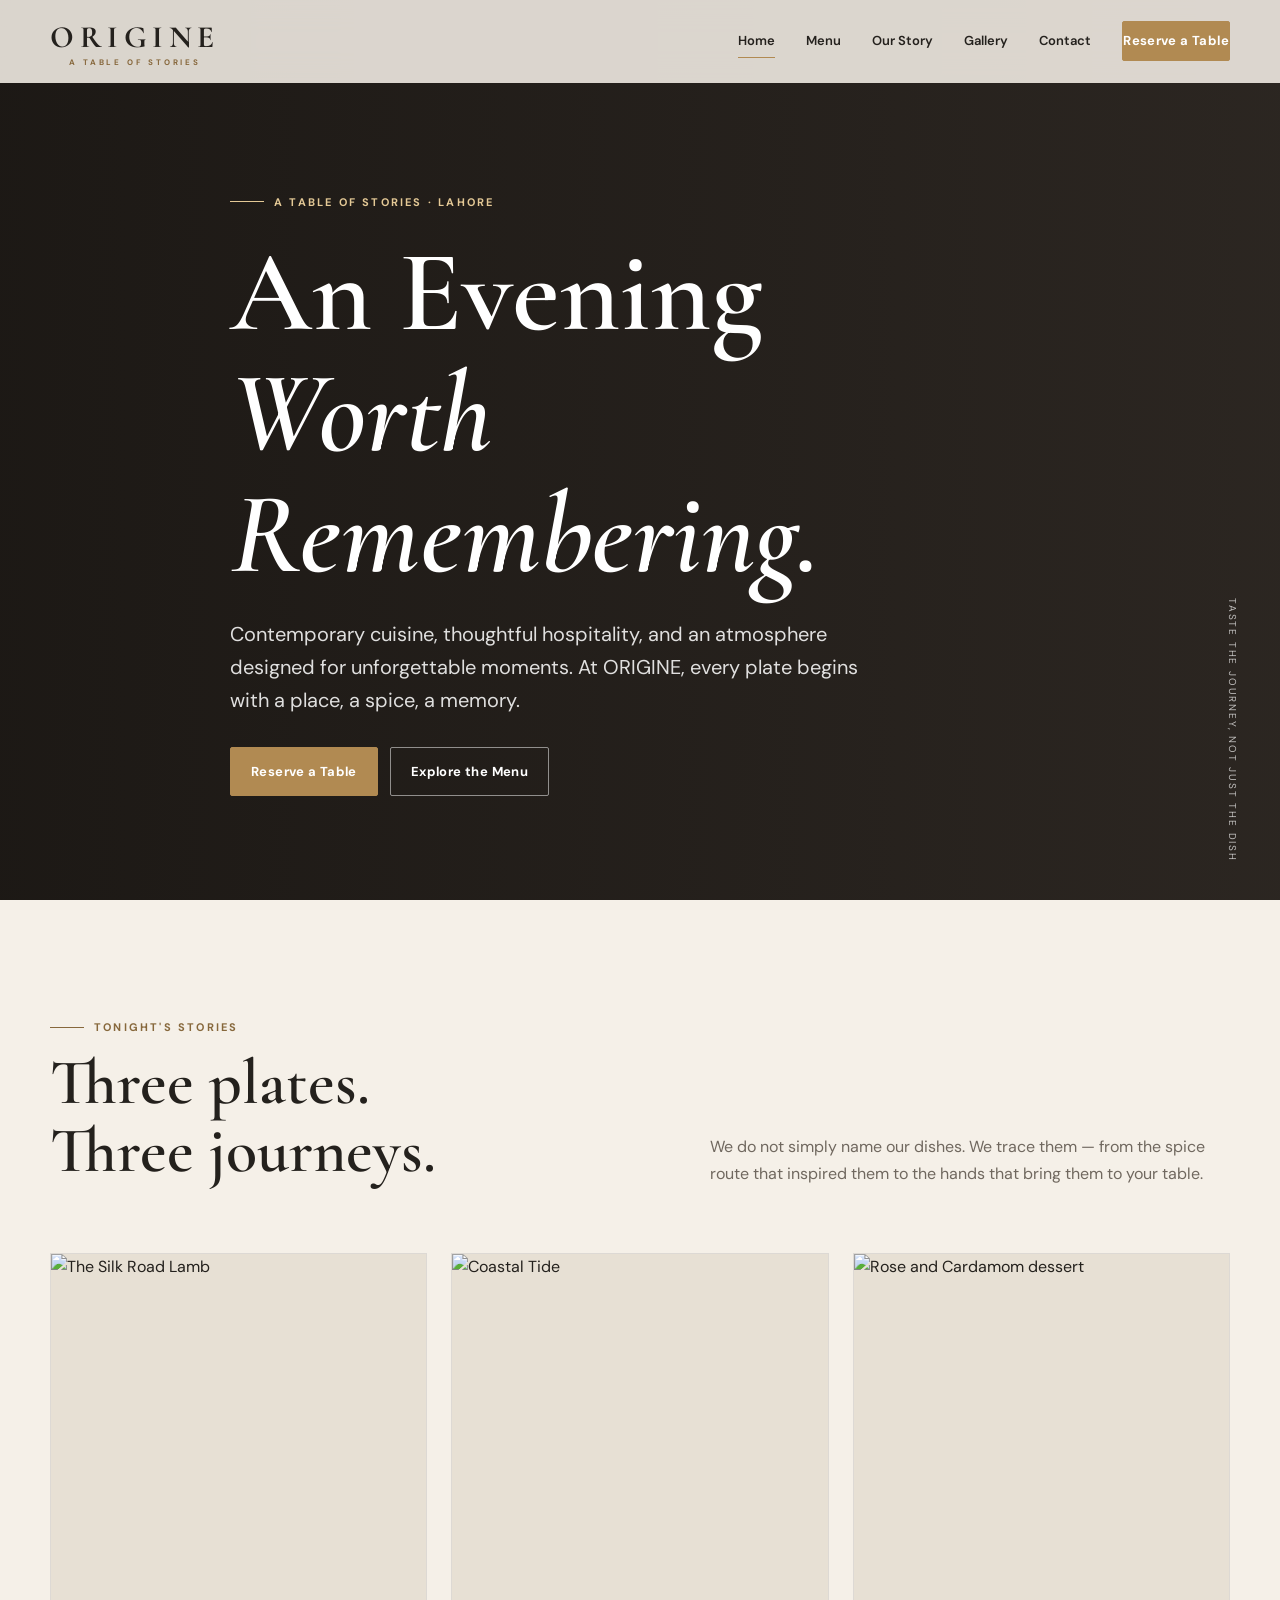
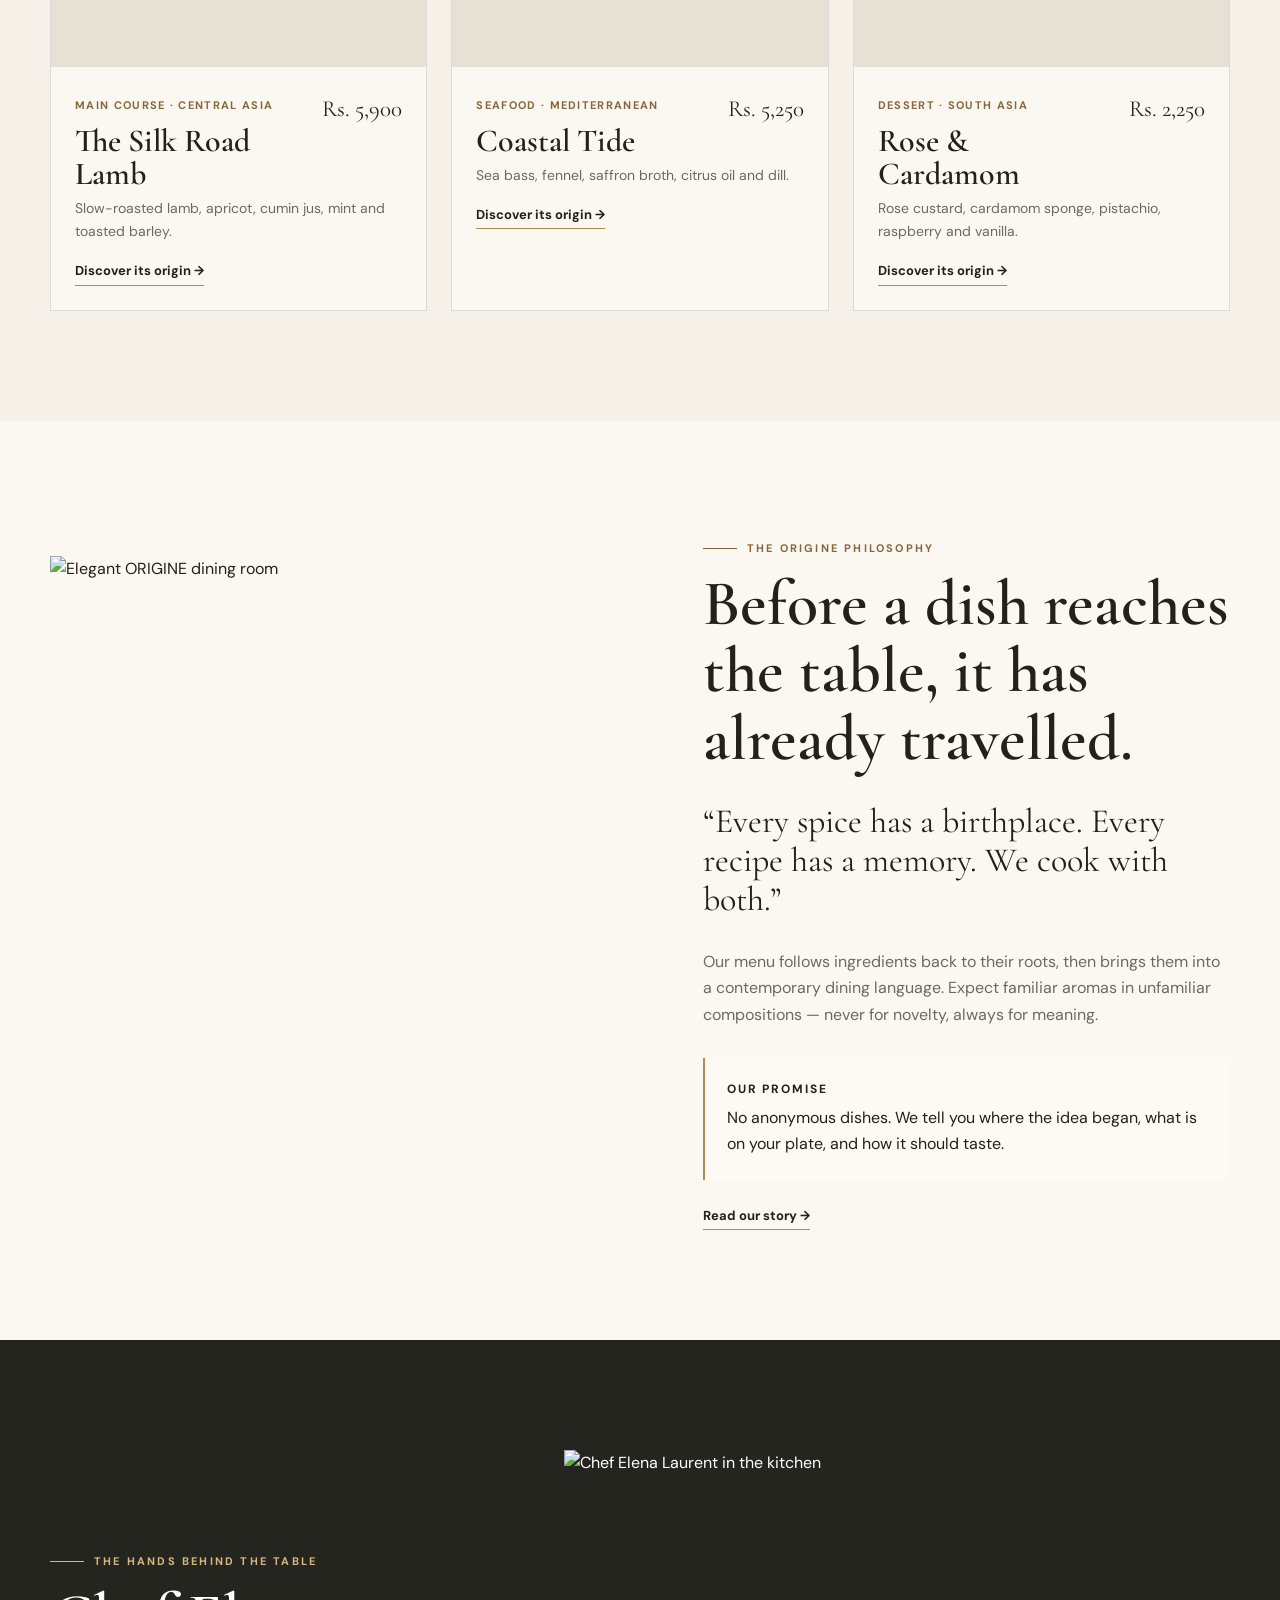
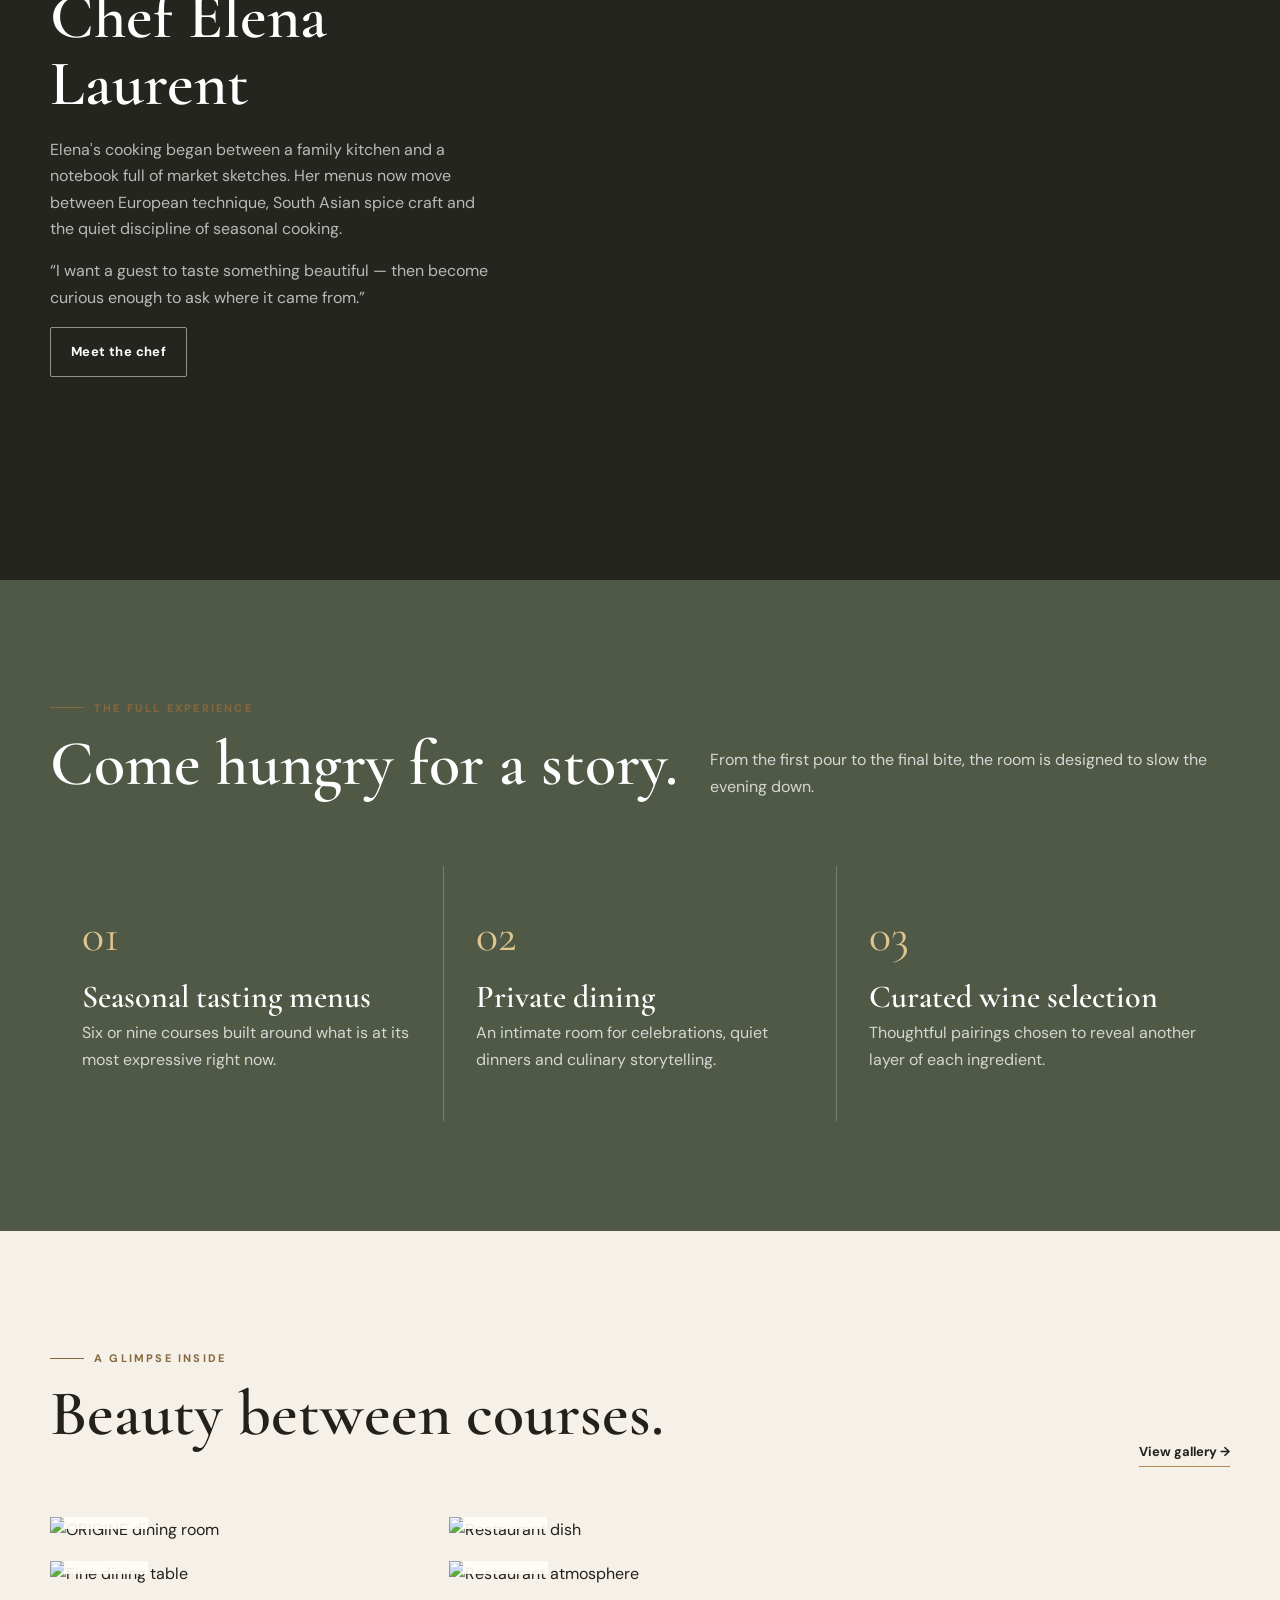
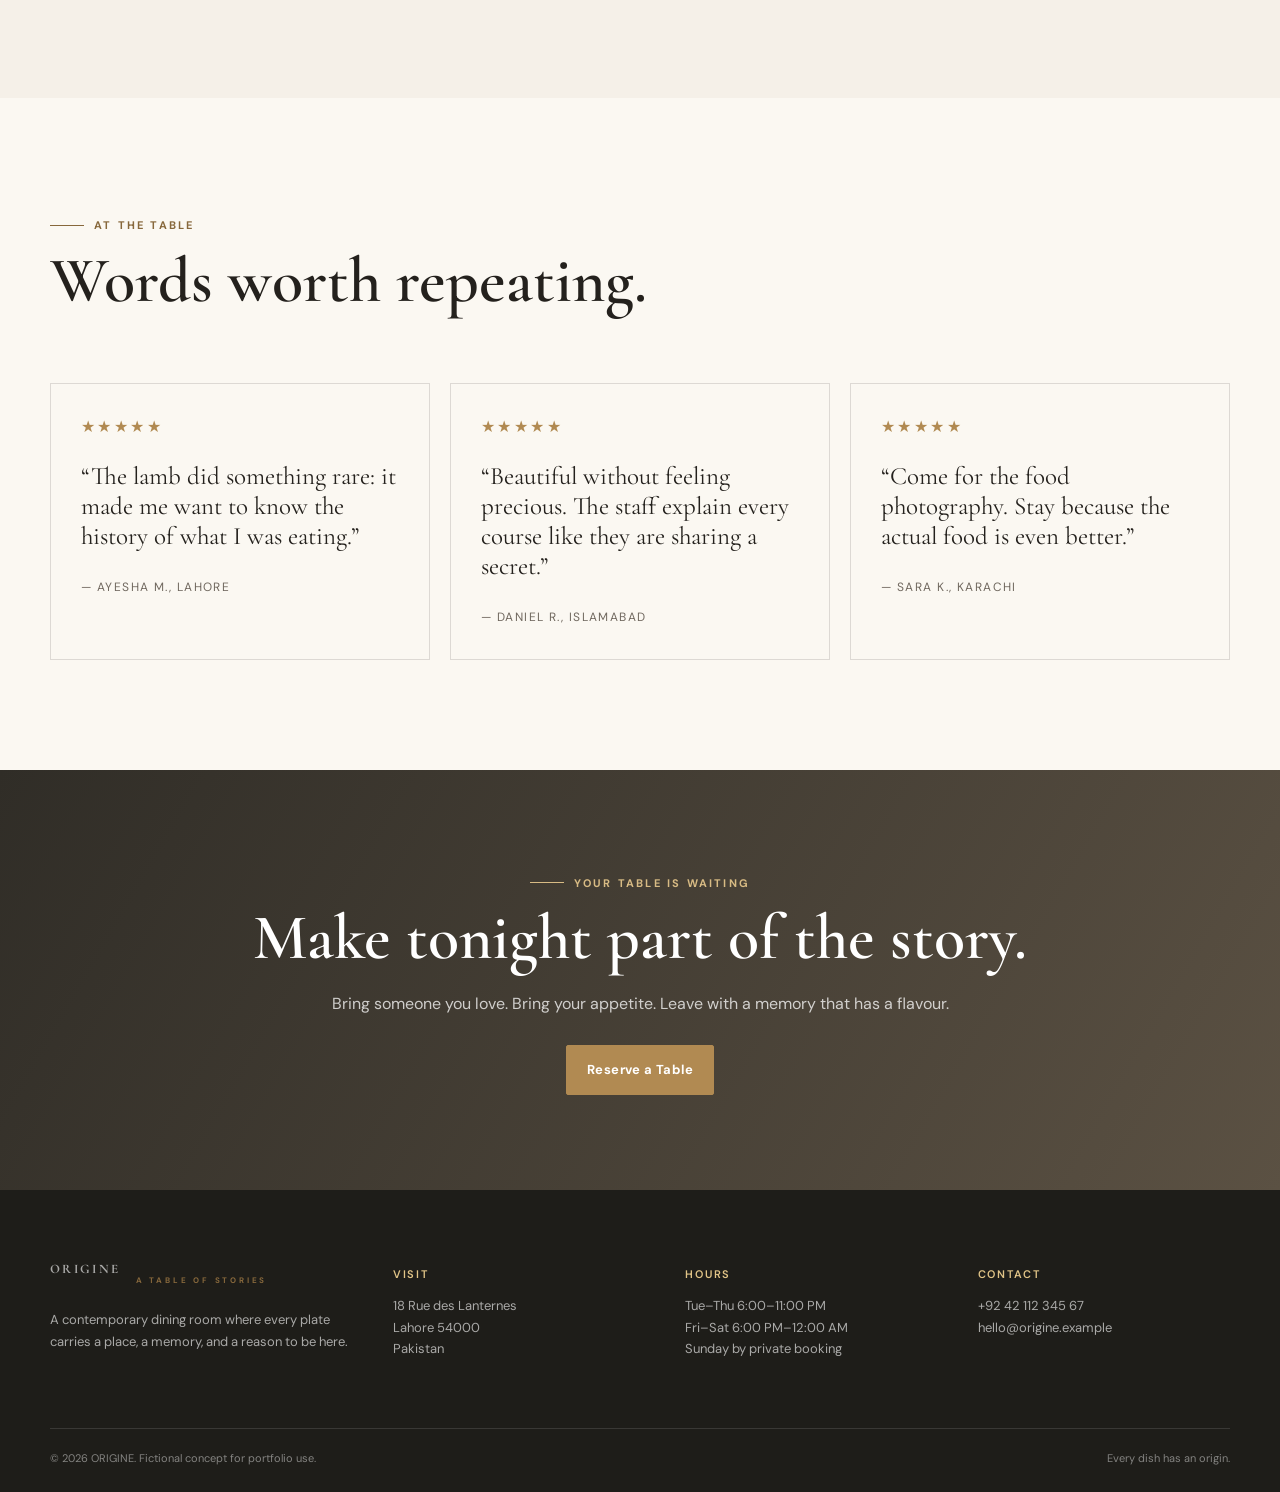
==== index.html @ f0e2630b "Initial commit" ====
<!doctype html>
<html lang="en">
<head>
<meta charset="utf-8">
<meta name="viewport" content="width=device-width,initial-scale=1">
<meta name="description" content="ORIGINE — a contemporary fine-dining restaurant where every dish tells a story.">
<title>An Evening Worth Remembering | ORIGINE</title>
<link rel="stylesheet" href="style.css">
</head>
<body>

<header class="site-header">
  <div class="container nav">
    <a class="logo" href="index.html" aria-label="ORIGINE home">ORIGINE<span>A TABLE OF STORIES</span></a>
    <nav class="nav-links" aria-label="Primary navigation">
      <a class="active" href="index.html">Home</a><a class="" href="menu.html">Menu</a><a class="" href="story.html">Our Story</a><a class="" href="gallery.html">Gallery</a><a class="" href="contact.html">Contact</a>
      <a class="btn gold" href="reservation.html">Reserve a Table</a>
    </nav>
    <button class="menu-toggle" aria-label="Open menu" aria-expanded="false"><i></i></button>
  </div>
</header>
<div class="mobile-panel" aria-label="Mobile navigation">
  <a class="active" href="index.html">Home</a><a class="" href="menu.html">Menu</a><a class="" href="story.html">Our Story</a><a class="" href="gallery.html">Gallery</a><a class="" href="contact.html">Contact</a>
  <a class="btn gold" href="reservation.html">Reserve a Table</a>
</div>

<main>
<section class="hero">
  <div class="hero-bg"></div>
  <div class="container hero-content reveal">
    <span class="eyebrow">A table of stories · Lahore</span>
    <h1>An Evening<br><em>Worth Remembering.</em></h1>
    <p>Contemporary cuisine, thoughtful hospitality, and an atmosphere designed for unforgettable moments. At ORIGINE, every plate begins with a place, a spice, a memory.</p>
    <div class="hero-actions">
      <a class="btn gold" href="reservation.html">Reserve a Table</a>
      <a class="btn ghost" href="menu.html">Explore the Menu</a>
    </div>
  </div>
  <div class="hero-note">Taste the journey, not just the dish</div>
</section>

<section class="section">
  <div class="container">
    <div class="section-head reveal">
      <div><span class="eyebrow">Tonight's stories</span><h2>Three plates.<br>Three journeys.</h2></div>
      <p>We do not simply name our dishes. We trace them — from the spice route that inspired them to the hands that bring them to your table.</p>
    </div>
    <div class="dish-grid">
      <article class="dish-card reveal"><div class="dish-img"><img src="https://images.unsplash.com/photo-1544025162-d76694265947?auto=format&fit=crop&w=1000&q=85" alt="The Silk Road Lamb"></div><div class="dish-body"><div class="dish-top"><div><span class="meta">Main course · Central Asia</span><h3>The Silk Road Lamb</h3></div><span class="price">Rs. 5,900</span></div><p>Slow-roasted lamb, apricot, cumin jus, mint and toasted barley.</p><a class="text-link" href="menu.html">Discover its origin →</a></div></article>
      <article class="dish-card reveal"><div class="dish-img"><img src="https://images.unsplash.com/photo-1519708227418-c8fd9a32b7a2?auto=format&fit=crop&w=1000&q=85" alt="Coastal Tide"></div><div class="dish-body"><div class="dish-top"><div><span class="meta">Seafood · Mediterranean</span><h3>Coastal Tide</h3></div><span class="price">Rs. 5,250</span></div><p>Sea bass, fennel, saffron broth, citrus oil and dill.</p><a class="text-link" href="menu.html">Discover its origin →</a></div></article>
      <article class="dish-card reveal"><div class="dish-img"><img src="https://images.unsplash.com/photo-1551024601-bec78aea704b?auto=format&fit=crop&w=1000&q=85" alt="Rose and Cardamom dessert"></div><div class="dish-body"><div class="dish-top"><div><span class="meta">Dessert · South Asia</span><h3>Rose &amp; Cardamom</h3></div><span class="price">Rs. 2,250</span></div><p>Rose custard, cardamom sponge, pistachio, raspberry and vanilla.</p><a class="text-link" href="menu.html">Discover its origin →</a></div></article>
    </div>
  </div>
</section>

<section class="section" style="background:var(--paper)">
  <div class="container story-split">
    <div class="story-image reveal"><img src="https://images.unsplash.com/photo-1515003197210-e0cd71810b5f?auto=format&fit=crop&w=1300&q=88" alt="Elegant ORIGINE dining room"></div>
    <div class="story-copy reveal"><span class="eyebrow">The ORIGINE philosophy</span><h2>Before a dish reaches the table, it has already travelled.</h2><p class="quote">“Every spice has a birthplace. Every recipe has a memory. We cook with both.”</p><p>Our menu follows ingredients back to their roots, then brings them into a contemporary dining language. Expect familiar aromas in unfamiliar compositions — never for novelty, always for meaning.</p><div class="origin-card"><strong>Our promise</strong><span>No anonymous dishes. We tell you where the idea began, what is on your plate, and how it should taste.</span></div><a class="text-link" style="margin-top:25px" href="story.html">Read our story →</a></div>
  </div>
</section>

<section class="section chef">
  <div class="container story-split">
    <div class="story-copy reveal"><span class="eyebrow">The hands behind the table</span><h2>Chef Elena Laurent</h2><p>Elena's cooking began between a family kitchen and a notebook full of market sketches. Her menus now move between European technique, South Asian spice craft and the quiet discipline of seasonal cooking.</p><p>“I want a guest to taste something beautiful — then become curious enough to ask where it came from.”</p><a class="btn ghost" href="story.html">Meet the chef</a></div>
    <div class="story-image reveal"><img src="https://images.unsplash.com/photo-1559339352-11d035aa65de?auto=format&fit=crop&w=1200&q=85" alt="Chef Elena Laurent in the kitchen"></div>
  </div>
</section>

<section class="section feature-band">
  <div class="container">
    <div class="section-head reveal"><div><span class="eyebrow">The full experience</span><h2>Come hungry for a story.</h2></div><p>From the first pour to the final bite, the room is designed to slow the evening down.</p></div>
    <div class="feature-grid">
      <div class="feature reveal"><span class="feature-number">01</span><h3>Seasonal tasting menus</h3><p>Six or nine courses built around what is at its most expressive right now.</p></div>
      <div class="feature reveal"><span class="feature-number">02</span><h3>Private dining</h3><p>An intimate room for celebrations, quiet dinners and culinary storytelling.</p></div>
      <div class="feature reveal"><span class="feature-number">03</span><h3>Curated wine selection</h3><p>Thoughtful pairings chosen to reveal another layer of each ingredient.</p></div>
    </div>
  </div>
</section>

<section class="section">
  <div class="container">
    <div class="section-head reveal"><div><span class="eyebrow">A glimpse inside</span><h2>Beauty between courses.</h2></div><a class="text-link" href="gallery.html">View gallery →</a></div>
    <div class="masonry">
      <figure class="reveal"><img src="https://images.unsplash.com/photo-1517248135467-4c7edcad34c4?auto=format&fit=crop&w=1000&q=85" alt="ORIGINE dining room"><figcaption>The room</figcaption></figure>
      <figure class="reveal"><img src="https://images.unsplash.com/photo-1414235077428-338989a2e8c0?auto=format&fit=crop&w=1000&q=85" alt="Fine dining table"><figcaption>The table</figcaption></figure>
      <figure class="reveal"><img src="https://images.unsplash.com/photo-1544148103-0773bf10d330?auto=format&fit=crop&w=1000&q=85" alt="Restaurant dish"><figcaption>The plate</figcaption></figure>
      <figure class="reveal"><img src="https://images.unsplash.com/photo-1550966871-3ed3cdb5ed0c?auto=format&fit=crop&w=1000&q=85" alt="Restaurant atmosphere"><figcaption>The mood</figcaption></figure>
    </div>
  </div>
</section>

<section class="section" style="background:var(--paper)">
  <div class="container">
    <div class="section-head reveal"><div><span class="eyebrow">At the table</span><h2>Words worth repeating.</h2></div></div>
    <div class="testimonials">
      <div class="review reveal"><div class="stars">★★★★★</div><blockquote>“The lamb did something rare: it made me want to know the history of what I was eating.”</blockquote><cite>— Ayesha M., Lahore</cite></div>
      <div class="review reveal"><div class="stars">★★★★★</div><blockquote>“Beautiful without feeling precious. The staff explain every course like they are sharing a secret.”</blockquote><cite>— Daniel R., Islamabad</cite></div>
      <div class="review reveal"><div class="stars">★★★★★</div><blockquote>“Come for the food photography. Stay because the actual food is even better.”</blockquote><cite>— Sara K., Karachi</cite></div>
    </div>
  </div>
</section>

<section class="cta">
  <div class="container reveal"><span class="eyebrow">Your table is waiting</span><h2>Make tonight part of the story.</h2><p>Bring someone you love. Bring your appetite. Leave with a memory that has a flavour.</p><a class="btn gold" href="reservation.html">Reserve a Table</a></div>
</section>
</main>

<footer class="footer">
  <div class="container">
    <div class="footer-grid">
      <div>
        <a class="logo" href="index.html">ORIGINE<span>A TABLE OF STORIES</span></a>
        <p style="margin-top:22px;max-width:300px">A contemporary dining room where every plate carries a place, a memory, and a reason to be here.</p>
      </div>
      <div><h4>Visit</h4><p>18 Rue des Lanternes<br>Lahore 54000<br>Pakistan</p></div>
      <div><h4>Hours</h4><p>Tue–Thu 6:00–11:00 PM<br>Fri–Sat 6:00 PM–12:00 AM<br>Sunday by private booking</p></div>
      <div><h4>Contact</h4><p><a href="tel:+924211234567">+92 42 112 345 67</a><br><a href="mailto:hello@origine.example">hello@origine.example</a></p></div>
    </div>
    <div class="footer-bottom"><span>© 2026 ORIGINE. Fictional concept for portfolio use.</span><span>Every dish has an origin.</span></div>
  </div>
</footer>
<button class="backtop" aria-label="Back to top">↑</button>

<script src="script.js"></script>
</body>
</html>
---- style.css ----
@import url('https://fonts.googleapis.com/css2?family=Cormorant+Garamond:wght@400;500;600;700&family=DM+Sans:wght@400;500;600;700&display=swap');

:root{
  --ink:#24211d;
  --muted:#70685f;
  --cream:#f5f0e8;
  --paper:#fbf8f2;
  --line:rgba(36,33,29,.14);
  --gold:#b18a52;
  --gold-dark:#87683c;
  --olive:#4f5946;
  --terracotta:#a9684d;
  --white:#fffdf9;
  --shadow:0 24px 70px rgba(36,33,29,.12);
  --radius:24px;
  --serif:"Cormorant Garamond", Georgia, serif;
  --sans:"DM Sans", Arial, sans-serif;
}
*{box-sizing:border-box}
html{scroll-behavior:smooth}
body{margin:0;background:var(--cream);color:var(--ink);font-family:var(--sans);line-height:1.65}
body.menu-open{overflow:hidden}
img{max-width:100%;display:block}
a{color:inherit;text-decoration:none}
button,input,select,textarea{font:inherit}
button{cursor:pointer}
.container{width:min(1180px,calc(100% - 40px));margin:auto}
.eyebrow{display:inline-flex;align-items:center;gap:10px;text-transform:uppercase;letter-spacing:.2em;font-size:11px;font-weight:700;color:var(--gold-dark)}
.eyebrow:before{content:"";width:34px;height:1px;background:currentColor}
.serif{font-family:var(--serif)}
.display{font-family:var(--serif);font-size:clamp(3.5rem,8vw,7.5rem);font-weight:500;line-height:.88;letter-spacing:-.045em;margin:0}
h1,h2,h3,h4{font-family:var(--serif);font-weight:600;line-height:1.05}
h2{font-size:clamp(2.7rem,5vw,4.8rem);margin:.2em 0 .3em}
h3{font-size:2rem;margin:.2em 0}
p{margin:0 0 1em;color:var(--muted)}
.btn{display:inline-flex;align-items:center;justify-content:center;gap:10px;padding:13px 20px;border:1px solid var(--ink);transition:.3s ease;border-radius:2px;font-size:13px;font-weight:700;letter-spacing:.03em}
.btn:hover,.btn:focus-visible{transform:translateY(-2px);background:var(--ink);color:var(--white)}
.btn.gold{background:var(--gold);border-color:var(--gold);color:#fff}
.btn.gold:hover,.btn.gold:focus-visible{background:var(--gold-dark);border-color:var(--gold-dark)}
.btn.ghost{border-color:rgba(255,255,255,.5);color:#fff}
.btn.ghost:hover,.btn.ghost:focus-visible{background:#fff;color:var(--ink)}
.text-link{display:inline-flex;gap:8px;align-items:center;font-weight:700;font-size:13px;border-bottom:1px solid var(--gold);padding-bottom:3px}
.text-link:hover{gap:13px}
.site-header{position:fixed;top:0;left:0;right:0;z-index:100;background:rgba(245,240,232,.88);backdrop-filter:blur(16px);border-bottom:1px solid transparent;transition:.3s}
.site-header.scrolled{border-color:var(--line);box-shadow:0 10px 30px rgba(0,0,0,.04)}
.nav{height:82px;display:flex;align-items:center;justify-content:space-between}
.logo{font-family:var(--serif);font-size:31px;letter-spacing:.18em;font-weight:700}
.logo span{font-family:var(--sans);font-size:8px;display:block;letter-spacing:.35em;color:var(--gold-dark);margin-top:-7px;text-align:center}
.nav-links{display:flex;align-items:center;gap:31px;font-size:13px;font-weight:600}
.nav-links a{position:relative;padding:8px 0}
.nav-links a:after{content:"";position:absolute;left:0;bottom:2px;width:0;height:1px;background:var(--gold);transition:.25s}
.nav-links a:hover:after,.nav-links a.active:after{width:100%}
.menu-toggle{display:none;background:none;border:0;width:44px;height:44px}
.menu-toggle i,.menu-toggle i:before,.menu-toggle i:after{display:block;width:22px;height:1px;background:var(--ink);position:relative;transition:.25s}
.menu-toggle i:before,.menu-toggle i:after{content:"";position:absolute;left:0}
.menu-toggle i:before{top:-7px}.menu-toggle i:after{top:7px}
.mobile-panel{display:none}
.hero{min-height:100svh;display:grid;align-items:end;position:relative;overflow:hidden;color:#fff;background:#302a25}
.hero-bg{position:absolute;inset:0;background:linear-gradient(90deg,rgba(21,18,15,.72),rgba(21,18,15,.17)),url('https://images.unsplash.com/photo-1515003197210-e0cd71810b5f?auto=format&fit=crop&w=2200&q=88') center/cover}
.hero-content{position:relative;padding:170px 0 90px;max-width:820px}
.hero .eyebrow{color:#e4c996}
.hero h1{font-size:clamp(4.4rem,9vw,9rem);margin:22px 0;color:#fff}
.hero p{font-size:clamp(1rem,1.6vw,1.25rem);max-width:650px;color:rgba(255,255,255,.86)}
.hero-actions{display:flex;gap:12px;flex-wrap:wrap;margin-top:30px}
.hero-note{position:absolute;right:40px;bottom:38px;writing-mode:vertical-rl;letter-spacing:.18em;text-transform:uppercase;font-size:10px;color:rgba(255,255,255,.7)}
.page-hero{padding:170px 0 80px;background:var(--paper);border-bottom:1px solid var(--line)}
.page-hero h1{font-size:clamp(4rem,8vw,7rem);margin:15px 0 0}
.section{padding:110px 0}
.section.compact{padding:80px 0}
.section-head{display:flex;align-items:end;justify-content:space-between;gap:30px;margin-bottom:50px}
.section-head>div:first-child{max-width:700px}
.section-head p{max-width:520px}
.dish-grid{display:grid;grid-template-columns:repeat(3,1fr);gap:24px}
.dish-card{background:var(--paper);border:1px solid var(--line);overflow:hidden;transition:.4s ease}
.dish-card:hover{transform:translateY(-7px);box-shadow:var(--shadow)}
.dish-img{aspect-ratio:4/4.4;overflow:hidden;background:#e7e0d4}
.dish-img img{width:100%;height:100%;object-fit:cover;transition:.7s}
.dish-card:hover .dish-img img{transform:scale(1.045)}
.dish-body{padding:24px}
.dish-top{display:flex;justify-content:space-between;gap:20px}
.price{font-family:var(--serif);font-size:23px;white-space:nowrap}
.dish-body p{font-size:14px}
.meta{font-size:11px;text-transform:uppercase;letter-spacing:.12em;color:var(--gold-dark);font-weight:700}
.story-split{display:grid;grid-template-columns:1.05fr .95fr;gap:70px;align-items:center}
.story-image{min-height:650px;overflow:hidden}
.story-image img{width:100%;height:100%;object-fit:cover}
.story-copy{max-width:560px}
.story-copy .quote{font-family:var(--serif);font-size:34px;line-height:1.15;color:var(--ink);margin:30px 0}
.origin-card{margin-top:30px;padding:22px;border-left:2px solid var(--gold);background:rgba(255,255,255,.3)}
.origin-card strong{display:block;font-size:12px;text-transform:uppercase;letter-spacing:.16em;margin-bottom:5px}
.chef{background:#25251f;color:#fff}
.chef p{color:rgba(255,255,255,.68)}
.chef .eyebrow{color:#d6b87f}
.chef .story-split{grid-template-columns:.8fr 1.2fr}
.chef .story-image{min-height:620px}
.chef h2{color:#fff}
.feature-band{background:var(--olive);color:#fff}
.feature-band p{color:rgba(255,255,255,.76)}
.feature-grid{display:grid;grid-template-columns:repeat(3,1fr);gap:1px;background:rgba(255,255,255,.22);margin-top:45px}
.feature{padding:32px;background:var(--olive)}
.feature-number{font-family:var(--serif);font-size:46px;color:#e0c58e}
.masonry{columns:3 280px;column-gap:18px}
.masonry figure{margin:0 0 18px;break-inside:avoid;overflow:hidden;position:relative}
.masonry img{width:100%;transition:.6s}
.masonry figure:hover img{transform:scale(1.035)}
.masonry figcaption{position:absolute;left:14px;bottom:14px;background:rgba(255,253,249,.92);padding:8px 11px;font-size:10px;text-transform:uppercase;letter-spacing:.12em}
.testimonials{display:grid;grid-template-columns:repeat(3,1fr);gap:20px}
.review{padding:30px;background:var(--paper);border:1px solid var(--line)}
.stars{letter-spacing:.15em;color:var(--gold);margin-bottom:20px}
.review blockquote{font-family:var(--serif);font-size:25px;line-height:1.2;margin:0 0 22px}
.review cite{font-style:normal;font-size:12px;text-transform:uppercase;letter-spacing:.12em;color:var(--muted)}
.cta{padding:95px 0;background:linear-gradient(120deg,#302d27,#5b5143);color:#fff;text-align:center}
.cta p{color:rgba(255,255,255,.75);max-width:620px;margin:0 auto 28px}
.cta .eyebrow{color:#d8bb84}
.footer{background:#1e1d19;color:#fff;padding:65px 0 25px}
.footer-grid{display:grid;grid-template-columns:1.2fr 1fr 1fr 1fr;gap:40px;padding-bottom:55px}
.footer p,.footer a{color:rgba(255,255,255,.62);font-size:13px}
.footer h4{font-family:var(--sans);font-size:11px;text-transform:uppercase;letter-spacing:.16em;color:#e1c487}
.footer-bottom{border-top:1px solid rgba(255,255,255,.12);padding-top:20px;display:flex;justify-content:space-between;font-size:11px;color:rgba(255,255,255,.45)}
.filters{display:flex;gap:8px;flex-wrap:wrap;margin-bottom:45px}
.filter{border:1px solid var(--line);background:transparent;padding:11px 16px;font-size:12px;text-transform:uppercase;letter-spacing:.1em;transition:.25s}
.filter:hover,.filter.active{background:var(--ink);border-color:var(--ink);color:#fff}
.menu-list{display:grid;grid-template-columns:1fr 1fr;gap:18px}
.menu-item{background:var(--paper);border:1px solid var(--line);padding:20px;display:grid;grid-template-columns:125px 1fr;gap:20px}
.menu-item.hidden{display:none}
.menu-item img{width:125px;height:125px;object-fit:cover}
.menu-item h3{font-size:27px}
.menu-item p{font-size:13px}
.menu-details{display:flex;gap:12px;flex-wrap:wrap;margin:10px 0 13px}
.tag{font-size:10px;text-transform:uppercase;letter-spacing:.08em;border:1px solid var(--line);padding:4px 7px;color:var(--muted)}
.detail-panel{margin-top:16px;padding:14px;background:#f0eadf;font-size:12px;display:none}
.menu-item.open .detail-panel{display:block}
.detail-row{display:grid;grid-template-columns:110px 1fr;gap:10px;margin:5px 0}
.detail-row strong{text-transform:uppercase;font-size:9px;letter-spacing:.12em;color:var(--gold-dark)}
.form-wrap{display:grid;grid-template-columns:.75fr 1.25fr;gap:70px;align-items:start}
.form-card{background:var(--paper);padding:36px;border:1px solid var(--line);box-shadow:var(--shadow)}
.form-grid{display:grid;grid-template-columns:1fr 1fr;gap:18px}
.field{display:flex;flex-direction:column;gap:7px}
.field.full{grid-column:1/-1}
label{font-size:11px;text-transform:uppercase;letter-spacing:.1em;font-weight:700}
input,select,textarea{width:100%;border:1px solid var(--line);background:#fffdf9;padding:13px 14px;outline:none;color:var(--ink)}
textarea{min-height:120px;resize:vertical}
input:focus,select:focus,textarea:focus{border-color:var(--gold);box-shadow:0 0 0 3px rgba(177,138,82,.12)}
.error{font-size:11px;color:#a33f32;min-height:15px}
.confirmation{display:none;text-align:center;padding:45px 20px}
.confirmation.show{display:block}
.confirmation .check{width:62px;height:62px;border:1px solid var(--gold);border-radius:50%;display:grid;place-items:center;margin:0 auto 20px;color:var(--gold);font-size:25px}
.contact-grid{display:grid;grid-template-columns:.8fr 1.2fr;gap:24px}
.info-card{padding:30px;background:var(--paper);border:1px solid var(--line)}
.info-card h3{font-size:25px}
.info-list{list-style:none;padding:0;margin:0}
.info-list li{padding:12px 0;border-bottom:1px solid var(--line);display:flex;justify-content:space-between;gap:20px;font-size:13px}
.info-list span:first-child{color:var(--muted)}
.map{min-height:420px;background:linear-gradient(135deg,#d7d1c6,#b9b6a9);position:relative;overflow:hidden}
.map:before{content:"";position:absolute;inset:0;background-image:linear-gradient(30deg,transparent 48%,rgba(255,255,255,.45) 49%,transparent 50%),linear-gradient(120deg,transparent 48%,rgba(255,255,255,.35) 49%,transparent 50%);background-size:70px 70px}
.map-pin{position:absolute;left:50%;top:50%;transform:translate(-50%,-50%);width:54px;height:54px;background:var(--ink);color:#fff;border-radius:50% 50% 50% 0;rotate:-45deg;display:grid;place-items:center;box-shadow:0 15px 35px rgba(0,0,0,.2)}
.map-pin span{rotate:45deg;font-size:20px}
.timeline{position:relative;border-left:1px solid var(--gold);margin:50px 0 0 15px;padding-left:45px}
.timeline-item{position:relative;margin-bottom:55px}
.timeline-item:before{content:"";position:absolute;left:-51px;top:7px;width:11px;height:11px;background:var(--gold);border-radius:50%;box-shadow:0 0 0 7px var(--cream)}
.timeline-year{font-family:var(--serif);font-size:27px;color:var(--gold-dark)}
.gallery-grid{display:grid;grid-template-columns:repeat(12,1fr);gap:14px}
.gallery-grid figure{margin:0;overflow:hidden;position:relative}
.gallery-grid figure:nth-child(1){grid-column:span 7;grid-row:span 2}
.gallery-grid figure:nth-child(2){grid-column:span 5}
.gallery-grid figure:nth-child(3){grid-column:span 5}
.gallery-grid figure:nth-child(4){grid-column:span 4}
.gallery-grid figure:nth-child(5){grid-column:span 4}
.gallery-grid figure:nth-child(6){grid-column:span 4}
.gallery-grid img{width:100%;height:100%;object-fit:cover;transition:.6s}
.gallery-grid figure:hover img{transform:scale(1.04)}
.gallery-caption{position:absolute;left:16px;bottom:16px;background:rgba(255,253,249,.9);padding:8px 12px;font-size:10px;text-transform:uppercase;letter-spacing:.12em}
.reveal{opacity:0;transform:translateY(22px);transition:opacity .75s ease,transform .75s ease}
.reveal.visible{opacity:1;transform:none}
.backtop{position:fixed;right:22px;bottom:22px;width:44px;height:44px;border:1px solid var(--line);background:rgba(251,248,242,.9);display:grid;place-items:center;z-index:50;opacity:0;pointer-events:none;transition:.3s}
.backtop.show{opacity:1;pointer-events:auto}
.small-note{font-size:12px;color:var(--muted)}
@media(max-width:900px){
  .nav-links{display:none}.menu-toggle{display:block}.mobile-panel{position:fixed;inset:82px 0 0;background:var(--paper);padding:30px;display:flex;flex-direction:column;gap:18px;transform:translateX(100%);transition:.35s;z-index:99}
  .mobile-panel.open{transform:none}.mobile-panel a{font-family:var(--serif);font-size:38px;border-bottom:1px solid var(--line);padding-bottom:10px}
  .hero-content{padding-bottom:75px}.hero-note{display:none}.section{padding:80px 0}
  .dish-grid,.testimonials,.feature-grid{grid-template-columns:1fr}
  .story-split,.chef .story-split,.form-wrap,.contact-grid{grid-template-columns:1fr;gap:35px}
  .story-image,.chef .story-image{min-height:480px}.menu-list{grid-template-columns:1fr}
  .footer-grid{grid-template-columns:1fr 1fr}
}
@media(max-width:600px){
  .container{width:min(100% - 28px,1180px)}.nav{height:72px}.mobile-panel{inset:72px 0 0}
  .page-hero{padding:130px 0 55px}.page-hero h1{font-size:4rem}
  .hero h1{font-size:4.2rem}.hero-content{padding-top:130px}
  .form-grid{grid-template-columns:1fr}.field.full{grid-column:auto}
  .menu-item{grid-template-columns:95px 1fr;padding:13px;gap:14px}.menu-item img{width:95px;height:95px}.menu-item h3{font-size:23px}
  .footer-grid{grid-template-columns:1fr}.footer-bottom{flex-direction:column;gap:8px}
  .gallery-grid{display:grid;grid-template-columns:1fr 1fr}.gallery-grid figure:nth-child(n){grid-column:span 1;grid-row:auto;min-height:220px}.gallery-grid figure:first-child{grid-column:span 2;min-height:320px}
}
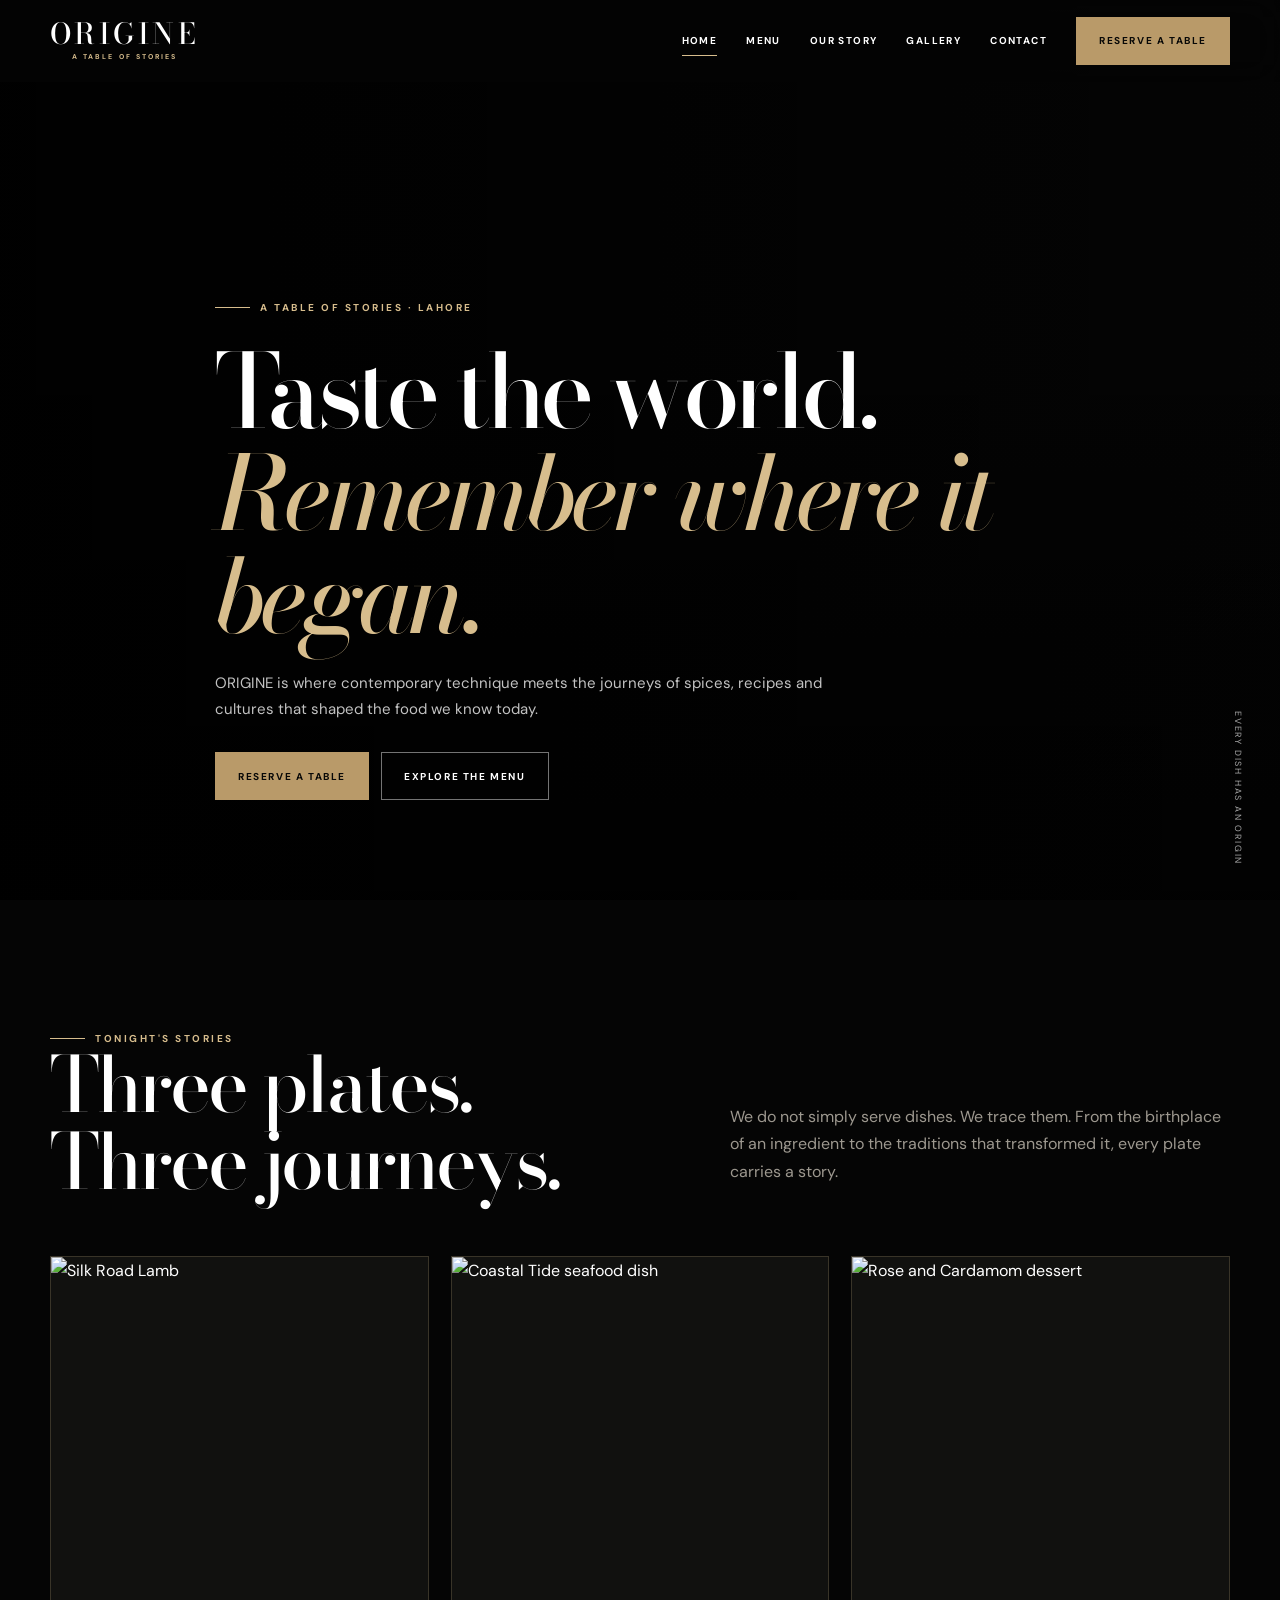
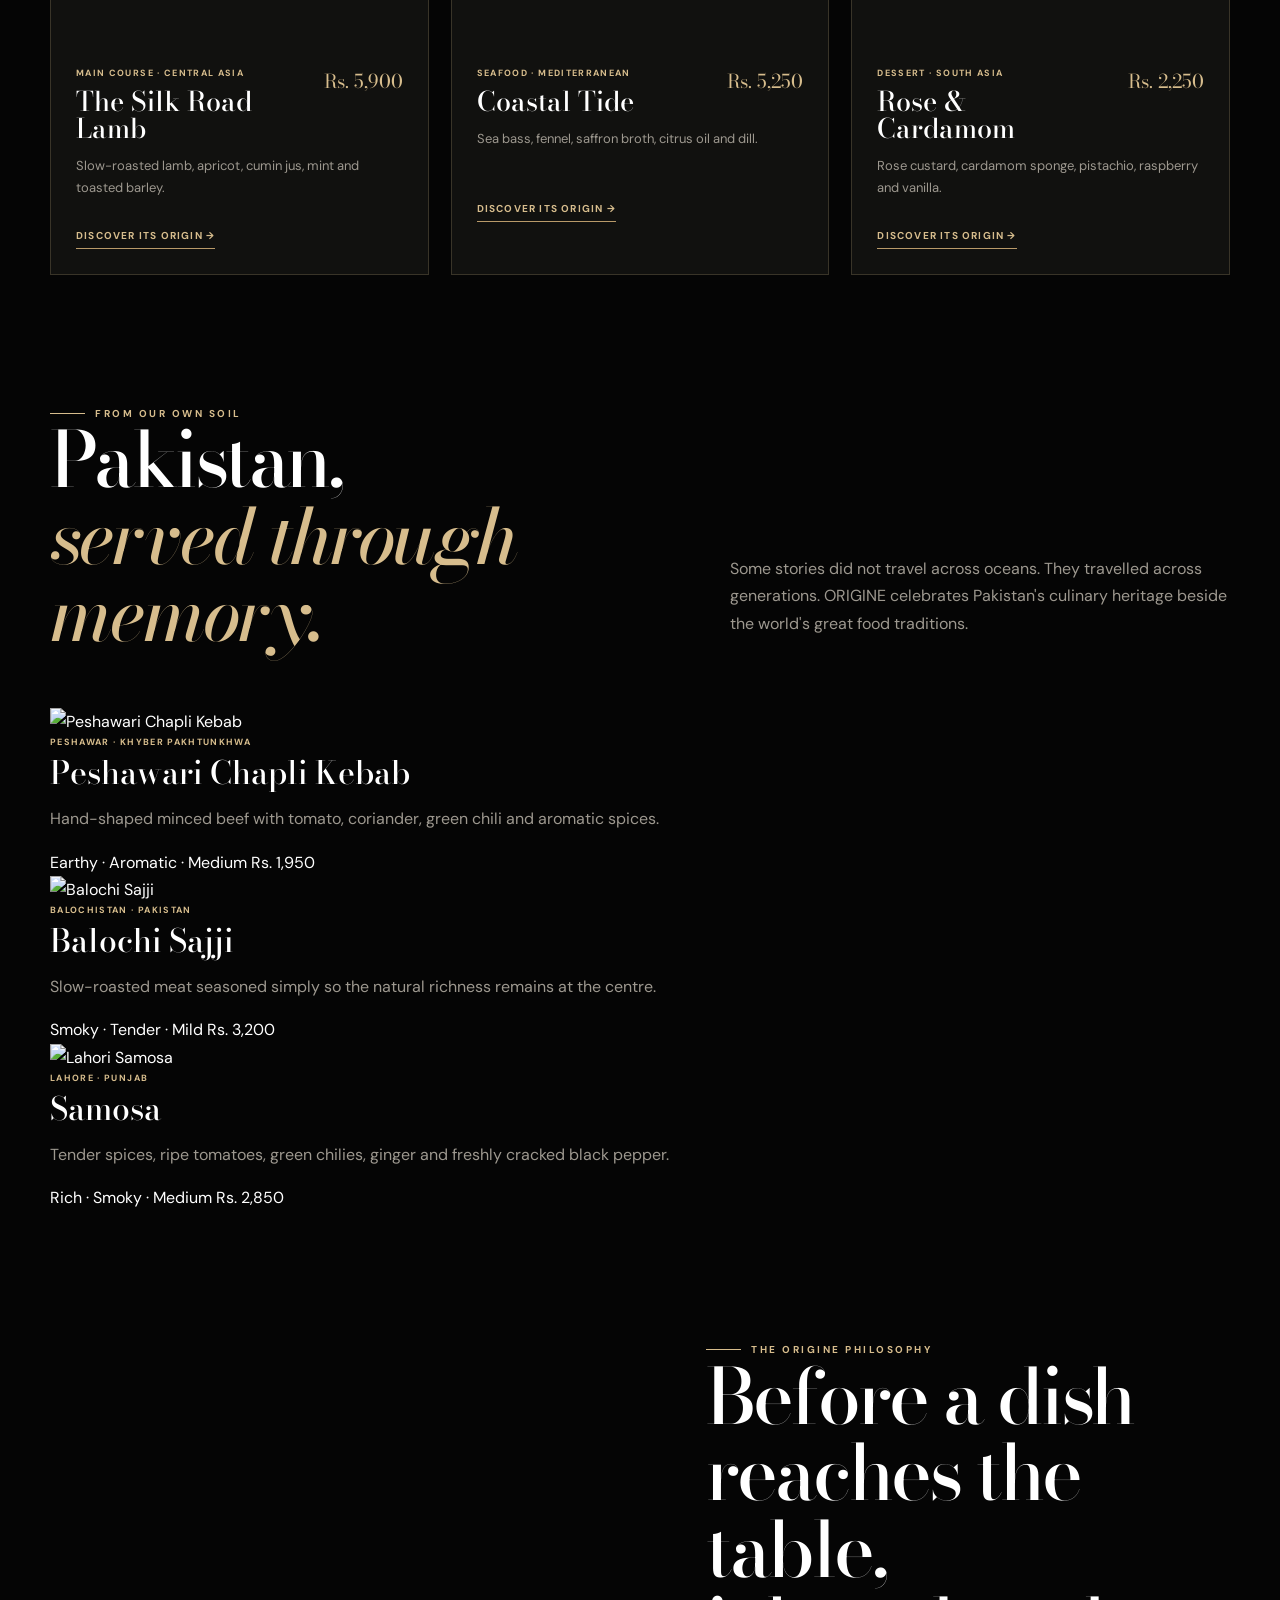
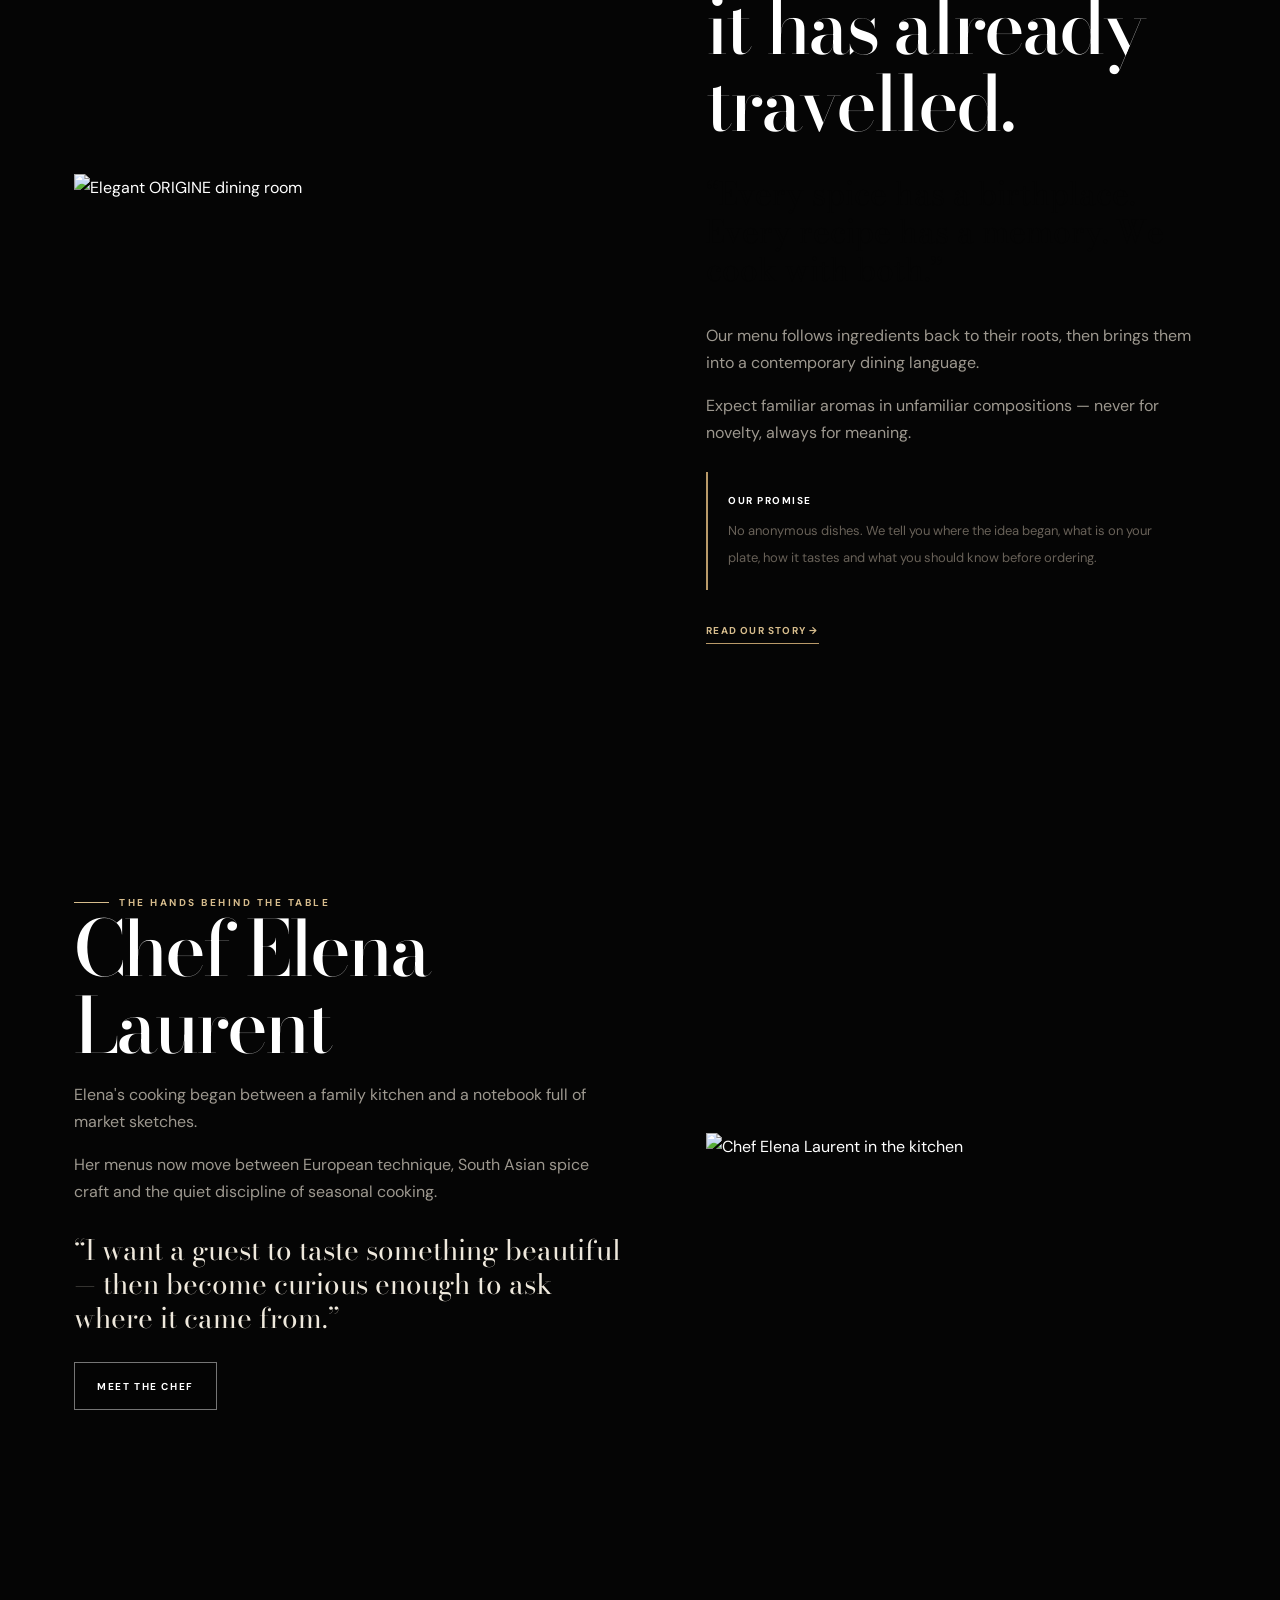
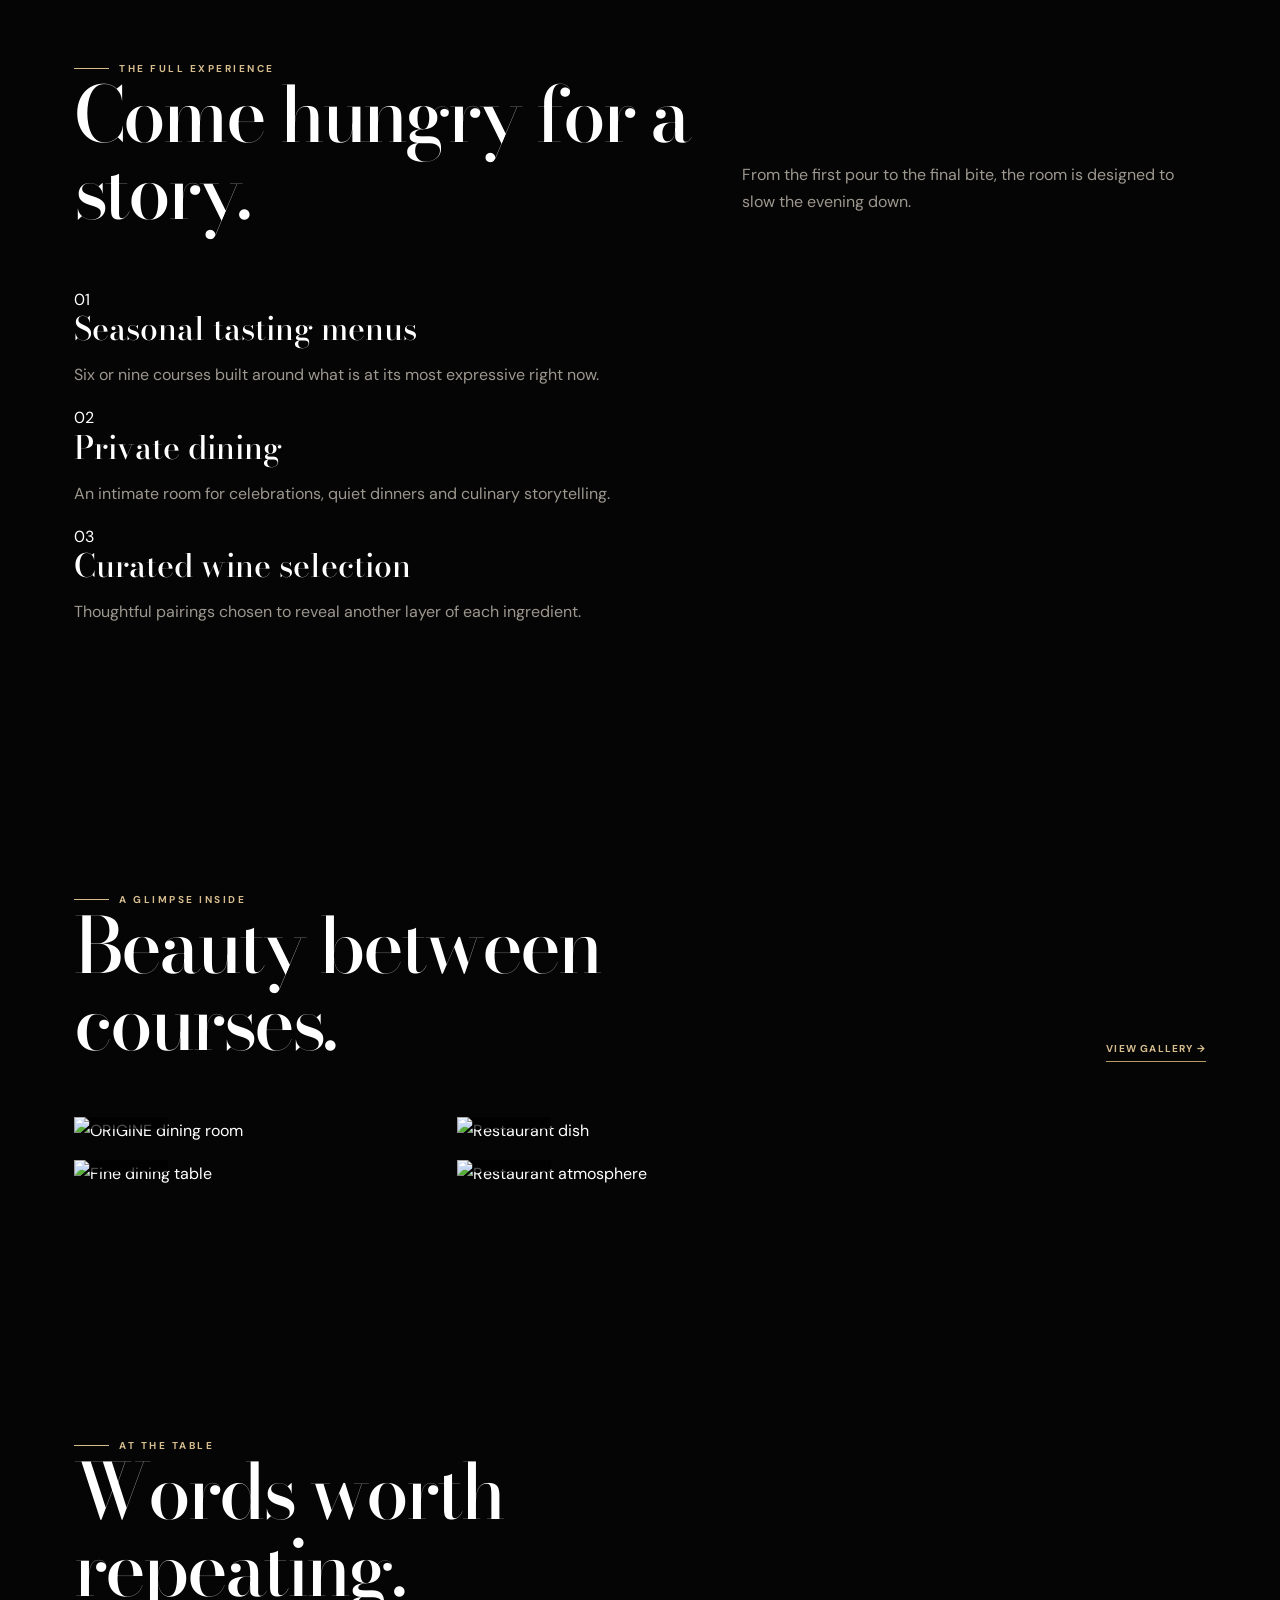
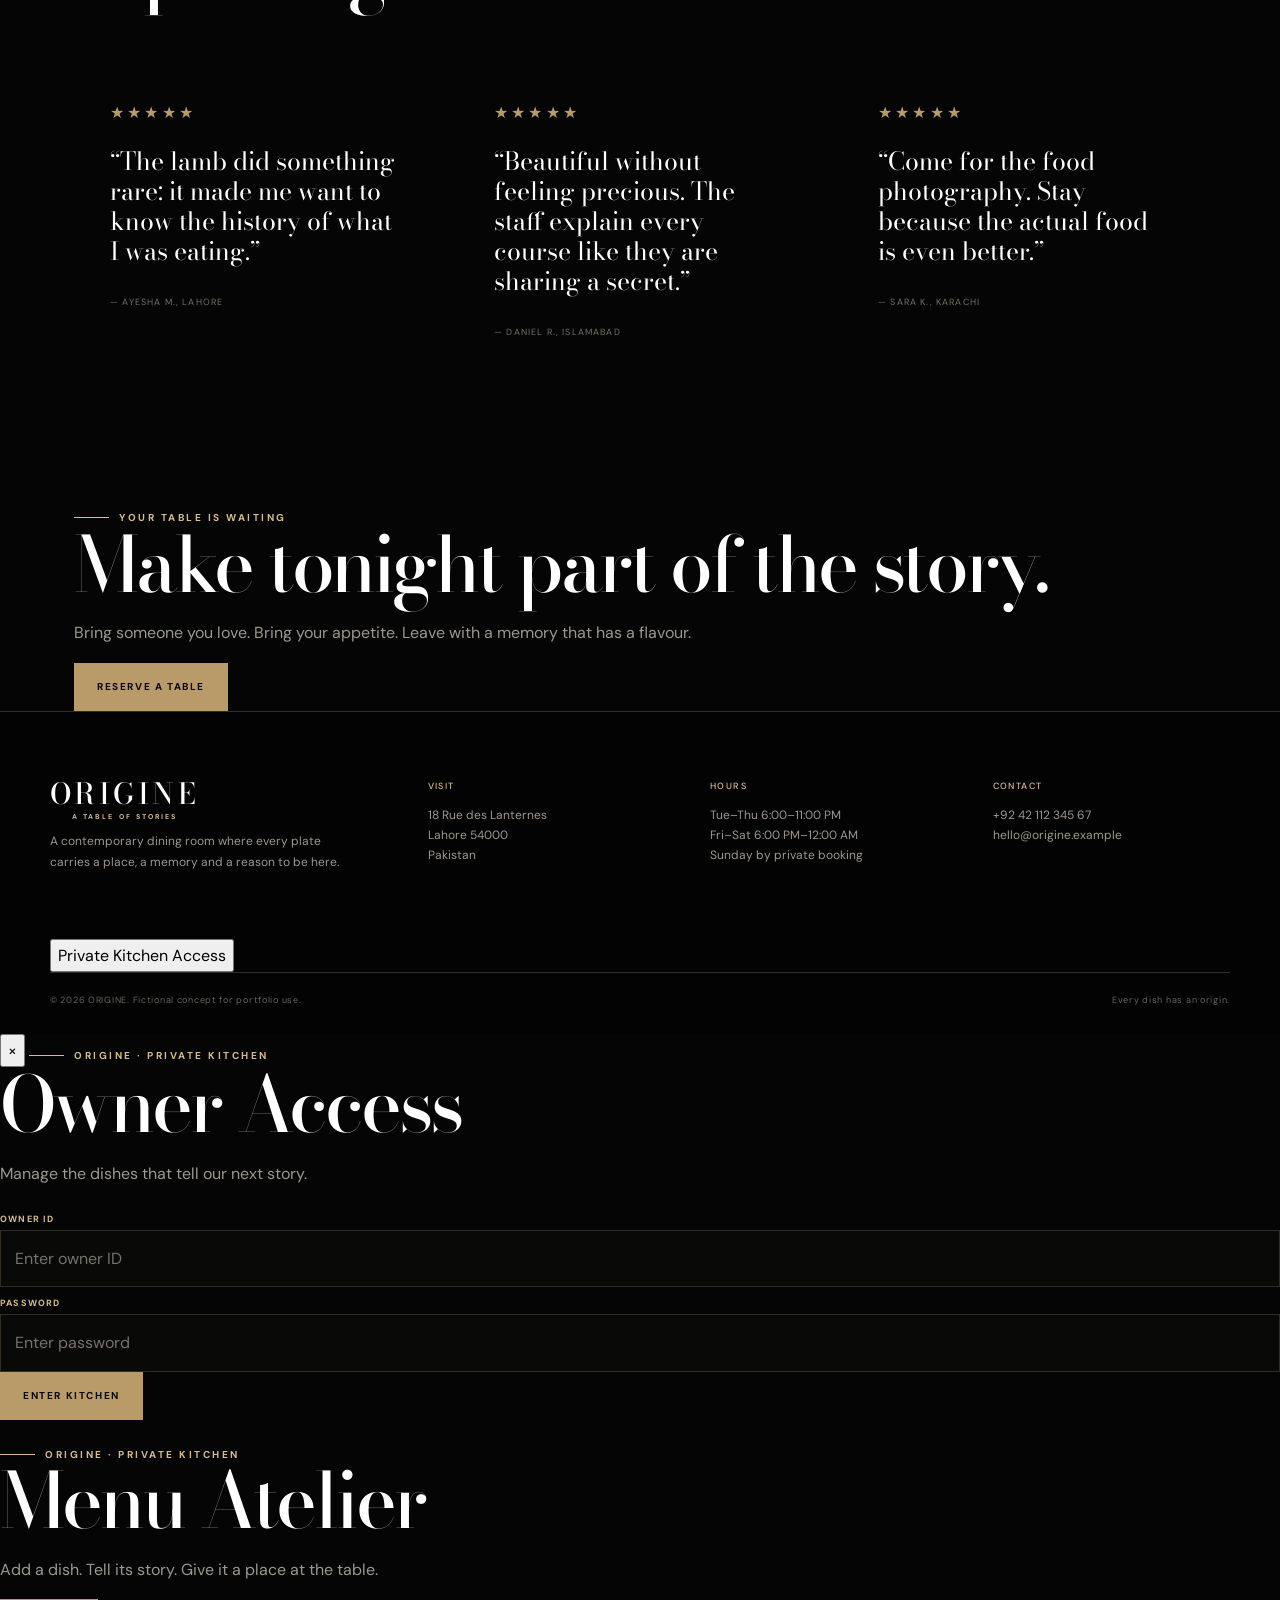
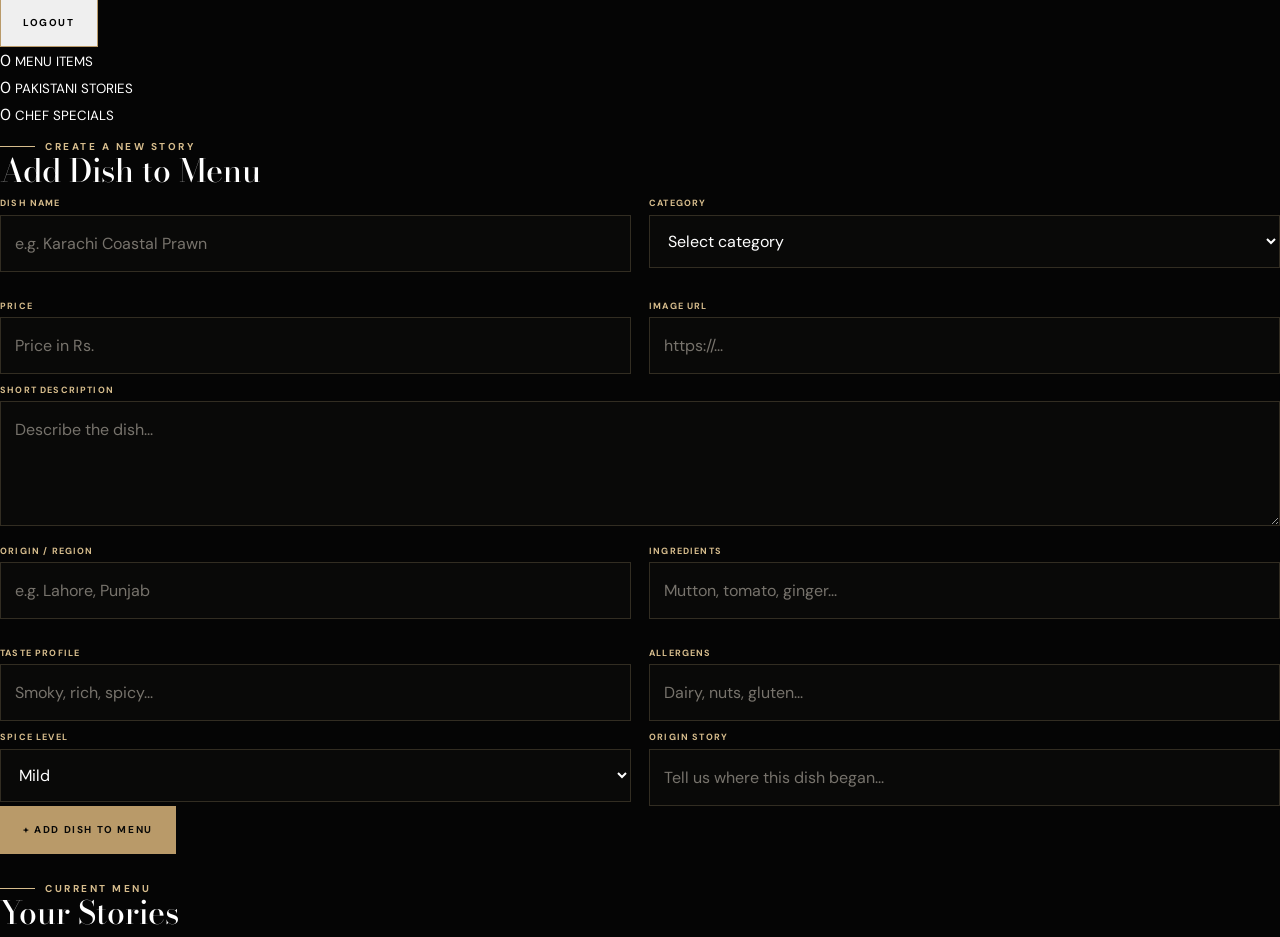
==== commit c4a58048: "change  commit" ====
--- a/index.html
+++ b/index.html
@@ -1,127 +1,1937 @@
 <!doctype html>
 <html lang="en">
+
 <head>
-<meta charset="utf-8">
-<meta name="viewport" content="width=device-width,initial-scale=1">
-<meta name="description" content="ORIGINE — a contemporary fine-dining restaurant where every dish tells a story.">
-<title>An Evening Worth Remembering | ORIGINE</title>
-<link rel="stylesheet" href="style.css">
+
+    <meta charset="utf-8">
+
+    <meta
+        name="viewport"
+        content="width=device-width, initial-scale=1"
+    >
+
+    <meta
+        name="description"
+        content="ORIGINE — A contemporary fine-dining restaurant where every dish carries a place, a memory and a story."
+    >
+
+    <title>ORIGINE | Every Dish Has an Origin</title>
+
+    <link
+        rel="stylesheet"
+        href="style.css"
+    >
+
 </head>
+
+
 <body>
 
+
+<!-- =====================================================
+     NAVBAR
+===================================================== -->
+
 <header class="site-header">
-  <div class="container nav">
-    <a class="logo" href="index.html" aria-label="ORIGINE home">ORIGINE<span>A TABLE OF STORIES</span></a>
-    <nav class="nav-links" aria-label="Primary navigation">
-      <a class="active" href="index.html">Home</a><a class="" href="menu.html">Menu</a><a class="" href="story.html">Our Story</a><a class="" href="gallery.html">Gallery</a><a class="" href="contact.html">Contact</a>
-      <a class="btn gold" href="reservation.html">Reserve a Table</a>
-    </nav>
-    <button class="menu-toggle" aria-label="Open menu" aria-expanded="false"><i></i></button>
-  </div>
+
+    <div class="container nav">
+
+        <a
+            class="logo"
+            href="index.html"
+            aria-label="ORIGINE home"
+        >
+            ORIGINE
+            <span>A TABLE OF STORIES</span>
+        </a>
+
+
+        <nav
+            class="nav-links"
+            aria-label="Primary navigation"
+        >
+
+            <a
+                class="active"
+                href="index.html"
+            >
+                Home
+            </a>
+
+            <a href="menu.html">
+                Menu
+            </a>
+
+            <a href="story.html">
+                Our Story
+            </a>
+
+            <a href="gallery.html">
+                Gallery
+            </a>
+
+            <a href="contact.html">
+                Contact
+            </a>
+
+            <a
+                class="btn gold"
+                href="reservation.html"
+            >
+                Reserve a Table
+            </a>
+
+        </nav>
+
+
+        <button
+            class="menu-toggle"
+            aria-label="Open menu"
+            aria-expanded="false"
+        >
+            <i></i>
+        </button>
+
+    </div>
+
 </header>
-<div class="mobile-panel" aria-label="Mobile navigation">
-  <a class="active" href="index.html">Home</a><a class="" href="menu.html">Menu</a><a class="" href="story.html">Our Story</a><a class="" href="gallery.html">Gallery</a><a class="" href="contact.html">Contact</a>
-  <a class="btn gold" href="reservation.html">Reserve a Table</a>
+
+
+<!-- =====================================================
+     MOBILE NAVIGATION
+===================================================== -->
+
+<div
+    class="mobile-panel"
+    aria-label="Mobile navigation"
+>
+
+    <a
+        class="active"
+        href="index.html"
+    >
+        Home
+    </a>
+
+    <a href="menu.html">
+        Menu
+    </a>
+
+    <a href="story.html">
+        Our Story
+    </a>
+
+    <a href="gallery.html">
+        Gallery
+    </a>
+
+    <a href="contact.html">
+        Contact
+    </a>
+
+    <a
+        class="btn gold"
+        href="reservation.html"
+    >
+        Reserve a Table
+    </a>
+
 </div>
 
+
+
 <main>
+
+
+<!-- =====================================================
+     HERO
+===================================================== -->
+
 <section class="hero">
-  <div class="hero-bg"></div>
-  <div class="container hero-content reveal">
-    <span class="eyebrow">A table of stories · Lahore</span>
-    <h1>An Evening<br><em>Worth Remembering.</em></h1>
-    <p>Contemporary cuisine, thoughtful hospitality, and an atmosphere designed for unforgettable moments. At ORIGINE, every plate begins with a place, a spice, a memory.</p>
-    <div class="hero-actions">
-      <a class="btn gold" href="reservation.html">Reserve a Table</a>
-      <a class="btn ghost" href="menu.html">Explore the Menu</a>
+
+    <div class="hero-bg"></div>
+
+    <div class="hero-overlay"></div>
+
+
+    <div class="container hero-content reveal">
+
+        <span class="eyebrow">
+            A Table of Stories · Lahore
+        </span>
+
+
+        <h1>
+
+            Taste the world.
+
+            <br>
+
+            <em>Remember where it began.</em>
+
+        </h1>
+
+
+        <p>
+
+            ORIGINE is where contemporary technique meets
+            the journeys of spices, recipes and cultures that
+            shaped the food we know today.
+
+        </p>
+
+
+        <div class="hero-actions">
+
+            <a
+                class="btn gold"
+                href="reservation.html"
+            >
+                Reserve a Table
+            </a>
+
+
+            <a
+                class="btn ghost"
+                href="menu.html"
+            >
+                Explore the Menu
+            </a>
+
+        </div>
+
     </div>
-  </div>
-  <div class="hero-note">Taste the journey, not just the dish</div>
+
+
+    <div class="hero-note">
+
+        Every dish has an origin
+
+    </div>
+
 </section>
 
+
+
+<!-- =====================================================
+     SIGNATURE DISHES
+===================================================== -->
+
 <section class="section">
-  <div class="container">
-    <div class="section-head reveal">
-      <div><span class="eyebrow">Tonight's stories</span><h2>Three plates.<br>Three journeys.</h2></div>
-      <p>We do not simply name our dishes. We trace them — from the spice route that inspired them to the hands that bring them to your table.</p>
+
+    <div class="container">
+
+
+        <div class="section-head reveal">
+
+            <div>
+
+                <span class="eyebrow">
+                    Tonight's stories
+                </span>
+
+
+                <h2>
+
+                    Three plates.
+
+                    <br>
+
+                    Three journeys.
+
+                </h2>
+
+            </div>
+
+
+            <p>
+
+                We do not simply serve dishes.
+
+                We trace them.
+
+                From the birthplace of an ingredient
+                to the traditions that transformed it,
+                every plate carries a story.
+
+            </p>
+
+        </div>
+
+
+
+        <div class="dish-grid">
+
+
+            <!-- DISH 1 -->
+
+            <article class="dish-card reveal">
+
+                <div class="dish-img">
+
+                    <img
+                        src="https://images.unsplash.com/photo-1544025162-d76694265947?auto=format&fit=crop&w=1000&q=85"
+                        alt="Silk Road Lamb"
+                    >
+
+                </div>
+
+
+                <div class="dish-body">
+
+                    <div class="dish-top">
+
+                        <div>
+
+                            <span class="meta">
+                                Main Course · Central Asia
+                            </span>
+
+                            <h3>
+                                The Silk Road Lamb
+                            </h3>
+
+                        </div>
+
+
+                        <span class="price">
+                            Rs. 5,900
+                        </span>
+
+                    </div>
+
+
+                    <p>
+
+                        Slow-roasted lamb, apricot,
+                        cumin jus, mint and toasted barley.
+
+                    </p>
+
+
+                    <a
+                        class="text-link"
+                        href="menu.html"
+                    >
+                        Discover its origin →
+                    </a>
+
+                </div>
+
+            </article>
+
+
+
+            <!-- DISH 2 -->
+
+            <article class="dish-card reveal">
+
+                <div class="dish-img">
+
+                    <img
+                        src="https://images.unsplash.com/photo-1519708227418-c8fd9a32b7a2?auto=format&fit=crop&w=1000&q=85"
+                        alt="Coastal Tide seafood dish"
+                    >
+
+                </div>
+
+
+                <div class="dish-body">
+
+                    <div class="dish-top">
+
+                        <div>
+
+                            <span class="meta">
+                                Seafood · Mediterranean
+                            </span>
+
+                            <h3>
+                                Coastal Tide
+                            </h3>
+
+                        </div>
+
+
+                        <span class="price">
+                            Rs. 5,250
+                        </span>
+
+                    </div>
+
+
+                    <p>
+
+                        Sea bass, fennel, saffron broth,
+                        citrus oil and dill.
+
+                    </p>
+
+
+                    <a
+                        class="text-link"
+                        href="menu.html"
+                    >
+                        Discover its origin →
+                    </a>
+
+                </div>
+
+            </article>
+
+
+
+            <!-- DISH 3 -->
+
+            <article class="dish-card reveal">
+
+                <div class="dish-img">
+
+                    <img
+                        src="https://images.unsplash.com/photo-1551024601-bec78aea704b?auto=format&fit=crop&w=1000&q=85"
+                        alt="Rose and Cardamom dessert"
+                    >
+
+                </div>
+
+
+                <div class="dish-body">
+
+                    <div class="dish-top">
+
+                        <div>
+
+                            <span class="meta">
+                                Dessert · South Asia
+                            </span>
+
+                            <h3>
+                                Rose & Cardamom
+                            </h3>
+
+                        </div>
+
+
+                        <span class="price">
+                            Rs. 2,250
+                        </span>
+
+                    </div>
+
+
+                    <p>
+
+                        Rose custard, cardamom sponge,
+                        pistachio, raspberry and vanilla.
+
+                    </p>
+
+
+                    <a
+                        class="text-link"
+                        href="menu.html"
+                    >
+                        Discover its origin →
+                    </a>
+
+                </div>
+
+            </article>
+
+
+        </div>
+
     </div>
-    <div class="dish-grid">
-      <article class="dish-card reveal"><div class="dish-img"><img src="https://images.unsplash.com/photo-1544025162-d76694265947?auto=format&fit=crop&w=1000&q=85" alt="The Silk Road Lamb"></div><div class="dish-body"><div class="dish-top"><div><span class="meta">Main course · Central Asia</span><h3>The Silk Road Lamb</h3></div><span class="price">Rs. 5,900</span></div><p>Slow-roasted lamb, apricot, cumin jus, mint and toasted barley.</p><a class="text-link" href="menu.html">Discover its origin →</a></div></article>
-      <article class="dish-card reveal"><div class="dish-img"><img src="https://images.unsplash.com/photo-1519708227418-c8fd9a32b7a2?auto=format&fit=crop&w=1000&q=85" alt="Coastal Tide"></div><div class="dish-body"><div class="dish-top"><div><span class="meta">Seafood · Mediterranean</span><h3>Coastal Tide</h3></div><span class="price">Rs. 5,250</span></div><p>Sea bass, fennel, saffron broth, citrus oil and dill.</p><a class="text-link" href="menu.html">Discover its origin →</a></div></article>
-      <article class="dish-card reveal"><div class="dish-img"><img src="https://images.unsplash.com/photo-1551024601-bec78aea704b?auto=format&fit=crop&w=1000&q=85" alt="Rose and Cardamom dessert"></div><div class="dish-body"><div class="dish-top"><div><span class="meta">Dessert · South Asia</span><h3>Rose &amp; Cardamom</h3></div><span class="price">Rs. 2,250</span></div><p>Rose custard, cardamom sponge, pistachio, raspberry and vanilla.</p><a class="text-link" href="menu.html">Discover its origin →</a></div></article>
+
+</section>
+
+
+
+<!-- =====================================================
+     PAKISTANI HERITAGE
+===================================================== -->
+
+<section class="heritage-section">
+
+    <div class="heritage-background"></div>
+
+
+    <div class="container heritage-content">
+
+
+        <div class="section-head light reveal">
+
+            <div>
+
+                <span class="eyebrow light-eyebrow">
+                    From our own soil
+                </span>
+
+
+                <h2>
+
+                    Pakistan,
+
+                    <br>
+
+                    <em>served through memory.</em>
+
+                </h2>
+
+            </div>
+
+
+            <p>
+
+                Some stories did not travel across oceans.
+
+                They travelled across generations.
+
+                ORIGINE celebrates Pakistan's culinary
+                heritage beside the world's great food traditions.
+
+            </p>
+
+        </div>
+
+
+
+        <div class="heritage-grid">
+
+
+            <!-- CHAPLI KEBAB -->
+
+            <article class="heritage-card reveal">
+
+                <div class="heritage-image">
+
+                    <img
+                        src="https://images.unsplash.com/photo-1599487488170-d11ec9c172f0?auto=format&fit=crop&w=1000&q=85"
+                        alt="Peshawari Chapli Kebab"
+                    >
+
+                </div>
+
+
+                <div class="heritage-body">
+
+                    <span class="meta light-meta">
+                        Peshawar · Khyber Pakhtunkhwa
+                    </span>
+
+
+                    <h3>
+                        Peshawari Chapli Kebab
+                    </h3>
+
+
+                    <p>
+
+                        Hand-shaped minced beef with tomato,
+                        coriander, green chili and aromatic spices.
+
+                    </p>
+
+
+                    <div class="heritage-details">
+
+                        <span>
+                            Earthy · Aromatic · Medium
+                        </span>
+
+                        <span>
+                            Rs. 1,950
+                        </span>
+
+                    </div>
+
+                </div>
+
+            </article>
+
+
+
+            <!-- SAJJI -->
+
+            <article class="heritage-card reveal">
+
+                <div class="heritage-image">
+
+                    <img
+                        src="https://images.unsplash.com/photo-1544025162-d76694265947?auto=format&fit=crop&w=1000&q=85"
+                        alt="Balochi Sajji"
+                    >
+
+                </div>
+
+
+                <div class="heritage-body">
+
+                    <span class="meta light-meta">
+                        Balochistan · Pakistan
+                    </span>
+
+
+                    <h3>
+                        Balochi Sajji
+                    </h3>
+
+
+                    <p>
+
+                        Slow-roasted meat seasoned simply
+                        so the natural richness remains at
+                        the centre.
+
+                    </p>
+
+
+                    <div class="heritage-details">
+
+                        <span>
+                            Smoky · Tender · Mild
+                        </span>
+
+                        <span>
+                            Rs. 3,200
+                        </span>
+
+                    </div>
+
+                </div>
+
+            </article>
+
+
+            <!-- LAHORI KARAHI -->
+
+            <article class="heritage-card reveal">
+
+                <div class="heritage-image">
+
+                    <img
+                        src="https://images.unsplash.com/photo-1601050690597-df0568f70950?auto=format&fit=crop&w=1000&q=85"
+                        alt="Lahori Samosa"
+                    >
+
+                </div>
+
+
+                <div class="heritage-body">
+
+                    <span class="meta light-meta">
+                        Lahore · Punjab
+                    </span>
+
+
+                    <h3>
+                        Samosa
+                    </h3>
+
+
+                    <p>
+
+                        Tender spices, ripe tomatoes,
+                        green chilies, ginger and freshly
+                        cracked black pepper.
+
+                    </p>
+
+
+                    <div class="heritage-details">
+
+                        <span>
+                            Rich · Smoky · Medium
+                        </span>
+
+                        <span>
+                            Rs. 2,850
+                        </span>
+
+                    </div>
+
+                </div>
+
+            </article>
+
+
+
+
+            <!-- BIRYANI 
+
+            <article class="heritage-card reveal">
+
+                <div class="heritage-image">
+
+                    <img
+                        src="https://images.unsplash.com/photo-1563379091339-03246963d51a?auto=format&fit=crop&w=1000&q=85"
+                        alt="Sindhi Saffron Biryani"
+                    >
+
+                </div>
+
+
+                <div class="heritage-body">
+
+                    <span class="meta light-meta">
+                        Sindh · Pakistan
+                    </span>
+
+
+                    <h3>
+                        Sindhi Saffron Biryani
+                    </h3>
+
+
+                    <p>
+
+                        Fragrant basmati rice layered with
+                        saffron, meat, fried onion and warming spices.
+
+                    </p>
+
+
+                    <div class="heritage-details">
+
+                        <span>
+                            Fragrant · Savoury · Medium
+                        </span>
+
+                        <span>
+                            Rs. 2,350
+                        </span>
+
+                    </div>
+
+                </div>
+
+            </article>
+
+
+        </div>
+
+
+
+        <div class="heritage-quote reveal">
+
+            <span class="quote-mark">
+                “
+            </span>
+
+            <p>
+
+                A recipe is not just a list of ingredients.
+
+                It is a map of where people have been.
+
+            </p>
+
+        </div>
+
+
     </div>
-  </div>
+
 </section>
 
-<section class="section" style="background:var(--paper)">
-  <div class="container story-split">
-    <div class="story-image reveal"><img src="https://images.unsplash.com/photo-1515003197210-e0cd71810b5f?auto=format&fit=crop&w=1300&q=88" alt="Elegant ORIGINE dining room"></div>
-    <div class="story-copy reveal"><span class="eyebrow">The ORIGINE philosophy</span><h2>Before a dish reaches the table, it has already travelled.</h2><p class="quote">“Every spice has a birthplace. Every recipe has a memory. We cook with both.”</p><p>Our menu follows ingredients back to their roots, then brings them into a contemporary dining language. Expect familiar aromas in unfamiliar compositions — never for novelty, always for meaning.</p><div class="origin-card"><strong>Our promise</strong><span>No anonymous dishes. We tell you where the idea began, what is on your plate, and how it should taste.</span></div><a class="text-link" style="margin-top:25px" href="story.html">Read our story →</a></div>
-  </div>
+
+-->
+<!-- =====================================================
+     PHILOSOPHY
+===================================================== -->
+
+<section
+    class="section philosophy-section"
+>
+
+    <div class="container story-split">
+
+
+        <div class="story-image reveal">
+
+            <img
+                src="https://images.unsplash.com/photo-1515003197210-e0cd71810b5f?auto=format&fit=crop&w=1300&q=88"
+                alt="Elegant ORIGINE dining room"
+            >
+
+        </div>
+
+
+        <div class="story-copy reveal">
+
+            <span class="eyebrow">
+                The ORIGINE philosophy
+            </span>
+
+
+            <h2>
+
+                Before a dish reaches the table,
+
+                <br>
+
+                it has already travelled.
+
+            </h2>
+
+
+            <p class="quote">
+
+                “Every spice has a birthplace.
+                Every recipe has a memory.
+                We cook with both.”
+
+            </p>
+
+
+            <p>
+
+                Our menu follows ingredients back to their
+                roots, then brings them into a contemporary
+                dining language.
+
+            </p>
+
+
+            <p>
+
+                Expect familiar aromas in unfamiliar
+                compositions — never for novelty,
+                always for meaning.
+
+            </p>
+
+
+            <div class="origin-card">
+
+                <strong>
+                    Our promise
+                </strong>
+
+                <span>
+
+                    No anonymous dishes.
+
+                    We tell you where the idea began,
+                    what is on your plate, how it tastes
+                    and what you should know before ordering.
+
+                </span>
+
+            </div>
+
+
+            <a
+                class="text-link"
+                href="story.html"
+            >
+                Read our story →
+            </a>
+
+        </div>
+
+    </div>
+
 </section>
 
+
+
+<!-- =====================================================
+     CHEF
+===================================================== -->
+
 <section class="section chef">
-  <div class="container story-split">
-    <div class="story-copy reveal"><span class="eyebrow">The hands behind the table</span><h2>Chef Elena Laurent</h2><p>Elena's cooking began between a family kitchen and a notebook full of market sketches. Her menus now move between European technique, South Asian spice craft and the quiet discipline of seasonal cooking.</p><p>“I want a guest to taste something beautiful — then become curious enough to ask where it came from.”</p><a class="btn ghost" href="story.html">Meet the chef</a></div>
-    <div class="story-image reveal"><img src="https://images.unsplash.com/photo-1559339352-11d035aa65de?auto=format&fit=crop&w=1200&q=85" alt="Chef Elena Laurent in the kitchen"></div>
-  </div>
+
+    <div class="container story-split">
+
+
+        <div class="story-copy reveal">
+
+            <span class="eyebrow">
+                The hands behind the table
+            </span>
+
+
+            <h2>
+                Chef Elena Laurent
+            </h2>
+
+
+            <p>
+
+                Elena's cooking began between a family kitchen
+                and a notebook full of market sketches.
+
+            </p>
+
+
+            <p>
+
+                Her menus now move between European technique,
+                South Asian spice craft and the quiet discipline
+                of seasonal cooking.
+
+            </p>
+
+
+            <p class="chef-quote">
+
+                “I want a guest to taste something beautiful —
+                then become curious enough to ask where it came from.”
+
+            </p>
+
+
+            <a
+                class="btn ghost"
+                href="story.html"
+            >
+                Meet the Chef
+            </a>
+
+        </div>
+
+
+        <div class="story-image reveal">
+
+            <img
+                src="https://images.unsplash.com/photo-1559339352-11d035aa65de?auto=format&fit=crop&w=1200&q=85"
+                alt="Chef Elena Laurent in the kitchen"
+            >
+
+        </div>
+
+
+    </div>
+
 </section>
 
+
+
+<!-- =====================================================
+     EXPERIENCE
+===================================================== -->
+
 <section class="section feature-band">
-  <div class="container">
-    <div class="section-head reveal"><div><span class="eyebrow">The full experience</span><h2>Come hungry for a story.</h2></div><p>From the first pour to the final bite, the room is designed to slow the evening down.</p></div>
-    <div class="feature-grid">
-      <div class="feature reveal"><span class="feature-number">01</span><h3>Seasonal tasting menus</h3><p>Six or nine courses built around what is at its most expressive right now.</p></div>
-      <div class="feature reveal"><span class="feature-number">02</span><h3>Private dining</h3><p>An intimate room for celebrations, quiet dinners and culinary storytelling.</p></div>
-      <div class="feature reveal"><span class="feature-number">03</span><h3>Curated wine selection</h3><p>Thoughtful pairings chosen to reveal another layer of each ingredient.</p></div>
+
+    <div class="container">
+
+
+        <div class="section-head reveal">
+
+            <div>
+
+                <span class="eyebrow light-eyebrow">
+                    The full experience
+                </span>
+
+
+                <h2>
+                    Come hungry for a story.
+                </h2>
+
+            </div>
+
+
+            <p>
+
+                From the first pour to the final bite,
+                the room is designed to slow the evening down.
+
+            </p>
+
+        </div>
+
+
+
+        <div class="feature-grid">
+
+
+            <div class="feature reveal">
+
+                <span class="feature-number">
+                    01
+                </span>
+
+                <h3>
+                    Seasonal tasting menus
+                </h3>
+
+                <p>
+
+                    Six or nine courses built around what
+                    is at its most expressive right now.
+
+                </p>
+
+            </div>
+
+
+
+            <div class="feature reveal">
+
+                <span class="feature-number">
+                    02
+                </span>
+
+                <h3>
+                    Private dining
+                </h3>
+
+                <p>
+
+                    An intimate room for celebrations,
+                    quiet dinners and culinary storytelling.
+
+                </p>
+
+            </div>
+
+
+
+            <div class="feature reveal">
+
+                <span class="feature-number">
+                    03
+                </span>
+
+                <h3>
+                    Curated wine selection
+                </h3>
+
+                <p>
+
+                    Thoughtful pairings chosen to reveal
+                    another layer of each ingredient.
+
+                </p>
+
+            </div>
+
+
+        </div>
+
     </div>
-  </div>
+
 </section>
 
+
+
+<!-- =====================================================
+     GALLERY PREVIEW
+===================================================== -->
+
 <section class="section">
-  <div class="container">
-    <div class="section-head reveal"><div><span class="eyebrow">A glimpse inside</span><h2>Beauty between courses.</h2></div><a class="text-link" href="gallery.html">View gallery →</a></div>
-    <div class="masonry">
-      <figure class="reveal"><img src="https://images.unsplash.com/photo-1517248135467-4c7edcad34c4?auto=format&fit=crop&w=1000&q=85" alt="ORIGINE dining room"><figcaption>The room</figcaption></figure>
-      <figure class="reveal"><img src="https://images.unsplash.com/photo-1414235077428-338989a2e8c0?auto=format&fit=crop&w=1000&q=85" alt="Fine dining table"><figcaption>The table</figcaption></figure>
-      <figure class="reveal"><img src="https://images.unsplash.com/photo-1544148103-0773bf10d330?auto=format&fit=crop&w=1000&q=85" alt="Restaurant dish"><figcaption>The plate</figcaption></figure>
-      <figure class="reveal"><img src="https://images.unsplash.com/photo-1550966871-3ed3cdb5ed0c?auto=format&fit=crop&w=1000&q=85" alt="Restaurant atmosphere"><figcaption>The mood</figcaption></figure>
+
+    <div class="container">
+
+
+        <div class="section-head reveal">
+
+            <div>
+
+                <span class="eyebrow">
+                    A glimpse inside
+                </span>
+
+
+                <h2>
+                    Beauty between courses.
+                </h2>
+
+            </div>
+
+
+            <a
+                class="text-link"
+                href="gallery.html"
+            >
+                View gallery →
+            </a>
+
+        </div>
+
+
+
+        <div class="masonry">
+
+
+            <figure class="reveal">
+
+                <img
+                    src="https://images.unsplash.com/photo-1517248135467-4c7edcad34c4?auto=format&fit=crop&w=1000&q=85"
+                    alt="ORIGINE dining room"
+                >
+
+                <figcaption>
+                    The room
+                </figcaption>
+
+            </figure>
+
+
+            <figure class="reveal">
+
+                <img
+                    src="https://images.unsplash.com/photo-1414235077428-338989a2e8c0?auto=format&fit=crop&w=1000&q=85"
+                    alt="Fine dining table"
+                >
+
+                <figcaption>
+                    The table
+                </figcaption>
+
+            </figure>
+
+
+            <figure class="reveal">
+
+                <img
+                    src="https://images.unsplash.com/photo-1544148103-0773bf10d330?auto=format&fit=crop&w=1000&q=85"
+                    alt="Restaurant dish"
+                >
+
+                <figcaption>
+                    The plate
+                </figcaption>
+
+            </figure>
+
+
+            <figure class="reveal">
+
+                <img
+                    src="https://images.unsplash.com/photo-1550966871-3ed3cdb5ed0c?auto=format&fit=crop&w=1000&q=85"
+                    alt="Restaurant atmosphere"
+                >
+
+                <figcaption>
+                    The mood
+                </figcaption>
+
+            </figure>
+
+
+        </div>
+
     </div>
-  </div>
+
 </section>
 
-<section class="section" style="background:var(--paper)">
-  <div class="container">
-    <div class="section-head reveal"><div><span class="eyebrow">At the table</span><h2>Words worth repeating.</h2></div></div>
-    <div class="testimonials">
-      <div class="review reveal"><div class="stars">★★★★★</div><blockquote>“The lamb did something rare: it made me want to know the history of what I was eating.”</blockquote><cite>— Ayesha M., Lahore</cite></div>
-      <div class="review reveal"><div class="stars">★★★★★</div><blockquote>“Beautiful without feeling precious. The staff explain every course like they are sharing a secret.”</blockquote><cite>— Daniel R., Islamabad</cite></div>
-      <div class="review reveal"><div class="stars">★★★★★</div><blockquote>“Come for the food photography. Stay because the actual food is even better.”</blockquote><cite>— Sara K., Karachi</cite></div>
+
+
+<!-- =====================================================
+     TESTIMONIALS
+===================================================== -->
+
+<section
+    class="section testimonials-section"
+>
+
+    <div class="container">
+
+
+        <div class="section-head reveal">
+
+            <div>
+
+                <span class="eyebrow">
+                    At the table
+                </span>
+
+
+                <h2>
+                    Words worth repeating.
+                </h2>
+
+            </div>
+
+        </div>
+
+
+
+        <div class="testimonials">
+
+
+            <div class="review reveal">
+
+                <div class="stars">
+                    ★★★★★
+                </div>
+
+                <blockquote>
+
+                    “The lamb did something rare:
+                    it made me want to know the history
+                    of what I was eating.”
+
+                </blockquote>
+
+                <cite>
+                    — Ayesha M., Lahore
+                </cite>
+
+            </div>
+
+
+
+            <div class="review reveal">
+
+                <div class="stars">
+                    ★★★★★
+                </div>
+
+                <blockquote>
+
+                    “Beautiful without feeling precious.
+                    The staff explain every course like
+                    they are sharing a secret.”
+
+                </blockquote>
+
+                <cite>
+                    — Daniel R., Islamabad
+                </cite>
+
+            </div>
+
+
+
+            <div class="review reveal">
+
+                <div class="stars">
+                    ★★★★★
+                </div>
+
+                <blockquote>
+
+                    “Come for the food photography.
+                    Stay because the actual food is even better.”
+
+                </blockquote>
+
+                <cite>
+                    — Sara K., Karachi
+                </cite>
+
+            </div>
+
+
+        </div>
+
     </div>
-  </div>
+
 </section>
 
+
+
+<!-- =====================================================
+     RESERVATION CTA
+===================================================== -->
+
 <section class="cta">
-  <div class="container reveal"><span class="eyebrow">Your table is waiting</span><h2>Make tonight part of the story.</h2><p>Bring someone you love. Bring your appetite. Leave with a memory that has a flavour.</p><a class="btn gold" href="reservation.html">Reserve a Table</a></div>
+
+    <div class="container reveal">
+
+        <span class="eyebrow light-eyebrow">
+            Your table is waiting
+        </span>
+
+
+        <h2>
+            Make tonight part of the story.
+        </h2>
+
+
+        <p>
+
+            Bring someone you love.
+            Bring your appetite.
+            Leave with a memory that has a flavour.
+
+        </p>
+
+
+        <a
+            class="btn gold"
+            href="reservation.html"
+        >
+            Reserve a Table
+        </a>
+
+    </div>
+
 </section>
+
+
 </main>
 
+
+
+<!-- =====================================================
+     FOOTER
+===================================================== -->
+
 <footer class="footer">
-  <div class="container">
-    <div class="footer-grid">
-      <div>
-        <a class="logo" href="index.html">ORIGINE<span>A TABLE OF STORIES</span></a>
-        <p style="margin-top:22px;max-width:300px">A contemporary dining room where every plate carries a place, a memory, and a reason to be here.</p>
-      </div>
-      <div><h4>Visit</h4><p>18 Rue des Lanternes<br>Lahore 54000<br>Pakistan</p></div>
-      <div><h4>Hours</h4><p>Tue–Thu 6:00–11:00 PM<br>Fri–Sat 6:00 PM–12:00 AM<br>Sunday by private booking</p></div>
-      <div><h4>Contact</h4><p><a href="tel:+924211234567">+92 42 112 345 67</a><br><a href="mailto:hello@origine.example">hello@origine.example</a></p></div>
+
+    <div class="container">
+
+
+        <div class="footer-grid">
+
+
+            <div>
+
+                <a
+                    class="logo"
+                    href="index.html"
+                >
+                    ORIGINE
+                    <span>A TABLE OF STORIES</span>
+                </a>
+
+
+                <p class="footer-intro">
+
+                    A contemporary dining room where every
+                    plate carries a place, a memory and a
+                    reason to be here.
+
+                </p>
+
+            </div>
+
+
+
+            <div>
+
+                <h4>
+                    Visit
+                </h4>
+
+                <p>
+
+                    18 Rue des Lanternes
+                    <br>
+                    Lahore 54000
+                    <br>
+                    Pakistan
+
+                </p>
+
+            </div>
+
+
+
+            <div>
+
+                <h4>
+                    Hours
+                </h4>
+
+                <p>
+
+                    Tue–Thu 6:00–11:00 PM
+                    <br>
+
+                    Fri–Sat 6:00 PM–12:00 AM
+                    <br>
+
+                    Sunday by private booking
+
+                </p>
+
+            </div>
+
+
+
+            <div>
+
+                <h4>
+                    Contact
+                </h4>
+
+                <p>
+
+                    <a href="tel:+924211234567">
+                        +92 42 112 345 67
+                    </a>
+
+                    <br>
+
+                    <a href="mailto:hello@origine.example">
+                        hello@origine.example
+                    </a>
+
+                </p>
+
+            </div>
+
+
+        </div>
+
+
+
+        <!-- OWNER ACCESS -->
+
+        <div class="owner-access">
+
+            <button
+                id="ownerAccessBtn"
+                type="button"
+            >
+                Private Kitchen Access
+            </button>
+
+        </div>
+
+
+
+        <div class="footer-bottom">
+
+            <span>
+                © 2026 ORIGINE. Fictional concept for portfolio use.
+            </span>
+
+
+            <span>
+                Every dish has an origin.
+            </span>
+
+        </div>
+
     </div>
-    <div class="footer-bottom"><span>© 2026 ORIGINE. Fictional concept for portfolio use.</span><span>Every dish has an origin.</span></div>
-  </div>
+
 </footer>
-<button class="backtop" aria-label="Back to top">↑</button>
+
+
+
+<!-- =====================================================
+     OWNER LOGIN MODAL
+===================================================== -->
+
+<div
+    class="owner-modal"
+    id="ownerModal"
+    aria-hidden="true"
+>
+
+    <div class="owner-panel">
+
+
+        <button
+            class="owner-close"
+            id="ownerClose"
+            type="button"
+            aria-label="Close owner login"
+        >
+            ×
+        </button>
+
+
+        <span class="eyebrow">
+            ORIGINE · PRIVATE KITCHEN
+        </span>
+
+
+        <h2>
+            Owner Access
+        </h2>
+
+
+        <p class="owner-intro">
+
+            Manage the dishes that tell our next story.
+
+        </p>
+
+
+        <form id="ownerLoginForm">
+
+
+            <label for="ownerUsername">
+                Owner ID
+            </label>
+
+
+            <input
+                id="ownerUsername"
+                type="text"
+                placeholder="Enter owner ID"
+                autocomplete="username"
+                required
+            >
+
+
+            <label for="ownerPassword">
+                Password
+            </label>
+
+
+            <input
+                id="ownerPassword"
+                type="password"
+                placeholder="Enter password"
+                autocomplete="current-password"
+                required
+            >
+
+
+            <button
+                class="btn gold"
+                type="submit"
+            >
+                Enter Kitchen
+            </button>
+
+
+            <p
+                class="owner-login-message"
+                id="ownerLoginMessage"
+            ></p>
+
+        </form>
+
+    </div>
+
+</div>
+
+
+
+<!-- =====================================================
+     OWNER DASHBOARD
+===================================================== -->
+
+<section
+    class="owner-dashboard"
+    id="ownerDashboard"
+>
+
+    <div class="owner-dashboard-inner">
+
+
+        <div class="dashboard-header">
+
+
+            <div>
+
+                <span class="eyebrow">
+                    ORIGINE · PRIVATE KITCHEN
+                </span>
+
+
+                <h2>
+                    Menu Atelier
+                </h2>
+
+
+                <p>
+
+                    Add a dish.
+                    Tell its story.
+                    Give it a place at the table.
+
+                </p>
+
+            </div>
+
+
+            <button
+                class="btn owner-logout"
+                id="ownerLogout"
+                type="button"
+            >
+                Logout
+            </button>
+
+        </div>
+
+
+
+        <!-- STATISTICS -->
+
+        <div class="dashboard-stats">
+
+
+            <div>
+
+                <span id="dishCount">
+                    0
+                </span>
+
+                <small>
+                    MENU ITEMS
+                </small>
+
+            </div>
+
+
+            <div>
+
+                <span id="pakistaniCount">
+                    0
+                </span>
+
+                <small>
+                    PAKISTANI STORIES
+                </small>
+
+            </div>
+
+
+            <div>
+
+                <span id="specialCount">
+                    0
+                </span>
+
+                <small>
+                    CHEF SPECIALS
+                </small>
+
+            </div>
+
+
+        </div>
+
+
+
+        <!-- ADD DISH -->
+
+        <div class="add-dish-box">
+
+
+            <span class="eyebrow">
+                CREATE A NEW STORY
+            </span>
+
+
+            <h3>
+                Add Dish to Menu
+            </h3>
+
+
+            <form id="addDishForm">
+
+
+                <div class="form-grid">
+
+
+                    <div class="owner-field">
+
+                        <label for="dishName">
+                            Dish Name
+                        </label>
+
+                        <input
+                            id="dishName"
+                            type="text"
+                            placeholder="e.g. Karachi Coastal Prawn"
+                            required
+                        >
+
+                    </div>
+
+
+
+                    <div class="owner-field">
+
+                        <label for="dishCategory">
+                            Category
+                        </label>
+
+                        <select
+                            id="dishCategory"
+                            required
+                        >
+
+                            <option value="">
+                                Select category
+                            </option>
+
+                            <option value="Pakistani Heritage">
+                                Pakistani Heritage
+                            </option>
+
+                            <option value="Starters">
+                                Starters
+                            </option>
+
+                            <option value="Main Course">
+                                Main Course
+                            </option>
+
+                            <option value="Seafood">
+                                Seafood
+                            </option>
+
+                            <option value="Desserts">
+                                Desserts
+                            </option>
+
+                            <option value="Beverages">
+                                Beverages
+                            </option>
+
+                            <option value="Chef Special">
+                                Chef Special
+                            </option>
+
+                        </select>
+
+                    </div>
+
+
+
+                    <div class="owner-field">
+
+                        <label for="dishPrice">
+                            Price
+                        </label>
+
+                        <input
+                            id="dishPrice"
+                            type="number"
+                            min="0"
+                            placeholder="Price in Rs."
+                            required
+                        >
+
+                    </div>
+
+
+
+                    <div class="owner-field">
+
+                        <label for="dishImage">
+                            Image URL
+                        </label>
+
+                        <input
+                            id="dishImage"
+                            type="url"
+                            placeholder="https://..."
+                            required
+                        >
+
+                    </div>
+
+
+                </div>
+
+
+
+                <div class="owner-field">
+
+                    <label for="dishDescription">
+                        Short Description
+                    </label>
+
+                    <textarea
+                        id="dishDescription"
+                        placeholder="Describe the dish..."
+                        required
+                    ></textarea>
+
+                </div>
+
+
+
+                <div class="form-grid">
+
+
+                    <div class="owner-field">
+
+                        <label for="dishOrigin">
+                            Origin / Region
+                        </label>
+
+                        <input
+                            id="dishOrigin"
+                            type="text"
+                            placeholder="e.g. Lahore, Punjab"
+                            required
+                        >
+
+                    </div>
+
+
+
+                    <div class="owner-field">
+
+                        <label for="dishIngredients">
+                            Ingredients
+                        </label>
+
+                        <input
+                            id="dishIngredients"
+                            type="text"
+                            placeholder="Mutton, tomato, ginger..."
+                            required
+                        >
+
+                    </div>
+
+
+
+                    <div class="owner-field">
+
+                        <label for="dishTaste">
+                            Taste Profile
+                        </label>
+
+                        <input
+                            id="dishTaste"
+                            type="text"
+                            placeholder="Smoky, rich, spicy..."
+                            required
+                        >
+
+                    </div>
+
+
+
+                    <div class="owner-field">
+
+                        <label for="dishAllergens">
+                            Allergens
+                        </label>
+
+                        <input
+                            id="dishAllergens"
+                            type="text"
+                            placeholder="Dairy, nuts, gluten..."
+                            required
+                        >
+
+                    </div>
+
+
+                </div>
+
+
+
+                <div class="form-grid">
+
+
+                    <div class="owner-field">
+
+                        <label for="dishSpice">
+                            Spice Level
+                        </label>
+
+                        <select id="dishSpice">
+
+                            <option value="Mild">
+                                Mild
+                            </option>
+
+                            <option value="Medium">
+                                Medium
+                            </option>
+
+                            <option value="Hot">
+                                Hot
+                            </option>
+
+                            <option value="Very Hot">
+                                Very Hot
+                            </option>
+
+                        </select>
+
+                    </div>
+
+
+
+                    <div class="owner-field">
+
+                        <label for="dishStory">
+                            Origin Story
+                        </label>
+
+                        <input
+                            id="dishStory"
+                            type="text"
+                            placeholder="Tell us where this dish began..."
+                            required
+                        >
+
+                    </div>
+
+
+                </div>
+
+
+
+                <button
+                    class="btn gold"
+                    type="submit"
+                >
+                    + Add Dish to Menu
+                </button>
+
+
+                <p
+                    class="owner-message"
+                    id="ownerMessage"
+                ></p>
+
+
+            </form>
+
+        </div>
+
+
+
+        <!-- OWNER DISH LIST -->
+
+        <div class="owner-menu-section">
+
+
+            <div class="dashboard-header small-dashboard-header">
+
+                <div>
+
+                    <span class="eyebrow">
+                        CURRENT MENU
+                    </span>
+
+
+                    <h3>
+                        Your Stories
+                    </h3>
+
+                </div>
+
+            </div>
+
+
+            <div
+                id="ownerDishList"
+                class="owner-dish-list"
+            ></div>
+
+
+        </div>
+
+
+    </div>
+
+</section>
+
+
+
+<button
+    class="backtop"
+    aria-label="Back to top"
+>
+    ↑
+</button>
+
+
 
 <script src="script.js"></script>
+
 </body>
+
 </html>
--- a/style.css
+++ b/style.css
@@ -1,196 +1,3169 @@
-
-@import url('https://fonts.googleapis.com/css2?family=Cormorant+Garamond:wght@400;500;600;700&family=DM+Sans:wght@400;500;600;700&display=swap');
-
-:root{
-  --ink:#24211d;
-  --muted:#70685f;
-  --cream:#f5f0e8;
-  --paper:#fbf8f2;
-  --line:rgba(36,33,29,.14);
-  --gold:#b18a52;
-  --gold-dark:#87683c;
-  --olive:#4f5946;
-  --terracotta:#a9684d;
-  --white:#fffdf9;
-  --shadow:0 24px 70px rgba(36,33,29,.12);
-  --radius:24px;
-  --serif:"Cormorant Garamond", Georgia, serif;
-  --sans:"DM Sans", Arial, sans-serif;
-}
-*{box-sizing:border-box}
-html{scroll-behavior:smooth}
-body{margin:0;background:var(--cream);color:var(--ink);font-family:var(--sans);line-height:1.65}
-body.menu-open{overflow:hidden}
-img{max-width:100%;display:block}
-a{color:inherit;text-decoration:none}
-button,input,select,textarea{font:inherit}
-button{cursor:pointer}
-.container{width:min(1180px,calc(100% - 40px));margin:auto}
-.eyebrow{display:inline-flex;align-items:center;gap:10px;text-transform:uppercase;letter-spacing:.2em;font-size:11px;font-weight:700;color:var(--gold-dark)}
-.eyebrow:before{content:"";width:34px;height:1px;background:currentColor}
-.serif{font-family:var(--serif)}
-.display{font-family:var(--serif);font-size:clamp(3.5rem,8vw,7.5rem);font-weight:500;line-height:.88;letter-spacing:-.045em;margin:0}
-h1,h2,h3,h4{font-family:var(--serif);font-weight:600;line-height:1.05}
-h2{font-size:clamp(2.7rem,5vw,4.8rem);margin:.2em 0 .3em}
-h3{font-size:2rem;margin:.2em 0}
-p{margin:0 0 1em;color:var(--muted)}
-.btn{display:inline-flex;align-items:center;justify-content:center;gap:10px;padding:13px 20px;border:1px solid var(--ink);transition:.3s ease;border-radius:2px;font-size:13px;font-weight:700;letter-spacing:.03em}
-.btn:hover,.btn:focus-visible{transform:translateY(-2px);background:var(--ink);color:var(--white)}
-.btn.gold{background:var(--gold);border-color:var(--gold);color:#fff}
-.btn.gold:hover,.btn.gold:focus-visible{background:var(--gold-dark);border-color:var(--gold-dark)}
-.btn.ghost{border-color:rgba(255,255,255,.5);color:#fff}
-.btn.ghost:hover,.btn.ghost:focus-visible{background:#fff;color:var(--ink)}
-.text-link{display:inline-flex;gap:8px;align-items:center;font-weight:700;font-size:13px;border-bottom:1px solid var(--gold);padding-bottom:3px}
-.text-link:hover{gap:13px}
-.site-header{position:fixed;top:0;left:0;right:0;z-index:100;background:rgba(245,240,232,.88);backdrop-filter:blur(16px);border-bottom:1px solid transparent;transition:.3s}
-.site-header.scrolled{border-color:var(--line);box-shadow:0 10px 30px rgba(0,0,0,.04)}
-.nav{height:82px;display:flex;align-items:center;justify-content:space-between}
-.logo{font-family:var(--serif);font-size:31px;letter-spacing:.18em;font-weight:700}
-.logo span{font-family:var(--sans);font-size:8px;display:block;letter-spacing:.35em;color:var(--gold-dark);margin-top:-7px;text-align:center}
-.nav-links{display:flex;align-items:center;gap:31px;font-size:13px;font-weight:600}
-.nav-links a{position:relative;padding:8px 0}
-.nav-links a:after{content:"";position:absolute;left:0;bottom:2px;width:0;height:1px;background:var(--gold);transition:.25s}
-.nav-links a:hover:after,.nav-links a.active:after{width:100%}
-.menu-toggle{display:none;background:none;border:0;width:44px;height:44px}
-.menu-toggle i,.menu-toggle i:before,.menu-toggle i:after{display:block;width:22px;height:1px;background:var(--ink);position:relative;transition:.25s}
-.menu-toggle i:before,.menu-toggle i:after{content:"";position:absolute;left:0}
-.menu-toggle i:before{top:-7px}.menu-toggle i:after{top:7px}
-.mobile-panel{display:none}
-.hero{min-height:100svh;display:grid;align-items:end;position:relative;overflow:hidden;color:#fff;background:#302a25}
-.hero-bg{position:absolute;inset:0;background:linear-gradient(90deg,rgba(21,18,15,.72),rgba(21,18,15,.17)),url('https://images.unsplash.com/photo-1515003197210-e0cd71810b5f?auto=format&fit=crop&w=2200&q=88') center/cover}
-.hero-content{position:relative;padding:170px 0 90px;max-width:820px}
-.hero .eyebrow{color:#e4c996}
-.hero h1{font-size:clamp(4.4rem,9vw,9rem);margin:22px 0;color:#fff}
-.hero p{font-size:clamp(1rem,1.6vw,1.25rem);max-width:650px;color:rgba(255,255,255,.86)}
-.hero-actions{display:flex;gap:12px;flex-wrap:wrap;margin-top:30px}
-.hero-note{position:absolute;right:40px;bottom:38px;writing-mode:vertical-rl;letter-spacing:.18em;text-transform:uppercase;font-size:10px;color:rgba(255,255,255,.7)}
-.page-hero{padding:170px 0 80px;background:var(--paper);border-bottom:1px solid var(--line)}
-.page-hero h1{font-size:clamp(4rem,8vw,7rem);margin:15px 0 0}
-.section{padding:110px 0}
-.section.compact{padding:80px 0}
-.section-head{display:flex;align-items:end;justify-content:space-between;gap:30px;margin-bottom:50px}
-.section-head>div:first-child{max-width:700px}
-.section-head p{max-width:520px}
-.dish-grid{display:grid;grid-template-columns:repeat(3,1fr);gap:24px}
-.dish-card{background:var(--paper);border:1px solid var(--line);overflow:hidden;transition:.4s ease}
-.dish-card:hover{transform:translateY(-7px);box-shadow:var(--shadow)}
-.dish-img{aspect-ratio:4/4.4;overflow:hidden;background:#e7e0d4}
-.dish-img img{width:100%;height:100%;object-fit:cover;transition:.7s}
-.dish-card:hover .dish-img img{transform:scale(1.045)}
-.dish-body{padding:24px}
-.dish-top{display:flex;justify-content:space-between;gap:20px}
-.price{font-family:var(--serif);font-size:23px;white-space:nowrap}
-.dish-body p{font-size:14px}
-.meta{font-size:11px;text-transform:uppercase;letter-spacing:.12em;color:var(--gold-dark);font-weight:700}
-.story-split{display:grid;grid-template-columns:1.05fr .95fr;gap:70px;align-items:center}
-.story-image{min-height:650px;overflow:hidden}
-.story-image img{width:100%;height:100%;object-fit:cover}
-.story-copy{max-width:560px}
-.story-copy .quote{font-family:var(--serif);font-size:34px;line-height:1.15;color:var(--ink);margin:30px 0}
-.origin-card{margin-top:30px;padding:22px;border-left:2px solid var(--gold);background:rgba(255,255,255,.3)}
-.origin-card strong{display:block;font-size:12px;text-transform:uppercase;letter-spacing:.16em;margin-bottom:5px}
-.chef{background:#25251f;color:#fff}
-.chef p{color:rgba(255,255,255,.68)}
-.chef .eyebrow{color:#d6b87f}
-.chef .story-split{grid-template-columns:.8fr 1.2fr}
-.chef .story-image{min-height:620px}
-.chef h2{color:#fff}
-.feature-band{background:var(--olive);color:#fff}
-.feature-band p{color:rgba(255,255,255,.76)}
-.feature-grid{display:grid;grid-template-columns:repeat(3,1fr);gap:1px;background:rgba(255,255,255,.22);margin-top:45px}
-.feature{padding:32px;background:var(--olive)}
-.feature-number{font-family:var(--serif);font-size:46px;color:#e0c58e}
-.masonry{columns:3 280px;column-gap:18px}
-.masonry figure{margin:0 0 18px;break-inside:avoid;overflow:hidden;position:relative}
-.masonry img{width:100%;transition:.6s}
-.masonry figure:hover img{transform:scale(1.035)}
-.masonry figcaption{position:absolute;left:14px;bottom:14px;background:rgba(255,253,249,.92);padding:8px 11px;font-size:10px;text-transform:uppercase;letter-spacing:.12em}
-.testimonials{display:grid;grid-template-columns:repeat(3,1fr);gap:20px}
-.review{padding:30px;background:var(--paper);border:1px solid var(--line)}
-.stars{letter-spacing:.15em;color:var(--gold);margin-bottom:20px}
-.review blockquote{font-family:var(--serif);font-size:25px;line-height:1.2;margin:0 0 22px}
-.review cite{font-style:normal;font-size:12px;text-transform:uppercase;letter-spacing:.12em;color:var(--muted)}
-.cta{padding:95px 0;background:linear-gradient(120deg,#302d27,#5b5143);color:#fff;text-align:center}
-.cta p{color:rgba(255,255,255,.75);max-width:620px;margin:0 auto 28px}
-.cta .eyebrow{color:#d8bb84}
-.footer{background:#1e1d19;color:#fff;padding:65px 0 25px}
-.footer-grid{display:grid;grid-template-columns:1.2fr 1fr 1fr 1fr;gap:40px;padding-bottom:55px}
-.footer p,.footer a{color:rgba(255,255,255,.62);font-size:13px}
-.footer h4{font-family:var(--sans);font-size:11px;text-transform:uppercase;letter-spacing:.16em;color:#e1c487}
-.footer-bottom{border-top:1px solid rgba(255,255,255,.12);padding-top:20px;display:flex;justify-content:space-between;font-size:11px;color:rgba(255,255,255,.45)}
-.filters{display:flex;gap:8px;flex-wrap:wrap;margin-bottom:45px}
-.filter{border:1px solid var(--line);background:transparent;padding:11px 16px;font-size:12px;text-transform:uppercase;letter-spacing:.1em;transition:.25s}
-.filter:hover,.filter.active{background:var(--ink);border-color:var(--ink);color:#fff}
-.menu-list{display:grid;grid-template-columns:1fr 1fr;gap:18px}
-.menu-item{background:var(--paper);border:1px solid var(--line);padding:20px;display:grid;grid-template-columns:125px 1fr;gap:20px}
-.menu-item.hidden{display:none}
-.menu-item img{width:125px;height:125px;object-fit:cover}
-.menu-item h3{font-size:27px}
-.menu-item p{font-size:13px}
-.menu-details{display:flex;gap:12px;flex-wrap:wrap;margin:10px 0 13px}
-.tag{font-size:10px;text-transform:uppercase;letter-spacing:.08em;border:1px solid var(--line);padding:4px 7px;color:var(--muted)}
-.detail-panel{margin-top:16px;padding:14px;background:#f0eadf;font-size:12px;display:none}
-.menu-item.open .detail-panel{display:block}
-.detail-row{display:grid;grid-template-columns:110px 1fr;gap:10px;margin:5px 0}
-.detail-row strong{text-transform:uppercase;font-size:9px;letter-spacing:.12em;color:var(--gold-dark)}
-.form-wrap{display:grid;grid-template-columns:.75fr 1.25fr;gap:70px;align-items:start}
-.form-card{background:var(--paper);padding:36px;border:1px solid var(--line);box-shadow:var(--shadow)}
-.form-grid{display:grid;grid-template-columns:1fr 1fr;gap:18px}
-.field{display:flex;flex-direction:column;gap:7px}
-.field.full{grid-column:1/-1}
-label{font-size:11px;text-transform:uppercase;letter-spacing:.1em;font-weight:700}
-input,select,textarea{width:100%;border:1px solid var(--line);background:#fffdf9;padding:13px 14px;outline:none;color:var(--ink)}
-textarea{min-height:120px;resize:vertical}
-input:focus,select:focus,textarea:focus{border-color:var(--gold);box-shadow:0 0 0 3px rgba(177,138,82,.12)}
-.error{font-size:11px;color:#a33f32;min-height:15px}
-.confirmation{display:none;text-align:center;padding:45px 20px}
-.confirmation.show{display:block}
-.confirmation .check{width:62px;height:62px;border:1px solid var(--gold);border-radius:50%;display:grid;place-items:center;margin:0 auto 20px;color:var(--gold);font-size:25px}
-.contact-grid{display:grid;grid-template-columns:.8fr 1.2fr;gap:24px}
-.info-card{padding:30px;background:var(--paper);border:1px solid var(--line)}
-.info-card h3{font-size:25px}
-.info-list{list-style:none;padding:0;margin:0}
-.info-list li{padding:12px 0;border-bottom:1px solid var(--line);display:flex;justify-content:space-between;gap:20px;font-size:13px}
-.info-list span:first-child{color:var(--muted)}
-.map{min-height:420px;background:linear-gradient(135deg,#d7d1c6,#b9b6a9);position:relative;overflow:hidden}
-.map:before{content:"";position:absolute;inset:0;background-image:linear-gradient(30deg,transparent 48%,rgba(255,255,255,.45) 49%,transparent 50%),linear-gradient(120deg,transparent 48%,rgba(255,255,255,.35) 49%,transparent 50%);background-size:70px 70px}
-.map-pin{position:absolute;left:50%;top:50%;transform:translate(-50%,-50%);width:54px;height:54px;background:var(--ink);color:#fff;border-radius:50% 50% 50% 0;rotate:-45deg;display:grid;place-items:center;box-shadow:0 15px 35px rgba(0,0,0,.2)}
-.map-pin span{rotate:45deg;font-size:20px}
-.timeline{position:relative;border-left:1px solid var(--gold);margin:50px 0 0 15px;padding-left:45px}
-.timeline-item{position:relative;margin-bottom:55px}
-.timeline-item:before{content:"";position:absolute;left:-51px;top:7px;width:11px;height:11px;background:var(--gold);border-radius:50%;box-shadow:0 0 0 7px var(--cream)}
-.timeline-year{font-family:var(--serif);font-size:27px;color:var(--gold-dark)}
-.gallery-grid{display:grid;grid-template-columns:repeat(12,1fr);gap:14px}
-.gallery-grid figure{margin:0;overflow:hidden;position:relative}
-.gallery-grid figure:nth-child(1){grid-column:span 7;grid-row:span 2}
-.gallery-grid figure:nth-child(2){grid-column:span 5}
-.gallery-grid figure:nth-child(3){grid-column:span 5}
-.gallery-grid figure:nth-child(4){grid-column:span 4}
-.gallery-grid figure:nth-child(5){grid-column:span 4}
-.gallery-grid figure:nth-child(6){grid-column:span 4}
-.gallery-grid img{width:100%;height:100%;object-fit:cover;transition:.6s}
-.gallery-grid figure:hover img{transform:scale(1.04)}
-.gallery-caption{position:absolute;left:16px;bottom:16px;background:rgba(255,253,249,.9);padding:8px 12px;font-size:10px;text-transform:uppercase;letter-spacing:.12em}
-.reveal{opacity:0;transform:translateY(22px);transition:opacity .75s ease,transform .75s ease}
-.reveal.visible{opacity:1;transform:none}
-.backtop{position:fixed;right:22px;bottom:22px;width:44px;height:44px;border:1px solid var(--line);background:rgba(251,248,242,.9);display:grid;place-items:center;z-index:50;opacity:0;pointer-events:none;transition:.3s}
-.backtop.show{opacity:1;pointer-events:auto}
-.small-note{font-size:12px;color:var(--muted)}
-@media(max-width:900px){
-  .nav-links{display:none}.menu-toggle{display:block}.mobile-panel{position:fixed;inset:82px 0 0;background:var(--paper);padding:30px;display:flex;flex-direction:column;gap:18px;transform:translateX(100%);transition:.35s;z-index:99}
-  .mobile-panel.open{transform:none}.mobile-panel a{font-family:var(--serif);font-size:38px;border-bottom:1px solid var(--line);padding-bottom:10px}
-  .hero-content{padding-bottom:75px}.hero-note{display:none}.section{padding:80px 0}
-  .dish-grid,.testimonials,.feature-grid{grid-template-columns:1fr}
-  .story-split,.chef .story-split,.form-wrap,.contact-grid{grid-template-columns:1fr;gap:35px}
-  .story-image,.chef .story-image{min-height:480px}.menu-list{grid-template-columns:1fr}
-  .footer-grid{grid-template-columns:1fr 1fr}
-}
-@media(max-width:600px){
-  .container{width:min(100% - 28px,1180px)}.nav{height:72px}.mobile-panel{inset:72px 0 0}
-  .page-hero{padding:130px 0 55px}.page-hero h1{font-size:4rem}
-  .hero h1{font-size:4.2rem}.hero-content{padding-top:130px}
-  .form-grid{grid-template-columns:1fr}.field.full{grid-column:auto}
-  .menu-item{grid-template-columns:95px 1fr;padding:13px;gap:14px}.menu-item img{width:95px;height:95px}.menu-item h3{font-size:23px}
-  .footer-grid{grid-template-columns:1fr}.footer-bottom{flex-direction:column;gap:8px}
-  .gallery-grid{display:grid;grid-template-columns:1fr 1fr}.gallery-grid figure:nth-child(n){grid-column:span 1;grid-row:auto;min-height:220px}.gallery-grid figure:first-child{grid-column:span 2;min-height:320px}
-}
+@import url('https://fonts.googleapis.com/css2?family=Bodoni+Moda:opsz,wght@6..96,400;6..96,500;6..96,600&family=DM+Sans:wght@400;500;600;700&display=swap');
+
+
+/* =====================================================
+   ORIGINE
+   LUXURY BLACK + CHAMPAGNE GOLD
+   ===================================================== */
+
+
+:root {
+
+    --black: #050505;
+
+    --charcoal: #0c0c0b;
+
+    --dark: #11110f;
+
+    --gold: #b99a69;
+
+    --gold-light: #d7bd8d;
+
+    --gold-dark: #92774c;
+
+    --cream: #eee8dc;
+
+    --ivory: #f5f0e7;
+
+    --white: #ffffff;
+
+    --muted: #9d988f;
+
+    --line: rgba(215, 189, 141, .23);
+
+    --line-dark: rgba(0,0,0,.18);
+
+    --serif:
+        "Bodoni Moda",
+        Didot,
+        Georgia,
+        serif;
+
+    --sans:
+        "DM Sans",
+        Arial,
+        sans-serif;
+
+    --container: 1180px;
+
+}
+
+
+/* ================= RESET ================= */
+
+* {
+    box-sizing: border-box;
+}
+
+
+html {
+    scroll-behavior: smooth;
+}
+
+
+body {
+
+    margin: 0;
+
+    background: var(--black);
+
+    color: var(--white);
+
+    font-family: var(--sans);
+
+    line-height: 1.7;
+
+}
+
+
+body.menu-open {
+    overflow: hidden;
+}
+
+
+img {
+    display: block;
+    width: 100%;
+}
+
+
+a {
+    color: inherit;
+    text-decoration: none;
+}
+
+
+button,
+input,
+textarea,
+select {
+    font: inherit;
+}
+
+
+button {
+    cursor: pointer;
+}
+
+
+/* ================= CONTAINER ================= */
+
+.container {
+
+    width:
+        min(
+            var(--container),
+            calc(100% - 48px)
+        );
+
+    margin-inline: auto;
+
+}
+
+
+/* ================= TYPOGRAPHY ================= */
+
+h1,
+h2,
+h3,
+h4 {
+
+    margin: 0;
+
+    font-family: var(--serif);
+
+    font-weight: 500;
+
+    line-height: 1;
+
+}
+
+
+h2 {
+
+    font-size:
+        clamp(
+            3rem,
+            6vw,
+            5.8rem
+        );
+
+    letter-spacing: -.04em;
+
+}
+
+
+h3 {
+
+    font-size: 2rem;
+
+}
+
+
+p {
+    color: var(--muted);
+}
+
+
+em {
+
+    color: var(--gold-light);
+
+    font-style: italic;
+
+}
+
+
+.eyebrow {
+
+    display: inline-flex;
+
+    align-items: center;
+
+    gap: 10px;
+
+    color: var(--gold-light);
+
+    font-size: 10px;
+
+    font-weight: 700;
+
+    letter-spacing: .25em;
+
+    text-transform: uppercase;
+
+}
+
+
+.eyebrow::before {
+
+    content: "";
+
+    width: 35px;
+
+    height: 1px;
+
+    background: currentColor;
+
+}
+
+
+/* ================= BUTTONS ================= */
+
+.btn {
+
+    display: inline-flex;
+
+    align-items: center;
+
+    justify-content: center;
+
+    min-height: 48px;
+
+    padding: 0 22px;
+
+    border: 1px solid var(--gold);
+
+    font-size: 10px;
+
+    font-weight: 700;
+
+    letter-spacing: .16em;
+
+    text-transform: uppercase;
+
+    transition:
+        transform .3s ease,
+        background .3s ease,
+        color .3s ease,
+        border-color .3s ease;
+
+}
+
+
+.btn:hover {
+
+    transform: translateY(-3px);
+
+}
+
+
+.btn.gold {
+
+    background: var(--gold);
+
+    color: #080807;
+
+}
+
+
+.btn.gold:hover {
+
+    background: var(--gold-light);
+
+    border-color: var(--gold-light);
+
+}
+
+
+.btn.ghost {
+
+    background: rgba(0,0,0,.15);
+
+    color: var(--white);
+
+    border-color: rgba(255,255,255,.45);
+
+}
+
+
+.btn.ghost:hover {
+
+    background: var(--white);
+
+    color: var(--black);
+
+}
+
+
+/* ================= HEADER ================= */
+
+.site-header {
+
+    position: fixed;
+
+    top: 0;
+
+    left: 0;
+
+    right: 0;
+
+    z-index: 100;
+
+    height: 82px;
+
+    background:
+        rgba(5,5,5,.72);
+
+    border-bottom:
+        1px solid transparent;
+
+    backdrop-filter:
+        blur(18px);
+
+    transition: .3s ease;
+
+}
+
+
+.site-header.scrolled {
+
+    border-color: var(--line);
+
+    background:
+        rgba(5,5,5,.92);
+
+}
+
+
+.nav {
+
+    height: 100%;
+
+    display: flex;
+
+    align-items: center;
+
+    justify-content: space-between;
+
+}
+
+
+/* LOGO */
+
+.logo {
+
+    display: inline-flex;
+
+    flex-direction: column;
+
+    font-family: var(--serif);
+
+    font-size: 29px;
+
+    font-weight: 500;
+
+    line-height: .8;
+
+    letter-spacing: .12em;
+
+}
+
+
+.logo span {
+
+    margin-top: 9px;
+
+    color: var(--gold-light);
+
+    font-family: var(--sans);
+
+    font-size: 7px;
+
+    font-weight: 700;
+
+    letter-spacing: .3em;
+
+    text-align: center;
+
+}
+
+
+/* DESKTOP NAV */
+
+.nav-links {
+
+    display: flex;
+
+    align-items: center;
+
+    gap: 29px;
+
+    font-size: 10px;
+
+    font-weight: 700;
+
+    letter-spacing: .14em;
+
+    text-transform: uppercase;
+
+}
+
+
+.nav-links > a:not(.btn) {
+
+    position: relative;
+
+    padding: 7px 0;
+
+}
+
+
+.nav-links > a:not(.btn)::after {
+
+    content: "";
+
+    position: absolute;
+
+    left: 0;
+
+    bottom: 0;
+
+    width: 0;
+
+    height: 1px;
+
+    background: var(--gold-light);
+
+    transition: .25s ease;
+
+}
+
+
+.nav-links > a:hover::after,
+.nav-links > a.active::after {
+
+    width: 100%;
+
+}
+
+
+/* MOBILE MENU BUTTON */
+
+.menu-toggle {
+
+    display: none;
+
+    width: 45px;
+
+    height: 45px;
+
+    border: 1px solid var(--line);
+
+    background: transparent;
+
+}
+
+
+.menu-toggle i,
+.menu-toggle i::before,
+.menu-toggle i::after {
+
+    display: block;
+
+    width: 22px;
+
+    height: 1px;
+
+    background: var(--white);
+
+    position: relative;
+
+    margin: auto;
+
+    transition: .3s ease;
+
+}
+
+
+.menu-toggle i::before,
+.menu-toggle i::after {
+
+    content: "";
+
+    position: absolute;
+
+    left: 0;
+
+}
+
+
+.menu-toggle i::before {
+    top: -7px;
+}
+
+
+.menu-toggle i::after {
+    top: 7px;
+}
+
+
+/* MOBILE PANEL */
+
+.mobile-panel {
+
+    display: none;
+
+}
+
+
+/* ================= HERO ================= */
+
+.hero {
+
+    position: relative;
+
+    min-height: 100svh;
+
+    display: flex;
+
+    align-items: flex-end;
+
+    overflow: hidden;
+
+}
+
+
+.hero-bg {
+
+    position: absolute;
+
+    inset: 0;
+
+    background-image:
+
+        linear-gradient(
+            90deg,
+            rgba(0,0,0,.92) 0%,
+            rgba(0,0,0,.68) 42%,
+            rgba(0,0,0,.16) 100%
+        ),
+
+        linear-gradient(
+            0deg,
+            rgba(0,0,0,.72),
+            transparent 65%
+        ),
+
+        url("https://images.unsplash.com/photo-1515003197210-e0cd71810b5f?auto=format&fit=crop&w=2200&q=90");
+
+    background-size: cover;
+
+    background-position: center;
+
+    transform: scale(1.02);
+
+}
+
+
+.hero-content {
+
+    position: relative;
+
+    z-index: 2;
+
+    max-width: 850px;
+
+    padding:
+        170px 0
+        100px;
+
+}
+
+
+.hero h1 {
+
+    margin: 24px 0;
+
+    font-size:
+        clamp(
+            4rem,
+            8vw,
+            8.5rem
+        );
+
+    letter-spacing: -.055em;
+
+}
+
+
+.hero p {
+
+    max-width: 620px;
+
+    color: rgba(255,255,255,.76);
+
+    font-size: 15px;
+
+}
+
+
+.hero-actions {
+
+    display: flex;
+
+    flex-wrap: wrap;
+
+    gap: 12px;
+
+    margin-top: 30px;
+
+}
+
+
+.hero-note {
+
+    position: absolute;
+
+    right: 35px;
+
+    bottom: 35px;
+
+    z-index: 3;
+
+    color: rgba(255,255,255,.65);
+
+    font-size: 9px;
+
+    letter-spacing: .2em;
+
+    text-transform: uppercase;
+
+    writing-mode: vertical-rl;
+
+}
+
+
+/* ================= PAGE HERO ================= */
+
+.page-hero {
+
+    position: relative;
+
+    min-height: 72vh;
+
+    display: flex;
+
+    align-items: flex-end;
+
+    overflow: hidden;
+
+    color: white;
+
+}
+
+
+.page-hero::before {
+
+    content: "";
+
+    position: absolute;
+
+    inset: 0;
+
+    background:
+        linear-gradient(
+            90deg,
+            rgba(0,0,0,.9),
+            rgba(0,0,0,.25)
+        );
+
+}
+
+
+.page-hero > .container {
+
+    position: relative;
+
+    z-index: 2;
+
+    padding:
+        170px 0
+        85px;
+
+}
+
+
+.page-hero h1 {
+
+    max-width: 850px;
+
+    margin: 25px 0;
+
+    font-size:
+        clamp(
+            4rem,
+            8vw,
+            8rem
+        );
+
+}
+
+
+.page-hero p {
+
+    max-width: 650px;
+
+    color: rgba(255,255,255,.76);
+
+}
+
+
+/* PAGE BACKGROUNDS */
+
+.menu-hero {
+
+    background:
+        url("https://images.unsplash.com/photo-1414235077428-338989a2e8c0?auto=format&fit=crop&w=2200&q=90")
+        center/cover;
+}
+
+
+.story-hero {
+
+    background:
+        url("https://images.unsplash.com/photo-1517248135467-4c7edcad34c4?auto=format&fit=crop&w=2200&q=90")
+        center/cover;
+}
+
+
+.gallery-hero {
+
+    background:
+        url("https://images.unsplash.com/photo-1515003197210-e0cd71810b5f?auto=format&fit=crop&w=2200&q=90")
+        center/cover;
+}
+
+
+.contact-hero {
+
+    background:
+        url("https://images.unsplash.com/photo-1550966871-3ed3cdb5ed0c?auto=format&fit=crop&w=2200&q=90")
+        center/cover;
+}
+
+
+/* ================= SECTIONS ================= */
+
+.section {
+
+    padding:
+        120px 0;
+
+}
+
+
+.dark-section {
+
+    background: var(--charcoal);
+
+}
+
+
+.section-head {
+
+    display: flex;
+
+    align-items: flex-end;
+
+    justify-content: space-between;
+
+    gap: 50px;
+
+    margin-bottom: 55px;
+
+}
+
+
+.section-head > div {
+
+    max-width: 720px;
+
+}
+
+
+.section-head p {
+
+    max-width: 500px;
+
+}
+
+
+/* ================= DISHES ================= */
+
+.dish-grid {
+
+    display: grid;
+
+    grid-template-columns:
+        repeat(3, 1fr);
+
+    gap: 22px;
+
+}
+
+
+.dish-card {
+
+    background: #11110f;
+
+    border:
+        1px solid
+        rgba(215,189,141,.2);
+
+    transition: .45s ease;
+
+}
+
+
+.dish-card:hover {
+
+    transform: translateY(-8px);
+
+    border-color:
+        rgba(215,189,141,.55);
+
+    box-shadow:
+        0 30px 70px rgba(0,0,0,.4);
+
+}
+
+
+.dish-img {
+
+    position: relative;
+
+    aspect-ratio: 1 / 1.02;
+
+    overflow: hidden;
+
+}
+
+
+.dish-img img {
+
+    width: 100%;
+
+    height: 100%;
+
+    object-fit: cover;
+
+    transition: .7s ease;
+
+}
+
+
+.dish-card:hover img {
+
+    transform: scale(1.06);
+
+}
+
+
+.dish-index {
+
+    position: absolute;
+
+    top: 15px;
+
+    right: 15px;
+
+    width: 38px;
+
+    height: 38px;
+
+    display: grid;
+
+    place-items: center;
+
+    border:
+        1px solid
+        rgba(255,255,255,.4);
+
+    background:
+        rgba(0,0,0,.5);
+
+    color: var(--gold-light);
+
+    font-family: var(--serif);
+
+}
+
+
+.dish-body {
+
+    padding: 25px;
+
+}
+
+
+.dish-top {
+
+    display: flex;
+
+    align-items: flex-start;
+
+    justify-content: space-between;
+
+    gap: 18px;
+
+}
+
+
+.meta {
+
+    display: block;
+
+    margin-bottom: 7px;
+
+    color: var(--gold-light);
+
+    font-size: 9px;
+
+    font-weight: 700;
+
+    letter-spacing: .15em;
+
+    text-transform: uppercase;
+
+}
+
+
+.dish-top h3 {
+
+    font-size: 27px;
+
+}
+
+
+.price {
+
+    color: var(--gold-light);
+
+    font-family: var(--serif);
+
+    font-size: 19px;
+
+    white-space: nowrap;
+
+}
+
+
+.dish-body p {
+
+    min-height: 52px;
+
+    font-size: 13px;
+
+}
+
+
+/* ================= LINKS ================= */
+
+.text-link {
+
+    display: inline-flex;
+
+    align-items: center;
+
+    gap: 8px;
+
+    padding-bottom: 4px;
+
+    border-bottom:
+        1px solid
+        var(--gold);
+
+    color: var(--gold-light);
+
+    font-size: 10px;
+
+    font-weight: 700;
+
+    letter-spacing: .12em;
+
+    text-transform: uppercase;
+
+    background: transparent;
+
+}
+
+
+.text-link:hover {
+
+    gap: 13px;
+
+}
+
+
+/* ================= STORY FEATURE ================= */
+
+.story-feature {
+
+    display: grid;
+
+    grid-template-columns:
+        1.05fr
+        .95fr;
+
+    background: var(--ivory);
+
+    color: var(--black);
+
+}
+
+
+.story-feature-image {
+
+    min-height: 700px;
+
+}
+
+
+.story-feature-image img {
+
+    width: 100%;
+
+    height: 100%;
+
+    object-fit: cover;
+
+}
+
+
+.story-feature-content {
+
+    display: flex;
+
+    flex-direction: column;
+
+    justify-content: center;
+
+    padding: 80px;
+
+}
+
+
+.story-feature-content h2 {
+
+    margin: 25px 0;
+
+}
+
+
+.story-feature-content > p {
+
+    color: #676158;
+
+}
+
+
+.quote {
+
+    color: var(--black) !important;
+
+    font-family: var(--serif);
+
+    font-size: 32px;
+
+    line-height: 1.2;
+
+}
+
+
+.origin-card {
+
+    margin:
+        25px 0;
+
+    padding:
+        20px;
+
+    border-left:
+        2px solid
+        var(--gold);
+
+    background:
+        rgba(0,0,0,.035);
+
+}
+
+
+.origin-card strong {
+
+    display: block;
+
+    margin-bottom: 7px;
+
+    font-size: 10px;
+
+    letter-spacing: .15em;
+
+    text-transform: uppercase;
+
+}
+
+
+.origin-card span {
+
+    color: #686158;
+
+    font-size: 13px;
+
+}
+
+
+/* ================= CHEF ================= */
+
+.chef-section {
+
+    padding: 120px 0;
+
+    background:
+
+        linear-gradient(
+            rgba(5,5,5,.88),
+            rgba(5,5,5,.94)
+        ),
+
+        url("https://images.unsplash.com/photo-1559339352-11d035aa65de?auto=format&fit=crop&w=2200&q=90")
+
+        center/cover fixed;
+
+}
+
+
+.chef-grid {
+
+    display: grid;
+
+    grid-template-columns:
+        .85fr
+        1.15fr;
+
+    gap: 80px;
+
+    align-items: center;
+
+}
+
+
+.chef-content h2 {
+
+    margin: 25px 0;
+
+    font-size:
+        clamp(
+            3.5rem,
+            6vw,
+            6rem
+        );
+
+}
+
+
+.chef-content p {
+
+    max-width: 570px;
+
+}
+
+
+.chef-quote {
+
+    color: var(--cream);
+
+    font-family: var(--serif);
+
+    font-size: 28px;
+
+    line-height: 1.2;
+
+}
+
+
+.chef-image {
+
+    height: 650px;
+
+    overflow: hidden;
+
+    border:
+        1px solid
+        var(--line);
+
+}
+
+
+.chef-image img {
+
+    width: 100%;
+
+    height: 100%;
+
+    object-fit: cover;
+
+}
+
+
+/* ================= EXPERIENCE ================= */
+
+.experience-section {
+
+    padding: 120px 0;
+
+    background:
+
+        linear-gradient(
+            rgba(8,8,7,.91),
+            rgba(8,8,7,.95)
+        ),
+
+        url("https://images.unsplash.com/photo-1517248135467-4c7edcad34c4?auto=format&fit=crop&w=2200&q=90")
+
+        center/cover fixed;
+
+}
+
+
+.experience-grid {
+
+    display: grid;
+
+    grid-template-columns:
+        repeat(3,1fr);
+
+    border:
+        1px solid
+        var(--line);
+
+}
+
+
+.experience-card {
+
+    min-height: 280px;
+
+    padding: 40px;
+
+    border-right:
+        1px solid
+        var(--line);
+
+}
+
+
+.experience-card:last-child {
+
+    border-right: 0;
+
+}
+
+
+.experience-card > span {
+
+    color: var(--gold);
+
+    font-family: var(--serif);
+
+    font-size: 55px;
+
+}
+
+
+.experience-card h3 {
+
+    margin: 28px 0 10px;
+
+}
+
+
+.experience-card p {
+
+    font-size: 13px;
+
+}
+
+
+/* ================= MASONRY ================= */
+
+.masonry {
+
+    columns: 3 280px;
+
+    column-gap: 16px;
+
+}
+
+
+.masonry figure {
+
+    position: relative;
+
+    margin:
+        0 0 16px;
+
+    overflow: hidden;
+
+    break-inside: avoid;
+
+}
+
+
+.masonry img {
+
+    transition: .6s ease;
+
+}
+
+
+.masonry figure:hover img {
+
+    transform: scale(1.04);
+
+}
+
+
+.masonry figcaption {
+
+    position: absolute;
+
+    left: 15px;
+
+    bottom: 15px;
+
+    padding: 8px 12px;
+
+    background:
+        rgba(0,0,0,.7);
+
+    color: var(--gold-light);
+
+    font-size: 9px;
+
+    letter-spacing: .15em;
+
+    text-transform: uppercase;
+
+}
+
+
+/* ================= TESTIMONIALS ================= */
+
+.testimonial-section {
+
+    padding: 120px 0;
+
+    background: var(--ivory);
+
+    color: var(--black);
+
+}
+
+
+.testimonial-section p {
+
+    color: #6b655c;
+
+}
+
+
+.testimonials {
+
+    display: grid;
+
+    grid-template-columns:
+        repeat(3,1fr);
+
+    gap: 20px;
+
+}
+
+
+.review {
+
+    padding: 35px;
+
+    background: rgba(0,0,0,.035);
+
+    border:
+        1px solid
+        rgba(0,0,0,.1);
+
+}
+
+
+.stars {
+
+    color: var(--gold);
+
+    letter-spacing: .2em;
+
+}
+
+
+.review blockquote {
+
+    margin: 20px 0;
+
+    font-family: var(--serif);
+
+    font-size: 25px;
+
+    line-height: 1.2;
+
+}
+
+
+.review cite {
+
+    color: #777066;
+
+    font-size: 9px;
+
+    font-style: normal;
+
+    letter-spacing: .13em;
+
+    text-transform: uppercase;
+
+}
+
+
+/* ================= CTA ================= */
+
+.cta-section {
+
+    position: relative;
+
+    padding: 130px 0;
+
+    text-align: center;
+
+    overflow: hidden;
+
+    background:
+
+        linear-gradient(
+            rgba(0,0,0,.72),
+            rgba(0,0,0,.86)
+        ),
+
+        url("https://images.unsplash.com/photo-1414235077428-338989a2e8c0?auto=format&fit=crop&w=2200&q=90")
+
+        center/cover fixed;
+
+}
+
+
+.cta-section h2 {
+
+    margin: 25px 0;
+
+}
+
+
+.cta-section p {
+
+    max-width: 580px;
+
+    margin:
+        0 auto 30px;
+
+}
+
+
+/* ================= MENU PAGE ================= */
+
+.menu-section {
+
+    background:
+
+        linear-gradient(
+            rgba(5,5,5,.93),
+            rgba(5,5,5,.93)
+        ),
+
+        url("https://images.unsplash.com/photo-1515003197210-e0cd71810b5f?auto=format&fit=crop&w=2200&q=90")
+
+        center/cover fixed;
+
+}
+
+
+.filters {
+
+    display: flex;
+
+    flex-wrap: wrap;
+
+    gap: 8px;
+
+    margin-bottom: 45px;
+
+}
+
+
+.filter {
+
+    padding:
+        11px 17px;
+
+    border:
+        1px solid
+        var(--line);
+
+    background: transparent;
+
+    color: var(--cream);
+
+    font-size: 9px;
+
+    font-weight: 700;
+
+    letter-spacing: .13em;
+
+    text-transform: uppercase;
+
+    transition: .25s;
+
+}
+
+
+.filter:hover,
+.filter.active {
+
+    background: var(--gold);
+
+    border-color: var(--gold);
+
+    color: var(--black);
+
+}
+
+
+.menu-list {
+
+    display: grid;
+
+    grid-template-columns:
+        repeat(2,1fr);
+
+    gap: 18px;
+
+}
+
+
+.menu-item {
+
+    display: grid;
+
+    grid-template-columns:
+        160px
+        1fr;
+
+    gap: 22px;
+
+    padding: 18px;
+
+    background: rgba(17,17,15,.94);
+
+    border:
+        1px solid
+        var(--line);
+
+    transition: .3s ease;
+
+}
+
+
+.menu-item:hover {
+
+    border-color:
+        rgba(215,189,141,.55);
+
+}
+
+
+.menu-item.hidden {
+
+    display: none;
+
+}
+
+
+.menu-item > img {
+
+    width: 160px;
+
+    height: 180px;
+
+    object-fit: cover;
+
+}
+
+
+.menu-item h3 {
+
+    font-size: 27px;
+
+}
+
+
+.menu-details {
+
+    display: flex;
+
+    flex-wrap: wrap;
+
+    gap: 7px;
+
+    margin: 10px 0;
+
+}
+
+
+.tag {
+
+    padding: 4px 7px;
+
+    border:
+        1px solid
+        var(--line);
+
+    color: var(--gold-light);
+
+    font-size: 8px;
+
+    letter-spacing: .1em;
+
+    text-transform: uppercase;
+
+}
+
+
+.detail-panel {
+
+    display: none;
+
+    margin-top: 15px;
+
+    padding-top: 14px;
+
+    border-top:
+        1px solid
+        var(--line);
+
+}
+
+
+.menu-item.open .detail-panel {
+
+    display: block;
+
+}
+
+
+.detail-row {
+
+    display: grid;
+
+    grid-template-columns:
+        95px
+        1fr;
+
+    gap: 12px;
+
+    margin: 7px 0;
+
+    color: var(--muted);
+
+    font-size: 11px;
+
+}
+
+
+.detail-row strong {
+
+    color: var(--gold-light);
+
+    font-size: 8px;
+
+    letter-spacing: .12em;
+
+    text-transform: uppercase;
+
+}
+
+
+/* ================= STORY PAGE ================= */
+
+.story-dark {
+
+    background:
+
+        linear-gradient(
+            rgba(5,5,5,.9),
+            rgba(5,5,5,.94)
+        ),
+
+        url("https://images.unsplash.com/photo-1517248135467-4c7edcad34c4?auto=format&fit=crop&w=2200&q=90")
+
+        center/cover fixed;
+
+}
+
+
+.story-split {
+
+    display: grid;
+
+    grid-template-columns:
+        1.05fr
+        .95fr;
+
+    gap: 80px;
+
+    align-items: center;
+
+}
+
+
+.story-large-image {
+
+    height: 650px;
+
+    overflow: hidden;
+
+}
+
+
+.story-large-image img {
+
+    height: 100%;
+
+    object-fit: cover;
+
+}
+
+
+.story-copy {
+
+    max-width: 570px;
+
+}
+
+
+.story-light {
+
+    padding: 120px 0;
+
+    background: var(--ivory);
+
+    color: var(--black);
+
+}
+
+
+.story-light p {
+
+    color: #6b655c;
+
+}
+
+
+.philosophy-grid {
+
+    display: grid;
+
+    grid-template-columns:
+        repeat(3,1fr);
+
+    gap: 20px;
+
+}
+
+
+.philosophy-card {
+
+    padding: 35px;
+
+    border:
+        1px solid
+        rgba(0,0,0,.12);
+
+    background:
+        rgba(0,0,0,.025);
+
+}
+
+
+.philosophy-card > span {
+
+    color: var(--gold-dark);
+
+    font-family: var(--serif);
+
+    font-size: 48px;
+
+}
+
+
+.philosophy-card h3 {
+
+    margin: 20px 0 10px;
+
+}
+
+
+.timeline-section {
+
+    padding: 120px 0;
+
+    background:
+
+        linear-gradient(
+            rgba(8,8,7,.93),
+            rgba(8,8,7,.96)
+        ),
+
+        url("https://images.unsplash.com/photo-1515003197210-e0cd71810b5f?auto=format&fit=crop&w=2200&q=90")
+
+        center/cover fixed;
+
+}
+
+
+.timeline {
+
+    max-width: 800px;
+
+    margin-top: 50px;
+
+    margin-left: 20px;
+
+    padding-left: 45px;
+
+    border-left:
+        1px solid
+        var(--gold);
+
+}
+
+
+.timeline-item {
+
+    position: relative;
+
+    margin-bottom: 65px;
+
+}
+
+
+.timeline-item::before {
+
+    content: "";
+
+    position: absolute;
+
+    left: -51px;
+
+    top: 8px;
+
+    width: 11px;
+
+    height: 11px;
+
+    border-radius: 50%;
+
+    background: var(--gold);
+
+    box-shadow:
+        0 0 0 7px var(--black);
+
+}
+
+
+.timeline-year {
+
+    color: var(--gold-light);
+
+    font-family: var(--serif);
+
+    font-size: 30px;
+
+}
+
+
+/* ================= GALLERY PAGE ================= */
+
+.gallery-grid {
+
+    display: grid;
+
+    grid-template-columns:
+        repeat(12,1fr);
+
+    grid-auto-rows: 270px;
+
+    gap: 14px;
+
+}
+
+
+.gallery-grid figure {
+
+    position: relative;
+
+    margin: 0;
+
+    overflow: hidden;
+
+}
+
+
+.gallery-grid figure:nth-child(1) {
+
+    grid-column:
+        span 7;
+
+    grid-row:
+        span 2;
+
+}
+
+
+.gallery-grid figure:nth-child(2),
+.gallery-grid figure:nth-child(3) {
+
+    grid-column:
+        span 5;
+
+}
+
+
+.gallery-grid figure:nth-child(n+4) {
+
+    grid-column:
+        span 4;
+
+}
+
+
+.gallery-grid img {
+
+    width: 100%;
+
+    height: 100%;
+
+    object-fit: cover;
+
+    transition: .7s ease;
+
+}
+
+
+.gallery-grid figure:hover img {
+
+    transform: scale(1.05);
+
+}
+
+
+.gallery-grid figcaption {
+
+    position: absolute;
+
+    left: 15px;
+
+    bottom: 15px;
+
+    padding: 8px 12px;
+
+    background:
+        rgba(0,0,0,.75);
+
+    color: var(--gold-light);
+
+    font-size: 9px;
+
+    letter-spacing: .15em;
+
+    text-transform: uppercase;
+
+}
+
+
+.image-story-band {
+
+    padding: 130px 0;
+
+    text-align: center;
+
+    background:
+
+        linear-gradient(
+            rgba(0,0,0,.74),
+            rgba(0,0,0,.88)
+        ),
+
+        url("https://images.unsplash.com/photo-1517248135467-4c7edcad34c4?auto=format&fit=crop&w=2200&q=90")
+
+        center/cover fixed;
+
+}
+
+
+.image-story-band h2 {
+
+    margin: 25px 0;
+
+}
+
+
+.image-story-band p {
+
+    max-width: 550px;
+
+    margin-inline: auto;
+
+}
+
+
+/* ================= RESERVATION ================= */
+
+.reservation-hero {
+
+    position: relative;
+
+    min-height: 70vh;
+
+    display: flex;
+
+    align-items: flex-end;
+
+    background:
+
+        url("https://images.unsplash.com/photo-1414235077428-338989a2e8c0?auto=format&fit=crop&w=2200&q=90")
+
+        center/cover;
+
+}
+
+
+.reservation-overlay {
+
+    position: absolute;
+
+    inset: 0;
+
+    background:
+        linear-gradient(
+            rgba(0,0,0,.78),
+            rgba(0,0,0,.85)
+        );
+
+}
+
+
+.reservation-hero-content {
+
+    position: relative;
+
+    z-index: 2;
+
+    padding:
+        170px 0
+        85px;
+
+}
+
+
+.reservation-hero h1 {
+
+    margin: 25px 0;
+
+    font-size:
+        clamp(
+            4rem,
+            8vw,
+            8rem
+        );
+
+}
+
+
+.reservation-layout {
+
+    display: grid;
+
+    grid-template-columns:
+        .75fr
+        1.25fr;
+
+    gap: 75px;
+
+    align-items: start;
+
+}
+
+
+.reservation-section {
+
+    background:
+
+        linear-gradient(
+            rgba(5,5,5,.92),
+            rgba(5,5,5,.94)
+        ),
+
+        url("https://images.unsplash.com/photo-1515003197210-e0cd71810b5f?auto=format&fit=crop&w=2200&q=90")
+
+        center/cover fixed;
+
+}
+
+
+.reservation-intro h2 {
+
+    margin: 25px 0;
+
+}
+
+
+.reservation-note {
+
+    margin-top: 35px;
+
+    padding: 22px;
+
+    border-left:
+        2px solid
+        var(--gold);
+
+    background:
+        rgba(255,255,255,.035);
+
+}
+
+
+.reservation-note strong {
+
+    color: var(--gold-light);
+
+    font-size: 10px;
+
+    letter-spacing: .15em;
+
+    text-transform: uppercase;
+
+}
+
+
+.form-card {
+
+    padding: 35px;
+
+    background:
+        rgba(17,17,15,.94);
+
+    border:
+        1px solid
+        var(--line);
+
+    box-shadow:
+        0 30px 80px rgba(0,0,0,.35);
+
+}
+
+
+.form-grid {
+
+    display: grid;
+
+    grid-template-columns:
+        1fr
+        1fr;
+
+    gap: 18px;
+
+}
+
+
+.field {
+
+    display: flex;
+
+    flex-direction: column;
+
+    gap: 7px;
+
+}
+
+
+.field.full {
+
+    grid-column:
+        1 / -1;
+
+}
+
+
+label {
+
+    color: var(--gold-light);
+
+    font-size: 9px;
+
+    font-weight: 700;
+
+    letter-spacing: .13em;
+
+    text-transform: uppercase;
+
+}
+
+
+input,
+select,
+textarea {
+
+    width: 100%;
+
+    padding: 14px;
+
+    border:
+        1px solid
+        rgba(215,189,141,.2);
+
+    outline: none;
+
+    background:
+        #090908;
+
+    color: var(--white);
+
+}
+
+
+input::placeholder,
+textarea::placeholder {
+
+    color: #77736c;
+
+}
+
+
+textarea {
+
+    min-height: 125px;
+
+    resize: vertical;
+
+}
+
+
+input:focus,
+select:focus,
+textarea:focus {
+
+    border-color:
+        var(--gold);
+
+    box-shadow:
+        0 0 0 3px
+        rgba(185,154,105,.1);
+
+}
+
+
+.error {
+
+    min-height: 15px;
+
+    color: #df8374;
+
+    font-size: 10px;
+
+}
+
+
+.submit-btn {
+
+    width: 100%;
+
+}
+
+
+.confirmation {
+
+    display: none;
+
+    padding: 35px;
+
+    text-align: center;
+
+}
+
+
+.confirmation.show {
+
+    display: block;
+
+}
+
+
+.confirmation .check {
+
+    width: 65px;
+
+    height: 65px;
+
+    margin:
+        0 auto 20px;
+
+    display: grid;
+
+    place-items: center;
+
+    border:
+        1px solid
+        var(--gold);
+
+    border-radius: 50%;
+
+    color: var(--gold-light);
+
+    font-size: 25px;
+
+}
+
+
+.confirmation h2 {
+
+    margin: 25px 0;
+
+}
+
+
+.confirmation p {
+
+    margin-bottom: 25px;
+
+}
+
+
+/* ================= CONTACT ================= */
+
+.contact-page .section {
+
+    background:
+
+        linear-gradient(
+            rgba(5,5,5,.9),
+            rgba(5,5,5,.94)
+        ),
+
+        url("https://images.unsplash.com/photo-1550966871-3ed3cdb5ed0c?auto=format&fit=crop&w=2200&q=90")
+
+        center/cover fixed;
+
+}
+
+
+.contact-layout {
+
+    display: grid;
+
+    grid-template-columns:
+        .9fr
+        1.1fr;
+
+    gap: 70px;
+
+}
+
+
+.contact-information h2 {
+
+    margin: 25px 0 45px;
+
+}
+
+
+.contact-list {
+
+    display: grid;
+
+    grid-template-columns:
+        1fr 1fr;
+
+    gap: 30px;
+
+}
+
+
+.contact-list > div {
+
+    padding-top: 18px;
+
+    border-top:
+        1px solid
+        var(--line);
+
+}
+
+
+.contact-list span {
+
+    color: var(--gold-light);
+
+    font-size: 9px;
+
+    font-weight: 700;
+
+    letter-spacing: .16em;
+
+}
+
+
+.contact-list p {
+
+    font-size: 13px;
+
+}
+
+
+.contact-form-card {
+
+    padding: 35px;
+
+    background:
+        rgba(17,17,15,.94);
+
+    border:
+        1px solid
+        var(--line);
+
+}
+
+
+.contact-form-card h3 {
+
+    margin:
+        25px 0;
+
+    font-size: 40px;
+
+}
+
+
+.contact-form-card .field {
+
+    margin-bottom: 18px;
+
+}
+
+
+.form-message {
+
+    color: var(--gold-light);
+
+    font-size: 12px;
+
+}
+
+
+.map-section {
+
+    padding: 0 0 120px;
+
+    background: var(--black);
+
+}
+
+
+.map {
+
+    min-height: 430px;
+
+    position: relative;
+
+    background:
+
+        linear-gradient(
+            rgba(0,0,0,.18),
+            rgba(0,0,0,.18)
+        ),
+
+        url("https://images.unsplash.com/photo-1449824913935-59a10b8d2000?auto=format&fit=crop&w=1800&q=80")
+
+        center/cover;
+
+    border:
+        1px solid
+        var(--line);
+
+}
+
+
+.map-overlay {
+
+    position: absolute;
+
+    left: 30px;
+
+    bottom: 30px;
+
+    padding: 25px;
+
+    background:
+        rgba(5,5,5,.88);
+
+    border:
+        1px solid
+        var(--line);
+
+}
+
+
+.map-overlay span {
+
+    display: block;
+
+    color: var(--gold-light);
+
+    font-family: var(--serif);
+
+    font-size: 30px;
+
+    letter-spacing: .08em;
+
+}
+
+
+.map-overlay strong {
+
+    display: block;
+
+    margin-top: 8px;
+
+}
+
+
+.map-overlay small {
+
+    color: var(--muted);
+
+}
+
+
+/* ================= FOOTER ================= */
+
+.footer {
+
+    padding:
+        70px 0 25px;
+
+    background: #030303;
+
+    border-top:
+        1px solid
+        var(--line);
+
+}
+
+
+.footer-grid {
+
+    display: grid;
+
+    grid-template-columns:
+        1.4fr
+        1fr
+        1fr
+        1fr;
+
+    gap: 45px;
+
+    padding-bottom: 55px;
+
+}
+
+
+.footer p {
+
+    max-width: 300px;
+
+    font-size: 12px;
+
+}
+
+
+.footer h4 {
+
+    margin-bottom: 14px;
+
+    color: var(--gold-light);
+
+    font-family: var(--sans);
+
+    font-size: 9px;
+
+    letter-spacing: .16em;
+
+    text-transform: uppercase;
+
+}
+
+
+.footer-bottom {
+
+    display: flex;
+
+    justify-content: space-between;
+
+    gap: 20px;
+
+    padding-top: 20px;
+
+    border-top:
+        1px solid
+        var(--line);
+
+    color: #69655e;
+
+    font-size: 9px;
+
+    letter-spacing: .08em;
+
+}
+
+
+/* ================= BACK TOP ================= */
+
+.backtop {
+
+    position: fixed;
+
+    right: 22px;
+
+    bottom: 22px;
+
+    z-index: 50;
+
+    width: 44px;
+
+    height: 44px;
+
+    display: grid;
+
+    place-items: center;
+
+    border:
+        1px solid
+        var(--gold);
+
+    background:
+        rgba(5,5,5,.9);
+
+    color: var(--gold-light);
+
+    opacity: 0;
+
+    pointer-events: none;
+
+    transition: .3s;
+
+}
+
+
+.backtop.show {
+
+    opacity: 1;
+
+    pointer-events: auto;
+
+}
+
+
+/* ================= ANIMATION ================= */
+
+.reveal {
+
+    opacity: 0;
+
+    transform:
+        translateY(25px);
+
+    transition:
+        opacity .75s ease,
+        transform .75s ease;
+
+}
+
+
+.reveal.visible {
+
+    opacity: 1;
+
+    transform: none;
+
+}
+
+
+/* ================= TABLET ================= */
+
+@media (max-width: 950px) {
+
+    .nav-links {
+        display: none;
+    }
+
+
+    .menu-toggle {
+        display: block;
+    }
+
+
+    .mobile-panel {
+
+        position: fixed;
+
+        inset:
+            82px 0 0;
+
+        z-index: 99;
+
+        display: flex;
+
+        flex-direction: column;
+
+        gap: 18px;
+
+        padding: 30px;
+
+        background:
+            rgba(5,5,5,.98);
+
+        transform:
+            translateX(100%);
+
+        transition:
+            transform .35s ease;
+
+    }
+
+
+    .mobile-panel.open {
+
+        transform: translateX(0);
+
+    }
+
+
+    .mobile-panel a:not(.btn) {
+
+        padding-bottom: 12px;
+
+        border-bottom:
+            1px solid
+            var(--line);
+
+        font-family: var(--serif);
+
+        font-size: 37px;
+
+    }
+
+
+    .dish-grid,
+    .testimonials,
+    .experience-grid,
+    .philosophy-grid {
+
+        grid-template-columns:
+            1fr;
+
+    }
+
+
+    .story-feature,
+    .story-split,
+    .chef-grid,
+    .reservation-layout,
+    .contact-layout {
+
+        grid-template-columns:
+            1fr;
+
+    }
+
+
+    .story-feature-image {
+
+        min-height: 500px;
+
+    }
+
+
+    .story-feature-content {
+
+        padding: 70px 30px;
+
+    }
+
+
+    .chef-image {
+
+        height: 520px;
+
+    }
+
+
+    .experience-card {
+
+        border-right: 0;
+
+        border-bottom:
+            1px solid
+            var(--line);
+
+    }
+
+
+    .experience-card:last-child {
+
+        border-bottom: 0;
+
+    }
+
+
+    .menu-list {
+
+        grid-template-columns:
+            1fr;
+
+    }
+
+
+    .gallery-grid figure:nth-child(n) {
+
+        grid-column:
+            span 6;
+
+        grid-row: auto;
+
+    }
+
+
+    .gallery-grid figure:first-child {
+
+        grid-column:
+            span 12;
+
+    }
+
+
+    .footer-grid {
+
+        grid-template-columns:
+            1fr 1fr;
+
+    }
+
+}
+
+
+/* ================= MOBILE ================= */
+
+@media (max-width: 600px) {
+
+    .container {
+
+        width:
+            calc(100% - 30px);
+
+    }
+
+
+    .site-header {
+
+        height: 72px;
+
+    }
+
+
+    .mobile-panel {
+
+        inset:
+            72px 0 0;
+
+    }
+
+
+    .logo {
+
+        font-size: 23px;
+
+    }
+
+
+    .hero-content {
+
+        padding:
+            130px 0
+            70px;
+
+    }
+
+
+    .hero h1,
+    .page-hero h1,
+    .reservation-hero h1 {
+
+        font-size:
+            4rem;
+
+    }
+
+
+    .hero-note {
+
+        display: none;
+
+    }
+
+
+    .section,
+    .story-light,
+    .chef-section,
+    .experience-section,
+    .timeline-section {
+
+        padding:
+            80px 0;
+
+    }
+
+
+    .section-head {
+
+        flex-direction: column;
+
+        align-items: flex-start;
+
+        gap: 20px;
+
+    }
+
+
+    .story-feature-image {
+
+        min-height: 380px;
+
+    }
+
+
+    .story-feature-content {
+
+        padding:
+            65px 20px;
+
+    }
+
+
+    .quote {
+
+        font-size: 25px;
+
+    }
+
+
+    .chef-image {
+
+        height: 390px;
+
+    }
+
+
+    .menu-item {
+
+        grid-template-columns:
+            95px
+            1fr;
+
+        gap: 13px;
+
+        padding: 13px;
+
+    }
+
+
+    .menu-item > img {
+
+        width: 95px;
+
+        height: 110px;
+
+    }
+
+
+    .menu-item h3 {
+
+        font-size: 22px;
+
+    }
+
+
+    .price {
+
+        font-size: 17px;
+
+    }
+
+
+    .detail-row {
+
+        grid-template-columns:
+            1fr;
+
+        gap: 2px;
+
+    }
+
+
+    .form-grid {
+
+        grid-template-columns:
+            1fr;
+
+    }
+
+
+    .field.full {
+
+        grid-column: auto;
+
+    }
+
+
+    .form-card,
+    .contact-form-card {
+
+        padding: 22px;
+
+    }
+
+
+    .contact-list {
+
+        grid-template-columns:
+            1fr;
+
+    }
+
+
+    .gallery-grid {
+
+        grid-template-columns:
+            1fr 1fr;
+
+        grid-auto-rows:
+            210px;
+
+    }
+
+
+    .gallery-grid figure:nth-child(n) {
+
+        grid-column:
+            span 1;
+
+    }
+
+
+    .gallery-grid figure:first-child {
+
+        grid-column:
+            span 2;
+
+    }
+
+
+    .footer-grid {
+
+        grid-template-columns:
+            1fr;
+
+    }
+
+
+    .footer-bottom {
+
+        flex-direction:
+            column;
+
+    }
+
+
+    .map-overlay {
+
+        left: 15px;
+
+        bottom: 15px;
+
+    }
+
+}
+
+
+/* ================= REDUCED MOTION ================= */
+
+@media (prefers-reduced-motion: reduce) {
+
+    html {
+
+        scroll-behavior:
+            auto;
+
+    }
+
+
+    *,
+    *::before,
+    *::after {
+
+        transition:
+            none !important;
+
+        animation:
+            none !important;
+
+    }
+
+}
+#ownerMenuItems {
+    display: contents;
+}
+
+
+
+
+
+
+
+
+
+
+
+
+
+
+
+
+
+
+
+
+
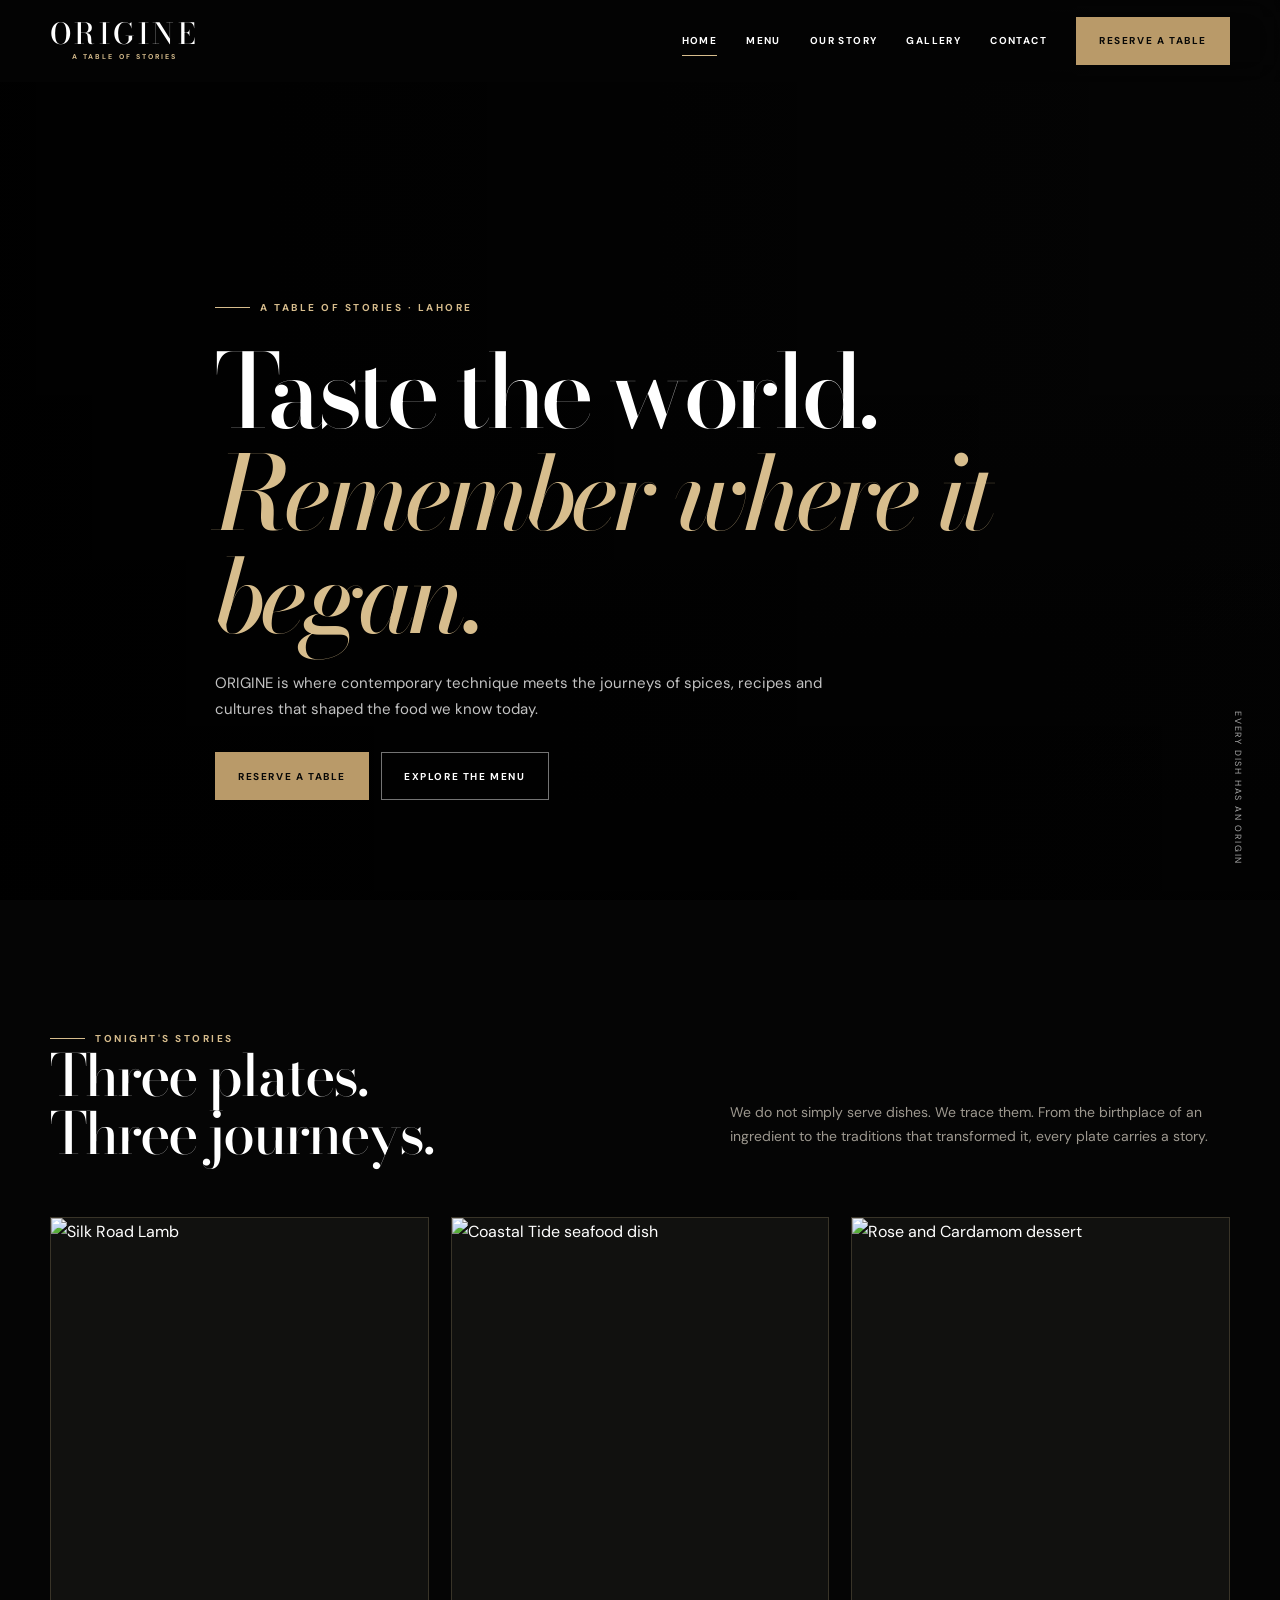
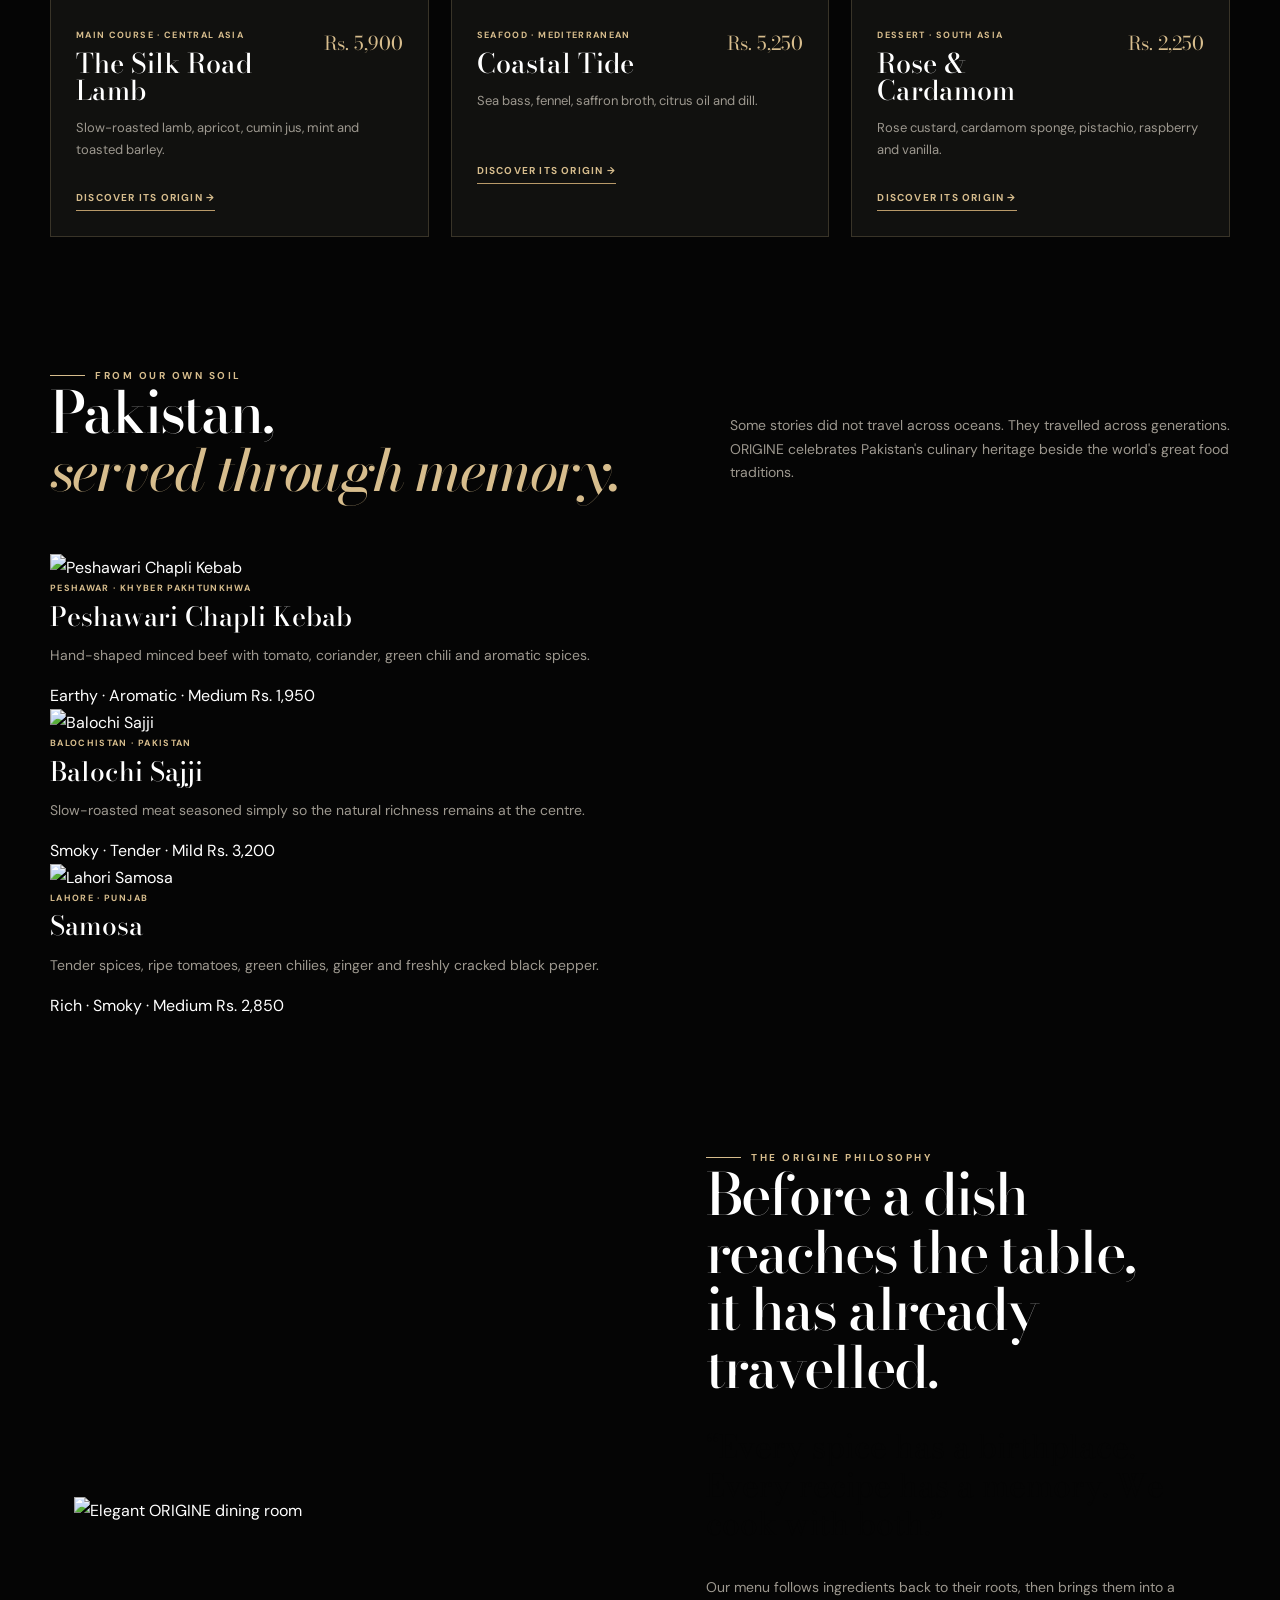
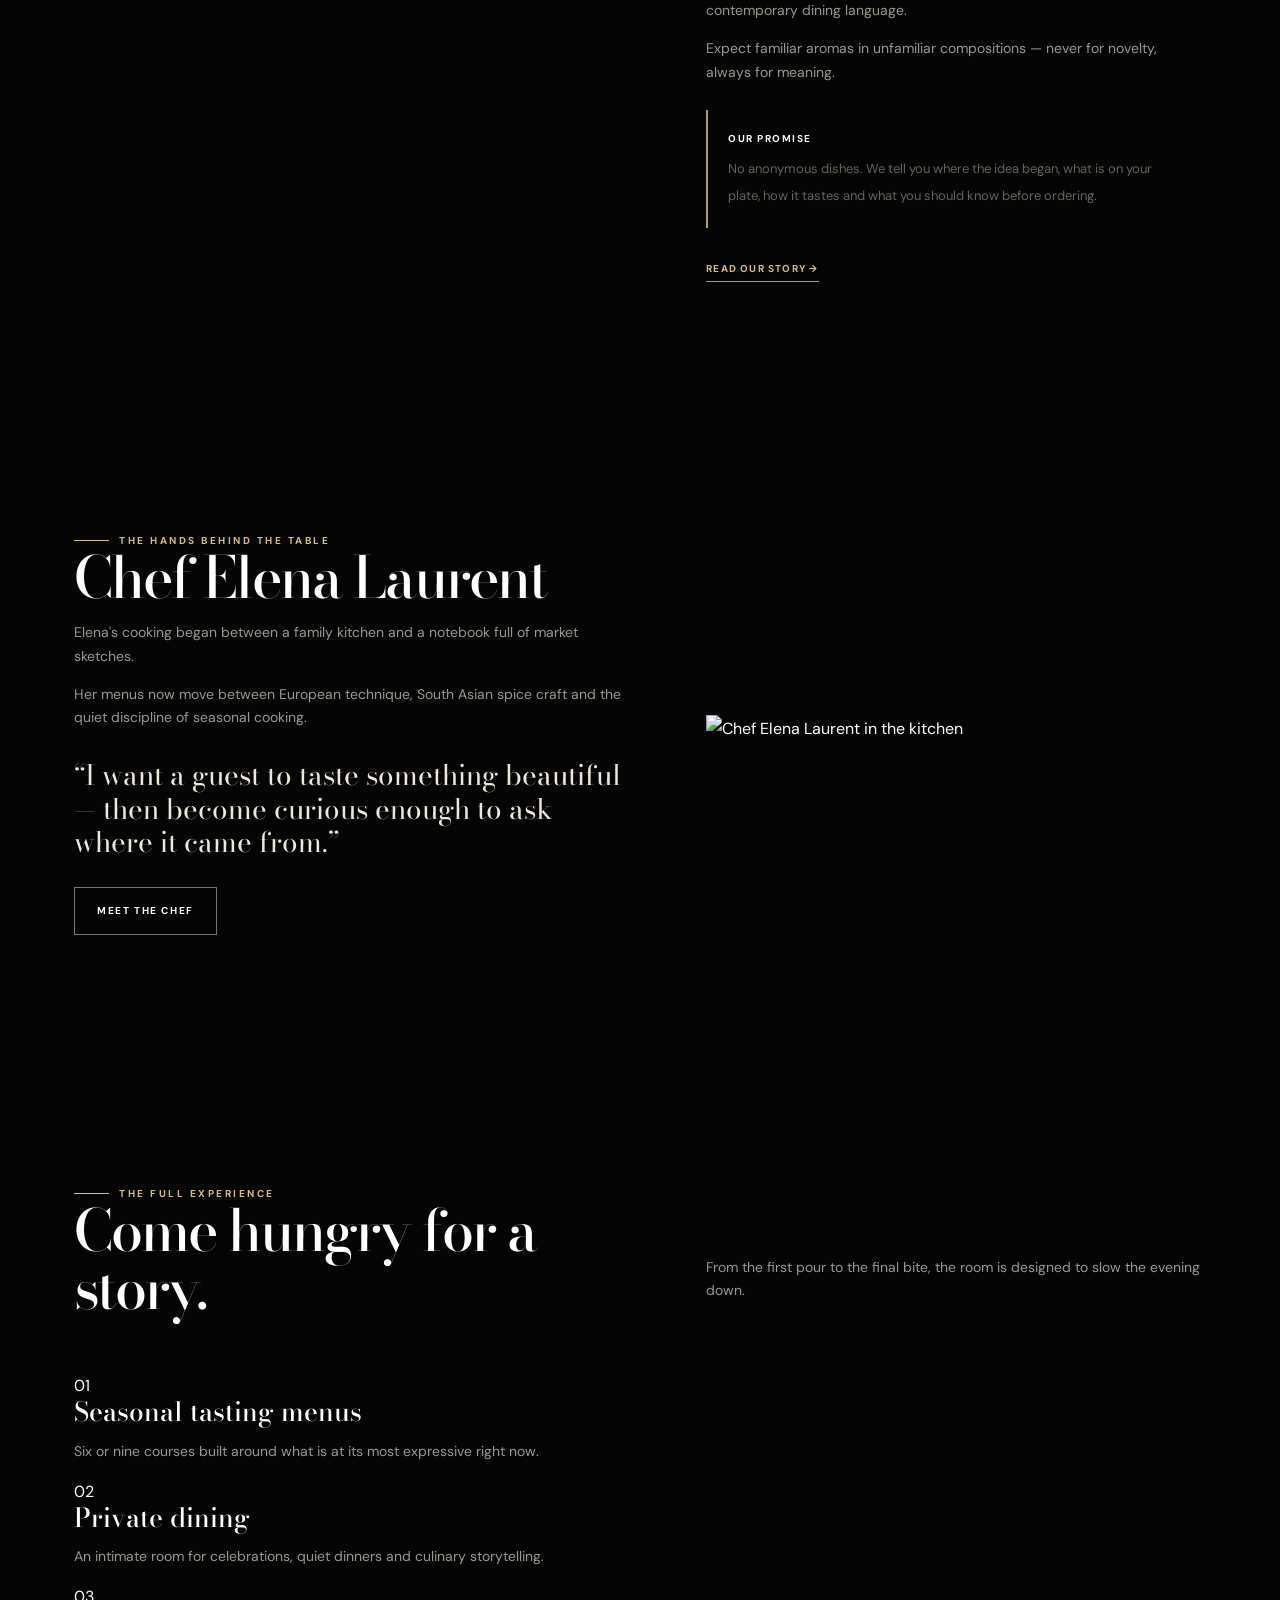
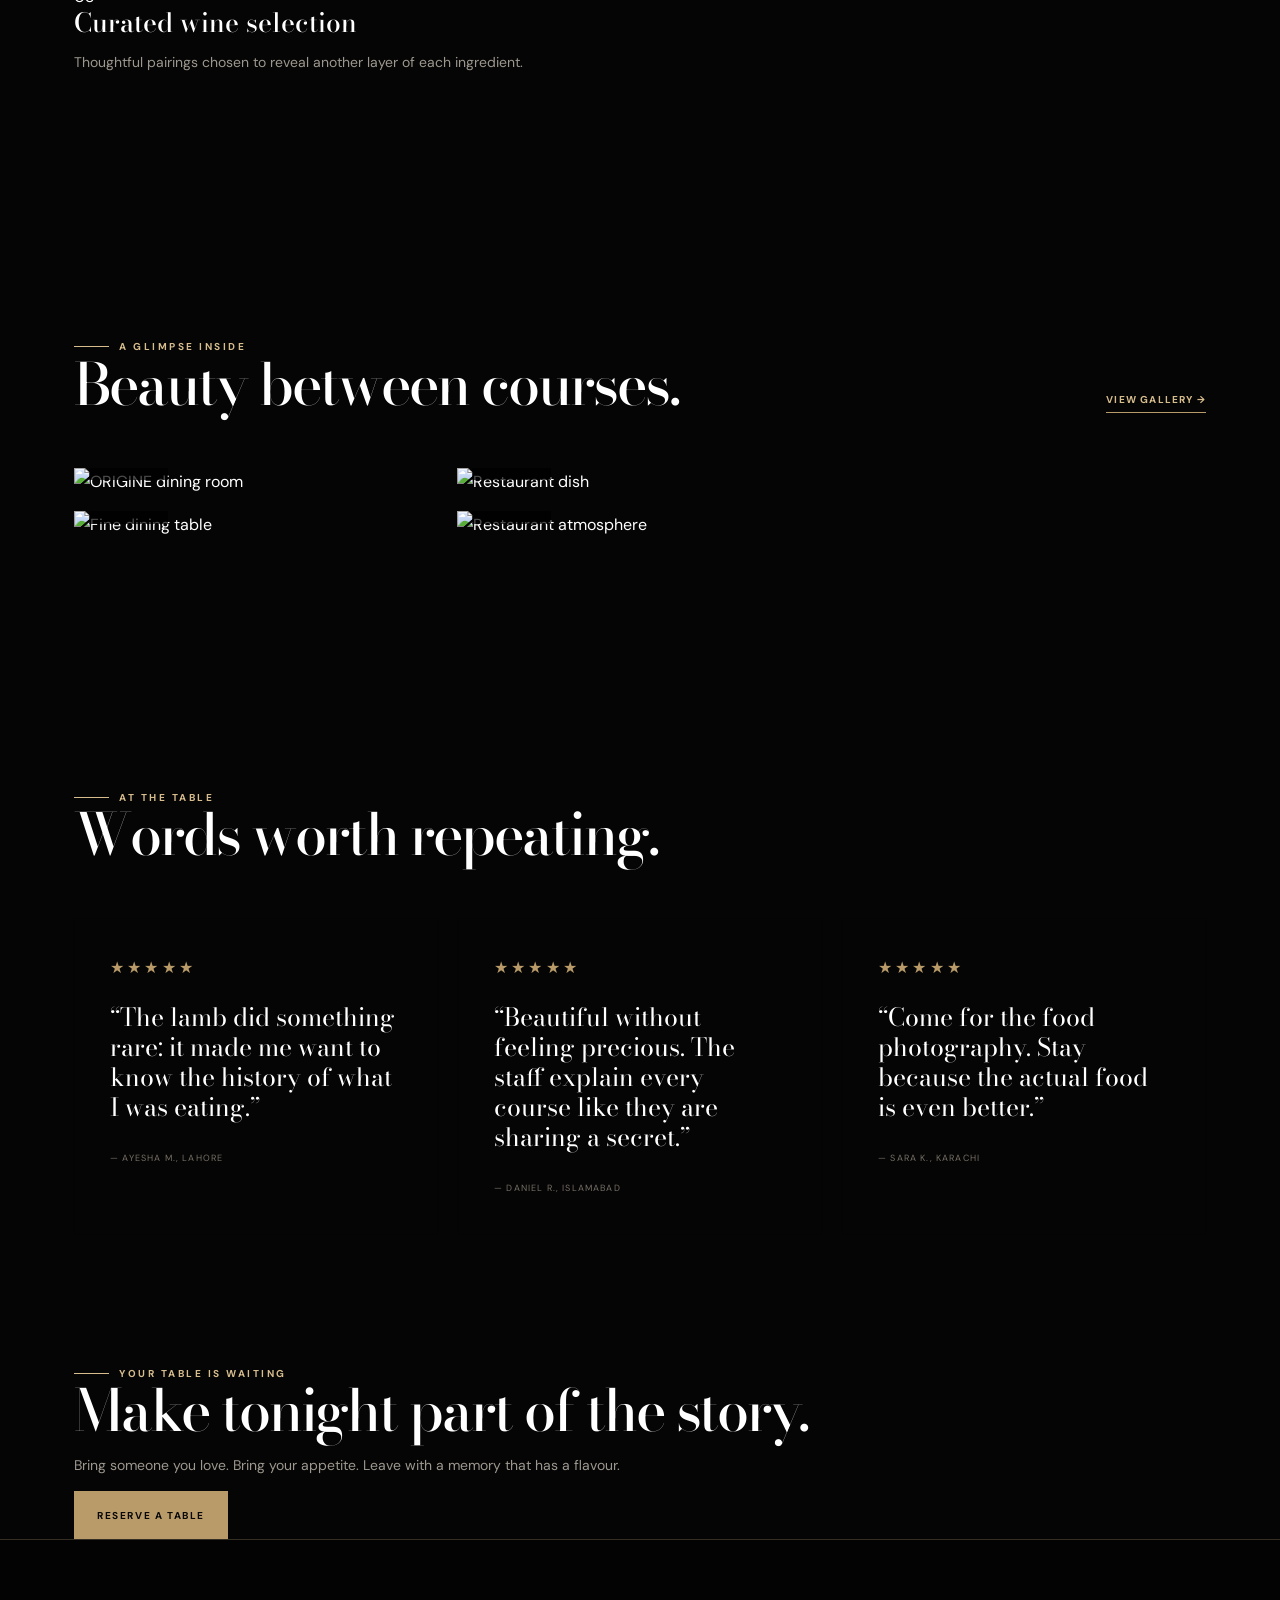
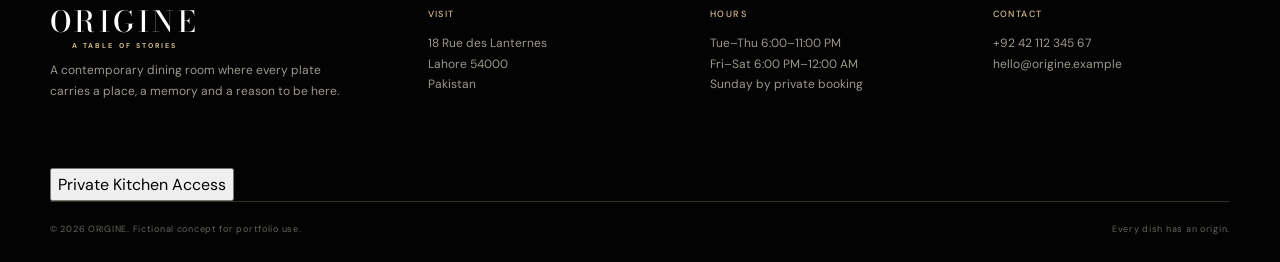
==== commit a1875fa2: "change  commit" ====
--- a/index.html
+++ b/index.html
@@ -1407,7 +1407,7 @@
 
 <!-- =====================================================
      OWNER LOGIN MODAL
-===================================================== -->
+===================================================== 
 
 <div
     class="owner-modal"
@@ -1497,9 +1497,9 @@
 
 
 
-<!-- =====================================================
+=====================================================
      OWNER DASHBOARD
-===================================================== -->
+===================================================== 
 
 <section
     class="owner-dashboard"
@@ -1547,7 +1547,7 @@
 
 
 
-        <!-- STATISTICS -->
+         STATISTICS 
 
         <div class="dashboard-stats">
 
@@ -1595,7 +1595,7 @@
 
 
 
-        <!-- ADD DISH -->
+         ADD DISH 
 
         <div class="add-dish-box">
 
@@ -1883,7 +1883,7 @@
 
 
 
-        <!-- OWNER DISH LIST -->
+         OWNER DISH LIST 
 
         <div class="owner-menu-section">
 
@@ -1918,7 +1918,7 @@
     </div>
 
 </section>
-
+-->
 
 
 <button
--- a/style.css
+++ b/style.css
@@ -3143,6 +3143,19 @@
     }
 
 }
+h2 {
+    font-size: clamp(2.4rem, 4.5vw, 4.6rem);
+    letter-spacing: -.035em;
+}
+
+h3 {
+    font-size: 1.65rem;
+}
+
+p {
+    color: var(--muted);
+    font-size: 14px;
+}
 #ownerMenuItems {
     display: contents;
 }
@@ -3166,4 +3179,3 @@
 
 
 
-
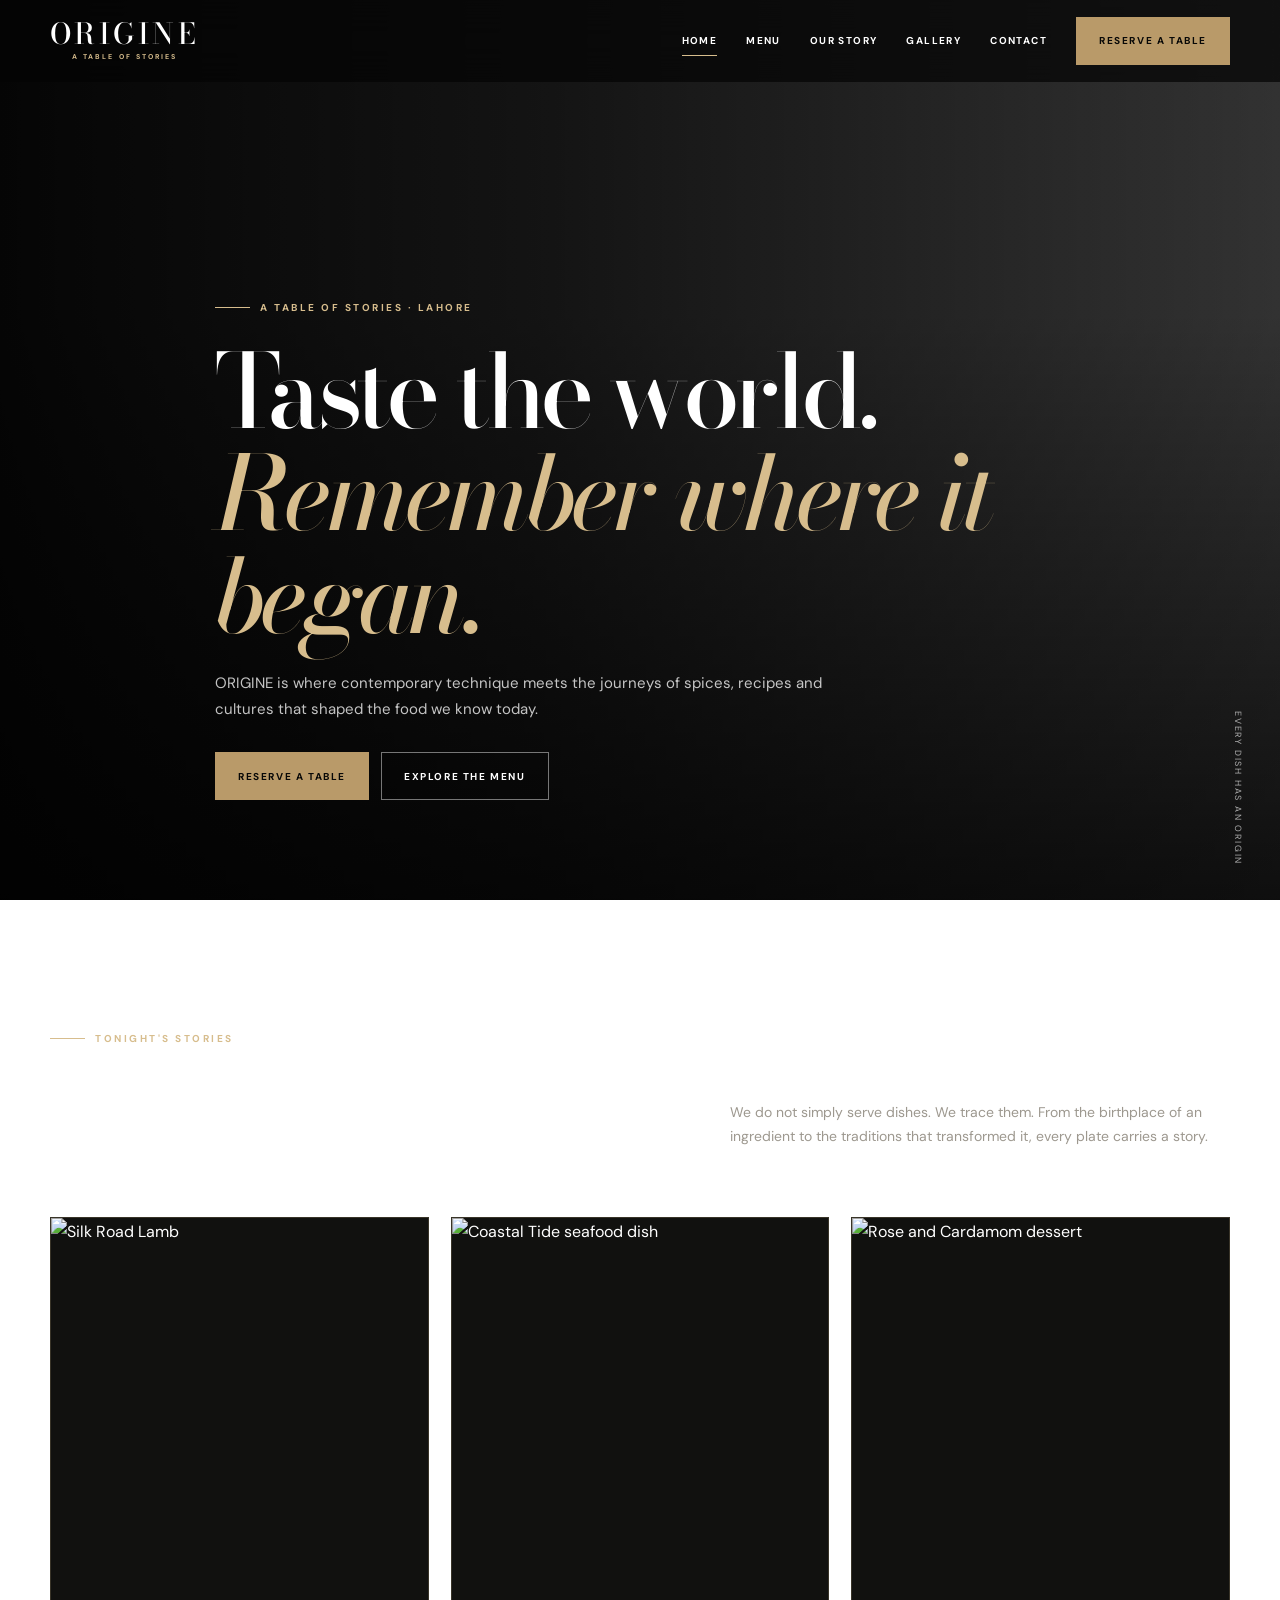
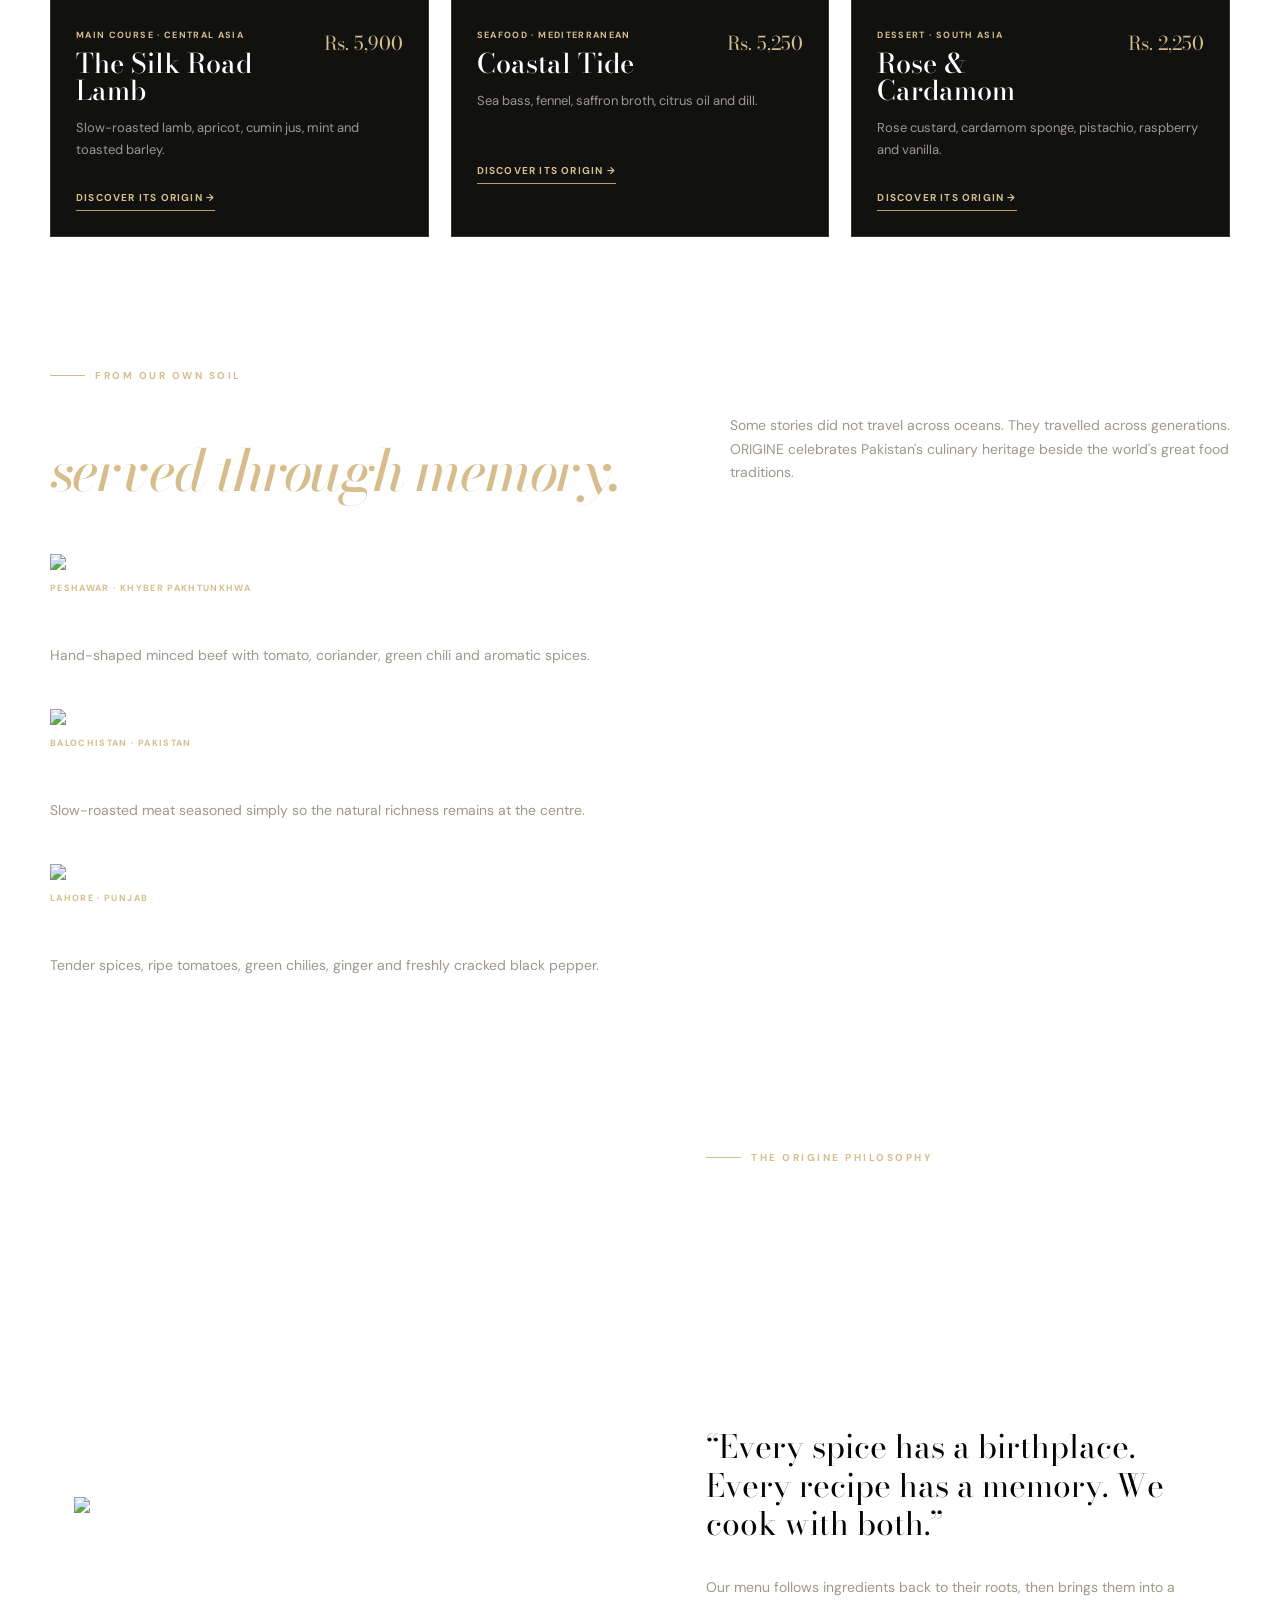
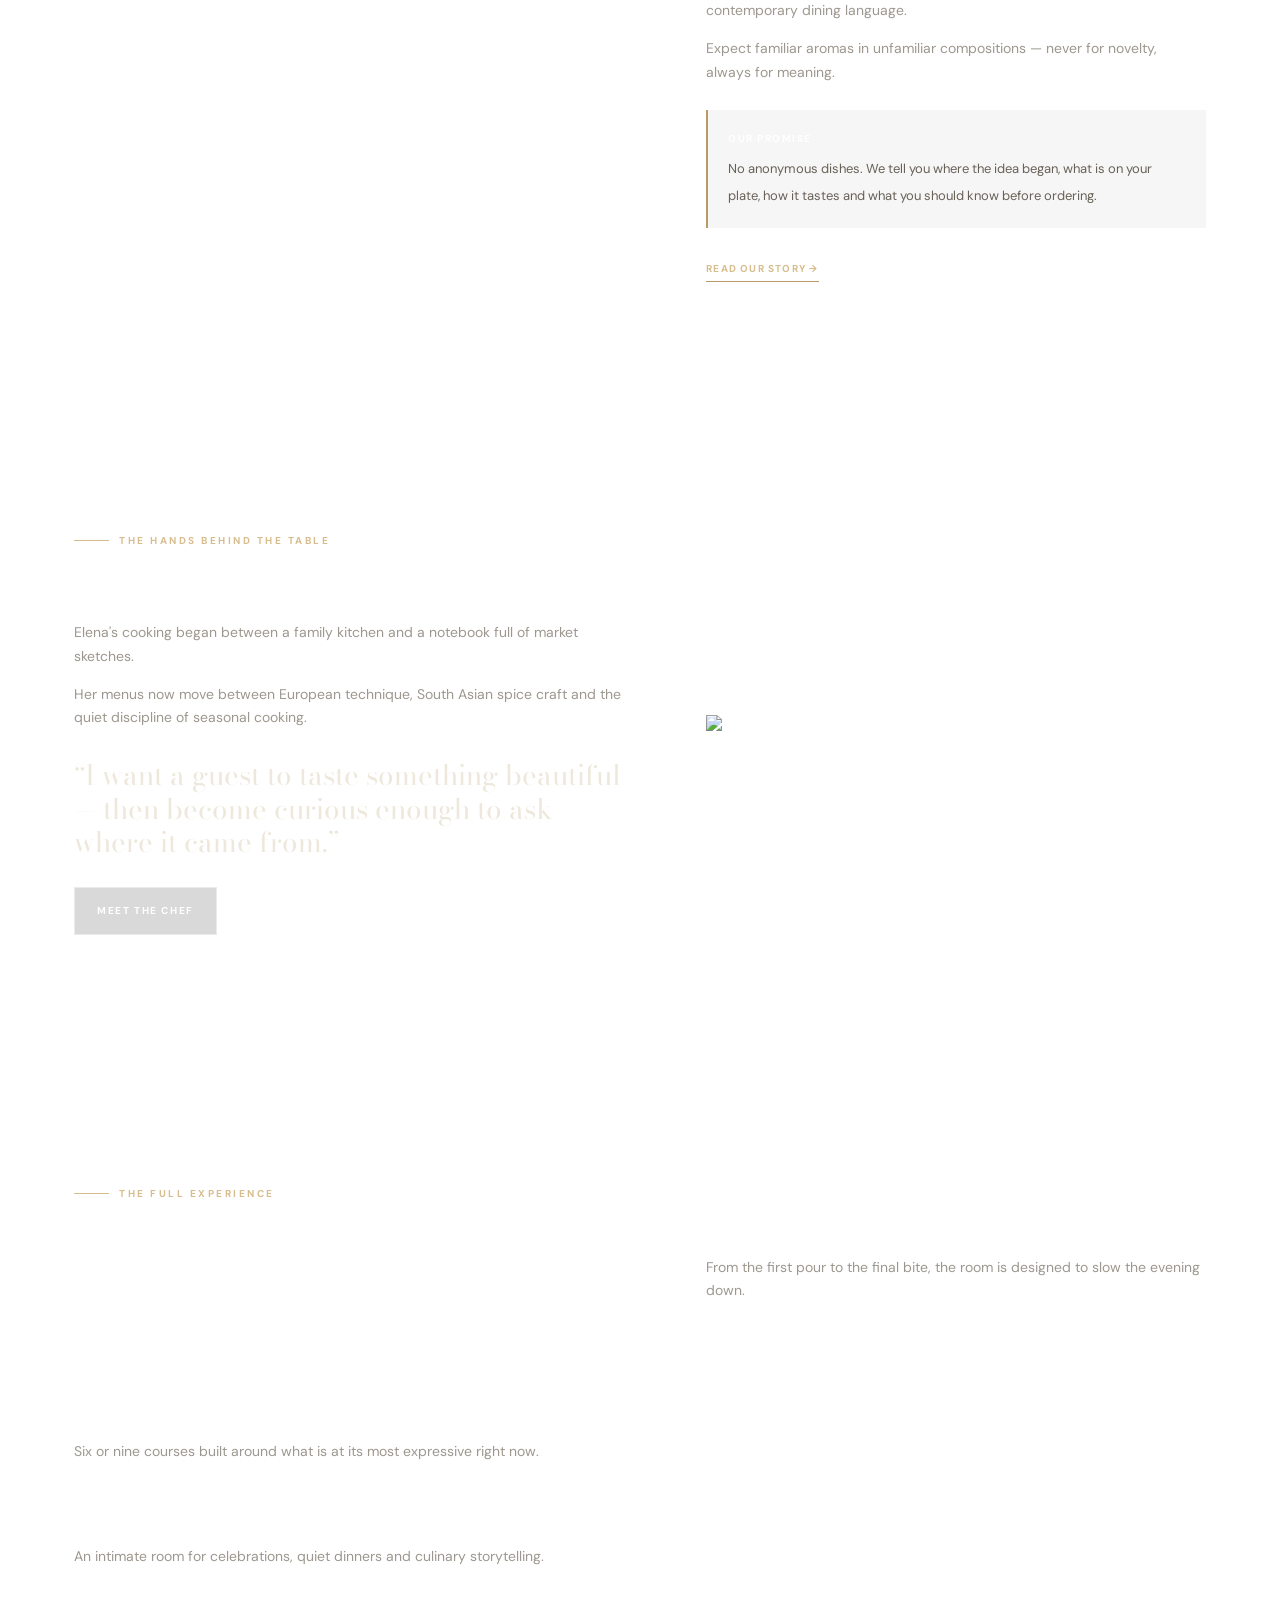
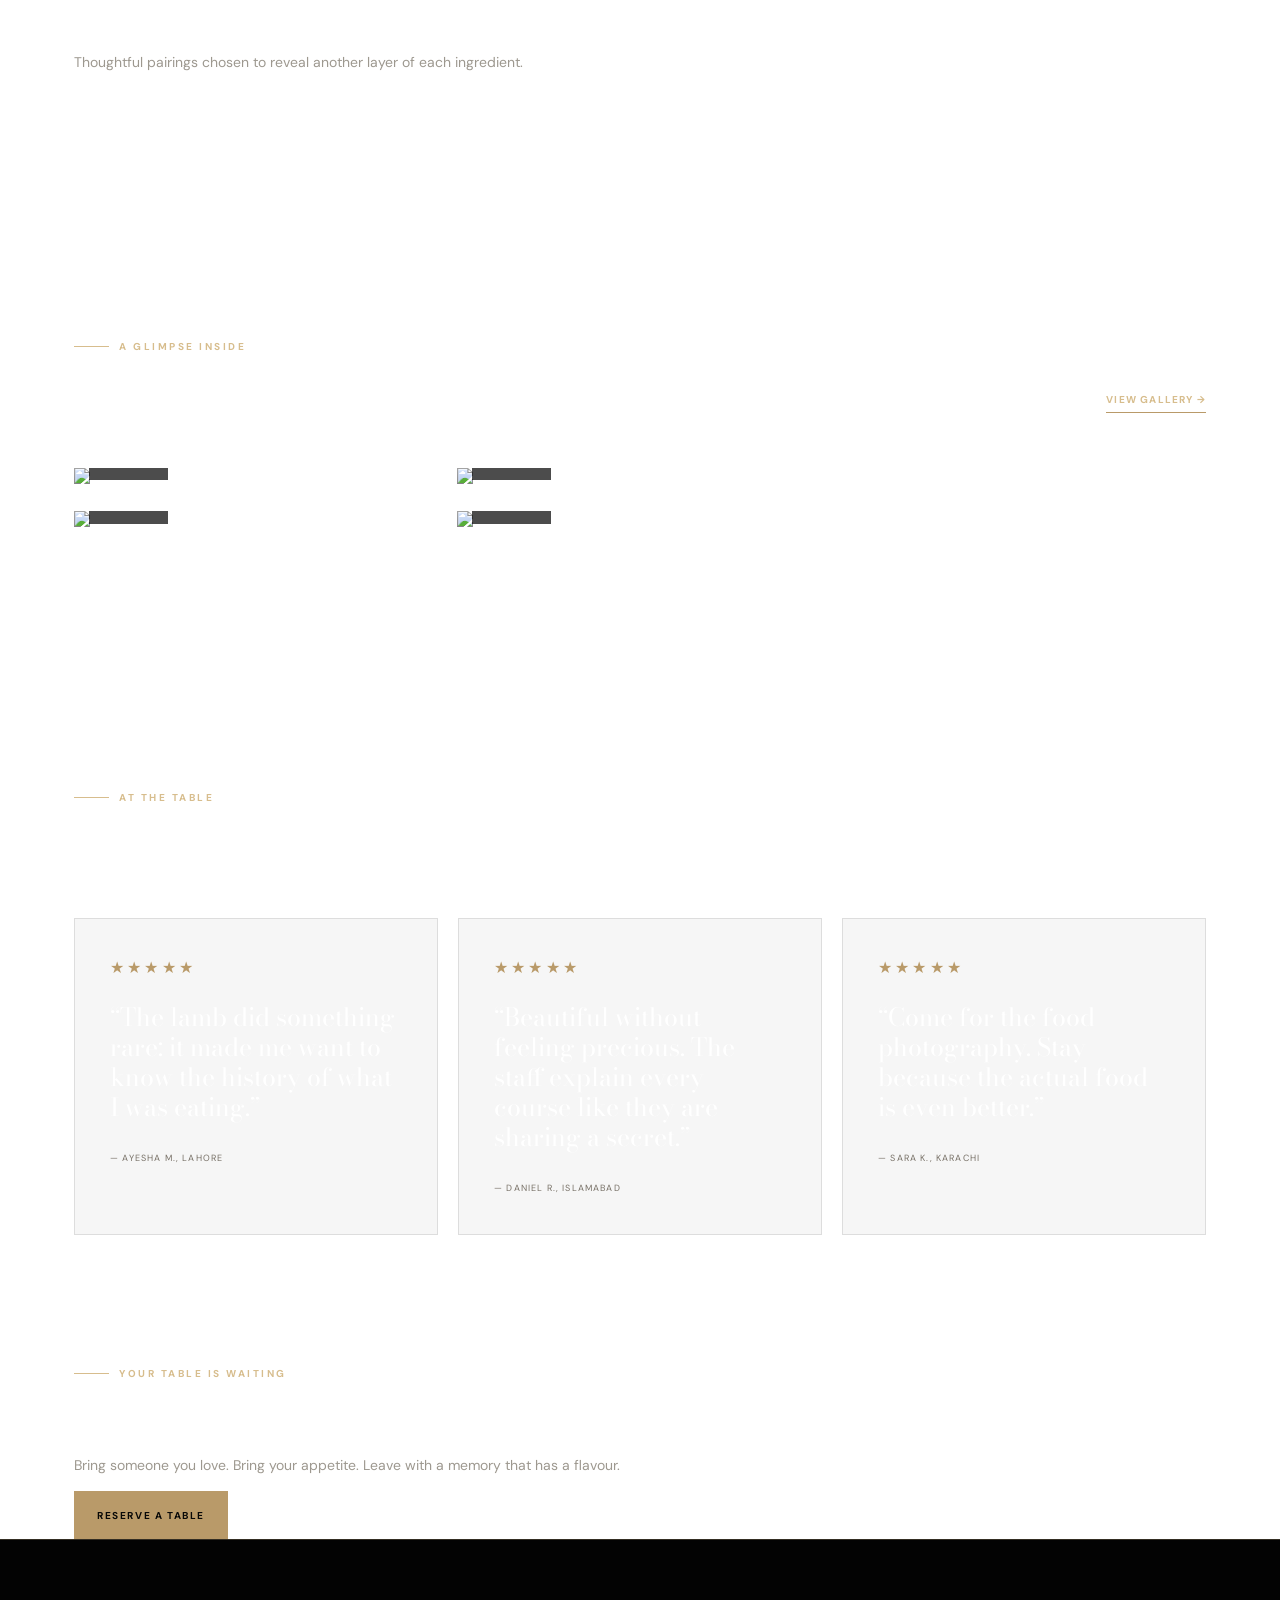
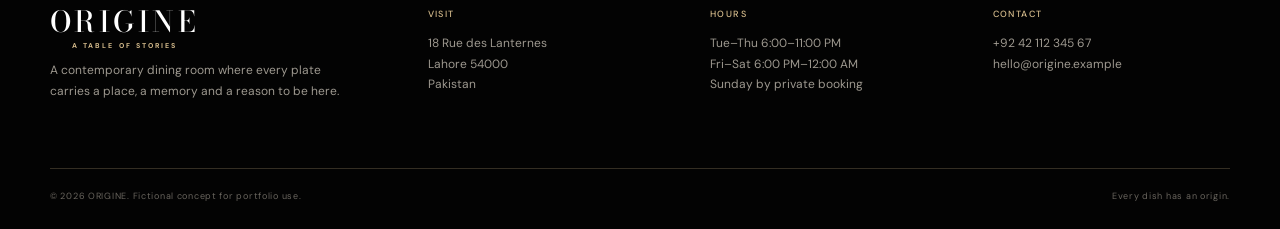
==== commit 97cc7472: "change  commit" ====
--- a/index.html
+++ b/index.html
@@ -1371,7 +1371,7 @@
 
 
 
-        <!-- OWNER ACCESS -->
+        <!-- OWNER ACCESS 
 
         <div class="owner-access">
 
@@ -1384,7 +1384,7 @@
 
         </div>
 
-
+-->
 
         <div class="footer-bottom">
 
--- a/style.css
+++ b/style.css
@@ -1760,7 +1760,7 @@
 
     background: var(--ivory);
 
-    color: var(--black);
+    color: var(--white);
 
 }
 
@@ -3179,3 +3179,20 @@
 
 
 
+/* =====================================================
+   ORIGINE — FULL WEBSITE BACKGROUND
+   ===================================================== */
+
+body {
+    background:
+        linear-gradient(
+            rgba(5, 5, 5, 0.78),
+            rgba(5, 5, 5, 0.78)
+        ),
+        url("https://images.pexels.com/photos/8079350/pexels-photo-8079350.jpeg");
+
+    background-size: cover;
+    background-position: center;
+    background-attachment: fixed;
+    background-repeat: no-repeat;
+}
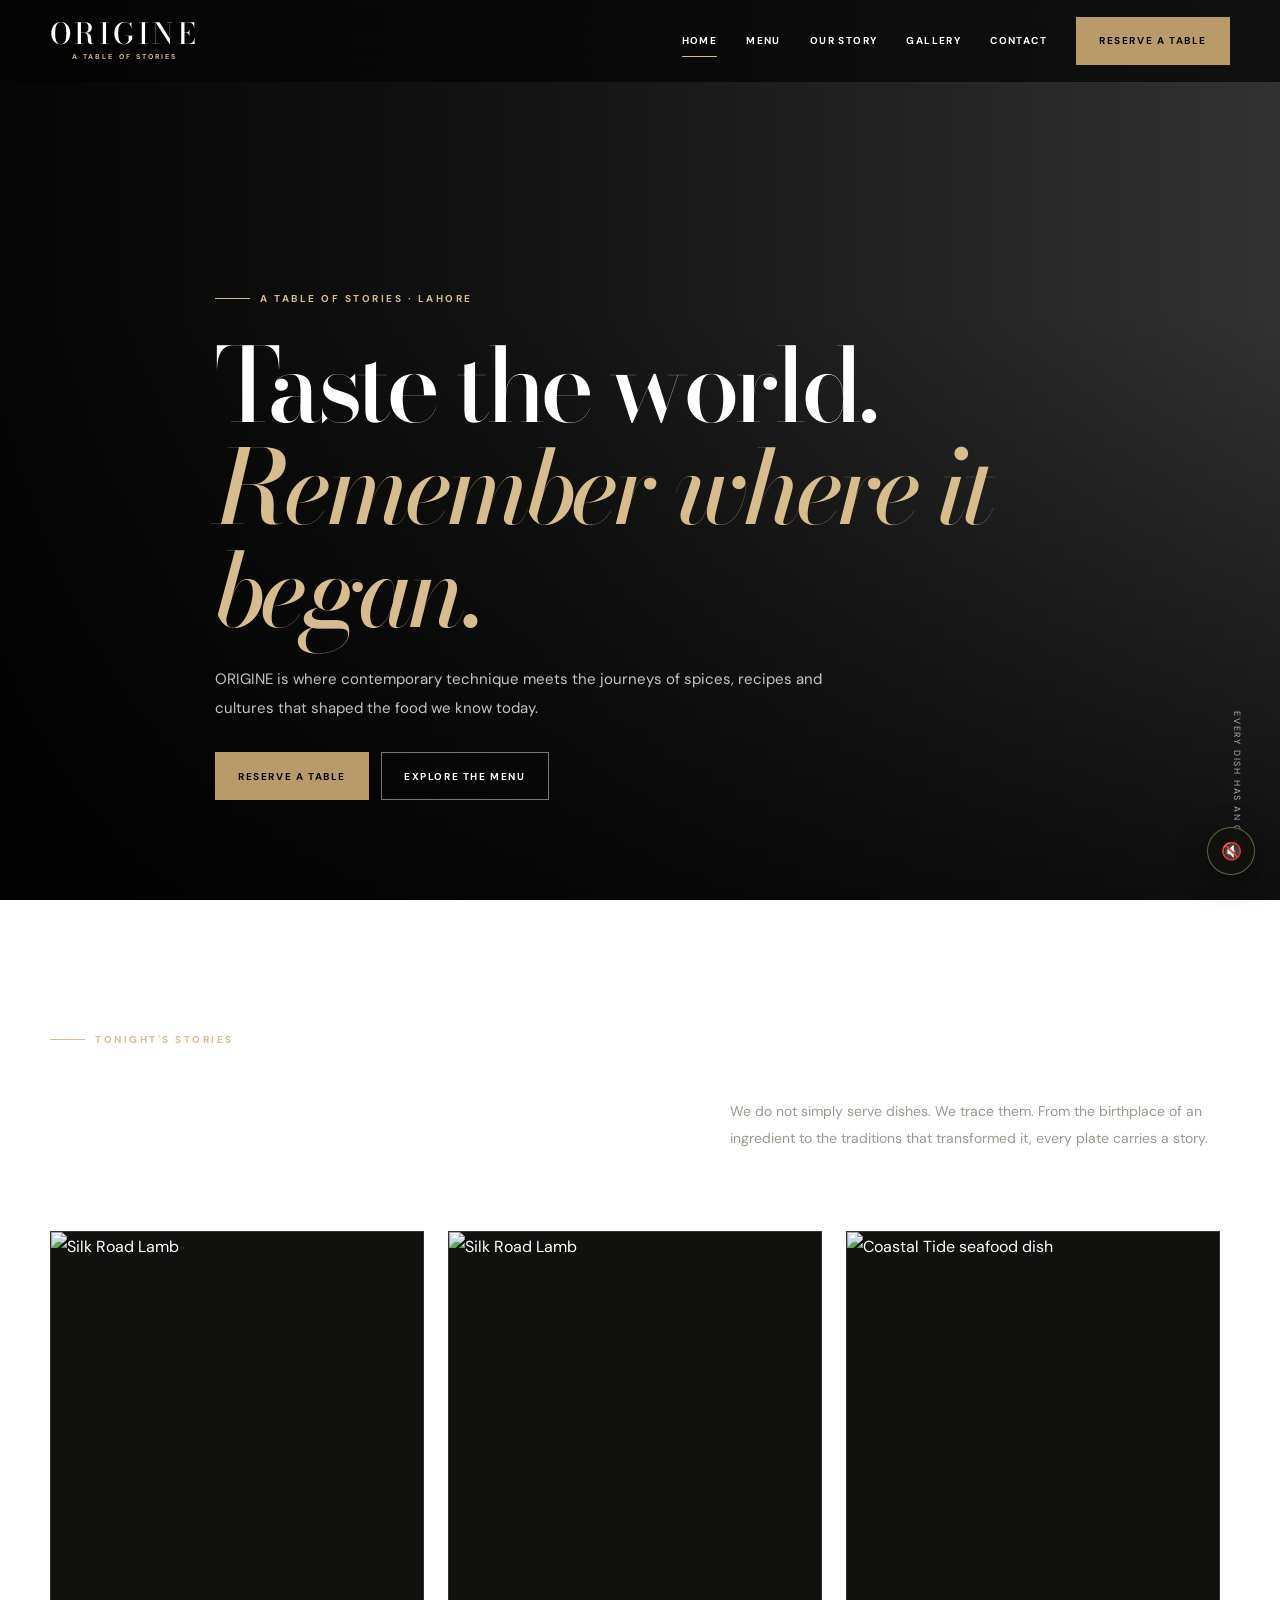
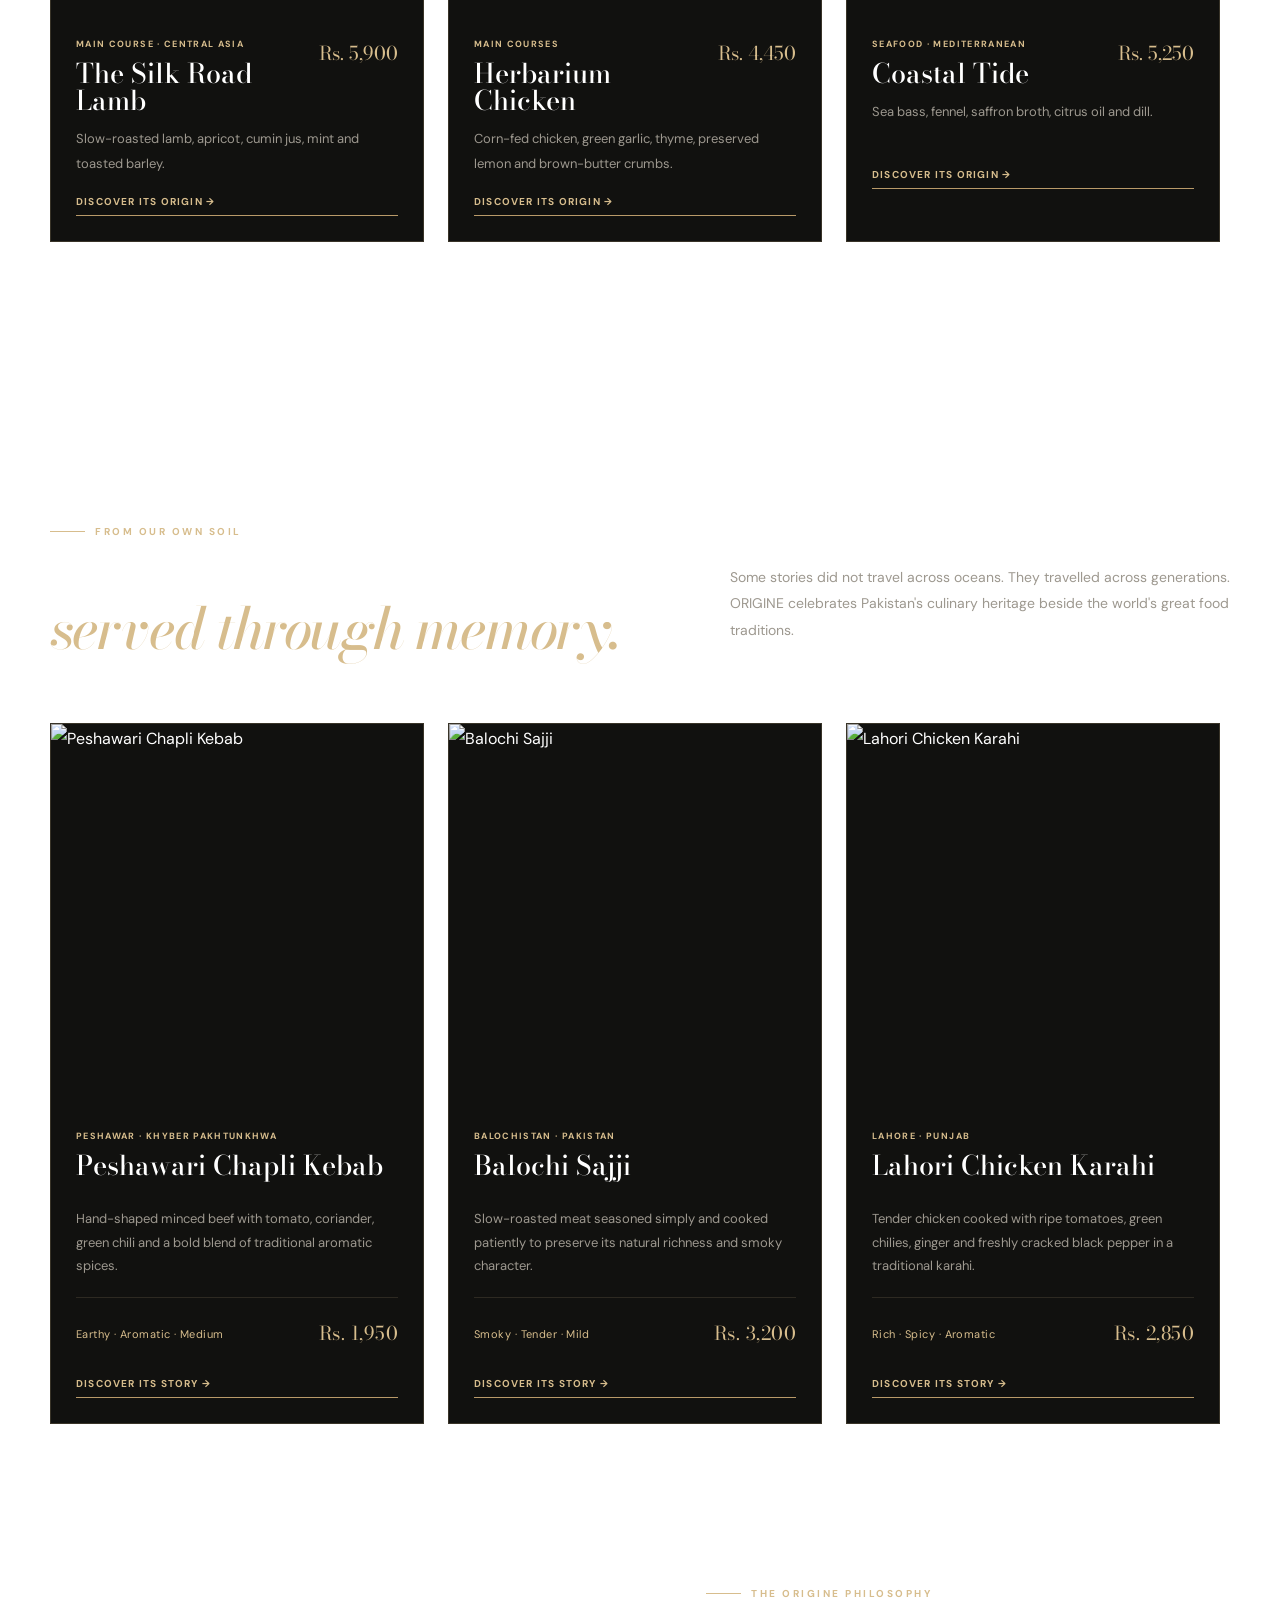
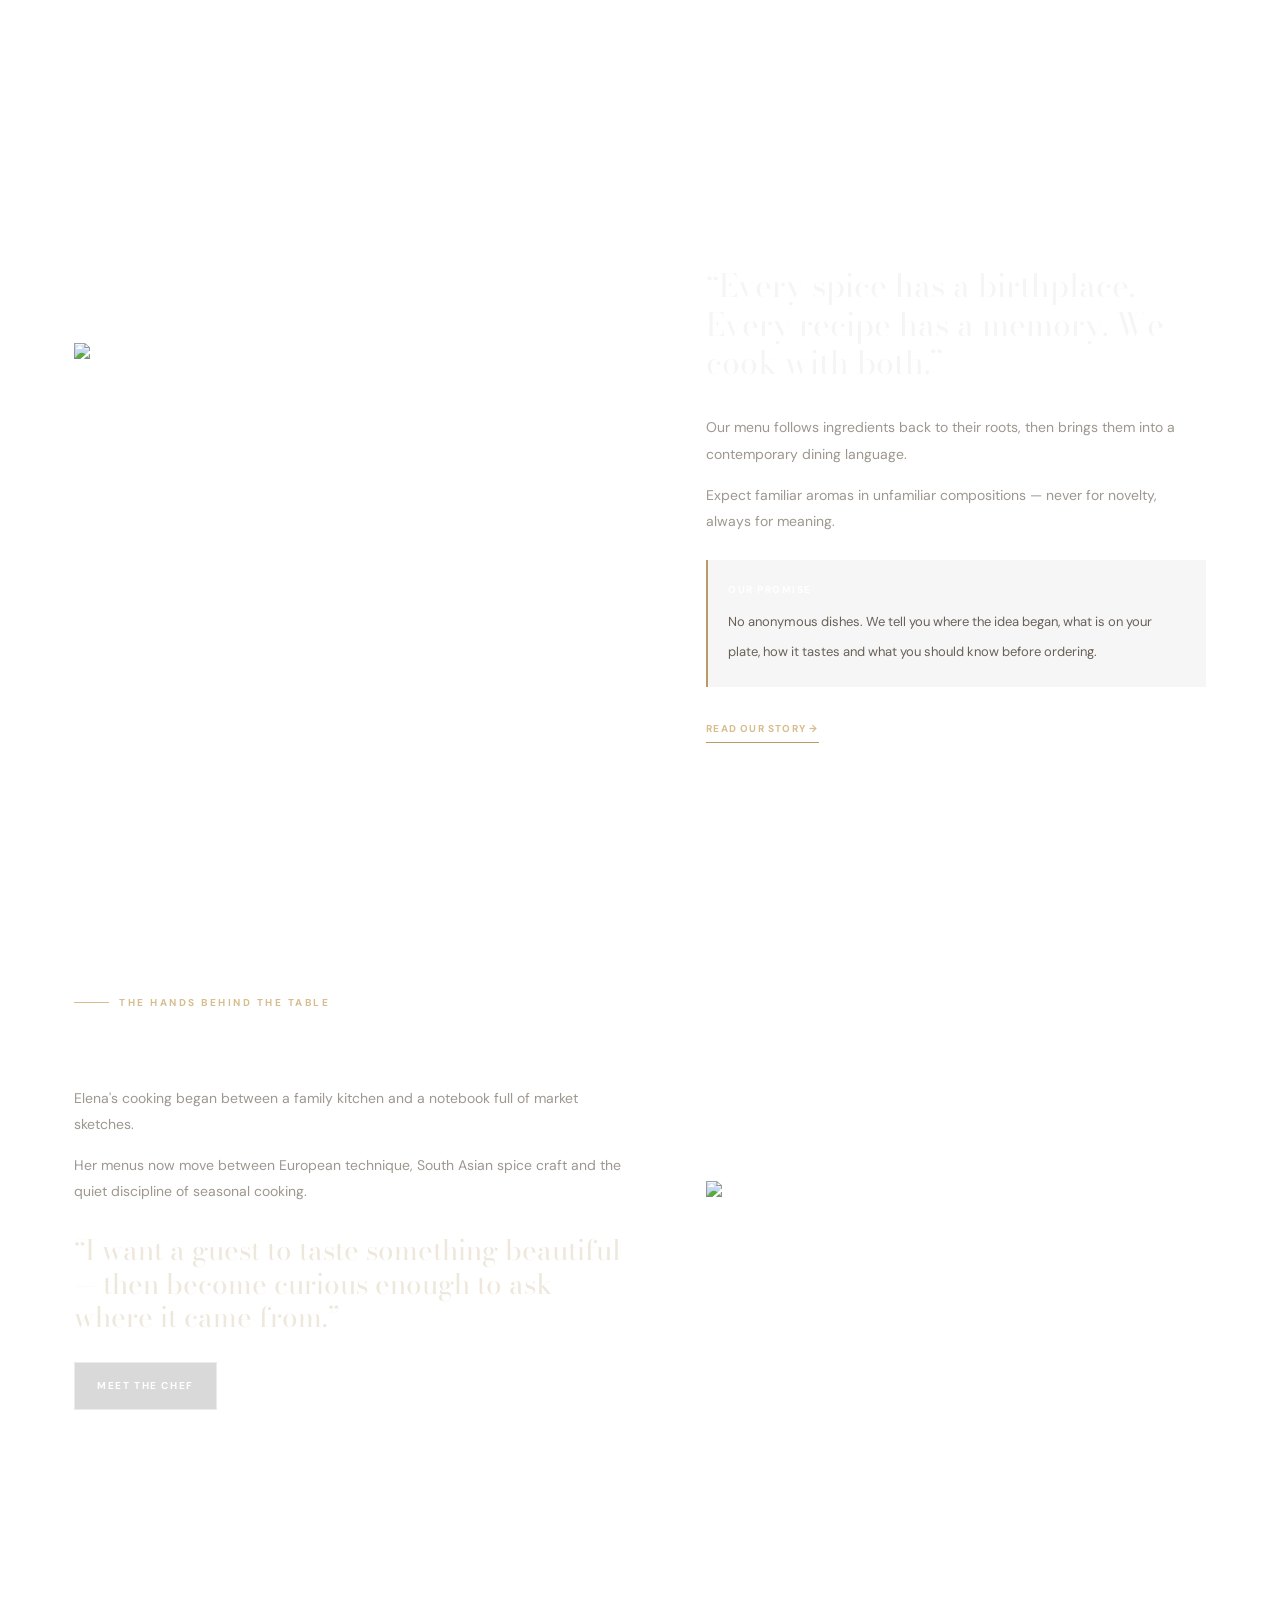
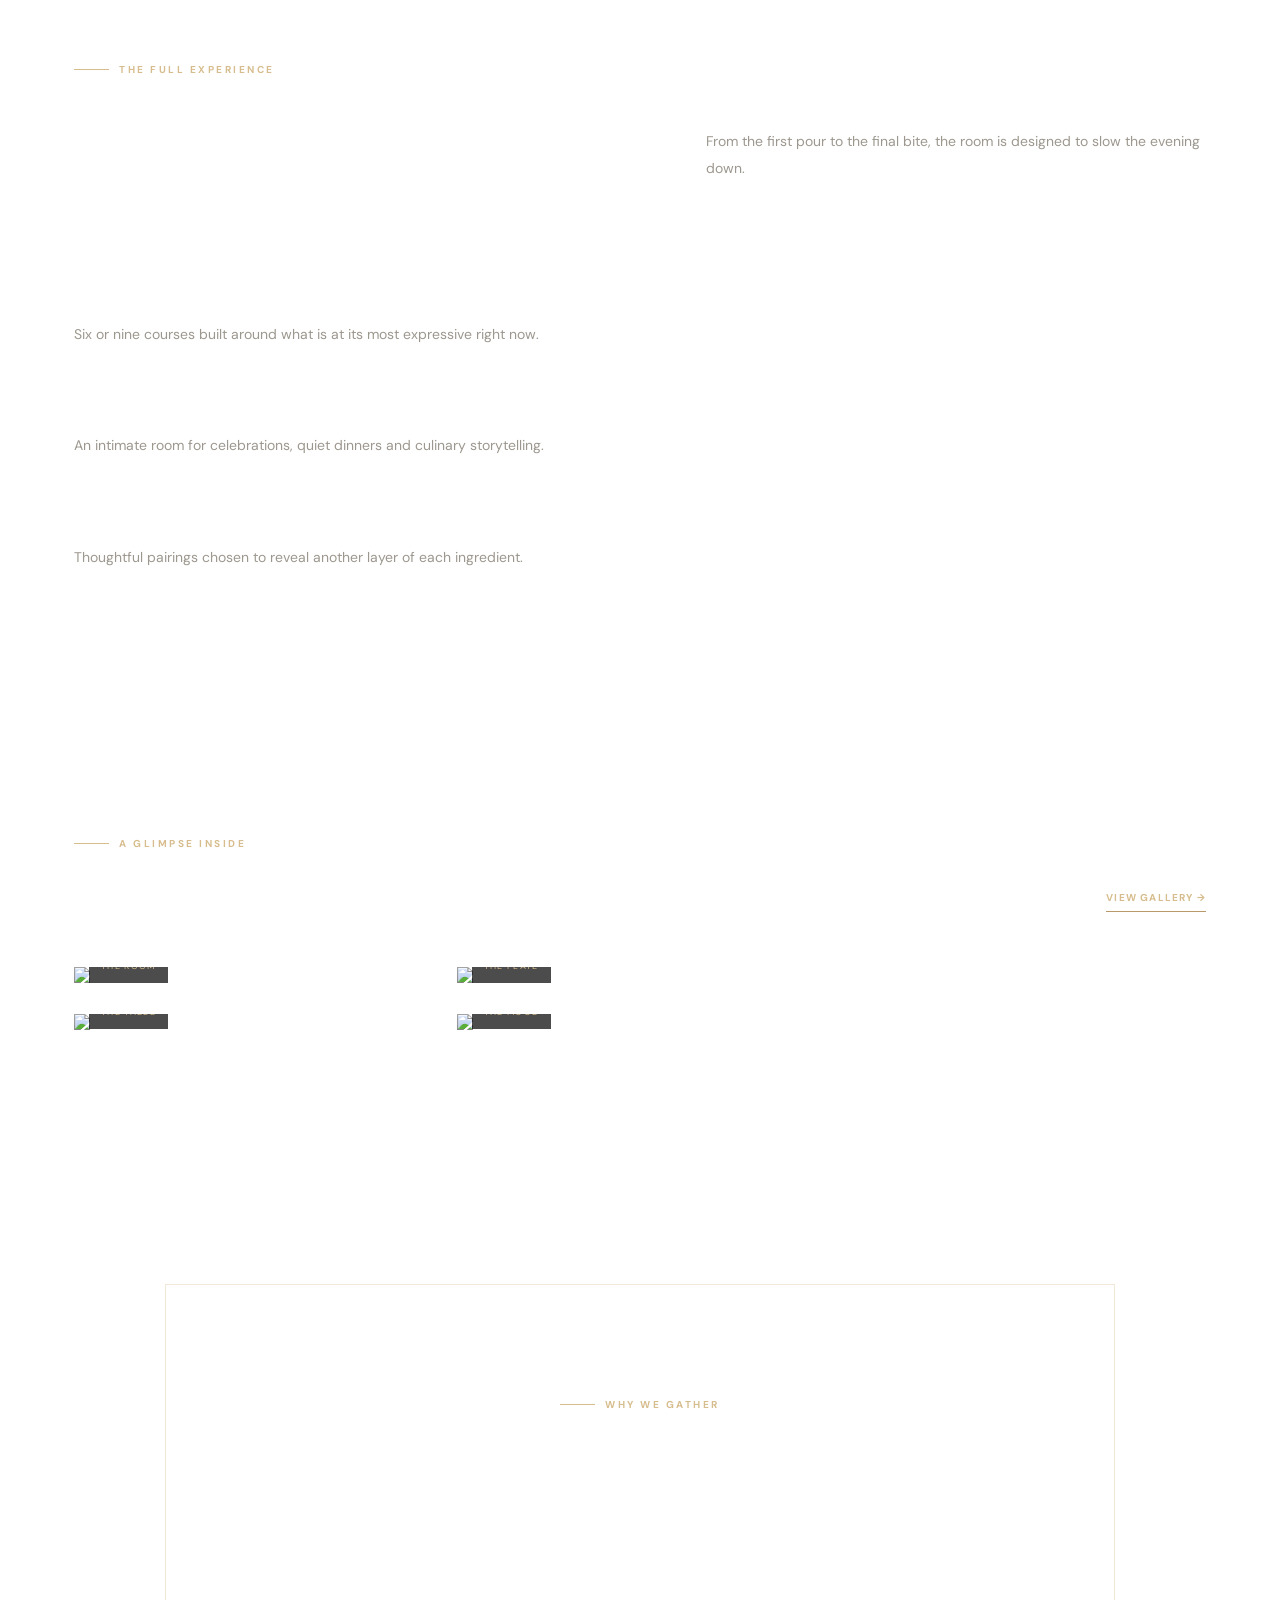
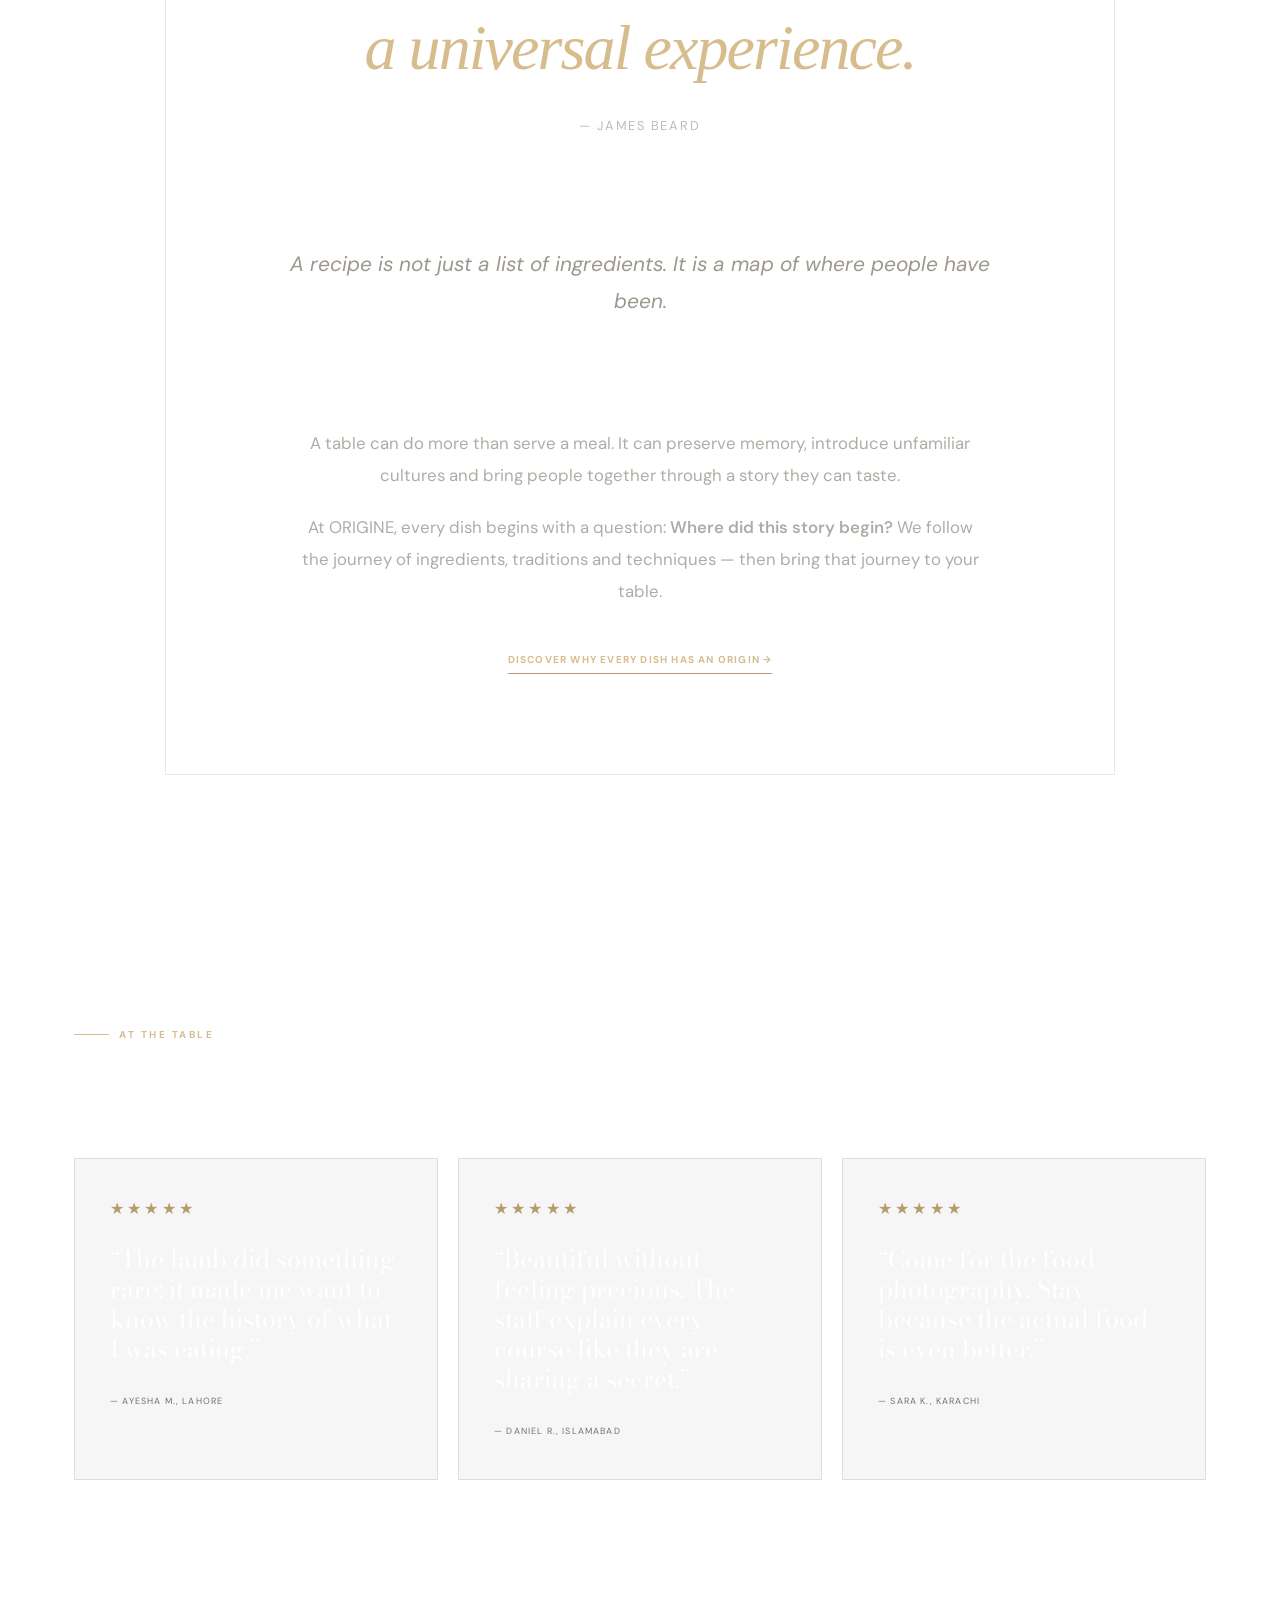
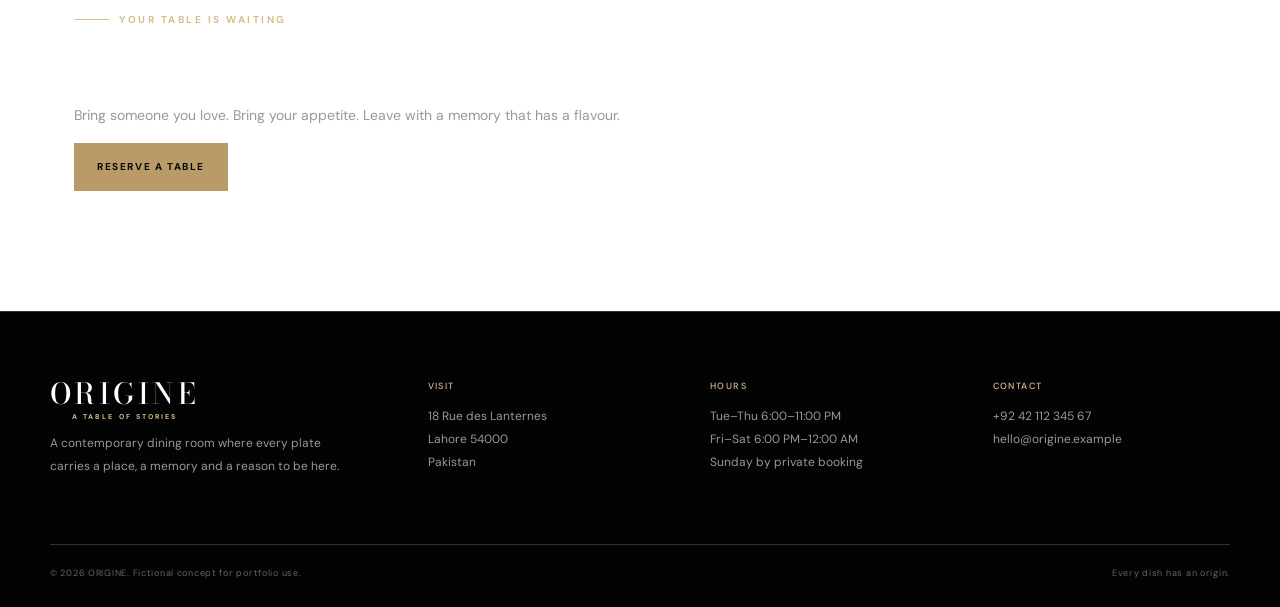
==== commit ed0af334: "Merge local project with GitHub" ====
--- a/index.html
+++ b/index.html
@@ -5,22 +5,14 @@
 
     <meta charset="utf-8">
 
-    <meta
-        name="viewport"
-        content="width=device-width, initial-scale=1"
-    >
-
-    <meta
-        name="description"
-        content="ORIGINE — A contemporary fine-dining restaurant where every dish carries a place, a memory and a story."
-    >
+    <meta name="viewport" content="width=device-width, initial-scale=1">
+
+    <meta name="description"
+        content="ORIGINE — A contemporary fine-dining restaurant where every dish carries a place, a memory and a story.">
 
     <title>ORIGINE | Every Dish Has an Origin</title>
 
-    <link
-        rel="stylesheet"
-        href="style.css"
-    >
+    <link rel="stylesheet" href="style.css">
 
 </head>
 
@@ -28,1350 +20,1384 @@
 <body>
 
 
-<!-- =====================================================
+    <!-- =====================================================
      NAVBAR
 ===================================================== -->
 
-<header class="site-header">
-
-    <div class="container nav">
-
-        <a
-            class="logo"
-            href="index.html"
-            aria-label="ORIGINE home"
-        >
-            ORIGINE
-            <span>A TABLE OF STORIES</span>
-        </a>
-
-
-        <nav
-            class="nav-links"
-            aria-label="Primary navigation"
-        >
-
-            <a
-                class="active"
-                href="index.html"
-            >
-                Home
+    <header class="site-header">
+
+        <div class="container nav">
+
+            <a class="logo" href="index.html" aria-label="ORIGINE home">
+                ORIGINE
+                <span>A TABLE OF STORIES</span>
             </a>
 
-            <a href="menu.html">
-                Menu
-            </a>
-
-            <a href="story.html">
-                Our Story
-            </a>
-
-            <a href="gallery.html">
-                Gallery
-            </a>
-
-            <a href="contact.html">
-                Contact
-            </a>
-
-            <a
-                class="btn gold"
-                href="reservation.html"
-            >
-                Reserve a Table
-            </a>
-
-        </nav>
-
-
-        <button
-            class="menu-toggle"
-            aria-label="Open menu"
-            aria-expanded="false"
-        >
-            <i></i>
-        </button>
-
-    </div>
-
-</header>
-
-
-<!-- =====================================================
+
+            <nav class="nav-links" aria-label="Primary navigation">
+
+                <a class="active" href="index.html">
+                    Home
+                </a>
+
+                <a href="menu.html">
+                    Menu
+                </a>
+
+                <a href="story.html">
+                    Our Story
+                </a>
+
+                <a href="gallery.html">
+                    Gallery
+                </a>
+
+                <a href="contact.html">
+                    Contact
+                </a>
+
+                <a class="btn gold" href="reservation.html">
+                    Reserve a Table
+                </a>
+
+            </nav>
+
+
+            <button class="menu-toggle" aria-label="Open menu" aria-expanded="false">
+                <i></i>
+            </button>
+
+        </div>
+
+    </header>
+
+
+    <!-- =====================================================
      MOBILE NAVIGATION
 ===================================================== -->
 
-<div
-    class="mobile-panel"
-    aria-label="Mobile navigation"
->
-
-    <a
-        class="active"
-        href="index.html"
-    >
-        Home
-    </a>
-
-    <a href="menu.html">
-        Menu
-    </a>
-
-    <a href="story.html">
-        Our Story
-    </a>
-
-    <a href="gallery.html">
-        Gallery
-    </a>
-
-    <a href="contact.html">
-        Contact
-    </a>
-
-    <a
-        class="btn gold"
-        href="reservation.html"
-    >
-        Reserve a Table
-    </a>
-
-</div>
-
-
-
-<main>
-
-
-<!-- =====================================================
+    <div class="mobile-panel" aria-label="Mobile navigation">
+
+        <a class="active" href="index.html">
+            Home
+        </a>
+
+        <a href="menu.html">
+            Menu
+        </a>
+
+        <a href="story.html">
+            Our Story
+        </a>
+
+        <a href="gallery.html">
+            Gallery
+        </a>
+
+        <a href="contact.html">
+            Contact
+        </a>
+
+        <a class="btn gold" href="reservation.html">
+            Reserve a Table
+        </a>
+
+    </div>
+
+
+
+    <main>
+
+
+        <!-- =====================================================
      HERO
 ===================================================== -->
 
-<section class="hero">
-
-    <div class="hero-bg"></div>
-
-    <div class="hero-overlay"></div>
-
-
-    <div class="container hero-content reveal">
-
-        <span class="eyebrow">
-            A Table of Stories · Lahore
-        </span>
-
-
-        <h1>
-
-            Taste the world.
-
-            <br>
-
-            <em>Remember where it began.</em>
-
-        </h1>
-
-
-        <p>
-
-            ORIGINE is where contemporary technique meets
-            the journeys of spices, recipes and cultures that
-            shaped the food we know today.
-
-        </p>
-
-
-        <div class="hero-actions">
-
-            <a
-                class="btn gold"
-                href="reservation.html"
-            >
-                Reserve a Table
-            </a>
-
-
-            <a
-                class="btn ghost"
-                href="menu.html"
-            >
-                Explore the Menu
-            </a>
-
-        </div>
-
-    </div>
-
-
-    <div class="hero-note">
-
-        Every dish has an origin
-
-    </div>
-
-</section>
-
-
-
-<!-- =====================================================
+        <section class="hero">
+
+            <div class="hero-bg"></div>
+
+            <div class="hero-overlay"></div>
+
+
+            <div class="container hero-content reveal">
+
+                <span class="eyebrow">
+                    A Table of Stories · Lahore
+                </span>
+
+
+                <h1>
+
+                    Taste the world.
+
+                    <br>
+
+                    <em>Remember where it began.</em>
+
+                </h1>
+
+
+                <p>
+
+                    ORIGINE is where contemporary technique meets
+                    the journeys of spices, recipes and cultures that
+                    shaped the food we know today.
+
+                </p>
+
+
+                <div class="hero-actions">
+
+                    <a class="btn gold" href="reservation.html">
+                        Reserve a Table
+                    </a>
+
+
+                    <a class="btn ghost" href="menu.html">
+                        Explore the Menu
+                    </a>
+
+                </div>
+
+            </div>
+
+
+            <div class="hero-note">
+
+                Every dish has an origin
+
+            </div>
+
+        </section>
+
+
+
+        <!-- =====================================================
      SIGNATURE DISHES
 ===================================================== -->
 
-<section class="section">
-
-    <div class="container">
-
-
-        <div class="section-head reveal">
-
-            <div>
-
-                <span class="eyebrow">
-                    Tonight's stories
-                </span>
-
-
-                <h2>
-
-                    Three plates.
-
-                    <br>
-
-                    Three journeys.
-
-                </h2>
+        <section class="section">
+
+            <div class="container">
+
+
+                <div class="section-head reveal">
+
+                    <div>
+
+                        <span class="eyebrow">
+                            Tonight's stories
+                        </span>
+
+
+                        <h2>
+
+                            Three plates.
+
+                            <br>
+
+                            Three journeys.
+
+                        </h2>
+
+                    </div>
+
+
+                    <p>
+
+                        We do not simply serve dishes.
+
+                        We trace them.
+
+                        From the birthplace of an ingredient
+                        to the traditions that transformed it,
+                        every plate carries a story.
+
+                    </p>
+
+                </div>
+
+
+
+                <div class="dish-grid">
+
+
+                    <!-- DISH 1 -->
+
+                    <article class="dish-card reveal">
+
+                        <div class="dish-img">
+
+                            <img src="https://images.unsplash.com/photo-1544025162-d76694265947?auto=format&fit=crop&w=1000&q=85"
+                                alt="Silk Road Lamb">
+
+                        </div>
+
+
+                        <div class="dish-body">
+
+                            <div class="dish-top">
+
+                                <div>
+
+                                    <span class="meta">
+                                        Main Course · Central Asia
+                                    </span>
+
+                                    <h3>
+                                        The Silk Road Lamb
+                                    </h3>
+
+                                </div>
+
+
+                                <span class="price">
+                                    Rs. 5,900
+                                </span>
+
+                            </div>
+
+
+                            <p>
+
+                                Slow-roasted lamb, apricot,
+                                cumin jus, mint and toasted barley.
+
+                            </p>
+
+
+                            <a class="text-link" href="menu.html">
+                                Discover its origin →
+                            </a>
+
+                        </div>
+
+                    </article>
+
+
+
+                    <!-- DISH 1 -->
+
+                    <article class="dish-card reveal">
+
+                        <div class="dish-img">
+
+                            <img src="https://images.unsplash.com/photo-1532550907401-a500c9a57435?auto=format&fit=crop&w=1000&q=85"
+                                alt="Silk Road Lamb">
+
+                        </div>
+
+
+                        <div class="dish-body">
+
+                            <div class="dish-top">
+
+                                <div>
+
+                                    <span class="meta">
+                                        Main Courses
+                                    </span>
+
+                                    <h3>
+                                       Herbarium Chicken
+                                    </h3>
+
+                                </div>
+
+
+                                <span class="price">
+                                    Rs. 4,450
+                                </span>
+
+                            </div>
+
+
+                            <p>
+
+                               Corn-fed chicken, green garlic, thyme,
+                preserved lemon and brown-butter crumbs.
+                            </p>
+
+
+                            <a class="text-link" href="menu.html">
+                                Discover its origin →
+                            </a>
+
+                        </div>
+
+                    </article>
+
+
+
+                    <!-- DISH 2 -->
+
+                    <article class="dish-card reveal">
+
+                        <div class="dish-img">
+
+                            <img src="https://images.unsplash.com/photo-1519708227418-c8fd9a32b7a2?auto=format&fit=crop&w=1000&q=85"
+                                alt="Coastal Tide seafood dish">
+
+                        </div>
+
+
+                        <div class="dish-body">
+
+                            <div class="dish-top">
+
+                                <div>
+
+                                    <span class="meta">
+                                        Seafood · Mediterranean
+                                    </span>
+
+                                    <h3>
+                                        Coastal Tide
+                                    </h3>
+
+                                </div>
+
+
+                                <span class="price">
+                                    Rs. 5,250
+                                </span>
+
+                            </div>
+
+
+                            <p>
+
+                                Sea bass, fennel, saffron broth,
+                                citrus oil and dill.
+
+                            </p>
+
+
+                            <a class="text-link" href="menu.html">
+                                Discover its origin →
+                            </a>
+
+                        </div>
+
+                    </article>
+
+
+
+                    <!-- DISH 3 -->
+
+                    <article class="dish-card reveal">
+
+                        <div class="dish-img">
+
+                            <img src="https://images.unsplash.com/photo-1551024601-bec78aea704b?auto=format&fit=crop&w=1000&q=85"
+                                alt="Rose and Cardamom dessert">
+
+                        </div>
+
+
+                        <div class="dish-body">
+
+                            <div class="dish-top">
+
+                                <div>
+
+                                    <span class="meta">
+                                        Dessert · South Asia
+                                    </span>
+
+                                    <h3>
+                                        Rose & Cardamom
+                                    </h3>
+
+                                </div>
+
+
+                                <span class="price">
+                                    Rs. 2,250
+                                </span>
+
+                            </div>
+
+
+                            <p>
+
+                                Rose custard, cardamom sponge,
+                                pistachio, raspberry and vanilla.
+
+                            </p>
+
+
+                            <a class="text-link" href="menu.html">
+                                Discover its origin →
+                            </a>
+
+                        </div>
+
+                    </article>
+
+
+                </div>
 
             </div>
 
-
-            <p>
-
-                We do not simply serve dishes.
-
-                We trace them.
-
-                From the birthplace of an ingredient
-                to the traditions that transformed it,
-                every plate carries a story.
-
-            </p>
-
-        </div>
-
-
-
-        <div class="dish-grid">
-
-
-            <!-- DISH 1 -->
-
-            <article class="dish-card reveal">
-
-                <div class="dish-img">
-
-                    <img
-                        src="https://images.unsplash.com/photo-1544025162-d76694265947?auto=format&fit=crop&w=1000&q=85"
-                        alt="Silk Road Lamb"
-                    >
-
-                </div>
-
-
-                <div class="dish-body">
-
-                    <div class="dish-top">
-
-                        <div>
-
-                            <span class="meta">
-                                Main Course · Central Asia
-                            </span>
-
-                            <h3>
-                                The Silk Road Lamb
-                            </h3>
-
-                        </div>
-
-
-                        <span class="price">
-                            Rs. 5,900
-                        </span>
-
-                    </div>
-
-
-                    <p>
-
-                        Slow-roasted lamb, apricot,
-                        cumin jus, mint and toasted barley.
-
-                    </p>
-
-
-                    <a
-                        class="text-link"
-                        href="menu.html"
-                    >
-                        Discover its origin →
-                    </a>
-
-                </div>
-
-            </article>
-
-
-
-            <!-- DISH 2 -->
-
-            <article class="dish-card reveal">
-
-                <div class="dish-img">
-
-                    <img
-                        src="https://images.unsplash.com/photo-1519708227418-c8fd9a32b7a2?auto=format&fit=crop&w=1000&q=85"
-                        alt="Coastal Tide seafood dish"
-                    >
-
-                </div>
-
-
-                <div class="dish-body">
-
-                    <div class="dish-top">
-
-                        <div>
-
-                            <span class="meta">
-                                Seafood · Mediterranean
-                            </span>
-
-                            <h3>
-                                Coastal Tide
-                            </h3>
-
-                        </div>
-
-
-                        <span class="price">
-                            Rs. 5,250
-                        </span>
-
-                    </div>
-
-
-                    <p>
-
-                        Sea bass, fennel, saffron broth,
-                        citrus oil and dill.
-
-                    </p>
-
-
-                    <a
-                        class="text-link"
-                        href="menu.html"
-                    >
-                        Discover its origin →
-                    </a>
-
-                </div>
-
-            </article>
-
-
-
-            <!-- DISH 3 -->
-
-            <article class="dish-card reveal">
-
-                <div class="dish-img">
-
-                    <img
-                        src="https://images.unsplash.com/photo-1551024601-bec78aea704b?auto=format&fit=crop&w=1000&q=85"
-                        alt="Rose and Cardamom dessert"
-                    >
-
-                </div>
-
-
-                <div class="dish-body">
-
-                    <div class="dish-top">
-
-                        <div>
-
-                            <span class="meta">
-                                Dessert · South Asia
-                            </span>
-
-                            <h3>
-                                Rose & Cardamom
-                            </h3>
-
-                        </div>
-
-
-                        <span class="price">
-                            Rs. 2,250
-                        </span>
-
-                    </div>
-
-
-                    <p>
-
-                        Rose custard, cardamom sponge,
-                        pistachio, raspberry and vanilla.
-
-                    </p>
-
-
-                    <a
-                        class="text-link"
-                        href="menu.html"
-                    >
-                        Discover its origin →
-                    </a>
-
-                </div>
-
-            </article>
-
-
-        </div>
-
-    </div>
-
-</section>
-
-
-
-<!-- =====================================================
+        </section>
+
+
+        <!-- =====================================================
      PAKISTANI HERITAGE
 ===================================================== -->
 
-<section class="heritage-section">
-
-    <div class="heritage-background"></div>
-
-
-    <div class="container heritage-content">
-
-
-        <div class="section-head light reveal">
-
-            <div>
-
-                <span class="eyebrow light-eyebrow">
-                    From our own soil
-                </span>
-
-
-                <h2>
-
-                    Pakistan,
-
-                    <br>
-
-                    <em>served through memory.</em>
-
-                </h2>
-
-            </div>
-
-
-            <p>
-
-                Some stories did not travel across oceans.
-
-                They travelled across generations.
-
-                ORIGINE celebrates Pakistan's culinary
-                heritage beside the world's great food traditions.
-
-            </p>
-
-        </div>
-
-
-
-        <div class="heritage-grid">
-
-
-            <!-- CHAPLI KEBAB -->
-
-            <article class="heritage-card reveal">
-
-                <div class="heritage-image">
-
-                    <img
-                        src="https://images.unsplash.com/photo-1599487488170-d11ec9c172f0?auto=format&fit=crop&w=1000&q=85"
-                        alt="Peshawari Chapli Kebab"
-                    >
+        <section class="section heritage-section">
+
+            <div class="heritage-background"></div>
+
+            <div class="container heritage-content">
+
+                <!-- SECTION HEADING -->
+
+                <div class="section-head light reveal">
+
+                    <div>
+
+                        <span class="eyebrow light-eyebrow">
+                            From our own soil
+                        </span>
+
+                        <h2>
+                            Pakistan,
+                            <br>
+                            <em>served through memory.</em>
+                        </h2>
+
+                    </div>
+
+                    <p>
+                        Some stories did not travel across oceans.
+                        They travelled across generations.
+
+                        ORIGINE celebrates Pakistan's culinary heritage
+                        beside the world's great food traditions.
+                    </p>
 
                 </div>
 
 
-                <div class="heritage-body">
-
-                    <span class="meta light-meta">
-                        Peshawar · Khyber Pakhtunkhwa
-                    </span>
-
-
-                    <h3>
-                        Peshawari Chapli Kebab
-                    </h3>
-
-
-                    <p>
-
-                        Hand-shaped minced beef with tomato,
-                        coriander, green chili and aromatic spices.
-
-                    </p>
-
-
-                    <div class="heritage-details">
-
-                        <span>
-                            Earthy · Aromatic · Medium
-                        </span>
-
-                        <span>
-                            Rs. 1,950
-                        </span>
-
-                    </div>
+                <!-- PAKISTANI DISHES -->
+
+                <div class="heritage-grid">
+
+
+                    <!-- =========================
+                 PESHAWARI CHAPLI KEBAB
+            ========================== -->
+
+                    <article class="heritage-card reveal">
+
+                        <div class="heritage-image">
+
+                            <img src="https://images.unsplash.com/photo-1599487488170-d11ec9c172f0?auto=format&fit=crop&w=1000&q=85"
+                                alt="Peshawari Chapli Kebab">
+
+                        </div>
+
+
+                        <div class="heritage-body">
+
+                            <span class="meta light-meta">
+                                Peshawar · Khyber Pakhtunkhwa
+                            </span>
+
+                            <h3>
+                                Peshawari Chapli Kebab
+                            </h3>
+
+                            <p>
+                                Hand-shaped minced beef with tomato,
+                                coriander, green chili and a bold blend
+                                of traditional aromatic spices.
+                            </p>
+
+
+                            <div class="heritage-details">
+
+                                <span>
+                                    Earthy · Aromatic · Medium
+                                </span>
+
+                                <span>
+                                    Rs. 1,950
+                                </span>
+
+                            </div>
+
+                            <a class="text-link heritage-link" href="menu.html">
+                                Discover its story →
+                            </a>
+
+                        </div>
+
+                    </article>
+
+
+
+                    <!-- =========================
+                 BALOCHI SAJJI
+            ========================== -->
+
+                    <article class="heritage-card reveal">
+
+                        <div class="heritage-image">
+
+                            <img src="https://images.pexels.com/photos/36363479/pexels-photo-36363479.jpeg"
+                                alt="Balochi Sajji">
+
+                        </div>
+
+
+                        <div class="heritage-body">
+
+                            <span class="meta light-meta">
+                                Balochistan · Pakistan
+                            </span>
+
+                            <h3>
+                                Balochi Sajji
+                            </h3>
+
+                            <p>
+                                Slow-roasted meat seasoned simply and
+                                cooked patiently to preserve its natural
+                                richness and smoky character.
+                            </p>
+
+
+                            <div class="heritage-details">
+
+                                <span>
+                                    Smoky · Tender · Mild
+                                </span>
+
+                                <span>
+                                    Rs. 3,200
+                                </span>
+
+                            </div>
+
+                            <a class="text-link heritage-link" href="menu.html">
+                                Discover its story →
+                            </a>
+
+                        </div>
+
+                    </article>
+
+
+
+                    <!-- =========================
+                 LAHORI KARAHI
+            ========================== -->
+
+                    <article class="heritage-card reveal">
+
+                        <div class="heritage-image">
+
+                            <img src="https://images.unsplash.com/photo-1603894584373-5ac82b2ae398?auto=format&fit=crop&w=1000&q=85"
+                                alt="Lahori Chicken Karahi">
+
+                        </div>
+
+
+                        <div class="heritage-body">
+
+                            <span class="meta light-meta">
+                                Lahore · Punjab
+                            </span>
+
+                            <h3>
+                                Lahori Chicken Karahi
+                            </h3>
+
+                            <p>
+                                Tender chicken cooked with ripe tomatoes,
+                                green chilies, ginger and freshly cracked
+                                black pepper in a traditional karahi.
+                            </p>
+
+
+                            <div class="heritage-details">
+
+                                <span>
+                                    Rich · Spicy · Aromatic
+                                </span>
+
+                                <span>
+                                    Rs. 2,850
+                                </span>
+
+                            </div>
+
+                            <a class="text-link heritage-link" href="menu.html">
+                                Discover its story →
+                            </a>
+
+                        </div>
+
+                    </article>
+
+
+
+                    <!-- =========================
+                 SINDHI BIRYANI
+            ========================== -->
+
+                    <article class="heritage-card reveal">
+
+                        <div class="heritage-image">
+
+                            <img src="https://media.istockphoto.com/id/1430345748/photo/biryani-overhead-view.jpg?b=1&s=612x612&w=0&k=20&c=nfBtNMGwM2nyERgBTYnimSQkGhQx-iHVIALy0EZSIA4="
+                                alt="Sindhi Biryani">
+
+                        </div>
+
+
+                        <div class="heritage-body">
+
+                            <span class="meta light-meta">
+                                Sindh · Pakistan
+                            </span>
+
+                            <h3>
+                                Sindhi Biryani
+                            </h3>
+
+                            <p>
+                                Fragrant basmati rice layered with tender
+                                meat, fried onions, aromatic spices and
+                                the bold flavors associated with Sindh.
+                            </p>
+
+
+                            <div class="heritage-details">
+
+                                <span>
+                                    Fragrant · Savoury · Spiced
+                                </span>
+
+                                <span>
+                                    Rs. 2,350
+                                </span>
+
+                            </div>
+
+                            <a class="text-link heritage-link" href="menu.html">
+                                Discover its story →
+                            </a>
+
+                        </div>
+
+                    </article>
+
 
                 </div>
 
-            </article>
-
-
-
-            <!-- SAJJI -->
-
-            <article class="heritage-card reveal">
-
-                <div class="heritage-image">
-
-                    <img
-                        src="https://images.unsplash.com/photo-1544025162-d76694265947?auto=format&fit=crop&w=1000&q=85"
-                        alt="Balochi Sajji"
-                    >
-
-                </div>
-
-
-                <div class="heritage-body">
-
-                    <span class="meta light-meta">
-                        Balochistan · Pakistan
-                    </span>
-
-
-                    <h3>
-                        Balochi Sajji
-                    </h3>
-
-
-                    <p>
-
-                        Slow-roasted meat seasoned simply
-                        so the natural richness remains at
-                        the centre.
-
-                    </p>
-
-
-                    <div class="heritage-details">
-
-                        <span>
-                            Smoky · Tender · Mild
-                        </span>
-
-                        <span>
-                            Rs. 3,200
-                        </span>
-
-                    </div>
-
-                </div>
-
-            </article>
-
-
-            <!-- LAHORI KARAHI -->
-
-            <article class="heritage-card reveal">
-
-                <div class="heritage-image">
-
-                    <img
-                        src="https://images.unsplash.com/photo-1601050690597-df0568f70950?auto=format&fit=crop&w=1000&q=85"
-                        alt="Lahori Samosa"
-                    >
-
-                </div>
-
-
-                <div class="heritage-body">
-
-                    <span class="meta light-meta">
-                        Lahore · Punjab
-                    </span>
-
-
-                    <h3>
-                        Samosa
-                    </h3>
-
-
-                    <p>
-
-                        Tender spices, ripe tomatoes,
-                        green chilies, ginger and freshly
-                        cracked black pepper.
-
-                    </p>
-
-
-                    <div class="heritage-details">
-
-                        <span>
-                            Rich · Smoky · Medium
-                        </span>
-
-                        <span>
-                            Rs. 2,850
-                        </span>
-
-                    </div>
-
-                </div>
-
-            </article>
-
-
-
-
-            <!-- BIRYANI 
-
-            <article class="heritage-card reveal">
-
-                <div class="heritage-image">
-
-                    <img
-                        src="https://images.unsplash.com/photo-1563379091339-03246963d51a?auto=format&fit=crop&w=1000&q=85"
-                        alt="Sindhi Saffron Biryani"
-                    >
-
-                </div>
-
-
-                <div class="heritage-body">
-
-                    <span class="meta light-meta">
-                        Sindh · Pakistan
-                    </span>
-
-
-                    <h3>
-                        Sindhi Saffron Biryani
-                    </h3>
-
-
-                    <p>
-
-                        Fragrant basmati rice layered with
-                        saffron, meat, fried onion and warming spices.
-
-                    </p>
-
-
-                    <div class="heritage-details">
-
-                        <span>
-                            Fragrant · Savoury · Medium
-                        </span>
-
-                        <span>
-                            Rs. 2,350
-                        </span>
-
-                    </div>
-
-                </div>
-
-            </article>
-
-
-        </div>
-
-
-
-        <div class="heritage-quote reveal">
-
-            <span class="quote-mark">
-                “
-            </span>
-
-            <p>
-
-                A recipe is not just a list of ingredients.
-
-                It is a map of where people have been.
-
-            </p>
-
-        </div>
-
-
-    </div>
-
-</section>
-
-
--->
-<!-- =====================================================
+
+
+                <!-- =====================================================
      PHILOSOPHY
 ===================================================== -->
 
-<section
-    class="section philosophy-section"
->
-
-    <div class="container story-split">
-
-
-        <div class="story-image reveal">
-
-            <img
-                src="https://images.unsplash.com/photo-1515003197210-e0cd71810b5f?auto=format&fit=crop&w=1300&q=88"
-                alt="Elegant ORIGINE dining room"
-            >
-
-        </div>
-
-
-        <div class="story-copy reveal">
-
-            <span class="eyebrow">
-                The ORIGINE philosophy
-            </span>
-
-
-            <h2>
-
-                Before a dish reaches the table,
-
-                <br>
-
-                it has already travelled.
-
-            </h2>
-
-
-            <p class="quote">
-
-                “Every spice has a birthplace.
-                Every recipe has a memory.
-                We cook with both.”
-
-            </p>
-
-
-            <p>
-
-                Our menu follows ingredients back to their
-                roots, then brings them into a contemporary
-                dining language.
-
-            </p>
-
-
-            <p>
-
-                Expect familiar aromas in unfamiliar
-                compositions — never for novelty,
-                always for meaning.
-
-            </p>
-
-
-            <div class="origin-card">
-
-                <strong>
-                    Our promise
-                </strong>
-
-                <span>
-
-                    No anonymous dishes.
-
-                    We tell you where the idea began,
-                    what is on your plate, how it tastes
-                    and what you should know before ordering.
-
-                </span>
-
-            </div>
-
-
-            <a
-                class="text-link"
-                href="story.html"
-            >
-                Read our story →
-            </a>
-
-        </div>
-
-    </div>
-
-</section>
-
-
-
-<!-- =====================================================
+                <section class="section philosophy-section">
+
+                    <div class="container story-split">
+
+
+                        <div class="story-image reveal">
+
+                            <img src="https://images.unsplash.com/photo-1515003197210-e0cd71810b5f?auto=format&fit=crop&w=1300&q=88"
+                                alt="Elegant ORIGINE dining room">
+
+                        </div>
+
+
+                        <div class="story-copy reveal">
+
+                            <span class="eyebrow">
+                                The ORIGINE philosophy
+                            </span>
+
+
+                            <h2>
+
+                                Before a dish reaches the table,
+
+                                <br>
+
+                                it has already travelled.
+
+                            </h2>
+
+
+                            <p class="quote" style="color: whitesmoke !important;">
+                                “Every spice has a birthplace.
+                                Every recipe has a memory.
+                                We cook with both.”
+                            </p>
+
+
+                            <p>
+
+                                Our menu follows ingredients back to their
+                                roots, then brings them into a contemporary
+                                dining language.
+
+                            </p>
+
+
+                            <p>
+
+                                Expect familiar aromas in unfamiliar
+                                compositions — never for novelty,
+                                always for meaning.
+
+                            </p>
+
+
+                            <div class="origin-card">
+
+                                <strong>
+                                    Our promise
+                                </strong>
+
+                                <span>
+
+                                    No anonymous dishes.
+
+                                    We tell you where the idea began,
+                                    what is on your plate, how it tastes
+                                    and what you should know before ordering.
+
+                                </span>
+
+                            </div>
+
+
+                            <a class="text-link" href="story.html">
+                                Read our story →
+                            </a>
+
+                        </div>
+
+                    </div>
+
+                </section>
+
+
+
+                <!-- =====================================================
      CHEF
 ===================================================== -->
 
-<section class="section chef">
-
-    <div class="container story-split">
-
-
-        <div class="story-copy reveal">
-
-            <span class="eyebrow">
-                The hands behind the table
-            </span>
-
-
-            <h2>
-                Chef Elena Laurent
-            </h2>
-
-
-            <p>
-
-                Elena's cooking began between a family kitchen
-                and a notebook full of market sketches.
-
-            </p>
-
-
-            <p>
-
-                Her menus now move between European technique,
-                South Asian spice craft and the quiet discipline
-                of seasonal cooking.
-
-            </p>
-
-
-            <p class="chef-quote">
-
-                “I want a guest to taste something beautiful —
-                then become curious enough to ask where it came from.”
-
-            </p>
-
-
-            <a
-                class="btn ghost"
-                href="story.html"
-            >
-                Meet the Chef
-            </a>
-
-        </div>
-
-
-        <div class="story-image reveal">
-
-            <img
-                src="https://images.unsplash.com/photo-1559339352-11d035aa65de?auto=format&fit=crop&w=1200&q=85"
-                alt="Chef Elena Laurent in the kitchen"
-            >
-
-        </div>
-
-
-    </div>
-
-</section>
-
-
-
-<!-- =====================================================
+                <section class="section chef">
+
+                    <div class="container story-split">
+
+
+                        <div class="story-copy reveal">
+
+                            <span class="eyebrow">
+                                The hands behind the table
+                            </span>
+
+
+                            <h2>
+                                Chef Elena Laurent
+                            </h2>
+
+
+                            <p>
+
+                                Elena's cooking began between a family kitchen
+                                and a notebook full of market sketches.
+
+                            </p>
+
+
+                            <p>
+
+                                Her menus now move between European technique,
+                                South Asian spice craft and the quiet discipline
+                                of seasonal cooking.
+
+                            </p>
+
+
+                            <p class="chef-quote">
+
+                                “I want a guest to taste something beautiful —
+                                then become curious enough to ask where it came from.”
+
+                            </p>
+
+
+                            <a class="btn ghost" href="story.html">
+                                Meet the Chef
+                            </a>
+
+                        </div>
+
+
+                        <div class="story-image reveal">
+
+                            <img src="https://images.unsplash.com/photo-1559339352-11d035aa65de?auto=format&fit=crop&w=1200&q=85"
+                                alt="Chef Elena Laurent in the kitchen">
+
+                        </div>
+
+
+                    </div>
+
+                </section>
+
+
+
+                <!-- =====================================================
      EXPERIENCE
 ===================================================== -->
 
-<section class="section feature-band">
-
-    <div class="container">
-
-
-        <div class="section-head reveal">
-
-            <div>
-
-                <span class="eyebrow light-eyebrow">
-                    The full experience
-                </span>
-
-
-                <h2>
-                    Come hungry for a story.
-                </h2>
-
-            </div>
-
-
-            <p>
-
-                From the first pour to the final bite,
-                the room is designed to slow the evening down.
-
-            </p>
-
-        </div>
-
-
-
-        <div class="feature-grid">
-
-
-            <div class="feature reveal">
-
-                <span class="feature-number">
-                    01
-                </span>
-
-                <h3>
-                    Seasonal tasting menus
-                </h3>
-
-                <p>
-
-                    Six or nine courses built around what
-                    is at its most expressive right now.
-
-                </p>
-
-            </div>
-
-
-
-            <div class="feature reveal">
-
-                <span class="feature-number">
-                    02
-                </span>
-
-                <h3>
-                    Private dining
-                </h3>
-
-                <p>
-
-                    An intimate room for celebrations,
-                    quiet dinners and culinary storytelling.
-
-                </p>
-
-            </div>
-
-
-
-            <div class="feature reveal">
-
-                <span class="feature-number">
-                    03
-                </span>
-
-                <h3>
-                    Curated wine selection
-                </h3>
-
-                <p>
-
-                    Thoughtful pairings chosen to reveal
-                    another layer of each ingredient.
-
-                </p>
-
-            </div>
-
-
-        </div>
-
-    </div>
-
-</section>
-
-
-
-<!-- =====================================================
+                <section class="section feature-band">
+
+                    <div class="container">
+
+
+                        <div class="section-head reveal">
+
+                            <div>
+
+                                <span class="eyebrow light-eyebrow">
+                                    The full experience
+                                </span>
+
+
+                                <h2>
+                                    Come hungry for a story.
+                                </h2>
+
+                            </div>
+
+
+                            <p>
+
+                                From the first pour to the final bite,
+                                the room is designed to slow the evening down.
+
+                            </p>
+
+                        </div>
+
+
+
+                        <div class="feature-grid">
+
+
+                            <div class="feature reveal">
+
+                                <span class="feature-number">
+                                    01
+                                </span>
+
+                                <h3>
+                                    Seasonal tasting menus
+                                </h3>
+
+                                <p>
+
+                                    Six or nine courses built around what
+                                    is at its most expressive right now.
+
+                                </p>
+
+                            </div>
+
+
+
+                            <div class="feature reveal">
+
+                                <span class="feature-number">
+                                    02
+                                </span>
+
+                                <h3>
+                                    Private dining
+                                </h3>
+
+                                <p>
+
+                                    An intimate room for celebrations,
+                                    quiet dinners and culinary storytelling.
+
+                                </p>
+
+                            </div>
+
+
+
+                            <div class="feature reveal">
+
+                                <span class="feature-number">
+                                    03
+                                </span>
+
+                                <h3>
+                                    Curated wine selection
+                                </h3>
+
+                                <p>
+
+                                    Thoughtful pairings chosen to reveal
+                                    another layer of each ingredient.
+
+                                </p>
+
+                            </div>
+
+
+                        </div>
+
+                    </div>
+
+                </section>
+
+
+
+                <!-- =====================================================
      GALLERY PREVIEW
 ===================================================== -->
 
-<section class="section">
-
-    <div class="container">
-
-
-        <div class="section-head reveal">
-
-            <div>
-
-                <span class="eyebrow">
-                    A glimpse inside
-                </span>
-
-
-                <h2>
-                    Beauty between courses.
-                </h2>
-
-            </div>
-
-
-            <a
-                class="text-link"
-                href="gallery.html"
-            >
-                View gallery →
-            </a>
-
-        </div>
-
-
-
-        <div class="masonry">
-
-
-            <figure class="reveal">
-
-                <img
-                    src="https://images.unsplash.com/photo-1517248135467-4c7edcad34c4?auto=format&fit=crop&w=1000&q=85"
-                    alt="ORIGINE dining room"
-                >
-
-                <figcaption>
-                    The room
-                </figcaption>
-
-            </figure>
-
-
-            <figure class="reveal">
-
-                <img
-                    src="https://images.unsplash.com/photo-1414235077428-338989a2e8c0?auto=format&fit=crop&w=1000&q=85"
-                    alt="Fine dining table"
-                >
-
-                <figcaption>
-                    The table
-                </figcaption>
-
-            </figure>
-
-
-            <figure class="reveal">
-
-                <img
-                    src="https://images.unsplash.com/photo-1544148103-0773bf10d330?auto=format&fit=crop&w=1000&q=85"
-                    alt="Restaurant dish"
-                >
-
-                <figcaption>
-                    The plate
-                </figcaption>
-
-            </figure>
-
-
-            <figure class="reveal">
-
-                <img
-                    src="https://images.unsplash.com/photo-1550966871-3ed3cdb5ed0c?auto=format&fit=crop&w=1000&q=85"
-                    alt="Restaurant atmosphere"
-                >
-
-                <figcaption>
-                    The mood
-                </figcaption>
-
-            </figure>
-
-
-        </div>
-
-    </div>
-
-</section>
-
-
-
-<!-- =====================================================
+                <section class="section">
+
+                    <div class="container">
+
+
+                        <div class="section-head reveal">
+
+                            <div>
+
+                                <span class="eyebrow">
+                                    A glimpse inside
+                                </span>
+
+
+                                <h2>
+                                    Beauty between courses.
+                                </h2>
+
+                            </div>
+
+
+                            <a class="text-link" href="gallery.html">
+                                View gallery →
+                            </a>
+
+                        </div>
+
+
+
+                        <div class="masonry">
+
+
+                            <figure class="reveal">
+
+                                <img src="https://images.unsplash.com/photo-1517248135467-4c7edcad34c4?auto=format&fit=crop&w=1000&q=85"
+                                    alt="ORIGINE dining room">
+
+                                <figcaption>
+                                    The room
+                                </figcaption>
+
+                            </figure>
+
+
+                            <figure class="reveal">
+
+                                <img src="https://images.unsplash.com/photo-1414235077428-338989a2e8c0?auto=format&fit=crop&w=1000&q=85"
+                                    alt="Fine dining table">
+
+                                <figcaption>
+                                    The table
+                                </figcaption>
+
+                            </figure>
+
+
+                            <figure class="reveal">
+
+                                <img src="https://images.unsplash.com/photo-1544148103-0773bf10d330?auto=format&fit=crop&w=1000&q=85"
+                                    alt="Restaurant dish">
+
+                                <figcaption>
+                                    The plate
+                                </figcaption>
+
+                            </figure>
+
+
+                            <figure class="reveal">
+
+                                <img src="https://images.unsplash.com/photo-1550966871-3ed3cdb5ed0c?auto=format&fit=crop&w=1000&q=85"
+                                    alt="Restaurant atmosphere">
+
+                                <figcaption>
+                                    The mood
+                                </figcaption>
+
+                            </figure>
+
+
+                        </div>
+
+                    </div>
+
+                </section>
+
+
+
+                <!-- =====================================================
+     WHY ORIGINE · THE TABLE MEANS MORE
+===================================================== -->
+
+                <section class="section origine-quote-section">
+
+                    <div class="container">
+
+                        <div class="origine-quote reveal">
+
+                            <span class="eyebrow">
+                                Why we gather
+                            </span>
+
+                            <span class="large-quote-mark">“</span>
+
+                            <blockquote style="font-size: 15;">
+                                Food is our common ground,
+                                <em>a universal experience.</em>
+                            </blockquote>
+
+                            <p class="quote-author">
+                                — James Beard
+                            </p>
+
+                            <div class="heritage-quote reveal">
+
+                                <div class="quote-slider">
+
+                                    <!-- Quote 1 -->
+                                    <div class="quote-slide active">
+                                        <span class="quote-mark">“</span>
+
+                                        <p>
+                                            A recipe is not just a list of ingredients.
+                                            It is a map of where people have been.
+                                        </p>
+                                    </div>
+
+
+                                    <!-- Quote 2 -->
+                                    <div class="quote-slide">
+                                        <span class="quote-mark">“</span>
+
+                                        <p>
+                                            Every traditional dish carries a story,
+                                            passed from one generation to another.
+                                        </p>
+                                    </div>
+
+
+                                    <!-- Quote 3 -->
+                                    <div class="quote-slide">
+                                        <span class="quote-mark">“</span>
+
+                                        <p>
+                                            Food connects us to our roots,
+                                            our memories, and the places we call home.
+                                        </p>
+                                    </div>
+
+                                </div>
+
+                            </div>
+
+                            <div class="quote-divider"></div>
+
+                            <p class="origine-meaning">
+                                A table can do more than serve a meal. It can preserve
+                                memory, introduce unfamiliar cultures and bring people
+                                together through a story they can taste.
+                            </p>
+
+                            <p class="origine-meaning">
+                                At ORIGINE, every dish begins with a question:
+                                <strong>Where did this story begin?</strong>
+                                We follow the journey of ingredients, traditions and
+                                techniques — then bring that journey to your table.
+                            </p>
+
+                            <a class="text-link" href="story.html">
+                                Discover why every dish has an origin →
+                            </a>
+
+                        </div>
+
+                    </div>
+
+                </section>
+
+
+                <!-- =====================================================
      TESTIMONIALS
 ===================================================== -->
 
-<section
-    class="section testimonials-section"
->
-
-    <div class="container">
-
-
-        <div class="section-head reveal">
-
-            <div>
-
-                <span class="eyebrow">
-                    At the table
-                </span>
-
-
-                <h2>
-                    Words worth repeating.
-                </h2>
-
-            </div>
-
-        </div>
-
-
-
-        <div class="testimonials">
-
-
-            <div class="review reveal">
-
-                <div class="stars">
-                    ★★★★★
-                </div>
-
-                <blockquote>
-
-                    “The lamb did something rare:
-                    it made me want to know the history
-                    of what I was eating.”
-
-                </blockquote>
-
-                <cite>
-                    — Ayesha M., Lahore
-                </cite>
-
-            </div>
-
-
-
-            <div class="review reveal">
-
-                <div class="stars">
-                    ★★★★★
-                </div>
-
-                <blockquote>
-
-                    “Beautiful without feeling precious.
-                    The staff explain every course like
-                    they are sharing a secret.”
-
-                </blockquote>
-
-                <cite>
-                    — Daniel R., Islamabad
-                </cite>
-
-            </div>
-
-
-
-            <div class="review reveal">
-
-                <div class="stars">
-                    ★★★★★
-                </div>
-
-                <blockquote>
-
-                    “Come for the food photography.
-                    Stay because the actual food is even better.”
-
-                </blockquote>
-
-                <cite>
-                    — Sara K., Karachi
-                </cite>
-
-            </div>
-
-
-        </div>
-
-    </div>
-
-</section>
-
-
-
-<!-- =====================================================
+                <section class="section testimonials-section">
+
+                    <div class="container">
+
+
+                        <div class="section-head reveal">
+
+                            <div>
+
+                                <span class="eyebrow">
+                                    At the table
+                                </span>
+
+
+                                <h2>
+                                    Words worth repeating.
+                                </h2>
+
+                            </div>
+
+                        </div>
+
+
+
+                        <div class="testimonials">
+
+
+                            <div class="review reveal">
+
+                                <div class="stars">
+                                    ★★★★★
+                                </div>
+
+                                <blockquote>
+
+                                    “The lamb did something rare:
+                                    it made me want to know the history
+                                    of what I was eating.”
+
+                                </blockquote>
+
+                                <cite>
+                                    — Ayesha M., Lahore
+                                </cite>
+
+                            </div>
+
+
+
+                            <div class="review reveal">
+
+                                <div class="stars">
+                                    ★★★★★
+                                </div>
+
+                                <blockquote>
+
+                                    “Beautiful without feeling precious.
+                                    The staff explain every course like
+                                    they are sharing a secret.”
+
+                                </blockquote>
+
+                                <cite>
+                                    — Daniel R., Islamabad
+                                </cite>
+
+                            </div>
+
+
+
+                            <div class="review reveal">
+
+                                <div class="stars">
+                                    ★★★★★
+                                </div>
+
+                                <blockquote>
+
+                                    “Come for the food photography.
+                                    Stay because the actual food is even better.”
+
+                                </blockquote>
+
+                                <cite>
+                                    — Sara K., Karachi
+                                </cite>
+
+                            </div>
+
+
+                        </div>
+
+                    </div>
+
+                </section>
+
+
+
+                <!-- =====================================================
      RESERVATION CTA
 ===================================================== -->
 
-<section class="cta">
-
-    <div class="container reveal">
-
-        <span class="eyebrow light-eyebrow">
-            Your table is waiting
-        </span>
-
-
-        <h2>
-            Make tonight part of the story.
-        </h2>
-
-
-        <p>
-
-            Bring someone you love.
-            Bring your appetite.
-            Leave with a memory that has a flavour.
-
-        </p>
-
-
-        <a
-            class="btn gold"
-            href="reservation.html"
-        >
-            Reserve a Table
-        </a>
-
-    </div>
-
-</section>
-
-
-</main>
-
-
-
-<!-- =====================================================
+                <section class="cta">
+
+                    <div class="container reveal">
+
+                        <span class="eyebrow light-eyebrow">
+                            Your table is waiting
+                        </span>
+
+
+                        <h2>
+                            Make tonight part of the story.
+                        </h2>
+
+
+                        <p>
+
+                            Bring someone you love.
+                            Bring your appetite.
+                            Leave with a memory that has a flavour.
+
+                        </p>
+
+
+                        <a class="btn gold" href="reservation.html">
+                            Reserve a Table
+                        </a>
+
+                    </div>
+
+                </section>
+
+
+    </main>
+
+
+
+    <!-- =====================================================
      FOOTER
 ===================================================== -->
 
-<footer class="footer">
-
-    <div class="container">
-
-
-        <div class="footer-grid">
-
-
-            <div>
-
-                <a
-                    class="logo"
-                    href="index.html"
-                >
-                    ORIGINE
-                    <span>A TABLE OF STORIES</span>
-                </a>
-
-
-                <p class="footer-intro">
-
-                    A contemporary dining room where every
-                    plate carries a place, a memory and a
-                    reason to be here.
-
-                </p>
+    <footer class="footer">
+
+        <div class="container">
+
+
+            <div class="footer-grid">
+
+
+                <div>
+
+                    <a class="logo" href="index.html">
+                        ORIGINE
+                        <span>A TABLE OF STORIES</span>
+                    </a>
+
+
+                    <p class="footer-intro">
+
+                        A contemporary dining room where every
+                        plate carries a place, a memory and a
+                        reason to be here.
+
+                    </p>
+
+                </div>
+
+
+
+                <div>
+
+                    <h4>
+                        Visit
+                    </h4>
+
+                    <p>
+
+                        18 Rue des Lanternes
+                        <br>
+                        Lahore 54000
+                        <br>
+                        Pakistan
+
+                    </p>
+
+                </div>
+
+
+
+                <div>
+
+                    <h4>
+                        Hours
+                    </h4>
+
+                    <p>
+
+                        Tue–Thu 6:00–11:00 PM
+                        <br>
+
+                        Fri–Sat 6:00 PM–12:00 AM
+                        <br>
+
+                        Sunday by private booking
+
+                    </p>
+
+                </div>
+
+
+
+                <div>
+
+                    <h4>
+                        Contact
+                    </h4>
+
+                    <p>
+
+                        <a href="tel:+924211234567">
+                            +92 42 112 345 67
+                        </a>
+
+                        <br>
+
+                        <a href="mailto:hello@origine.example">
+                            hello@origine.example
+                        </a>
+
+                    </p>
+
+                </div>
+
 
             </div>
 
 
 
-            <div>
-
-                <h4>
-                    Visit
-                </h4>
-
-                <p>
-
-                    18 Rue des Lanternes
-                    <br>
-                    Lahore 54000
-                    <br>
-                    Pakistan
-
-                </p>
-
-            </div>
-
-
-
-            <div>
-
-                <h4>
-                    Hours
-                </h4>
-
-                <p>
-
-                    Tue–Thu 6:00–11:00 PM
-                    <br>
-
-                    Fri–Sat 6:00 PM–12:00 AM
-                    <br>
-
-                    Sunday by private booking
-
-                </p>
-
-            </div>
-
-
-
-            <div>
-
-                <h4>
-                    Contact
-                </h4>
-
-                <p>
-
-                    <a href="tel:+924211234567">
-                        +92 42 112 345 67
-                    </a>
-
-                    <br>
-
-                    <a href="mailto:hello@origine.example">
-                        hello@origine.example
-                    </a>
-
-                </p>
-
-            </div>
-
-
-        </div>
-
-
-
-        <!-- OWNER ACCESS 
+            <!-- OWNER ACCESS 
 
         <div class="owner-access">
 
@@ -1386,26 +1412,26 @@
 
 -->
 
-        <div class="footer-bottom">
-
-            <span>
-                © 2026 ORIGINE. Fictional concept for portfolio use.
-            </span>
-
-
-            <span>
-                Every dish has an origin.
-            </span>
+            <div class="footer-bottom">
+
+                <span>
+                    © 2026 ORIGINE. Fictional concept for portfolio use.
+                </span>
+
+
+                <span>
+                    Every dish has an origin.
+                </span>
+
+            </div>
 
         </div>
 
-    </div>
-
-</footer>
-
-
-
-<!-- =====================================================
+    </footer>
+
+
+
+    <!-- =====================================================
      OWNER LOGIN MODAL
 ===================================================== 
 
@@ -1921,17 +1947,72 @@
 -->
 
 
+    <button class="backtop" aria-label="Back to top">
+        ↑
+    </button>
+
+
+
+    <script src="script.js"></script>
+    <script>
+
+        const quotes = document.querySelectorAll(".quote-slide");
+
+        let currentQuote = 0;
+
+        setInterval(() => {
+
+            // Current quote moves left
+            quotes[currentQuote].classList.remove("active");
+            quotes[currentQuote].classList.add("exit");
+
+            // Move to next quote
+            currentQuote++;
+
+            if (currentQuote >= quotes.length) {
+                currentQuote = 0;
+            }
+
+            // Prepare next quote
+            quotes[currentQuote].classList.remove("exit");
+
+            // Small delay for smooth animation
+            setTimeout(() => {
+                quotes[currentQuote].classList.add("active");
+            }, 50);
+
+        }, 7000);
+
+    </script>
+<!-- =====================================================
+     ORIGINE ATMOSPHERIC OUD SOUND
+===================================================== -->
+
+<audio
+    id="origineAudio"
+    loop
+    preload="auto"
+>
+    <source
+        src="audio/origine-oud.mp3"
+        type="audio/mpeg"
+    >
+</audio>
+
+
+<!-- =====================================================
+     SOUND CONTROL BUTTON
+===================================================== -->
+
 <button
-    class="backtop"
-    aria-label="Back to top"
+    id="origineSoundToggle"
+    class="origine-sound-toggle"
+    type="button"
+    aria-label="Turn ambient music on"
+    title="Ambient sound"
 >
-    ↑
+    <span class="sound-icon">🔇</span>
 </button>
-
-
-
-<script src="script.js"></script>
-
 </body>
 
 </html>
--- a/style.css
+++ b/style.css
@@ -71,7 +71,7 @@
 
     font-family: var(--sans);
 
-    line-height: 1.7;
+    line-height: 1.9;
 
 }
 
@@ -813,6 +813,169 @@
 
     transition: .45s ease;
 
+}
+/* ================= PAKISTANI HERITAGE DISHES ================= */
+
+.heritage-grid {
+    display: grid;
+    grid-template-columns: repeat(3, 1fr);
+    gap: 22px;
+}
+
+
+/* CARD */
+
+.heritage-card {
+    background: #11110f;
+
+    border: 1px solid rgba(215, 189, 141, .2);
+
+    transition: .45s ease;
+
+    overflow: hidden;
+}
+
+
+.heritage-card:hover {
+    transform: translateY(-8px);
+
+    border-color: rgba(215, 189, 141, .55);
+
+    box-shadow: 0 30px 70px rgba(0, 0, 0, .4);
+}
+
+
+/* IMAGE */
+
+.heritage-image {
+    position: relative;
+
+    aspect-ratio: 1 / 1.02;
+
+    overflow: hidden;
+}
+
+
+.heritage-image img {
+    width: 100%;
+    height: 100%;
+
+    object-fit: cover;
+
+    display: block;
+
+    transition: .7s ease;
+}
+
+
+.heritage-card:hover .heritage-image img {
+    transform: scale(1.06);
+}
+
+
+/* CARD BODY */
+
+.heritage-body {
+    padding: 25px;
+}
+
+
+/* META TEXT */
+
+.light-meta {
+    display: block;
+
+    margin-bottom: 7px;
+
+    color: var(--gold-light);
+
+    font-size: 9px;
+
+    font-weight: 700;
+
+    letter-spacing: .15em;
+
+    text-transform: uppercase;
+}
+
+
+/* DISH NAME */
+
+.heritage-body h3 {
+    font-size: 27px;
+
+    margin-bottom: 15px;
+
+    color: #fff;
+}
+
+
+/* DESCRIPTION */
+
+.heritage-body p {
+    min-height: 52px;
+
+    font-size: 13px;
+
+    line-height: 1.8;
+
+    margin-bottom: 20px;
+}
+
+
+/* DETAILS + PRICE */
+
+.heritage-details {
+    display: flex;
+
+    align-items: center;
+
+    justify-content: space-between;
+
+    gap: 15px;
+
+    padding-top: 18px;
+
+    margin-top: 18px;
+
+    border-top: 1px solid rgba(215, 189, 141, .15);
+
+    color: var(--gold-light);
+
+    font-size: 11px;
+
+    letter-spacing: .04em;
+}
+
+
+.heritage-details span:last-child {
+    color: var(--gold-light);
+
+    font-family: var(--serif);
+
+    font-size: 19px;
+
+    white-space: nowrap;
+}
+
+
+/* DISCOVER LINK */
+
+.heritage-link {
+    display: inline-block;
+
+    margin-top: 22px;
+
+    color: var(--gold-light);
+
+    transition: .3s ease;
+}
+
+
+.heritage-link:hover {
+    transform: translateX(5px);
+
+    color: #fff;
 }
 
 
@@ -3195,4 +3358,466 @@
     background-position: center;
     background-attachment: fixed;
     background-repeat: no-repeat;
+}
+
+/* =====================================================
+   WHY ORIGINE · QUOTATION SECTION
+===================================================== */
+
+.origine-quote-section {
+    position: relative;
+    overflow: hidden;
+}
+
+.origine-quote {
+    position: relative;
+    max-width: 950px;
+    margin: 0 auto;
+    padding: 100px 70px;
+    text-align: center;
+    border: 1px solid rgba(201, 164, 100, 0.25);
+    background: rgba(255, 255, 255, 0.02);
+}
+
+.large-quote-mark {
+    display: block;
+    margin-bottom: -35px;
+    font-family: Georgia, serif;
+    font-size: 150px;
+    line-height: 1;
+    opacity: 0.35;
+}
+
+.origine-quote blockquote {
+    max-width: 780px;
+    margin: 0 auto;
+    font-family: Georgia, serif;
+    font-size: clamp(2.2rem, 5vw, 4.8rem);
+    line-height: 1.12;
+    letter-spacing: -0.03em;
+}
+
+.origine-quote blockquote em {
+    display: block;
+    margin-top: 10px;
+}
+
+.quote-author {
+    margin-top: 30px;
+    font-size: 0.8rem;
+    letter-spacing: 0.14em;
+    text-transform: uppercase;
+    opacity: 0.65;
+}
+
+.quote-divider {
+    width: 70px;
+    height: 1px;
+    margin: 48px auto;
+    background: currentColor;
+    opacity: 0.25;
+}
+
+.origine-meaning {
+    max-width: 680px;
+    margin: 0 auto 20px;
+    font-size: 1.05rem;
+    line-height: 1.9;
+    opacity: 0.8;
+}
+
+.origine-meaning strong {
+    font-weight: 600;
+}
+
+.origine-quote .text-link {
+    display: inline-block;
+    margin-top: 22px;
+}
+
+/* =====================================================
+   UNIFIED HORIZONTAL FOOD CAROUSEL
+   SIGNATURE DISHES + PAKISTANI HERITAGE
+===================================================== */
+
+
+/* =====================================================
+   MAIN SCROLL CONTAINERS
+===================================================== */
+
+.dish-grid,
+.heritage-grid {
+    display: flex !important;
+
+    grid-template-columns: none !important;
+
+    gap: 24px;
+
+    width: 100%;
+
+    overflow-x: auto;
+    overflow-y: hidden;
+
+    padding: 10px 5px 30px;
+
+    scroll-snap-type: x mandatory;
+
+    scroll-behavior: smooth;
+
+    -webkit-overflow-scrolling: touch;
+
+    scrollbar-width: thin;
+
+    scrollbar-color:
+        var(--gold)
+        rgba(255, 255, 255, 0.08);
+}
+
+
+/* =====================================================
+   DESKTOP
+   SHOW EXACTLY 3 CARDS
+===================================================== */
+
+.dish-grid .dish-card,
+.heritage-grid .heritage-card {
+    flex: 0 0 calc((100% - 48px) / 3);
+
+    min-width: 0;
+
+    scroll-snap-align: start;
+
+    display: flex;
+
+    flex-direction: column;
+}
+
+
+/* =====================================================
+   KEEP CARD CONTENT ORGANIZED
+===================================================== */
+
+.dish-grid .dish-body,
+.heritage-grid .heritage-body {
+    display: flex;
+
+    flex-direction: column;
+
+    flex: 1;
+}
+
+
+/* Push Heritage details toward bottom */
+
+.heritage-grid .heritage-details {
+    margin-top: auto;
+}
+
+
+/* =====================================================
+   SCROLLBAR — CHROME / EDGE / SAFARI
+===================================================== */
+
+.dish-grid::-webkit-scrollbar,
+.heritage-grid::-webkit-scrollbar {
+    height: 7px;
+}
+
+
+.dish-grid::-webkit-scrollbar-track,
+.heritage-grid::-webkit-scrollbar-track {
+    background: rgba(255, 255, 255, 0.08);
+
+    border-radius: 20px;
+}
+
+
+.dish-grid::-webkit-scrollbar-thumb,
+.heritage-grid::-webkit-scrollbar-thumb {
+    background: var(--gold);
+
+    border-radius: 20px;
+}
+
+
+.dish-grid::-webkit-scrollbar-thumb:hover,
+.heritage-grid::-webkit-scrollbar-thumb:hover {
+    background: var(--gold-light);
+}
+
+
+/* =====================================================
+   TABLET
+   SHOW 2 CARDS
+===================================================== */
+
+@media (max-width: 950px) {
+
+    .dish-grid,
+    .heritage-grid {
+        gap: 24px;
+    }
+
+
+    .dish-grid .dish-card,
+    .heritage-grid .heritage-card {
+        flex: 0 0 calc((100% - 24px) / 2);
+    }
+
+}
+
+
+/* =====================================================
+   MOBILE
+   SHOW ONE LARGE CARD
+   NEXT CARD PEEKS FROM THE SIDE
+===================================================== */
+
+@media (max-width: 600px) {
+
+    .dish-grid,
+    .heritage-grid {
+        gap: 18px;
+
+        padding: 8px 2px 25px;
+    }
+
+
+    .dish-grid .dish-card,
+    .heritage-grid .heritage-card {
+        flex: 0 0 85%;
+    }
+
+}
+/* =========================================
+   HERITAGE QUOTE SLIDER
+========================================= */
+
+.heritage-quote {
+    position: relative;
+    width: 100%;
+    overflow: hidden;
+    min-height: 180px;
+
+    display: flex;
+    align-items: center;
+    justify-content: center;
+}
+
+.quote-slider {
+    position: relative;
+    width: 100%;
+    min-height: 180px;
+}
+
+.quote-slide {
+    position: absolute;
+    top: 0;
+    left: 0;
+
+    width: 100%;
+    min-height: 180px;
+
+    display: flex;
+    flex-direction: column;
+    align-items: center;
+    justify-content: center;
+
+    text-align: center;
+
+    opacity: 0;
+    transform: translateX(100%);
+    transition:
+        transform 1s ease-in-out,
+        opacity 1s ease-in-out;
+
+    padding: 20px;
+    box-sizing: border-box;
+}
+
+/* Active quote */
+.quote-slide.active {
+    opacity: 1;
+    transform: translateX(0);
+}
+
+/* Quote leaving towards left */
+.quote-slide.exit {
+    opacity: 0;
+    transform: translateX(-100%);
+}
+
+.quote-mark {
+    font-size: 4rem;
+    line-height: 1;
+    margin-bottom: 10px;
+}
+
+.quote-slide p {
+    max-width: 750px;
+    margin: 0;
+
+    font-size: 1.3rem;
+    line-height: 1.8;
+    font-style: italic;
+}
+/* =====================================================
+   ORIGINE AMBIENT SOUND BUTTON
+===================================================== */
+
+.origine-sound-toggle {
+
+    position: fixed;
+
+    right: 25px;
+    bottom: 25px;
+
+    width: 48px;
+    height: 48px;
+
+    display: flex;
+
+    align-items: center;
+
+    justify-content: center;
+
+    padding: 0;
+
+    border-radius: 50%;
+
+    border: 1px solid
+        rgba(215, 189, 141, 0.45);
+
+    background:
+        rgba(17, 17, 15, 0.88);
+
+    color: var(--gold-light);
+
+    cursor: pointer;
+
+    z-index: 99999;
+
+    backdrop-filter: blur(10px);
+
+    -webkit-backdrop-filter: blur(10px);
+
+    box-shadow:
+        0 8px 30px
+        rgba(0, 0, 0, 0.35);
+
+    transition:
+        transform 0.35s ease,
+        border-color 0.35s ease,
+        background 0.35s ease,
+        box-shadow 0.35s ease;
+}
+
+
+/* ICON */
+
+.origine-sound-toggle .sound-icon {
+
+    font-size: 17px;
+
+    line-height: 1;
+
+    transition:
+        transform 0.3s ease;
+}
+
+
+/* HOVER */
+
+.origine-sound-toggle:hover {
+
+    transform: translateY(-3px);
+
+    border-color:
+        var(--gold-light);
+
+    background:
+        rgba(25, 24, 20, 0.95);
+
+    box-shadow:
+        0 12px 35px
+        rgba(0, 0, 0, 0.45);
+}
+
+
+/* CLICK */
+
+.origine-sound-toggle:active {
+
+    transform: scale(0.94);
+
+}
+
+
+/* ACTIVE SOUND */
+
+.origine-sound-toggle.sound-playing {
+
+    border-color:
+        rgba(215, 189, 141, 0.75);
+
+    box-shadow:
+        0 0 0 1px
+        rgba(215, 189, 141, 0.08),
+        0 10px 35px
+        rgba(0, 0, 0, 0.4);
+}
+
+
+/* SMALL PULSE WHEN MUSIC IS PLAYING */
+
+.origine-sound-toggle.sound-playing
+.sound-icon {
+
+    animation:
+        origineSoundPulse 2.5s
+        ease-in-out infinite;
+}
+
+
+@keyframes origineSoundPulse {
+
+    0% {
+        transform: scale(1);
+    }
+
+    50% {
+        transform: scale(1.12);
+    }
+
+    100% {
+        transform: scale(1);
+    }
+
+}
+
+
+/* =====================================================
+   MOBILE
+===================================================== */
+
+@media (max-width: 600px) {
+
+    .origine-sound-toggle {
+
+        right: 18px;
+
+        bottom: 18px;
+
+        width: 43px;
+
+        height: 43px;
+    }
+
+
+    .origine-sound-toggle
+    .sound-icon {
+
+        font-size: 15px;
+    }
+
 }
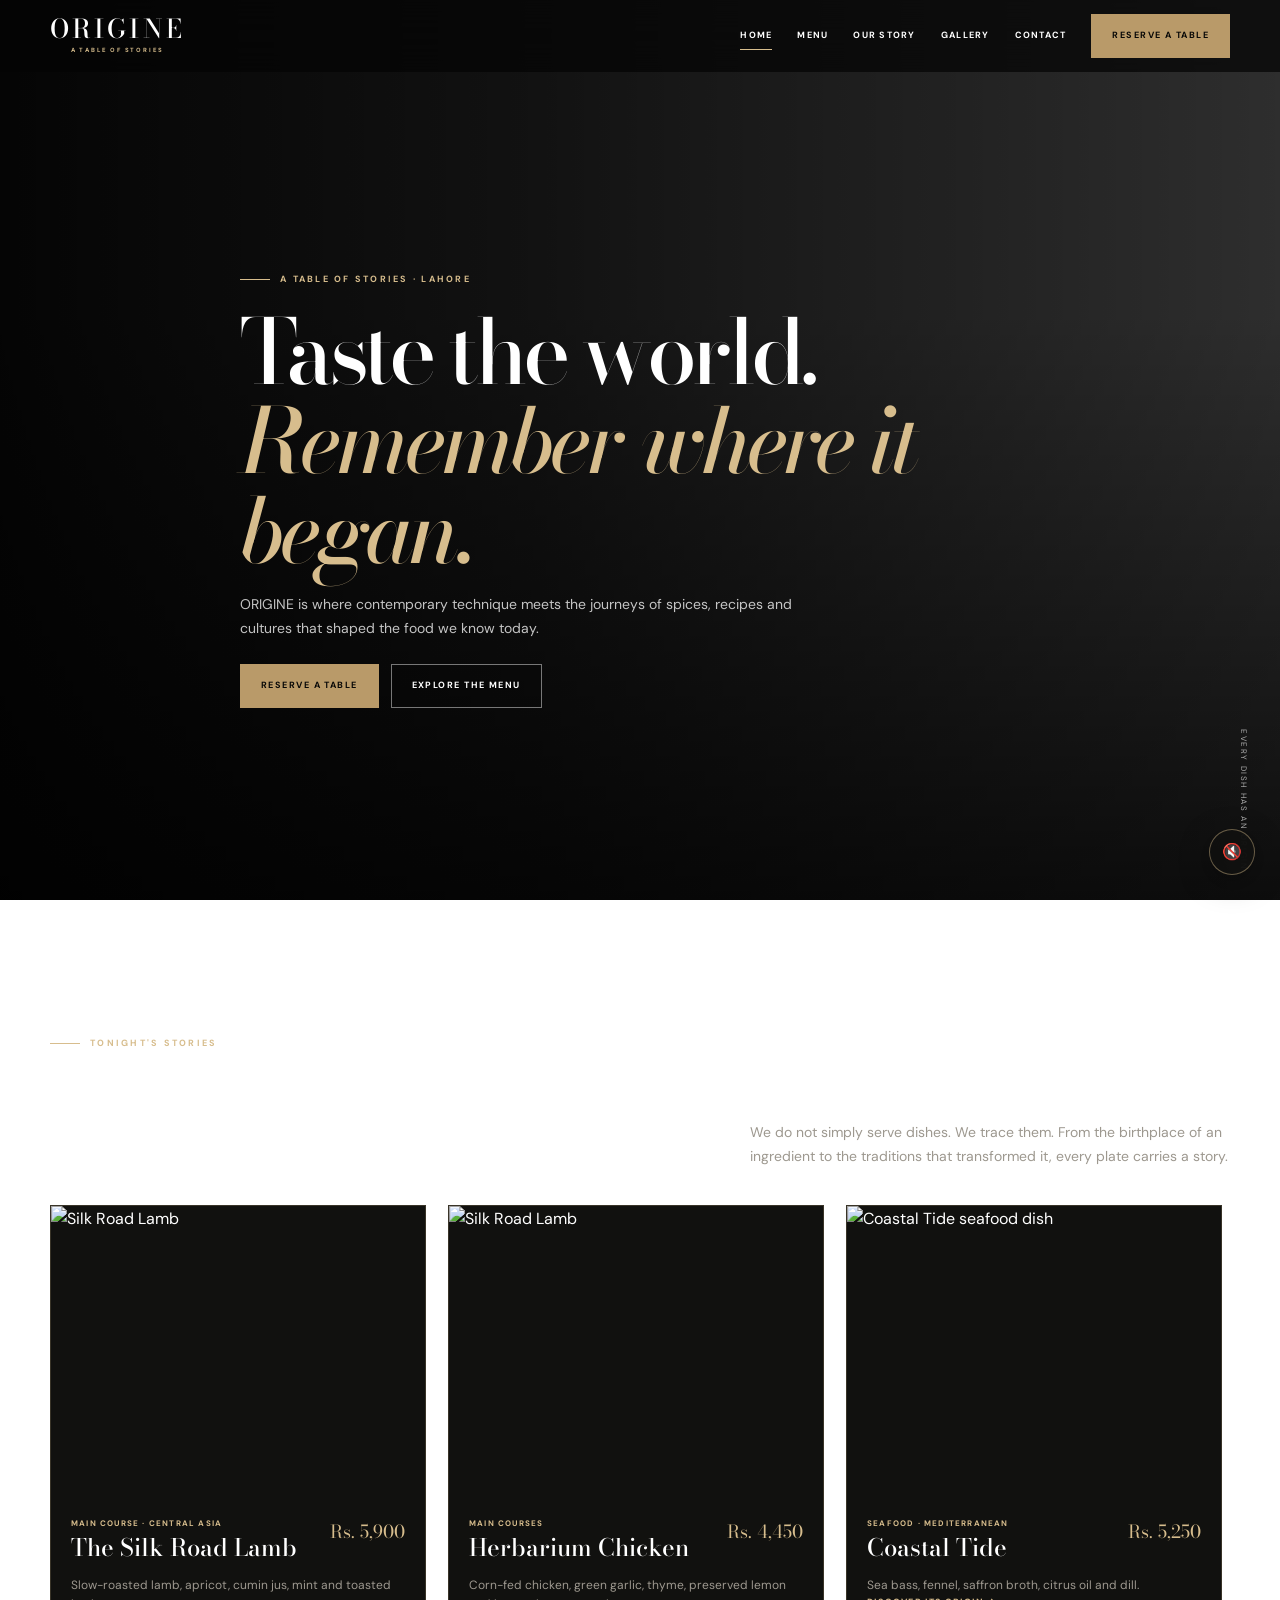
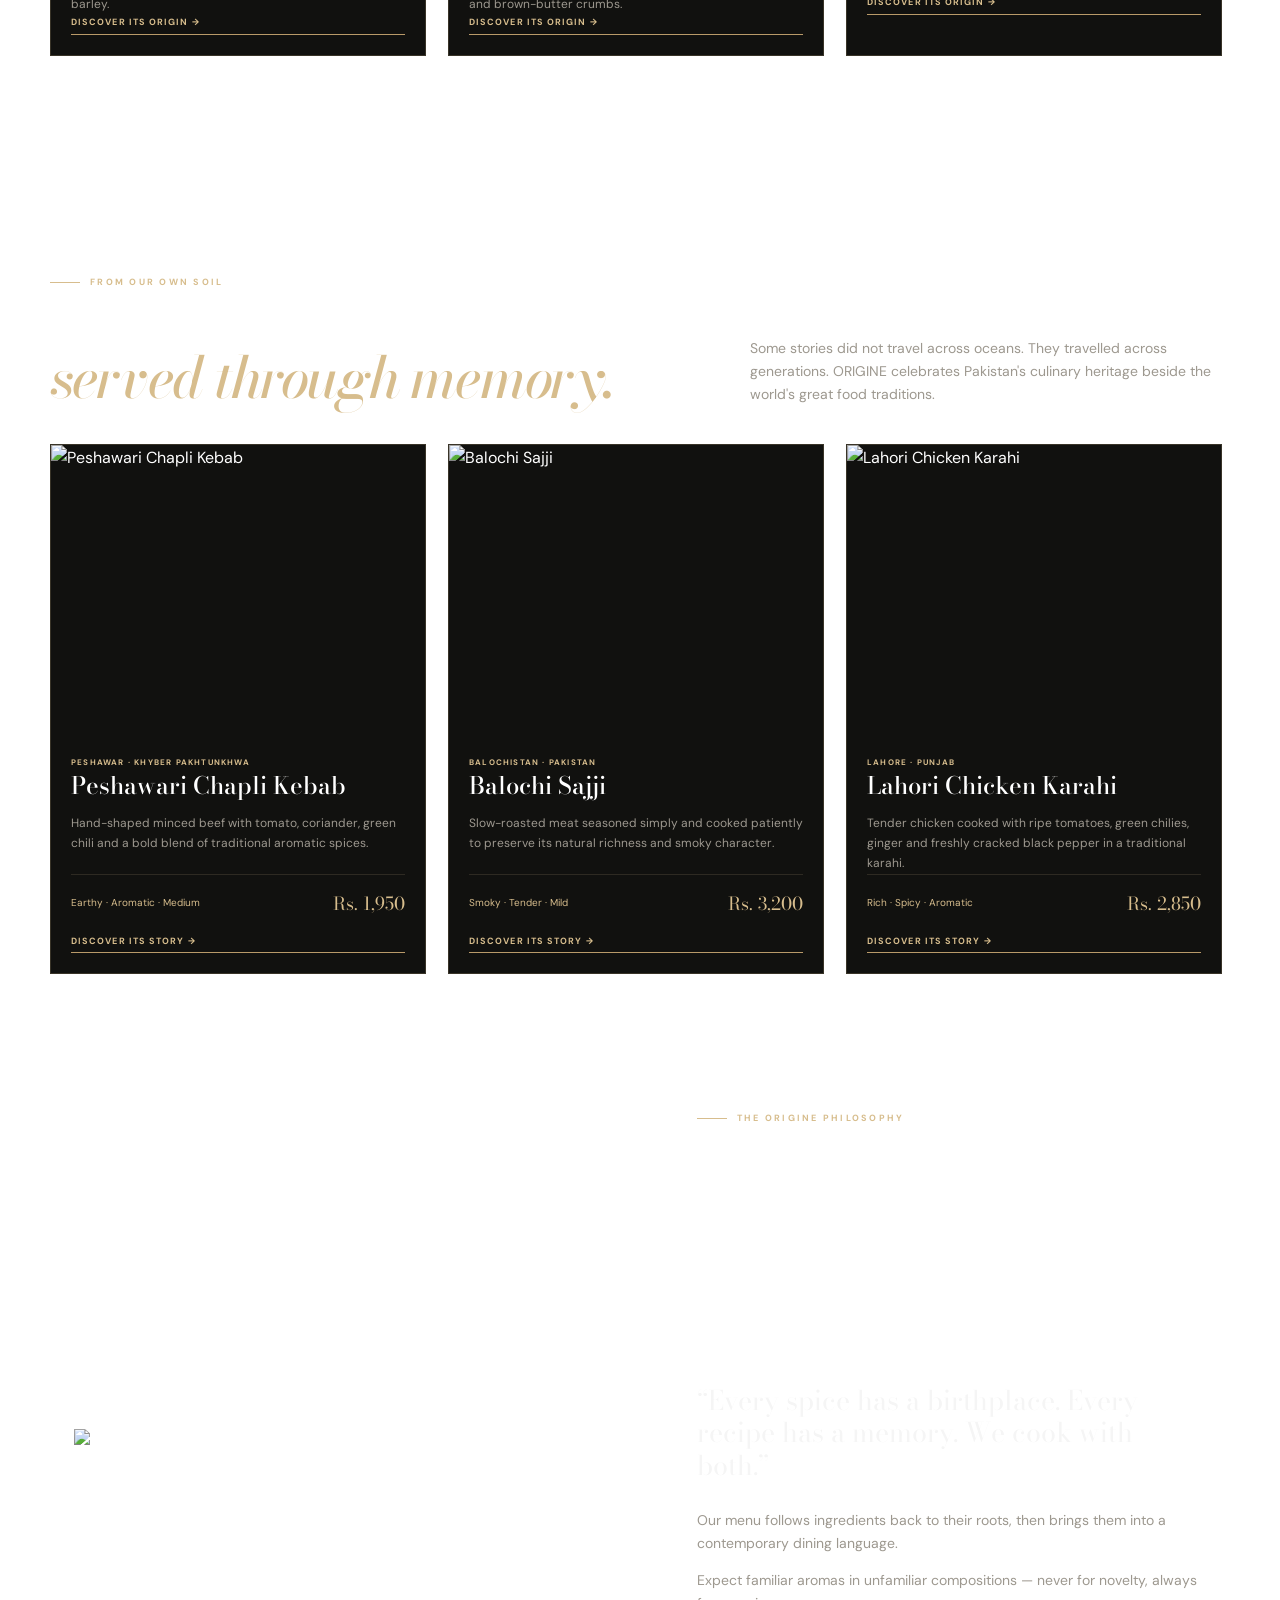
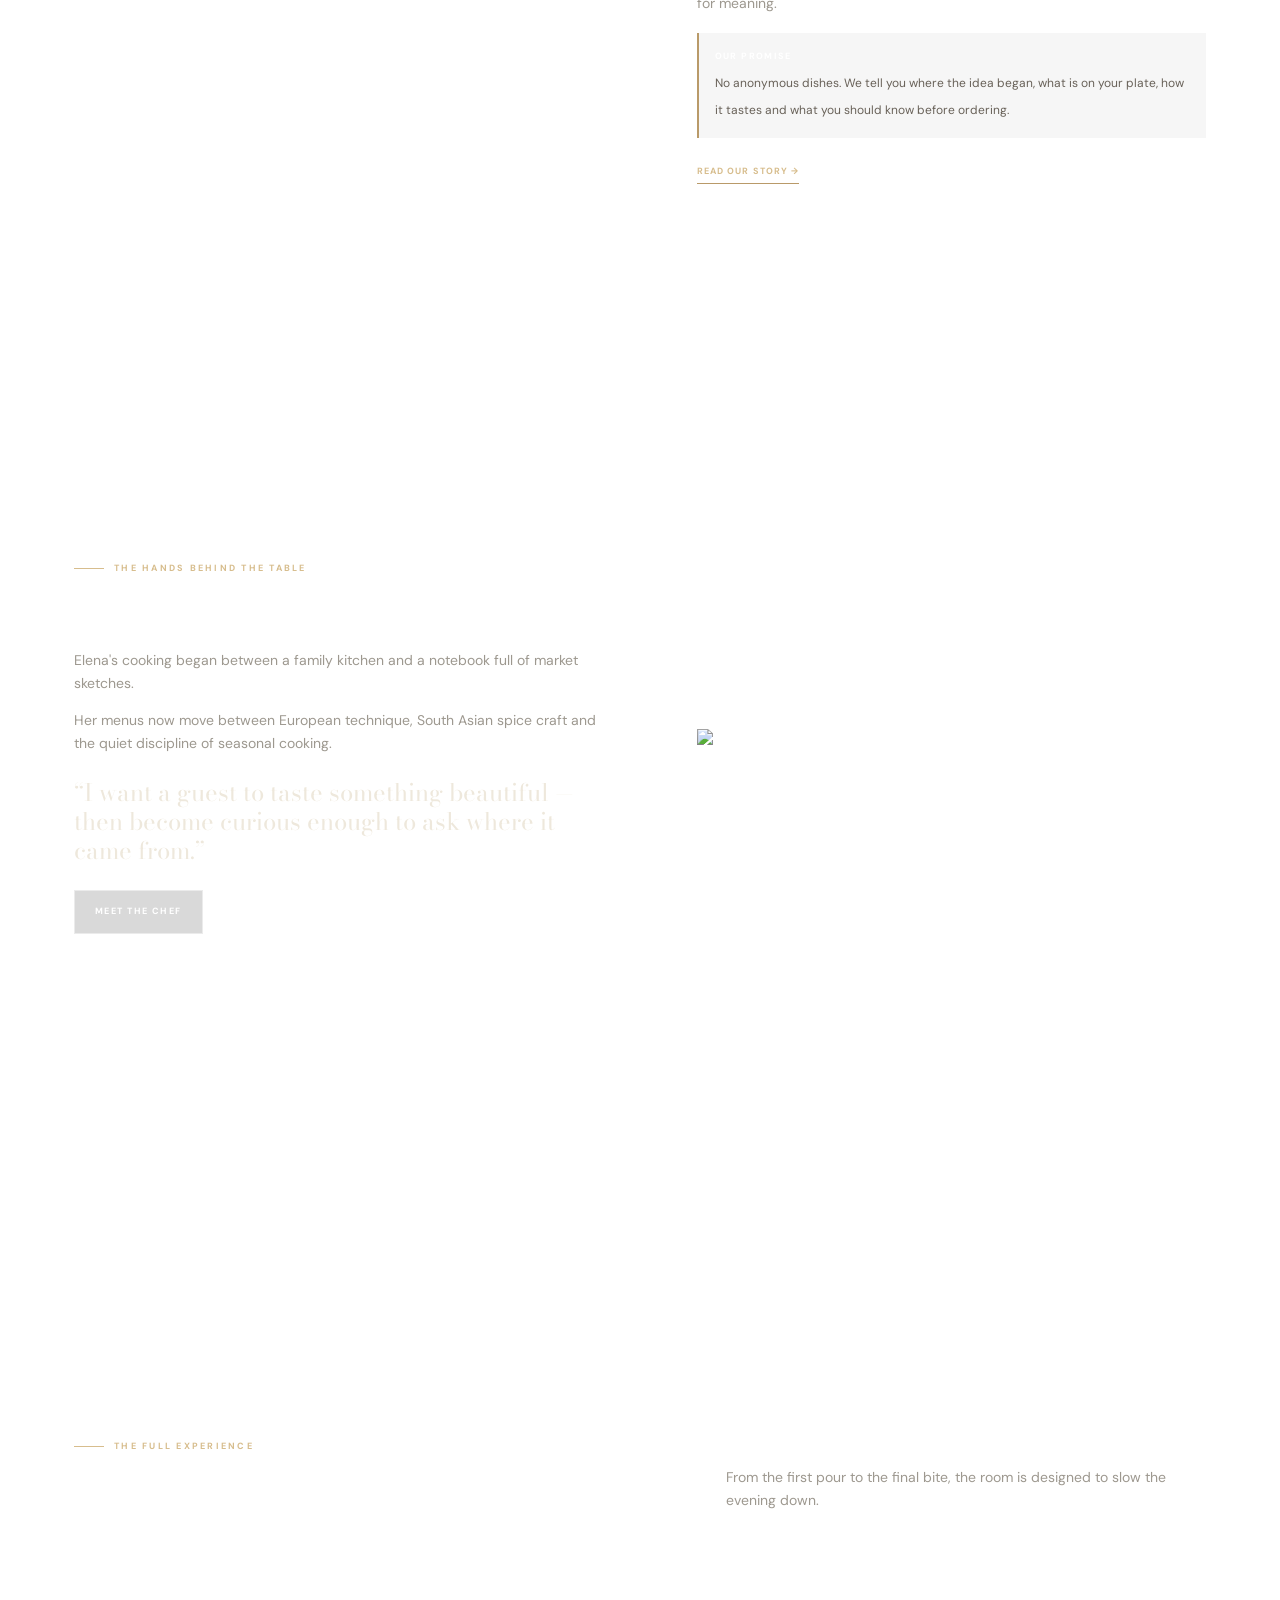
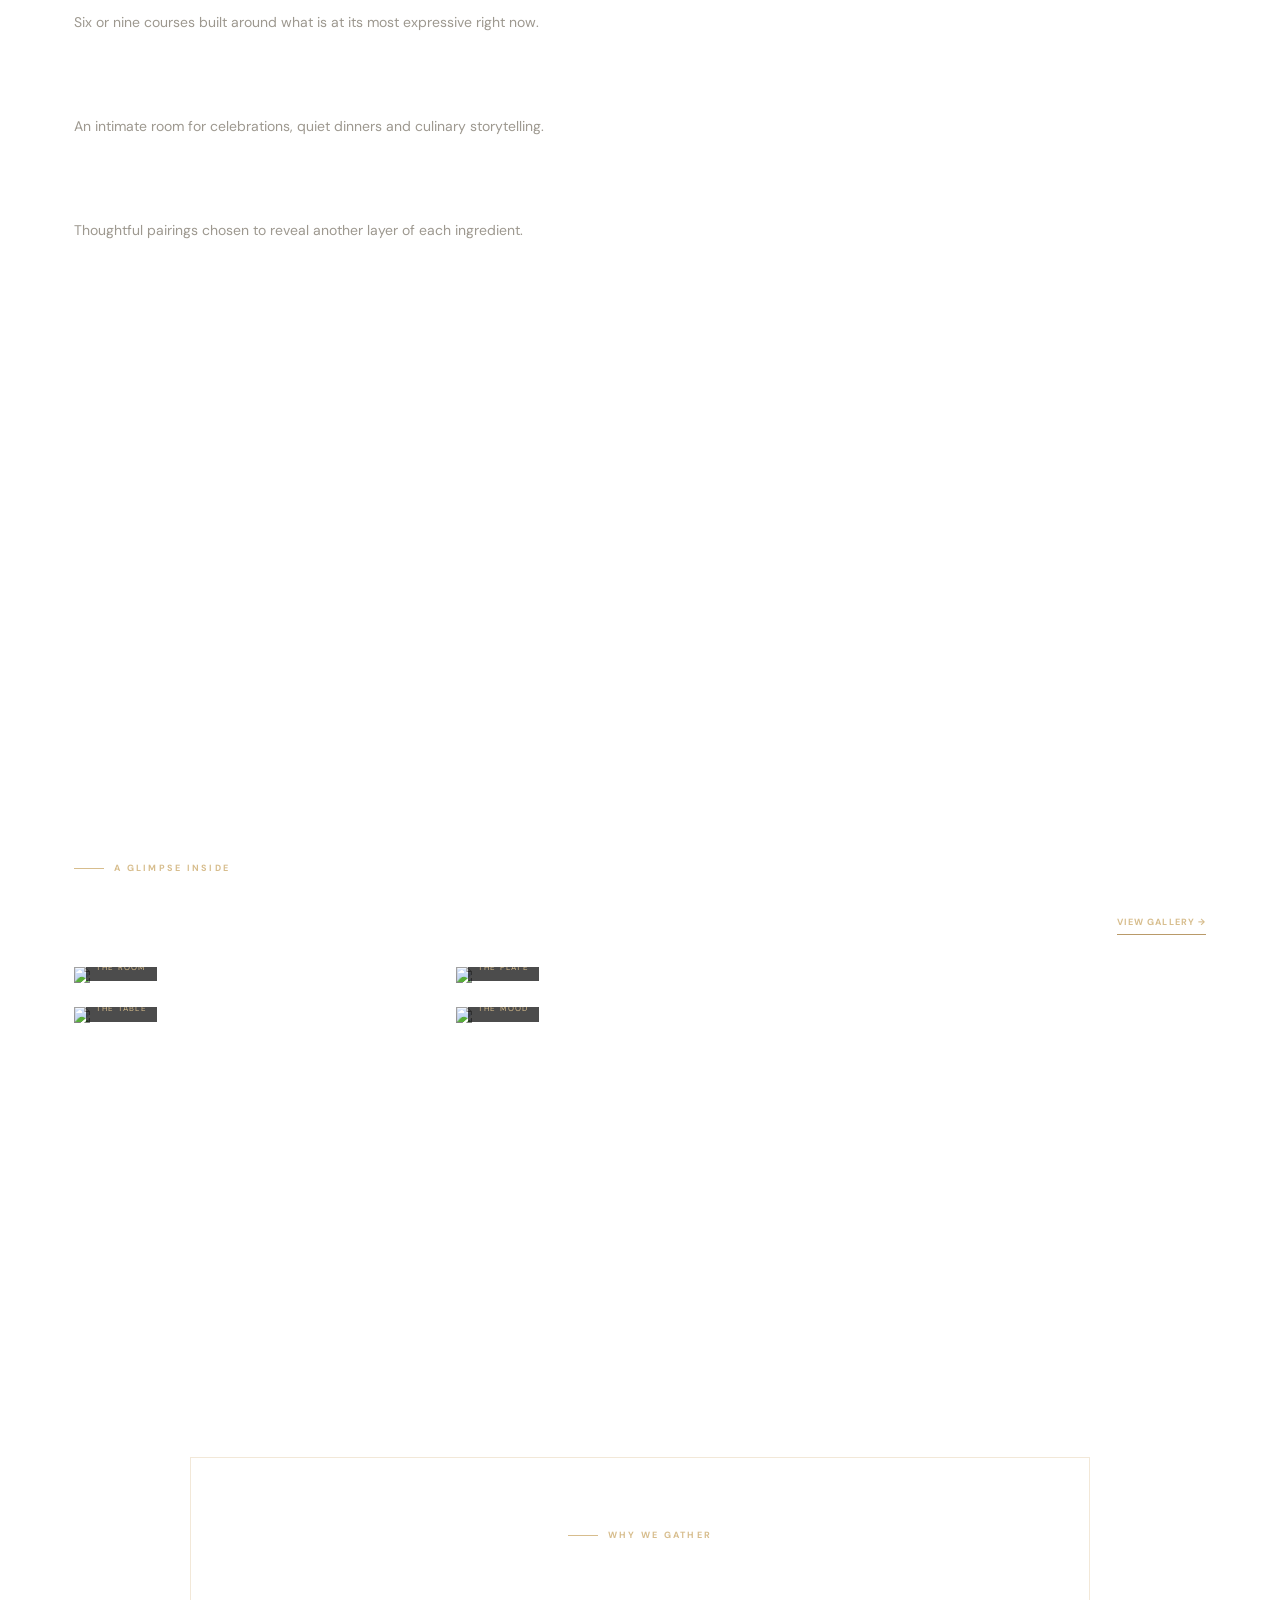
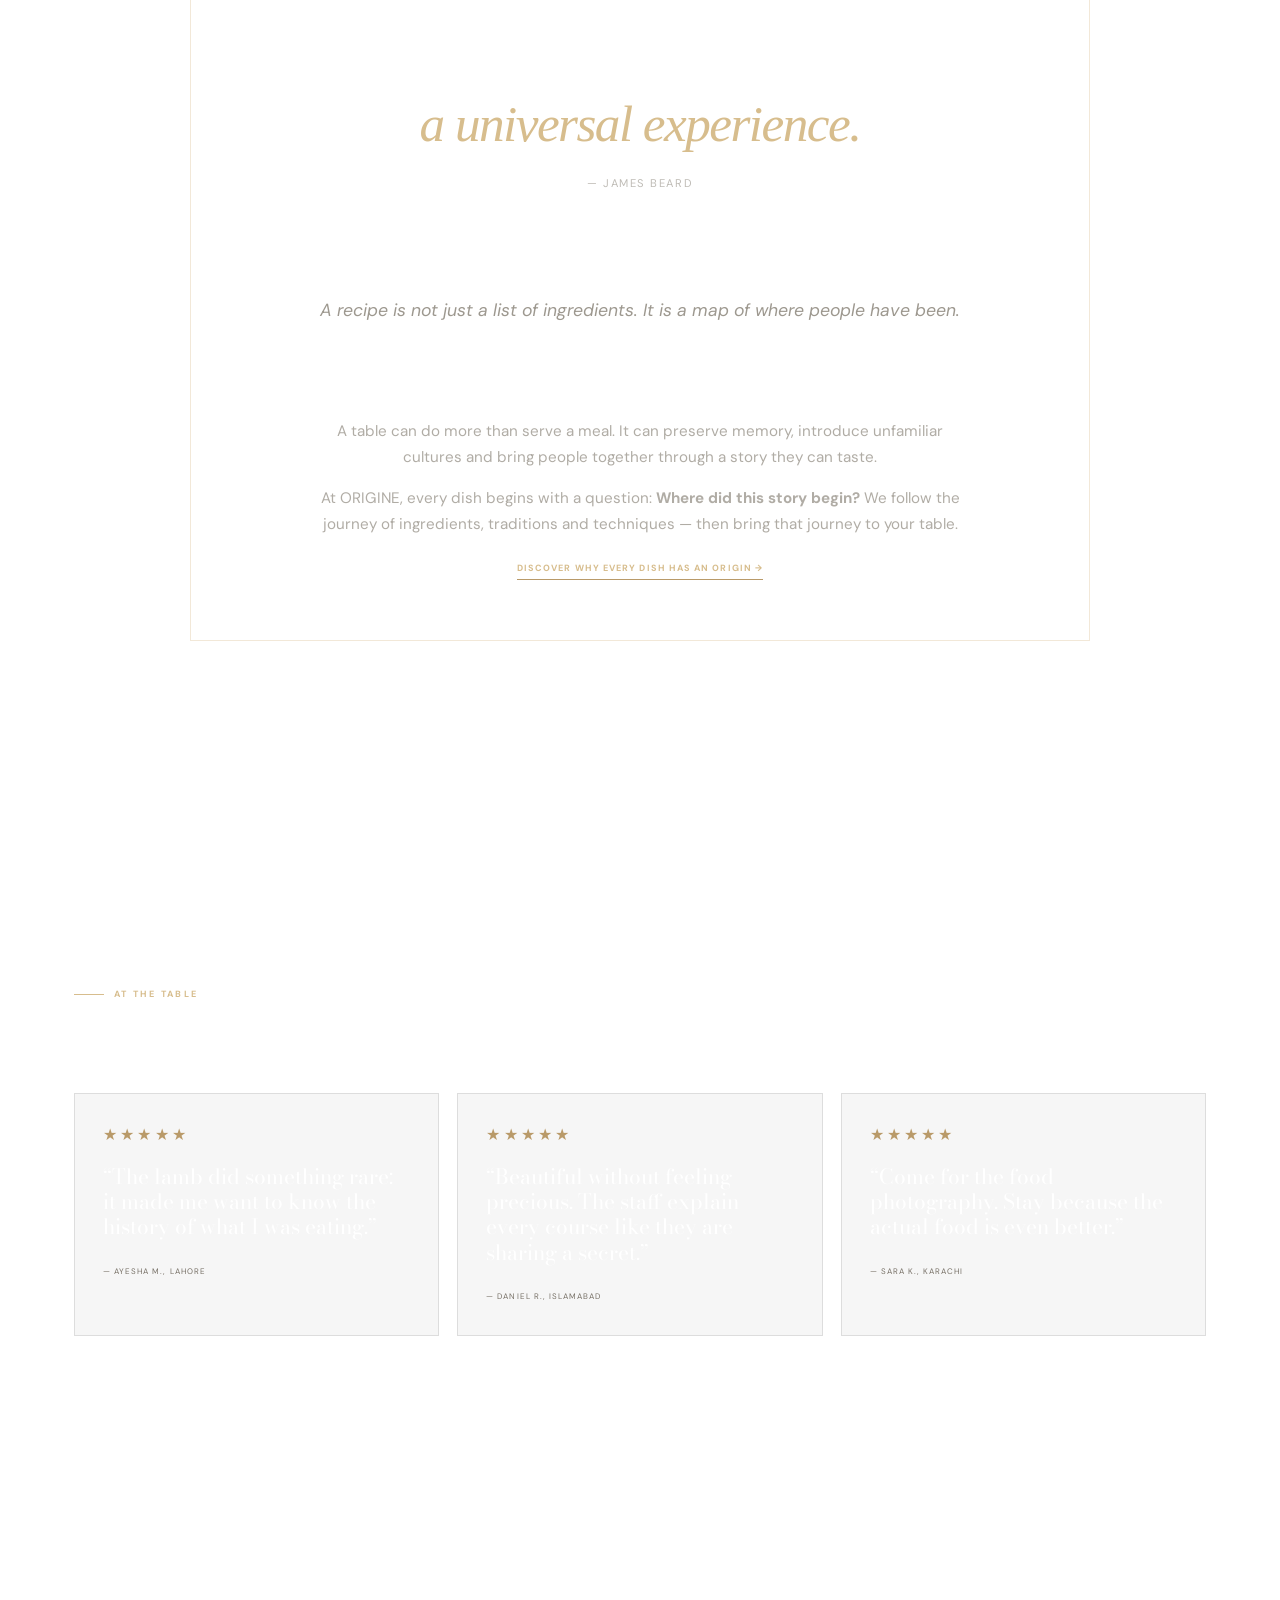
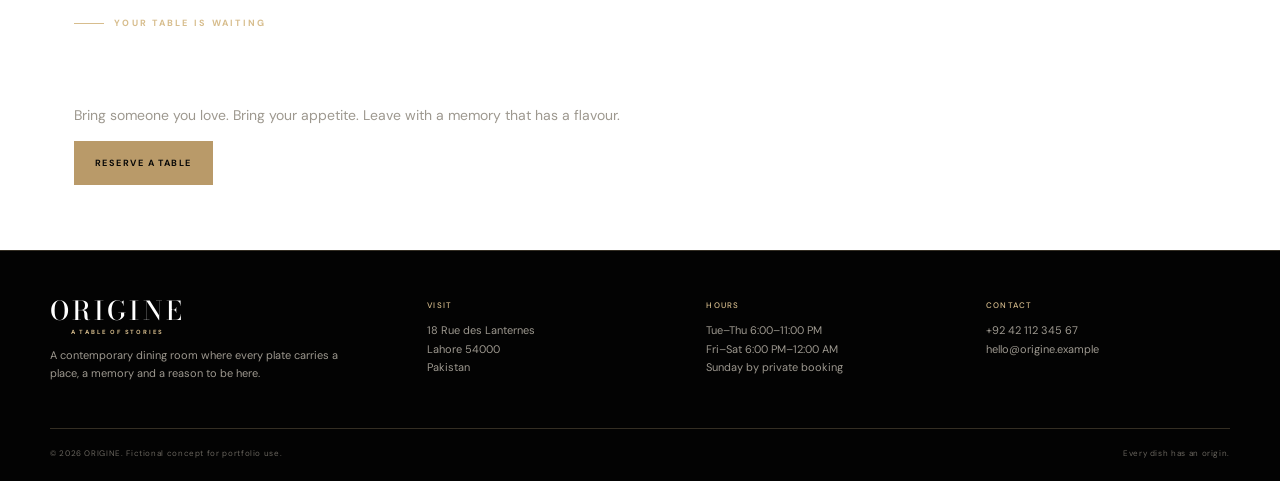
==== commit 6ca6d9e1: "Merge local project with GitHub" ====
--- a/index.html
+++ b/index.html
@@ -1999,7 +1999,6 @@
     >
 </audio>
 
-
 <!-- =====================================================
      SOUND CONTROL BUTTON
 ===================================================== -->
--- a/style.css
+++ b/style.css
@@ -1,97 +1,78 @@
 @import url('https://fonts.googleapis.com/css2?family=Bodoni+Moda:opsz,wght@6..96,400;6..96,500;6..96,600&family=DM+Sans:wght@400;500;600;700&display=swap');
-
 
 /* =====================================================
    ORIGINE
    LUXURY BLACK + CHAMPAGNE GOLD
-   ===================================================== */
-
+===================================================== */
 
 :root {
-
     --black: #050505;
-
     --charcoal: #0c0c0b;
-
     --dark: #11110f;
 
     --gold: #b99a69;
-
     --gold-light: #d7bd8d;
-
     --gold-dark: #92774c;
 
     --cream: #eee8dc;
-
     --ivory: #f5f0e7;
-
     --white: #ffffff;
-
     --muted: #9d988f;
 
-    --line: rgba(215, 189, 141, .23);
-
-    --line-dark: rgba(0,0,0,.18);
-
-    --serif:
-        "Bodoni Moda",
-        Didot,
-        Georgia,
-        serif;
-
-    --sans:
-        "DM Sans",
-        Arial,
-        sans-serif;
+    --line: rgba(215, 189, 141, 0.23);
+    --line-dark: rgba(0, 0, 0, 0.18);
+
+    --serif: "Bodoni Moda", Didot, Georgia, serif;
+    --sans: "DM Sans", Arial, sans-serif;
 
     --container: 1180px;
-
-}
-
-
-/* ================= RESET ================= */
+}
+
+
+/* =====================================================
+   RESET
+===================================================== */
 
 * {
     box-sizing: border-box;
 }
 
-
 html {
     scroll-behavior: smooth;
 }
 
-
 body {
-
     margin: 0;
-
-    background: var(--black);
-
     color: var(--white);
-
     font-family: var(--sans);
-
-    line-height: 1.9;
-
-}
-
+    line-height: 1.65;
+
+    background:
+        linear-gradient(
+            rgba(5, 5, 5, 0.80),
+            rgba(5, 5, 5, 0.80)
+        ),
+        url("https://images.pexels.com/photos/8079350/pexels-photo-8079350.jpeg");
+
+    background-size: cover;
+    background-position: center;
+    background-attachment: fixed;
+    background-repeat: no-repeat;
+}
 
 body.menu-open {
     overflow: hidden;
 }
-
 
 img {
     display: block;
     width: 100%;
 }
 
-
 a {
     color: inherit;
     text-decoration: none;
 }
-
 
 button,
 input,
@@ -100,2645 +81,2248 @@
     font: inherit;
 }
 
-
 button {
     cursor: pointer;
 }
 
 
-/* ================= CONTAINER ================= */
+/* =====================================================
+   CONTAINER
+===================================================== */
 
 .container {
-
-    width:
-        min(
-            var(--container),
-            calc(100% - 48px)
-        );
+    width: min(
+        var(--container),
+        calc(100% - 48px)
+    );
 
     margin-inline: auto;
-
-}
-
-
-/* ================= TYPOGRAPHY ================= */
+}
+
+
+/* =====================================================
+   TYPOGRAPHY
+===================================================== */
 
 h1,
 h2,
 h3,
 h4 {
-
     margin: 0;
-
     font-family: var(--serif);
-
     font-weight: 500;
-
     line-height: 1;
-
-}
-
+}
 
 h2 {
+    font-size: clamp(2.5rem, 4.5vw, 4.8rem);
+    letter-spacing: -0.04em;
+}
+
+h3 {
+    font-size: 1.65rem;
+}
+
+p {
+    color: var(--muted);
+    font-size: 14px;
+}
+
+em {
+    color: var(--gold-light);
+    font-style: italic;
+}
+
+.eyebrow {
+    display: inline-flex;
+    align-items: center;
+    gap: 10px;
+
+    color: var(--gold-light);
+
+    font-size: 9px;
+    font-weight: 700;
+    letter-spacing: 0.25em;
+    text-transform: uppercase;
+}
+
+.eyebrow::before {
+    content: "";
+
+    width: 30px;
+    height: 1px;
+
+    background: currentColor;
+}
+
+
+/* =====================================================
+   BUTTONS
+===================================================== */
+
+.btn {
+    display: inline-flex;
+    align-items: center;
+    justify-content: center;
+
+    min-height: 44px;
+    padding: 0 20px;
+
+    border: 1px solid var(--gold);
+
+    font-size: 9px;
+    font-weight: 700;
+    letter-spacing: 0.16em;
+    text-transform: uppercase;
+
+    transition:
+        transform 0.3s ease,
+        background 0.3s ease,
+        color 0.3s ease,
+        border-color 0.3s ease;
+}
+
+.btn:hover {
+    transform: translateY(-3px);
+}
+
+.btn.gold {
+    background: var(--gold);
+    color: #080807;
+}
+
+.btn.gold:hover {
+    background: var(--gold-light);
+    border-color: var(--gold-light);
+}
+
+.btn.ghost {
+    background: rgba(0, 0, 0, 0.15);
+    color: var(--white);
+    border-color: rgba(255, 255, 255, 0.45);
+}
+
+.btn.ghost:hover {
+    background: var(--white);
+    color: var(--black);
+}
+
+
+/* =====================================================
+   HEADER
+===================================================== */
+
+.site-header {
+    position: fixed;
+
+    top: 0;
+    left: 0;
+    right: 0;
+
+    z-index: 100;
+
+    height: 72px;
+
+    background: rgba(5, 5, 5, 0.72);
+
+    border-bottom: 1px solid transparent;
+
+    backdrop-filter: blur(18px);
+
+    transition: 0.3s ease;
+}
+
+.site-header.scrolled {
+    border-color: var(--line);
+
+    background:
+        rgba(5, 5, 5, 0.92);
+}
+
+.nav {
+    height: 100%;
+
+    display: flex;
+    align-items: center;
+    justify-content: space-between;
+}
+
+
+/* LOGO */
+
+.logo {
+    display: inline-flex;
+    flex-direction: column;
+
+    font-family: var(--serif);
+    font-size: 26px;
+    font-weight: 500;
+
+    line-height: 0.8;
+    letter-spacing: 0.12em;
+}
+
+.logo span {
+    margin-top: 8px;
+
+    color: var(--gold-light);
+
+    font-family: var(--sans);
+    font-size: 6px;
+    font-weight: 700;
+
+    letter-spacing: 0.3em;
+
+    text-align: center;
+}
+
+
+/* DESKTOP NAV */
+
+.nav-links {
+    display: flex;
+    align-items: center;
+
+    gap: 25px;
+
+    font-size: 9px;
+    font-weight: 700;
+
+    letter-spacing: 0.14em;
+    text-transform: uppercase;
+}
+
+.nav-links > a:not(.btn) {
+    position: relative;
+    padding: 7px 0;
+}
+
+.nav-links > a:not(.btn)::after {
+    content: "";
+
+    position: absolute;
+
+    left: 0;
+    bottom: 0;
+
+    width: 0;
+    height: 1px;
+
+    background: var(--gold-light);
+
+    transition: 0.25s ease;
+}
+
+.nav-links > a:hover::after,
+.nav-links > a.active::after {
+    width: 100%;
+}
+
+
+/* MOBILE MENU */
+
+.menu-toggle {
+    display: none;
+
+    width: 42px;
+    height: 42px;
+
+    border: 1px solid var(--line);
+
+    background: transparent;
+}
+
+.menu-toggle i,
+.menu-toggle i::before,
+.menu-toggle i::after {
+    display: block;
+
+    width: 20px;
+    height: 1px;
+
+    background: var(--white);
+
+    position: relative;
+
+    margin: auto;
+
+    transition: 0.3s ease;
+}
+
+.menu-toggle i::before,
+.menu-toggle i::after {
+    content: "";
+
+    position: absolute;
+
+    left: 0;
+}
+
+.menu-toggle i::before {
+    top: -7px;
+}
+
+.menu-toggle i::after {
+    top: 7px;
+}
+
+.mobile-panel {
+    display: none;
+}
+
+
+/* =====================================================
+   GLOBAL COMPACT SECTIONS
+===================================================== */
+
+.section,
+.chef-section,
+.experience-section,
+.testimonial-section,
+.timeline-section,
+.story-light {
+    min-height: 100svh;
+
+    padding: 65px 0;
+
+    display: flex;
+    align-items: center;
+}
+
+.section > .container,
+.chef-section > .container,
+.experience-section > .container,
+.testimonial-section > .container,
+.timeline-section > .container,
+.story-light > .container {
+    width: min(
+        var(--container),
+        calc(100% - 48px)
+    );
+}
+
+
+/* =====================================================
+   HERO
+===================================================== */
+
+.hero {
+    position: relative;
+
+    min-height: 100svh;
+
+    display: flex;
+    align-items: center;
+
+    overflow: hidden;
+}
+
+.hero-bg {
+    position: absolute;
+    inset: 0;
+
+    background-image:
+        linear-gradient(
+            90deg,
+            rgba(0, 0, 0, 0.92) 0%,
+            rgba(0, 0, 0, 0.68) 42%,
+            rgba(0, 0, 0, 0.16) 100%
+        ),
+
+        linear-gradient(
+            0deg,
+            rgba(0, 0, 0, 0.72),
+            transparent 65%
+        ),
+
+        url("https://images.unsplash.com/photo-1515003197210-e0cd71810b5f?auto=format&fit=crop&w=2200&q=90");
+
+    background-size: cover;
+    background-position: center;
+
+    transform: scale(1.02);
+}
+
+.hero-content {
+    position: relative;
+
+    z-index: 2;
+
+    max-width: 800px;
+
+    padding: 110px 0 40px;
+}
+
+.hero h1 {
+    margin: 18px 0;
+
+    font-size:
+        clamp(
+            3.5rem,
+            7vw,
+            7.2rem
+        );
+
+    letter-spacing: -0.055em;
+}
+
+.hero p {
+    max-width: 580px;
+
+    color:
+        rgba(255, 255, 255, 0.76);
+
+    font-size: 14px;
+}
+
+.hero-actions {
+    display: flex;
+    flex-wrap: wrap;
+
+    gap: 12px;
+
+    margin-top: 24px;
+}
+
+.hero-note {
+    position: absolute;
+
+    right: 30px;
+    bottom: 30px;
+
+    z-index: 3;
+
+    color:
+        rgba(255, 255, 255, 0.65);
+
+    font-size: 8px;
+
+    letter-spacing: 0.2em;
+    text-transform: uppercase;
+
+    writing-mode: vertical-rl;
+}
+
+
+/* =====================================================
+   PAGE HERO
+===================================================== */
+
+.page-hero {
+    position: relative;
+
+    min-height: 68svh;
+
+    display: flex;
+    align-items: center;
+
+    overflow: hidden;
+
+    color: white;
+}
+
+.page-hero::before {
+    content: "";
+
+    position: absolute;
+    inset: 0;
+
+    background:
+        linear-gradient(
+            90deg,
+            rgba(0, 0, 0, 0.9),
+            rgba(0, 0, 0, 0.25)
+        );
+}
+
+.page-hero > .container {
+    position: relative;
+
+    z-index: 2;
+
+    padding: 100px 0 35px;
+}
+
+.page-hero h1 {
+    max-width: 800px;
+
+    margin: 18px 0;
+
+    font-size:
+        clamp(
+            3.5rem,
+            7vw,
+            7rem
+        );
+}
+
+.page-hero p {
+    max-width: 600px;
+
+    color:
+        rgba(255, 255, 255, 0.76);
+}
+
+
+/* PAGE BACKGROUNDS */
+
+.menu-hero {
+    background:
+        url("https://images.unsplash.com/photo-1414235077428-338989a2e8c0?auto=format&fit=crop&w=2200&q=90")
+        center / cover;
+}
+
+.story-hero {
+    background:
+        url("https://images.unsplash.com/photo-1517248135467-4c7edcad34c4?auto=format&fit=crop&w=2200&q=90")
+        center / cover;
+}
+
+.gallery-hero {
+    background:
+        url("https://images.unsplash.com/photo-1515003197210-e0cd71810b5f?auto=format&fit=crop&w=2200&q=90")
+        center / cover;
+}
+
+.contact-hero {
+    background:
+        url("https://images.unsplash.com/photo-1550966871-3ed3cdb5ed0c?auto=format&fit=crop&w=2200&q=90")
+        center / cover;
+}
+
+
+/* =====================================================
+   SECTION HEAD
+===================================================== */
+
+.dark-section {
+    background: var(--charcoal);
+}
+
+.section-head {
+    display: flex;
+
+    align-items: flex-end;
+    justify-content: space-between;
+
+    gap: 40px;
+
+    margin-bottom: 32px;
+}
+
+.section-head > div {
+    max-width: 700px;
+}
+
+.section-head p {
+    max-width: 480px;
+
+    margin-bottom: 0;
+}
+
+
+/* =====================================================
+   DISHES + HERITAGE CAROUSEL
+===================================================== */
+
+.dish-grid,
+.heritage-grid {
+    display: flex !important;
+
+    gap: 22px;
+
+    width: 100%;
+
+    overflow-x: auto;
+    overflow-y: hidden;
+
+    padding: 5px 4px 18px;
+
+    scroll-snap-type: x mandatory;
+
+    scroll-behavior: smooth;
+
+    -webkit-overflow-scrolling: touch;
+
+    scrollbar-width: thin;
+
+    scrollbar-color:
+        var(--gold)
+        rgba(255, 255, 255, 0.08);
+}
+
+.dish-grid .dish-card,
+.heritage-grid .heritage-card {
+    flex:
+        0 0
+        calc((100% - 44px) / 3);
+
+    min-width: 0;
+
+    scroll-snap-align: start;
+
+    display: flex;
+    flex-direction: column;
+}
+
+
+/* CARDS */
+
+.dish-card,
+.heritage-card {
+    background: #11110f;
+
+    border:
+        1px solid
+        rgba(215, 189, 141, 0.2);
+
+    overflow: hidden;
+
+    transition: 0.45s ease;
+}
+
+.dish-card:hover,
+.heritage-card:hover {
+    transform: translateY(-6px);
+
+    border-color:
+        rgba(215, 189, 141, 0.55);
+
+    box-shadow:
+        0 20px 55px
+        rgba(0, 0, 0, 0.4);
+}
+
+
+/* IMAGES */
+
+.dish-img,
+.heritage-image {
+    position: relative;
+
+    aspect-ratio: 1 / 0.78;
+
+    overflow: hidden;
+}
+
+.dish-img img,
+.heritage-image img {
+    width: 100%;
+    height: 100%;
+
+    object-fit: cover;
+
+    transition: 0.7s ease;
+}
+
+.dish-card:hover img,
+.heritage-card:hover img {
+    transform: scale(1.06);
+}
+
+
+/* DISH INDEX */
+
+.dish-index {
+    position: absolute;
+
+    top: 12px;
+    right: 12px;
+
+    width: 34px;
+    height: 34px;
+
+    display: grid;
+    place-items: center;
+
+    border:
+        1px solid
+        rgba(255, 255, 255, 0.4);
+
+    background:
+        rgba(0, 0, 0, 0.5);
+
+    color: var(--gold-light);
+
+    font-family: var(--serif);
+}
+
+
+/* CARD BODY */
+
+.dish-body,
+.heritage-body {
+    display: flex;
+    flex-direction: column;
+
+    flex: 1;
+
+    padding: 20px;
+}
+
+.dish-top {
+    display: flex;
+
+    align-items: flex-start;
+    justify-content: space-between;
+
+    gap: 15px;
+}
+
+.meta,
+.light-meta {
+    display: block;
+
+    margin-bottom: 5px;
+
+    color: var(--gold-light);
+
+    font-size: 8px;
+    font-weight: 700;
+
+    letter-spacing: 0.15em;
+    text-transform: uppercase;
+}
+
+.dish-top h3,
+.heritage-body h3 {
+    font-size: 24px;
+
+    margin-bottom: 8px;
+}
+
+.price,
+.heritage-details span:last-child {
+    color: var(--gold-light);
+
+    font-family: var(--serif);
+
+    font-size: 18px;
+
+    white-space: nowrap;
+}
+
+.dish-body p,
+.heritage-body p {
+    min-height: 0;
+
+    margin: 8px 0 0;
+
+    font-size: 12px;
+
+    line-height: 1.65;
+}
+
+.heritage-details {
+    display: flex;
+
+    align-items: center;
+    justify-content: space-between;
+
+    gap: 15px;
+
+    margin-top: auto;
+
+    padding-top: 14px;
+
+    border-top:
+        1px solid
+        rgba(215, 189, 141, 0.15);
+
+    color: var(--gold-light);
+
+    font-size: 10px;
+}
+
+.heritage-link {
+    display: inline-block;
+
+    margin-top: 15px;
+
+    color: var(--gold-light);
+
+    font-size: 11px;
+
+    transition: 0.3s ease;
+}
+
+.heritage-link:hover {
+    transform: translateX(5px);
+
+    color: #fff;
+}
+
+
+/* SCROLLBAR */
+
+.dish-grid::-webkit-scrollbar,
+.heritage-grid::-webkit-scrollbar {
+    height: 6px;
+}
+
+.dish-grid::-webkit-scrollbar-track,
+.heritage-grid::-webkit-scrollbar-track {
+    background:
+        rgba(255, 255, 255, 0.08);
+
+    border-radius: 20px;
+}
+
+.dish-grid::-webkit-scrollbar-thumb,
+.heritage-grid::-webkit-scrollbar-thumb {
+    background: var(--gold);
+
+    border-radius: 20px;
+}
+
+
+/* =====================================================
+   TEXT LINK
+===================================================== */
+
+.text-link {
+    display: inline-flex;
+
+    align-items: center;
+
+    gap: 8px;
+
+    padding-bottom: 4px;
+
+    border-bottom:
+        1px solid
+        var(--gold);
+
+    color: var(--gold-light);
+
+    font-size: 9px;
+    font-weight: 700;
+
+    letter-spacing: 0.12em;
+    text-transform: uppercase;
+
+    background: transparent;
+}
+
+.text-link:hover {
+    gap: 13px;
+}
+
+
+/* =====================================================
+   STORY FEATURE
+===================================================== */
+
+.story-feature {
+    min-height: 100svh;
+
+    display: grid;
+
+    grid-template-columns:
+        1.05fr
+        0.95fr;
+
+    background: var(--ivory);
+
+    color: var(--black);
+}
+
+.story-feature-image {
+    min-height: 100%;
+    height: 100svh;
+}
+
+.story-feature-image img {
+    width: 100%;
+    height: 100%;
+
+    object-fit: cover;
+}
+
+.story-feature-content {
+    display: flex;
+
+    flex-direction: column;
+    justify-content: center;
+
+    padding: 55px;
+}
+
+.story-feature-content h2 {
+    margin: 18px 0;
+}
+
+.story-feature-content > p {
+    color: #676158;
+}
+
+.quote {
+    color: var(--black) !important;
+
+    font-family: var(--serif);
+
+    font-size: 27px;
+
+    line-height: 1.2;
+}
+
+.origin-card {
+    margin: 18px 0;
+
+    padding: 16px;
+
+    border-left:
+        2px solid
+        var(--gold);
+
+    background:
+        rgba(0, 0, 0, 0.035);
+}
+
+.origin-card strong {
+    display: block;
+
+    margin-bottom: 5px;
+
+    font-size: 9px;
+
+    letter-spacing: 0.15em;
+    text-transform: uppercase;
+}
+
+.origin-card span {
+    color: #686158;
+
+    font-size: 12px;
+}
+
+
+/* =====================================================
+   CHEF
+===================================================== */
+
+.chef-section {
+    background:
+        linear-gradient(
+            rgba(5, 5, 5, 0.88),
+            rgba(5, 5, 5, 0.94)
+        ),
+        url("https://images.unsplash.com/photo-1559339352-11d035aa65de?auto=format&fit=crop&w=2200&q=90")
+        center / cover fixed;
+}
+
+.chef-grid {
+    display: grid;
+
+    grid-template-columns:
+        0.85fr
+        1.15fr;
+
+    gap: 60px;
+
+    align-items: center;
+}
+
+.chef-content h2 {
+    margin: 18px 0;
 
     font-size:
         clamp(
             3rem,
-            6vw,
-            5.8rem
+            5vw,
+            5rem
         );
-
-    letter-spacing: -.04em;
-
-}
-
-
-h3 {
-
-    font-size: 2rem;
-
-}
-
-
-p {
+}
+
+.chef-content p {
+    max-width: 540px;
+}
+
+.chef-quote {
+    color: var(--cream);
+
+    font-family: var(--serif);
+
+    font-size: 24px;
+
+    line-height: 1.2;
+}
+
+.chef-image {
+    height: 480px;
+
+    overflow: hidden;
+
+    border:
+        1px solid
+        var(--line);
+}
+
+.chef-image img {
+    width: 100%;
+    height: 100%;
+
+    object-fit: cover;
+}
+
+
+/* =====================================================
+   EXPERIENCE
+===================================================== */
+
+.experience-section {
+    background:
+        linear-gradient(
+            rgba(8, 8, 7, 0.91),
+            rgba(8, 8, 7, 0.95)
+        ),
+        url("https://images.unsplash.com/photo-1517248135467-4c7edcad34c4?auto=format&fit=crop&w=2200&q=90")
+        center / cover fixed;
+}
+
+.experience-grid {
+    display: grid;
+
+    grid-template-columns:
+        repeat(3, 1fr);
+
+    border:
+        1px solid
+        var(--line);
+}
+
+.experience-card {
+    min-height: 230px;
+
+    padding: 30px;
+
+    border-right:
+        1px solid
+        var(--line);
+}
+
+.experience-card:last-child {
+    border-right: 0;
+}
+
+.experience-card > span {
+    color: var(--gold);
+
+    font-family: var(--serif);
+
+    font-size: 45px;
+}
+
+.experience-card h3 {
+    margin: 18px 0 8px;
+}
+
+.experience-card p {
+    font-size: 12px;
+}
+
+
+/* =====================================================
+   MASONRY
+===================================================== */
+
+.masonry {
+    columns: 3 280px;
+
+    column-gap: 14px;
+}
+
+.masonry figure {
+    position: relative;
+
+    margin: 0 0 14px;
+
+    overflow: hidden;
+
+    break-inside: avoid;
+}
+
+.masonry img {
+    transition: 0.6s ease;
+}
+
+.masonry figure:hover img {
+    transform: scale(1.04);
+}
+
+.masonry figcaption {
+    position: absolute;
+
+    left: 12px;
+    bottom: 12px;
+
+    padding: 7px 10px;
+
+    background:
+        rgba(0, 0, 0, 0.7);
+
+    color: var(--gold-light);
+
+    font-size: 8px;
+
+    letter-spacing: 0.15em;
+    text-transform: uppercase;
+}
+
+
+/* =====================================================
+   TESTIMONIALS
+===================================================== */
+
+.testimonial-section {
+    background: var(--ivory);
+
+    color: var(--black);
+}
+
+.testimonial-section p {
+    color: #6b655c;
+}
+
+.testimonials {
+    display: grid;
+
+    grid-template-columns:
+        repeat(3, 1fr);
+
+    gap: 18px;
+}
+
+.review {
+    padding: 28px;
+
+    background:
+        rgba(0, 0, 0, 0.035);
+
+    border:
+        1px solid
+        rgba(0, 0, 0, 0.1);
+}
+
+.stars {
+    color: var(--gold);
+
+    letter-spacing: 0.2em;
+}
+
+.review blockquote {
+    margin: 16px 0;
+
+    font-family: var(--serif);
+
+    font-size: 21px;
+
+    line-height: 1.2;
+}
+
+.review cite {
+    color: #777066;
+
+    font-size: 8px;
+
+    font-style: normal;
+
+    letter-spacing: 0.13em;
+    text-transform: uppercase;
+}
+
+
+/* =====================================================
+   CTA
+===================================================== */
+
+.cta-section,
+.image-story-band {
+    min-height: 65svh;
+
+    padding: 65px 0;
+
+    display: flex;
+    align-items: center;
+
+    text-align: center;
+}
+
+.cta-section {
+    background:
+        linear-gradient(
+            rgba(0, 0, 0, 0.72),
+            rgba(0, 0, 0, 0.86)
+        ),
+        url("https://images.unsplash.com/photo-1414235077428-338989a2e8c0?auto=format&fit=crop&w=2200&q=90")
+        center / cover fixed;
+}
+
+.cta-section h2,
+.image-story-band h2 {
+    margin: 18px 0;
+}
+
+.cta-section p {
+    max-width: 560px;
+
+    margin:
+        0 auto 24px;
+}
+
+
+/* =====================================================
+   MENU PAGE
+===================================================== */
+
+.menu-section {
+    background:
+        linear-gradient(
+            rgba(5, 5, 5, 0.93),
+            rgba(5, 5, 5, 0.93)
+        ),
+        url("https://images.unsplash.com/photo-1515003197210-e0cd71810b5f?auto=format&fit=crop&w=2200&q=90")
+        center / cover fixed;
+}
+
+.filters {
+    display: flex;
+
+    flex-wrap: wrap;
+
+    gap: 8px;
+
+    margin-bottom: 28px;
+}
+
+.filter {
+    padding: 9px 14px;
+
+    border:
+        1px solid
+        var(--line);
+
+    background: transparent;
+
+    color: var(--cream);
+
+    font-size: 8px;
+    font-weight: 700;
+
+    letter-spacing: 0.13em;
+    text-transform: uppercase;
+
+    transition: 0.25s;
+}
+
+.filter:hover,
+.filter.active {
+    background: var(--gold);
+
+    border-color: var(--gold);
+
+    color: var(--black);
+}
+
+.menu-list {
+    display: grid;
+
+    grid-template-columns:
+        repeat(2, 1fr);
+
+    gap: 14px;
+}
+
+.menu-item {
+    display: grid;
+
+    grid-template-columns:
+        135px
+        1fr;
+
+    gap: 18px;
+
+    padding: 14px;
+
+    background:
+        rgba(17, 17, 15, 0.94);
+
+    border:
+        1px solid
+        var(--line);
+
+    transition: 0.3s ease;
+}
+
+.menu-item:hover {
+    border-color:
+        rgba(215, 189, 141, 0.55);
+}
+
+.menu-item.hidden {
+    display: none;
+}
+
+.menu-item > img {
+    width: 135px;
+    height: 145px;
+
+    object-fit: cover;
+}
+
+.menu-item h3 {
+    font-size: 23px;
+}
+
+.menu-details {
+    display: flex;
+
+    flex-wrap: wrap;
+
+    gap: 6px;
+
+    margin: 8px 0;
+}
+
+.tag {
+    padding: 4px 6px;
+
+    border:
+        1px solid
+        var(--line);
+
+    color: var(--gold-light);
+
+    font-size: 7px;
+
+    letter-spacing: 0.1em;
+    text-transform: uppercase;
+}
+
+.detail-panel {
+    display: none;
+
+    margin-top: 12px;
+
+    padding-top: 12px;
+
+    border-top:
+        1px solid
+        var(--line);
+}
+
+.menu-item.open .detail-panel {
+    display: block;
+}
+
+.detail-row {
+    display: grid;
+
+    grid-template-columns:
+        85px
+        1fr;
+
+    gap: 10px;
+
+    margin: 6px 0;
+
     color: var(--muted);
-}
-
-
-em {
-
+
+    font-size: 10px;
+}
+
+.detail-row strong {
     color: var(--gold-light);
 
-    font-style: italic;
-
-}
-
-
-.eyebrow {
-
-    display: inline-flex;
+    font-size: 7px;
+
+    letter-spacing: 0.12em;
+    text-transform: uppercase;
+}
+
+#ownerMenuItems {
+    display: contents;
+}
+
+
+/* =====================================================
+   STORY PAGE
+===================================================== */
+
+.story-dark {
+    background:
+        linear-gradient(
+            rgba(5, 5, 5, 0.9),
+            rgba(5, 5, 5, 0.94)
+        ),
+        url("https://images.unsplash.com/photo-1517248135467-4c7edcad34c4?auto=format&fit=crop&w=2200&q=90")
+        center / cover fixed;
+}
+
+.story-split {
+    display: grid;
+
+    grid-template-columns:
+        1.05fr
+        0.95fr;
+
+    gap: 60px;
 
     align-items: center;
-
-    gap: 10px;
-
+}
+
+.story-large-image {
+    height: 480px;
+
+    overflow: hidden;
+}
+
+.story-large-image img {
+    height: 100%;
+
+    object-fit: cover;
+}
+
+.story-copy {
+    max-width: 540px;
+}
+
+.story-light {
+    background: var(--ivory);
+
+    color: var(--black);
+}
+
+.story-light p {
+    color: #6b655c;
+}
+
+.philosophy-grid {
+    display: grid;
+
+    grid-template-columns:
+        repeat(3, 1fr);
+
+    gap: 18px;
+}
+
+.philosophy-card {
+    padding: 28px;
+
+    border:
+        1px solid
+        rgba(0, 0, 0, 0.12);
+
+    background:
+        rgba(0, 0, 0, 0.025);
+}
+
+.philosophy-card > span {
+    color: var(--gold-dark);
+
+    font-family: var(--serif);
+
+    font-size: 42px;
+}
+
+.philosophy-card h3 {
+    margin: 15px 0 8px;
+}
+
+
+/* TIMELINE */
+
+.timeline {
+    max-width: 760px;
+
+    margin-top: 32px;
+    margin-left: 20px;
+
+    padding-left: 35px;
+
+    border-left:
+        1px solid
+        var(--gold);
+}
+
+.timeline-item {
+    position: relative;
+
+    margin-bottom: 35px;
+}
+
+.timeline-item:last-child {
+    margin-bottom: 0;
+}
+
+.timeline-item::before {
+    content: "";
+
+    position: absolute;
+
+    left: -41px;
+    top: 7px;
+
+    width: 10px;
+    height: 10px;
+
+    border-radius: 50%;
+
+    background: var(--gold);
+
+    box-shadow:
+        0 0 0 6px
+        var(--black);
+}
+
+.timeline-year {
     color: var(--gold-light);
 
-    font-size: 10px;
-
-    font-weight: 700;
-
-    letter-spacing: .25em;
-
+    font-family: var(--serif);
+
+    font-size: 25px;
+}
+
+
+/* =====================================================
+   GALLERY
+===================================================== */
+
+.gallery-grid {
+    display: grid;
+
+    grid-template-columns:
+        repeat(12, 1fr);
+
+    grid-auto-rows: 210px;
+
+    gap: 12px;
+}
+
+.gallery-grid figure {
+    position: relative;
+
+    margin: 0;
+
+    overflow: hidden;
+}
+
+.gallery-grid figure:nth-child(1) {
+    grid-column: span 7;
+    grid-row: span 2;
+}
+
+.gallery-grid figure:nth-child(2),
+.gallery-grid figure:nth-child(3) {
+    grid-column: span 5;
+}
+
+.gallery-grid figure:nth-child(n+4) {
+    grid-column: span 4;
+}
+
+.gallery-grid img {
+    width: 100%;
+    height: 100%;
+
+    object-fit: cover;
+
+    transition: 0.7s ease;
+}
+
+.gallery-grid figure:hover img {
+    transform: scale(1.05);
+}
+
+.gallery-grid figcaption {
+    position: absolute;
+
+    left: 12px;
+    bottom: 12px;
+
+    padding: 7px 10px;
+
+    background:
+        rgba(0, 0, 0, 0.75);
+
+    color: var(--gold-light);
+
+    font-size: 8px;
+
+    letter-spacing: 0.15em;
     text-transform: uppercase;
-
-}
-
-
-.eyebrow::before {
-
-    content: "";
-
-    width: 35px;
-
-    height: 1px;
-
-    background: currentColor;
-
-}
-
-
-/* ================= BUTTONS ================= */
-
-.btn {
-
-    display: inline-flex;
-
+}
+
+
+/* =====================================================
+   IMAGE STORY BAND
+===================================================== */
+
+.image-story-band {
+    background:
+        linear-gradient(
+            rgba(0, 0, 0, 0.74),
+            rgba(0, 0, 0, 0.88)
+        ),
+        url("https://images.unsplash.com/photo-1517248135467-4c7edcad34c4?auto=format&fit=crop&w=2200&q=90")
+        center / cover fixed;
+}
+
+.image-story-band p {
+    max-width: 540px;
+
+    margin-inline: auto;
+}
+
+
+/* =====================================================
+   RESERVATION
+===================================================== */
+
+.reservation-hero {
+    position: relative;
+
+    min-height: 70svh;
+
+    display: flex;
     align-items: center;
 
-    justify-content: center;
-
-    min-height: 48px;
-
-    padding: 0 22px;
-
-    border: 1px solid var(--gold);
-
-    font-size: 10px;
-
-    font-weight: 700;
-
-    letter-spacing: .16em;
-
-    text-transform: uppercase;
-
-    transition:
-        transform .3s ease,
-        background .3s ease,
-        color .3s ease,
-        border-color .3s ease;
-
-}
-
-
-.btn:hover {
-
-    transform: translateY(-3px);
-
-}
-
-
-.btn.gold {
-
-    background: var(--gold);
-
-    color: #080807;
-
-}
-
-
-.btn.gold:hover {
-
-    background: var(--gold-light);
-
-    border-color: var(--gold-light);
-
-}
-
-
-.btn.ghost {
-
-    background: rgba(0,0,0,.15);
-
-    color: var(--white);
-
-    border-color: rgba(255,255,255,.45);
-
-}
-
-
-.btn.ghost:hover {
-
-    background: var(--white);
-
-    color: var(--black);
-
-}
-
-
-/* ================= HEADER ================= */
-
-.site-header {
-
-    position: fixed;
-
-    top: 0;
-
-    left: 0;
-
-    right: 0;
-
-    z-index: 100;
-
-    height: 82px;
-
-    background:
-        rgba(5,5,5,.72);
-
-    border-bottom:
-        1px solid transparent;
-
-    backdrop-filter:
-        blur(18px);
-
-    transition: .3s ease;
-
-}
-
-
-.site-header.scrolled {
-
-    border-color: var(--line);
-
-    background:
-        rgba(5,5,5,.92);
-
-}
-
-
-.nav {
-
-    height: 100%;
-
-    display: flex;
-
-    align-items: center;
-
-    justify-content: space-between;
-
-}
-
-
-/* LOGO */
-
-.logo {
-
-    display: inline-flex;
-
-    flex-direction: column;
-
-    font-family: var(--serif);
-
-    font-size: 29px;
-
-    font-weight: 500;
-
-    line-height: .8;
-
-    letter-spacing: .12em;
-
-}
-
-
-.logo span {
-
-    margin-top: 9px;
-
-    color: var(--gold-light);
-
-    font-family: var(--sans);
-
-    font-size: 7px;
-
-    font-weight: 700;
-
-    letter-spacing: .3em;
-
-    text-align: center;
-
-}
-
-
-/* DESKTOP NAV */
-
-.nav-links {
-
-    display: flex;
-
-    align-items: center;
-
-    gap: 29px;
-
-    font-size: 10px;
-
-    font-weight: 700;
-
-    letter-spacing: .14em;
-
-    text-transform: uppercase;
-
-}
-
-
-.nav-links > a:not(.btn) {
-
+    background:
+        url("https://images.unsplash.com/photo-1414235077428-338989a2e8c0?auto=format&fit=crop&w=2200&q=90")
+        center / cover;
+}
+
+.reservation-overlay {
+    position: absolute;
+    inset: 0;
+
+    background:
+        linear-gradient(
+            rgba(0, 0, 0, 0.78),
+            rgba(0, 0, 0, 0.85)
+        );
+}
+
+.reservation-hero-content {
     position: relative;
 
-    padding: 7px 0;
-
-}
-
-
-.nav-links > a:not(.btn)::after {
-
-    content: "";
-
-    position: absolute;
-
-    left: 0;
-
-    bottom: 0;
-
-    width: 0;
-
-    height: 1px;
-
-    background: var(--gold-light);
-
-    transition: .25s ease;
-
-}
-
-
-.nav-links > a:hover::after,
-.nav-links > a.active::after {
-
-    width: 100%;
-
-}
-
-
-/* MOBILE MENU BUTTON */
-
-.menu-toggle {
-
-    display: none;
-
-    width: 45px;
-
-    height: 45px;
-
-    border: 1px solid var(--line);
-
-    background: transparent;
-
-}
-
-
-.menu-toggle i,
-.menu-toggle i::before,
-.menu-toggle i::after {
-
-    display: block;
-
-    width: 22px;
-
-    height: 1px;
-
-    background: var(--white);
-
-    position: relative;
-
-    margin: auto;
-
-    transition: .3s ease;
-
-}
-
-
-.menu-toggle i::before,
-.menu-toggle i::after {
-
-    content: "";
-
-    position: absolute;
-
-    left: 0;
-
-}
-
-
-.menu-toggle i::before {
-    top: -7px;
-}
-
-
-.menu-toggle i::after {
-    top: 7px;
-}
-
-
-/* MOBILE PANEL */
-
-.mobile-panel {
-
-    display: none;
-
-}
-
-
-/* ================= HERO ================= */
-
-.hero {
-
-    position: relative;
-
-    min-height: 100svh;
-
-    display: flex;
-
-    align-items: flex-end;
-
-    overflow: hidden;
-
-}
-
-
-.hero-bg {
-
-    position: absolute;
-
-    inset: 0;
-
-    background-image:
-
-        linear-gradient(
-            90deg,
-            rgba(0,0,0,.92) 0%,
-            rgba(0,0,0,.68) 42%,
-            rgba(0,0,0,.16) 100%
-        ),
-
-        linear-gradient(
-            0deg,
-            rgba(0,0,0,.72),
-            transparent 65%
-        ),
-
-        url("https://images.unsplash.com/photo-1515003197210-e0cd71810b5f?auto=format&fit=crop&w=2200&q=90");
-
-    background-size: cover;
-
-    background-position: center;
-
-    transform: scale(1.02);
-
-}
-
-
-.hero-content {
-
-    position: relative;
-
     z-index: 2;
 
-    max-width: 850px;
-
-    padding:
-        170px 0
-        100px;
-
-}
-
-
-.hero h1 {
-
-    margin: 24px 0;
+    padding: 100px 0 35px;
+}
+
+.reservation-hero h1 {
+    margin: 18px 0;
 
     font-size:
         clamp(
-            4rem,
-            8vw,
-            8.5rem
+            3.5rem,
+            7vw,
+            7rem
         );
-
-    letter-spacing: -.055em;
-
-}
-
-
-.hero p {
-
-    max-width: 620px;
-
-    color: rgba(255,255,255,.76);
-
-    font-size: 15px;
-
-}
-
-
-.hero-actions {
-
-    display: flex;
-
-    flex-wrap: wrap;
-
-    gap: 12px;
-
-    margin-top: 30px;
-
-}
-
-
-.hero-note {
-
-    position: absolute;
-
-    right: 35px;
-
-    bottom: 35px;
-
-    z-index: 3;
-
-    color: rgba(255,255,255,.65);
-
-    font-size: 9px;
-
-    letter-spacing: .2em;
-
-    text-transform: uppercase;
-
-    writing-mode: vertical-rl;
-
-}
-
-
-/* ================= PAGE HERO ================= */
-
-.page-hero {
-
-    position: relative;
-
-    min-height: 72vh;
-
-    display: flex;
-
-    align-items: flex-end;
-
-    overflow: hidden;
-
-    color: white;
-
-}
-
-
-.page-hero::before {
-
-    content: "";
-
-    position: absolute;
-
-    inset: 0;
-
+}
+
+.reservation-layout {
+    display: grid;
+
+    grid-template-columns:
+        0.75fr
+        1.25fr;
+
+    gap: 55px;
+
+    align-items: start;
+}
+
+.reservation-section {
     background:
         linear-gradient(
-            90deg,
-            rgba(0,0,0,.9),
-            rgba(0,0,0,.25)
-        );
-
-}
-
-
-.page-hero > .container {
-
-    position: relative;
-
-    z-index: 2;
-
-    padding:
-        170px 0
-        85px;
-
-}
-
-
-.page-hero h1 {
-
-    max-width: 850px;
-
-    margin: 25px 0;
-
-    font-size:
-        clamp(
-            4rem,
-            8vw,
-            8rem
-        );
-
-}
-
-
-.page-hero p {
-
-    max-width: 650px;
-
-    color: rgba(255,255,255,.76);
-
-}
-
-
-/* PAGE BACKGROUNDS */
-
-.menu-hero {
-
-    background:
-        url("https://images.unsplash.com/photo-1414235077428-338989a2e8c0?auto=format&fit=crop&w=2200&q=90")
-        center/cover;
-}
-
-
-.story-hero {
-
-    background:
-        url("https://images.unsplash.com/photo-1517248135467-4c7edcad34c4?auto=format&fit=crop&w=2200&q=90")
-        center/cover;
-}
-
-
-.gallery-hero {
-
-    background:
+            rgba(5, 5, 5, 0.92),
+            rgba(5, 5, 5, 0.94)
+        ),
         url("https://images.unsplash.com/photo-1515003197210-e0cd71810b5f?auto=format&fit=crop&w=2200&q=90")
-        center/cover;
-}
-
-
-.contact-hero {
-
-    background:
-        url("https://images.unsplash.com/photo-1550966871-3ed3cdb5ed0c?auto=format&fit=crop&w=2200&q=90")
-        center/cover;
-}
-
-
-/* ================= SECTIONS ================= */
-
-.section {
-
-    padding:
-        120px 0;
-
-}
-
-
-.dark-section {
-
-    background: var(--charcoal);
-
-}
-
-
-.section-head {
-
-    display: flex;
-
-    align-items: flex-end;
-
-    justify-content: space-between;
-
-    gap: 50px;
-
-    margin-bottom: 55px;
-
-}
-
-
-.section-head > div {
-
-    max-width: 720px;
-
-}
-
-
-.section-head p {
-
-    max-width: 500px;
-
-}
-
-
-/* ================= DISHES ================= */
-
-.dish-grid {
-
-    display: grid;
-
-    grid-template-columns:
-        repeat(3, 1fr);
-
-    gap: 22px;
-
-}
-
-
-.dish-card {
-
-    background: #11110f;
-
-    border:
-        1px solid
-        rgba(215,189,141,.2);
-
-    transition: .45s ease;
-
-}
-/* ================= PAKISTANI HERITAGE DISHES ================= */
-
-.heritage-grid {
-    display: grid;
-    grid-template-columns: repeat(3, 1fr);
-    gap: 22px;
-}
-
-
-/* CARD */
-
-.heritage-card {
-    background: #11110f;
-
-    border: 1px solid rgba(215, 189, 141, .2);
-
-    transition: .45s ease;
-
-    overflow: hidden;
-}
-
-
-.heritage-card:hover {
-    transform: translateY(-8px);
-
-    border-color: rgba(215, 189, 141, .55);
-
-    box-shadow: 0 30px 70px rgba(0, 0, 0, .4);
-}
-
-
-/* IMAGE */
-
-.heritage-image {
-    position: relative;
-
-    aspect-ratio: 1 / 1.02;
-
-    overflow: hidden;
-}
-
-
-.heritage-image img {
-    width: 100%;
-    height: 100%;
-
-    object-fit: cover;
-
-    display: block;
-
-    transition: .7s ease;
-}
-
-
-.heritage-card:hover .heritage-image img {
-    transform: scale(1.06);
-}
-
-
-/* CARD BODY */
-
-.heritage-body {
-    padding: 25px;
-}
-
-
-/* META TEXT */
-
-.light-meta {
-    display: block;
-
-    margin-bottom: 7px;
-
-    color: var(--gold-light);
-
-    font-size: 9px;
-
-    font-weight: 700;
-
-    letter-spacing: .15em;
-
-    text-transform: uppercase;
-}
-
-
-/* DISH NAME */
-
-.heritage-body h3 {
-    font-size: 27px;
-
-    margin-bottom: 15px;
-
-    color: #fff;
-}
-
-
-/* DESCRIPTION */
-
-.heritage-body p {
-    min-height: 52px;
-
-    font-size: 13px;
-
-    line-height: 1.8;
-
-    margin-bottom: 20px;
-}
-
-
-/* DETAILS + PRICE */
-
-.heritage-details {
-    display: flex;
-
-    align-items: center;
-
-    justify-content: space-between;
-
-    gap: 15px;
-
-    padding-top: 18px;
-
-    margin-top: 18px;
-
-    border-top: 1px solid rgba(215, 189, 141, .15);
-
-    color: var(--gold-light);
-
-    font-size: 11px;
-
-    letter-spacing: .04em;
-}
-
-
-.heritage-details span:last-child {
-    color: var(--gold-light);
-
-    font-family: var(--serif);
-
-    font-size: 19px;
-
-    white-space: nowrap;
-}
-
-
-/* DISCOVER LINK */
-
-.heritage-link {
-    display: inline-block;
-
-    margin-top: 22px;
-
-    color: var(--gold-light);
-
-    transition: .3s ease;
-}
-
-
-.heritage-link:hover {
-    transform: translateX(5px);
-
-    color: #fff;
-}
-
-
-.dish-card:hover {
-
-    transform: translateY(-8px);
-
-    border-color:
-        rgba(215,189,141,.55);
-
-    box-shadow:
-        0 30px 70px rgba(0,0,0,.4);
-
-}
-
-
-.dish-img {
-
-    position: relative;
-
-    aspect-ratio: 1 / 1.02;
-
-    overflow: hidden;
-
-}
-
-
-.dish-img img {
-
-    width: 100%;
-
-    height: 100%;
-
-    object-fit: cover;
-
-    transition: .7s ease;
-
-}
-
-
-.dish-card:hover img {
-
-    transform: scale(1.06);
-
-}
-
-
-.dish-index {
-
-    position: absolute;
-
-    top: 15px;
-
-    right: 15px;
-
-    width: 38px;
-
-    height: 38px;
-
-    display: grid;
-
-    place-items: center;
-
-    border:
-        1px solid
-        rgba(255,255,255,.4);
-
-    background:
-        rgba(0,0,0,.5);
-
-    color: var(--gold-light);
-
-    font-family: var(--serif);
-
-}
-
-
-.dish-body {
-
-    padding: 25px;
-
-}
-
-
-.dish-top {
-
-    display: flex;
-
-    align-items: flex-start;
-
-    justify-content: space-between;
-
-    gap: 18px;
-
-}
-
-
-.meta {
-
-    display: block;
-
-    margin-bottom: 7px;
-
-    color: var(--gold-light);
-
-    font-size: 9px;
-
-    font-weight: 700;
-
-    letter-spacing: .15em;
-
-    text-transform: uppercase;
-
-}
-
-
-.dish-top h3 {
-
-    font-size: 27px;
-
-}
-
-
-.price {
-
-    color: var(--gold-light);
-
-    font-family: var(--serif);
-
-    font-size: 19px;
-
-    white-space: nowrap;
-
-}
-
-
-.dish-body p {
-
-    min-height: 52px;
-
-    font-size: 13px;
-
-}
-
-
-/* ================= LINKS ================= */
-
-.text-link {
-
-    display: inline-flex;
-
-    align-items: center;
-
-    gap: 8px;
-
-    padding-bottom: 4px;
-
-    border-bottom:
-        1px solid
-        var(--gold);
-
-    color: var(--gold-light);
-
-    font-size: 10px;
-
-    font-weight: 700;
-
-    letter-spacing: .12em;
-
-    text-transform: uppercase;
-
-    background: transparent;
-
-}
-
-
-.text-link:hover {
-
-    gap: 13px;
-
-}
-
-
-/* ================= STORY FEATURE ================= */
-
-.story-feature {
-
-    display: grid;
-
-    grid-template-columns:
-        1.05fr
-        .95fr;
-
-    background: var(--ivory);
-
-    color: var(--black);
-
-}
-
-
-.story-feature-image {
-
-    min-height: 700px;
-
-}
-
-
-.story-feature-image img {
-
-    width: 100%;
-
-    height: 100%;
-
-    object-fit: cover;
-
-}
-
-
-.story-feature-content {
-
-    display: flex;
-
-    flex-direction: column;
-
-    justify-content: center;
-
-    padding: 80px;
-
-}
-
-
-.story-feature-content h2 {
-
-    margin: 25px 0;
-
-}
-
-
-.story-feature-content > p {
-
-    color: #676158;
-
-}
-
-
-.quote {
-
-    color: var(--black) !important;
-
-    font-family: var(--serif);
-
-    font-size: 32px;
-
-    line-height: 1.2;
-
-}
-
-
-.origin-card {
-
-    margin:
-        25px 0;
-
-    padding:
-        20px;
+        center / cover fixed;
+}
+
+.reservation-intro h2 {
+    margin: 18px 0;
+}
+
+.reservation-note {
+    margin-top: 25px;
+
+    padding: 18px;
 
     border-left:
         2px solid
         var(--gold);
 
     background:
-        rgba(0,0,0,.035);
-
-}
-
-
-.origin-card strong {
-
-    display: block;
-
-    margin-bottom: 7px;
-
-    font-size: 10px;
-
-    letter-spacing: .15em;
-
+        rgba(255, 255, 255, 0.035);
+}
+
+.reservation-note strong {
+    color: var(--gold-light);
+
+    font-size: 9px;
+
+    letter-spacing: 0.15em;
     text-transform: uppercase;
-
-}
-
-
-.origin-card span {
-
-    color: #686158;
-
-    font-size: 13px;
-
-}
-
-
-/* ================= CHEF ================= */
-
-.chef-section {
-
-    padding: 120px 0;
-
-    background:
-
-        linear-gradient(
-            rgba(5,5,5,.88),
-            rgba(5,5,5,.94)
-        ),
-
-        url("https://images.unsplash.com/photo-1559339352-11d035aa65de?auto=format&fit=crop&w=2200&q=90")
-
-        center/cover fixed;
-
-}
-
-
-.chef-grid {
-
-    display: grid;
-
-    grid-template-columns:
-        .85fr
-        1.15fr;
-
-    gap: 80px;
-
-    align-items: center;
-
-}
-
-
-.chef-content h2 {
-
-    margin: 25px 0;
-
-    font-size:
-        clamp(
-            3.5rem,
-            6vw,
-            6rem
-        );
-
-}
-
-
-.chef-content p {
-
-    max-width: 570px;
-
-}
-
-
-.chef-quote {
-
-    color: var(--cream);
-
-    font-family: var(--serif);
-
-    font-size: 28px;
-
-    line-height: 1.2;
-
-}
-
-
-.chef-image {
-
-    height: 650px;
-
-    overflow: hidden;
+}
+
+
+/* FORM */
+
+.form-card {
+    padding: 28px;
+
+    background:
+        rgba(17, 17, 15, 0.94);
 
     border:
         1px solid
         var(--line);
 
-}
-
-
-.chef-image img {
-
+    box-shadow:
+        0 25px 60px
+        rgba(0, 0, 0, 0.35);
+}
+
+.form-grid {
+    display: grid;
+
+    grid-template-columns:
+        1fr
+        1fr;
+
+    gap: 14px;
+}
+
+.field {
+    display: flex;
+
+    flex-direction: column;
+
+    gap: 6px;
+}
+
+.field.full {
+    grid-column: 1 / -1;
+}
+
+label {
+    color: var(--gold-light);
+
+    font-size: 8px;
+    font-weight: 700;
+
+    letter-spacing: 0.13em;
+    text-transform: uppercase;
+}
+
+input,
+select,
+textarea {
     width: 100%;
 
-    height: 100%;
-
-    object-fit: cover;
-
-}
-
-
-/* ================= EXPERIENCE ================= */
-
-.experience-section {
-
-    padding: 120px 0;
-
-    background:
-
+    padding: 11px;
+
+    border:
+        1px solid
+        rgba(215, 189, 141, 0.2);
+
+    outline: none;
+
+    background: #090908;
+
+    color: var(--white);
+}
+
+input::placeholder,
+textarea::placeholder {
+    color: #77736c;
+}
+
+textarea {
+    min-height: 95px;
+
+    resize: vertical;
+}
+
+input:focus,
+select:focus,
+textarea:focus {
+    border-color: var(--gold);
+
+    box-shadow:
+        0 0 0 3px
+        rgba(185, 154, 105, 0.1);
+}
+
+.error {
+    min-height: 14px;
+
+    color: #df8374;
+
+    font-size: 9px;
+}
+
+.submit-btn {
+    width: 100%;
+}
+
+
+/* =====================================================
+   CONTACT
+===================================================== */
+
+.contact-page .section {
+    background:
         linear-gradient(
-            rgba(8,8,7,.91),
-            rgba(8,8,7,.95)
+            rgba(5, 5, 5, 0.9),
+            rgba(5, 5, 5, 0.94)
         ),
-
-        url("https://images.unsplash.com/photo-1517248135467-4c7edcad34c4?auto=format&fit=crop&w=2200&q=90")
-
-        center/cover fixed;
-
-}
-
-
-.experience-grid {
-
+        url("https://images.unsplash.com/photo-1550966871-3ed3cdb5ed0c?auto=format&fit=crop&w=2200&q=90")
+        center / cover fixed;
+}
+
+.contact-layout {
     display: grid;
 
     grid-template-columns:
-        repeat(3,1fr);
+        0.9fr
+        1.1fr;
+
+    gap: 55px;
+}
+
+.contact-information h2 {
+    margin: 18px 0 30px;
+}
+
+.contact-list {
+    display: grid;
+
+    grid-template-columns:
+        1fr
+        1fr;
+
+    gap: 22px;
+}
+
+.contact-list > div {
+    padding-top: 14px;
+
+    border-top:
+        1px solid
+        var(--line);
+}
+
+.contact-list span {
+    color: var(--gold-light);
+
+    font-size: 8px;
+    font-weight: 700;
+
+    letter-spacing: 0.16em;
+}
+
+.contact-list p {
+    font-size: 12px;
+}
+
+.contact-form-card {
+    padding: 28px;
+
+    background:
+        rgba(17, 17, 15, 0.94);
 
     border:
         1px solid
         var(--line);
-
-}
-
-
-.experience-card {
-
-    min-height: 280px;
-
-    padding: 40px;
-
-    border-right:
-        1px solid
-        var(--line);
-
-}
-
-
-.experience-card:last-child {
-
-    border-right: 0;
-
-}
-
-
-.experience-card > span {
-
-    color: var(--gold);
-
-    font-family: var(--serif);
-
-    font-size: 55px;
-
-}
-
-
-.experience-card h3 {
-
-    margin: 28px 0 10px;
-
-}
-
-
-.experience-card p {
-
-    font-size: 13px;
-
-}
-
-
-/* ================= MASONRY ================= */
-
-.masonry {
-
-    columns: 3 280px;
-
-    column-gap: 16px;
-
-}
-
-
-.masonry figure {
+}
+
+.contact-form-card h3 {
+    margin: 18px 0;
+
+    font-size: 34px;
+}
+
+.contact-form-card .field {
+    margin-bottom: 14px;
+}
+
+.form-message {
+    color: var(--gold-light);
+
+    font-size: 11px;
+}
+
+
+/* MAP */
+
+.map-section {
+    min-height: auto;
+
+    padding: 0 0 70px;
+
+    background: var(--black);
+}
+
+.map {
+    min-height: 330px;
 
     position: relative;
 
-    margin:
-        0 0 16px;
-
-    overflow: hidden;
-
-    break-inside: avoid;
-
-}
-
-
-.masonry img {
-
-    transition: .6s ease;
-
-}
-
-
-.masonry figure:hover img {
-
-    transform: scale(1.04);
-
-}
-
-
-.masonry figcaption {
-
-    position: absolute;
-
-    left: 15px;
-
-    bottom: 15px;
-
-    padding: 8px 12px;
-
-    background:
-        rgba(0,0,0,.7);
-
-    color: var(--gold-light);
-
-    font-size: 9px;
-
-    letter-spacing: .15em;
-
-    text-transform: uppercase;
-
-}
-
-
-/* ================= TESTIMONIALS ================= */
-
-.testimonial-section {
-
-    padding: 120px 0;
-
-    background: var(--ivory);
-
-    color: var(--black);
-
-}
-
-
-.testimonial-section p {
-
-    color: #6b655c;
-
-}
-
-
-.testimonials {
-
-    display: grid;
-
-    grid-template-columns:
-        repeat(3,1fr);
-
-    gap: 20px;
-
-}
-
-
-.review {
-
-    padding: 35px;
-
-    background: rgba(0,0,0,.035);
-
-    border:
-        1px solid
-        rgba(0,0,0,.1);
-
-}
-
-
-.stars {
-
-    color: var(--gold);
-
-    letter-spacing: .2em;
-
-}
-
-
-.review blockquote {
-
-    margin: 20px 0;
-
-    font-family: var(--serif);
-
-    font-size: 25px;
-
-    line-height: 1.2;
-
-}
-
-
-.review cite {
-
-    color: #777066;
-
-    font-size: 9px;
-
-    font-style: normal;
-
-    letter-spacing: .13em;
-
-    text-transform: uppercase;
-
-}
-
-
-/* ================= CTA ================= */
-
-.cta-section {
-
-    position: relative;
-
-    padding: 130px 0;
-
-    text-align: center;
-
-    overflow: hidden;
-
-    background:
-
+    background:
         linear-gradient(
-            rgba(0,0,0,.72),
-            rgba(0,0,0,.86)
+            rgba(0, 0, 0, 0.18),
+            rgba(0, 0, 0, 0.18)
         ),
-
-        url("https://images.unsplash.com/photo-1414235077428-338989a2e8c0?auto=format&fit=crop&w=2200&q=90")
-
-        center/cover fixed;
-
-}
-
-
-.cta-section h2 {
-
-    margin: 25px 0;
-
-}
-
-
-.cta-section p {
-
-    max-width: 580px;
-
-    margin:
-        0 auto 30px;
-
-}
-
-
-/* ================= MENU PAGE ================= */
-
-.menu-section {
-
-    background:
-
-        linear-gradient(
-            rgba(5,5,5,.93),
-            rgba(5,5,5,.93)
-        ),
-
-        url("https://images.unsplash.com/photo-1515003197210-e0cd71810b5f?auto=format&fit=crop&w=2200&q=90")
-
-        center/cover fixed;
-
-}
-
-
-.filters {
-
-    display: flex;
-
-    flex-wrap: wrap;
-
-    gap: 8px;
-
-    margin-bottom: 45px;
-
-}
-
-
-.filter {
-
-    padding:
-        11px 17px;
+        url("https://images.unsplash.com/photo-1449824913935-59a10b8d2000?auto=format&fit=crop&w=1800&q=80")
+        center / cover;
 
     border:
         1px solid
         var(--line);
-
-    background: transparent;
-
-    color: var(--cream);
-
-    font-size: 9px;
-
-    font-weight: 700;
-
-    letter-spacing: .13em;
-
-    text-transform: uppercase;
-
-    transition: .25s;
-
-}
-
-
-.filter:hover,
-.filter.active {
-
-    background: var(--gold);
-
-    border-color: var(--gold);
-
-    color: var(--black);
-
-}
-
-
-.menu-list {
-
-    display: grid;
-
-    grid-template-columns:
-        repeat(2,1fr);
-
-    gap: 18px;
-
-}
-
-
-.menu-item {
-
-    display: grid;
-
-    grid-template-columns:
-        160px
-        1fr;
-
-    gap: 22px;
-
-    padding: 18px;
-
-    background: rgba(17,17,15,.94);
+}
+
+.map-overlay {
+    position: absolute;
+
+    left: 25px;
+    bottom: 25px;
+
+    padding: 20px;
+
+    background:
+        rgba(5, 5, 5, 0.88);
 
     border:
         1px solid
         var(--line);
-
-    transition: .3s ease;
-
-}
-
-
-.menu-item:hover {
-
-    border-color:
-        rgba(215,189,141,.55);
-
-}
-
-
-.menu-item.hidden {
-
-    display: none;
-
-}
-
-
-.menu-item > img {
-
-    width: 160px;
-
-    height: 180px;
-
-    object-fit: cover;
-
-}
-
-
-.menu-item h3 {
-
-    font-size: 27px;
-
-}
-
-
-.menu-details {
-
-    display: flex;
-
-    flex-wrap: wrap;
-
-    gap: 7px;
-
-    margin: 10px 0;
-
-}
-
-
-.tag {
-
-    padding: 4px 7px;
+}
+
+.map-overlay span {
+    display: block;
+
+    color: var(--gold-light);
+
+    font-family: var(--serif);
+
+    font-size: 26px;
+
+    letter-spacing: 0.08em;
+}
+
+.map-overlay strong {
+    display: block;
+
+    margin-top: 7px;
+}
+
+.map-overlay small {
+    color: var(--muted);
+}
+
+
+/* =====================================================
+   QUOTE SECTION
+===================================================== */
+
+.origine-quote-section {
+    position: relative;
+
+    overflow: hidden;
+}
+
+.origine-quote {
+    position: relative;
+
+    max-width: 900px;
+
+    margin: 0 auto;
+
+    padding: 60px 55px;
+
+    text-align: center;
 
     border:
         1px solid
-        var(--line);
+        rgba(201, 164, 100, 0.25);
+
+    background:
+        rgba(255, 255, 255, 0.02);
+}
+
+.large-quote-mark {
+    display: block;
+
+    margin-bottom: -25px;
+
+    font-family: Georgia, serif;
+
+    font-size: 110px;
+
+    line-height: 1;
+
+    opacity: 0.35;
+}
+
+.origine-quote blockquote {
+    max-width: 720px;
+
+    margin: 0 auto;
+
+    font-family: Georgia, serif;
+
+    font-size:
+        clamp(
+            2rem,
+            4vw,
+            4rem
+        );
+
+    line-height: 1.12;
+
+    letter-spacing: -0.03em;
+}
+
+.origine-quote blockquote em {
+    display: block;
+
+    margin-top: 8px;
+}
+
+.quote-author {
+    margin-top: 22px;
+
+    font-size: 0.7rem;
+
+    letter-spacing: 0.14em;
+    text-transform: uppercase;
+
+    opacity: 0.65;
+}
+
+.quote-divider {
+    width: 60px;
+    height: 1px;
+
+    margin: 32px auto;
+
+    background: currentColor;
+
+    opacity: 0.25;
+}
+
+.origine-meaning {
+    max-width: 650px;
+
+    margin: 0 auto 15px;
+
+    font-size: 0.95rem;
+
+    line-height: 1.7;
+
+    opacity: 0.8;
+}
+
+
+/* =====================================================
+   HERITAGE QUOTE SLIDER
+===================================================== */
+
+.heritage-quote {
+    position: relative;
+
+    width: 100%;
+
+    overflow: hidden;
+
+    min-height: 150px;
+
+    display: flex;
+    align-items: center;
+    justify-content: center;
+}
+
+.quote-slider {
+    position: relative;
+
+    width: 100%;
+
+    min-height: 150px;
+}
+
+.quote-slide {
+    position: absolute;
+
+    top: 0;
+    left: 0;
+
+    width: 100%;
+    min-height: 150px;
+
+    display: flex;
+
+    flex-direction: column;
+
+    align-items: center;
+    justify-content: center;
+
+    text-align: center;
+
+    opacity: 0;
+
+    transform: translateX(100%);
+
+    transition:
+        transform 1s ease-in-out,
+        opacity 1s ease-in-out;
+
+    padding: 15px;
+}
+
+.quote-slide.active {
+    opacity: 1;
+
+    transform: translateX(0);
+}
+
+.quote-slide.exit {
+    opacity: 0;
+
+    transform: translateX(-100%);
+}
+
+.quote-mark {
+    font-size: 3.5rem;
+
+    line-height: 1;
+
+    margin-bottom: 6px;
+}
+
+.quote-slide p {
+    max-width: 700px;
+
+    margin: 0;
+
+    font-size: 1.1rem;
+
+    line-height: 1.6;
+
+    font-style: italic;
+}
+
+
+/* =====================================================
+   SOUND BUTTON
+===================================================== */
+
+.origine-sound-toggle {
+    position: fixed;
+
+    right: 25px;
+    bottom: 25px;
+
+    width: 46px;
+    height: 46px;
+
+    display: flex;
+
+    align-items: center;
+    justify-content: center;
+
+    padding: 0;
+
+    border-radius: 50%;
+
+    border:
+        1px solid
+        rgba(215, 189, 141, 0.45);
+
+    background:
+        rgba(17, 17, 15, 0.88);
 
     color: var(--gold-light);
 
-    font-size: 8px;
-
-    letter-spacing: .1em;
-
-    text-transform: uppercase;
-
-}
-
-
-.detail-panel {
-
-    display: none;
-
-    margin-top: 15px;
-
-    padding-top: 14px;
+    cursor: pointer;
+
+    z-index: 99999;
+
+    backdrop-filter: blur(10px);
+
+    box-shadow:
+        0 8px 30px
+        rgba(0, 0, 0, 0.35);
+
+    transition:
+        transform 0.35s ease,
+        border-color 0.35s ease,
+        background 0.35s ease;
+}
+
+.origine-sound-toggle .sound-icon {
+    font-size: 16px;
+}
+
+.origine-sound-toggle:hover {
+    transform: translateY(-3px);
+
+    border-color:
+        var(--gold-light);
+
+    background:
+        rgba(25, 24, 20, 0.95);
+}
+
+.origine-sound-toggle:active {
+    transform: scale(0.94);
+}
+
+.origine-sound-toggle.sound-playing
+.sound-icon {
+    animation:
+        origineSoundPulse
+        2.5s
+        ease-in-out
+        infinite;
+}
+
+@keyframes origineSoundPulse {
+
+    0% {
+        transform: scale(1);
+    }
+
+    50% {
+        transform: scale(1.12);
+    }
+
+    100% {
+        transform: scale(1);
+    }
+
+}
+
+
+/* =====================================================
+   FOOTER
+===================================================== */
+
+.footer {
+    padding: 50px 0 20px;
+
+    background: #030303;
 
     border-top:
         1px solid
         var(--line);
-
-}
-
-
-.menu-item.open .detail-panel {
-
-    display: block;
-
-}
-
-
-.detail-row {
-
-    display: grid;
-
-    grid-template-columns:
-        95px
-        1fr;
-
-    gap: 12px;
-
-    margin: 7px 0;
-
-    color: var(--muted);
-
-    font-size: 11px;
-
-}
-
-
-.detail-row strong {
-
-    color: var(--gold-light);
-
-    font-size: 8px;
-
-    letter-spacing: .12em;
-
-    text-transform: uppercase;
-
-}
-
-
-/* ================= STORY PAGE ================= */
-
-.story-dark {
-
-    background:
-
-        linear-gradient(
-            rgba(5,5,5,.9),
-            rgba(5,5,5,.94)
-        ),
-
-        url("https://images.unsplash.com/photo-1517248135467-4c7edcad34c4?auto=format&fit=crop&w=2200&q=90")
-
-        center/cover fixed;
-
-}
-
-
-.story-split {
-
-    display: grid;
-
-    grid-template-columns:
-        1.05fr
-        .95fr;
-
-    gap: 80px;
-
-    align-items: center;
-
-}
-
-
-.story-large-image {
-
-    height: 650px;
-
-    overflow: hidden;
-
-}
-
-
-.story-large-image img {
-
-    height: 100%;
-
-    object-fit: cover;
-
-}
-
-
-.story-copy {
-
-    max-width: 570px;
-
-}
-
-
-.story-light {
-
-    padding: 120px 0;
-
-    background: var(--ivory);
-
-    color: var(--white);
-
-}
-
-
-.story-light p {
-
-    color: #6b655c;
-
-}
-
-
-.philosophy-grid {
-
-    display: grid;
-
-    grid-template-columns:
-        repeat(3,1fr);
-
-    gap: 20px;
-
-}
-
-
-.philosophy-card {
-
-    padding: 35px;
-
-    border:
-        1px solid
-        rgba(0,0,0,.12);
-
-    background:
-        rgba(0,0,0,.025);
-
-}
-
-
-.philosophy-card > span {
-
-    color: var(--gold-dark);
-
-    font-family: var(--serif);
-
-    font-size: 48px;
-
-}
-
-
-.philosophy-card h3 {
-
-    margin: 20px 0 10px;
-
-}
-
-
-.timeline-section {
-
-    padding: 120px 0;
-
-    background:
-
-        linear-gradient(
-            rgba(8,8,7,.93),
-            rgba(8,8,7,.96)
-        ),
-
-        url("https://images.unsplash.com/photo-1515003197210-e0cd71810b5f?auto=format&fit=crop&w=2200&q=90")
-
-        center/cover fixed;
-
-}
-
-
-.timeline {
-
-    max-width: 800px;
-
-    margin-top: 50px;
-
-    margin-left: 20px;
-
-    padding-left: 45px;
-
-    border-left:
-        1px solid
-        var(--gold);
-
-}
-
-
-.timeline-item {
-
-    position: relative;
-
-    margin-bottom: 65px;
-
-}
-
-
-.timeline-item::before {
-
-    content: "";
-
-    position: absolute;
-
-    left: -51px;
-
-    top: 8px;
-
-    width: 11px;
-
-    height: 11px;
-
-    border-radius: 50%;
-
-    background: var(--gold);
-
-    box-shadow:
-        0 0 0 7px var(--black);
-
-}
-
-
-.timeline-year {
-
-    color: var(--gold-light);
-
-    font-family: var(--serif);
-
-    font-size: 30px;
-
-}
-
-
-/* ================= GALLERY PAGE ================= */
-
-.gallery-grid {
-
-    display: grid;
-
-    grid-template-columns:
-        repeat(12,1fr);
-
-    grid-auto-rows: 270px;
-
-    gap: 14px;
-
-}
-
-
-.gallery-grid figure {
-
-    position: relative;
-
-    margin: 0;
-
-    overflow: hidden;
-
-}
-
-
-.gallery-grid figure:nth-child(1) {
-
-    grid-column:
-        span 7;
-
-    grid-row:
-        span 2;
-
-}
-
-
-.gallery-grid figure:nth-child(2),
-.gallery-grid figure:nth-child(3) {
-
-    grid-column:
-        span 5;
-
-}
-
-
-.gallery-grid figure:nth-child(n+4) {
-
-    grid-column:
-        span 4;
-
-}
-
-
-.gallery-grid img {
-
-    width: 100%;
-
-    height: 100%;
-
-    object-fit: cover;
-
-    transition: .7s ease;
-
-}
-
-
-.gallery-grid figure:hover img {
-
-    transform: scale(1.05);
-
-}
-
-
-.gallery-grid figcaption {
-
-    position: absolute;
-
-    left: 15px;
-
-    bottom: 15px;
-
-    padding: 8px 12px;
-
-    background:
-        rgba(0,0,0,.75);
-
-    color: var(--gold-light);
-
-    font-size: 9px;
-
-    letter-spacing: .15em;
-
-    text-transform: uppercase;
-
-}
-
-
-.image-story-band {
-
-    padding: 130px 0;
-
-    text-align: center;
-
-    background:
-
-        linear-gradient(
-            rgba(0,0,0,.74),
-            rgba(0,0,0,.88)
-        ),
-
-        url("https://images.unsplash.com/photo-1517248135467-4c7edcad34c4?auto=format&fit=crop&w=2200&q=90")
-
-        center/cover fixed;
-
-}
-
-
-.image-story-band h2 {
-
-    margin: 25px 0;
-
-}
-
-
-.image-story-band p {
-
-    max-width: 550px;
-
-    margin-inline: auto;
-
-}
-
-
-/* ================= RESERVATION ================= */
-
-.reservation-hero {
-
-    position: relative;
-
-    min-height: 70vh;
-
-    display: flex;
-
-    align-items: flex-end;
-
-    background:
-
-        url("https://images.unsplash.com/photo-1414235077428-338989a2e8c0?auto=format&fit=crop&w=2200&q=90")
-
-        center/cover;
-
-}
-
-
-.reservation-overlay {
-
-    position: absolute;
-
-    inset: 0;
-
-    background:
-        linear-gradient(
-            rgba(0,0,0,.78),
-            rgba(0,0,0,.85)
-        );
-
-}
-
-
-.reservation-hero-content {
-
-    position: relative;
-
-    z-index: 2;
-
-    padding:
-        170px 0
-        85px;
-
-}
-
-
-.reservation-hero h1 {
-
-    margin: 25px 0;
-
-    font-size:
-        clamp(
-            4rem,
-            8vw,
-            8rem
-        );
-
-}
-
-
-.reservation-layout {
-
-    display: grid;
-
-    grid-template-columns:
-        .75fr
-        1.25fr;
-
-    gap: 75px;
-
-    align-items: start;
-
-}
-
-
-.reservation-section {
-
-    background:
-
-        linear-gradient(
-            rgba(5,5,5,.92),
-            rgba(5,5,5,.94)
-        ),
-
-        url("https://images.unsplash.com/photo-1515003197210-e0cd71810b5f?auto=format&fit=crop&w=2200&q=90")
-
-        center/cover fixed;
-
-}
-
-
-.reservation-intro h2 {
-
-    margin: 25px 0;
-
-}
-
-
-.reservation-note {
-
-    margin-top: 35px;
-
-    padding: 22px;
-
-    border-left:
-        2px solid
-        var(--gold);
-
-    background:
-        rgba(255,255,255,.035);
-
-}
-
-
-.reservation-note strong {
-
-    color: var(--gold-light);
-
-    font-size: 10px;
-
-    letter-spacing: .15em;
-
-    text-transform: uppercase;
-
-}
-
-
-.form-card {
-
-    padding: 35px;
-
-    background:
-        rgba(17,17,15,.94);
-
-    border:
-        1px solid
-        var(--line);
-
-    box-shadow:
-        0 30px 80px rgba(0,0,0,.35);
-
-}
-
-
-.form-grid {
-
-    display: grid;
-
-    grid-template-columns:
-        1fr
-        1fr;
-
-    gap: 18px;
-
-}
-
-
-.field {
-
-    display: flex;
-
-    flex-direction: column;
-
-    gap: 7px;
-
-}
-
-
-.field.full {
-
-    grid-column:
-        1 / -1;
-
-}
-
-
-label {
-
-    color: var(--gold-light);
-
-    font-size: 9px;
-
-    font-weight: 700;
-
-    letter-spacing: .13em;
-
-    text-transform: uppercase;
-
-}
-
-
-input,
-select,
-textarea {
-
-    width: 100%;
-
-    padding: 14px;
-
-    border:
-        1px solid
-        rgba(215,189,141,.2);
-
-    outline: none;
-
-    background:
-        #090908;
-
-    color: var(--white);
-
-}
-
-
-input::placeholder,
-textarea::placeholder {
-
-    color: #77736c;
-
-}
-
-
-textarea {
-
-    min-height: 125px;
-
-    resize: vertical;
-
-}
-
-
-input:focus,
-select:focus,
-textarea:focus {
-
-    border-color:
-        var(--gold);
-
-    box-shadow:
-        0 0 0 3px
-        rgba(185,154,105,.1);
-
-}
-
-
-.error {
-
-    min-height: 15px;
-
-    color: #df8374;
-
-    font-size: 10px;
-
-}
-
-
-.submit-btn {
-
-    width: 100%;
-
-}
-
-
-.confirmation {
-
-    display: none;
-
-    padding: 35px;
-
-    text-align: center;
-
-}
-
-
-.confirmation.show {
-
-    display: block;
-
-}
-
-
-.confirmation .check {
-
-    width: 65px;
-
-    height: 65px;
-
-    margin:
-        0 auto 20px;
-
-    display: grid;
-
-    place-items: center;
-
-    border:
-        1px solid
-        var(--gold);
-
-    border-radius: 50%;
-
-    color: var(--gold-light);
-
-    font-size: 25px;
-
-}
-
-
-.confirmation h2 {
-
-    margin: 25px 0;
-
-}
-
-
-.confirmation p {
-
-    margin-bottom: 25px;
-
-}
-
-
-/* ================= CONTACT ================= */
-
-.contact-page .section {
-
-    background:
-
-        linear-gradient(
-            rgba(5,5,5,.9),
-            rgba(5,5,5,.94)
-        ),
-
-        url("https://images.unsplash.com/photo-1550966871-3ed3cdb5ed0c?auto=format&fit=crop&w=2200&q=90")
-
-        center/cover fixed;
-
-}
-
-
-.contact-layout {
-
-    display: grid;
-
-    grid-template-columns:
-        .9fr
-        1.1fr;
-
-    gap: 70px;
-
-}
-
-
-.contact-information h2 {
-
-    margin: 25px 0 45px;
-
-}
-
-
-.contact-list {
-
-    display: grid;
-
-    grid-template-columns:
-        1fr 1fr;
-
-    gap: 30px;
-
-}
-
-
-.contact-list > div {
-
-    padding-top: 18px;
-
-    border-top:
-        1px solid
-        var(--line);
-
-}
-
-
-.contact-list span {
-
-    color: var(--gold-light);
-
-    font-size: 9px;
-
-    font-weight: 700;
-
-    letter-spacing: .16em;
-
-}
-
-
-.contact-list p {
-
-    font-size: 13px;
-
-}
-
-
-.contact-form-card {
-
-    padding: 35px;
-
-    background:
-        rgba(17,17,15,.94);
-
-    border:
-        1px solid
-        var(--line);
-
-}
-
-
-.contact-form-card h3 {
-
-    margin:
-        25px 0;
-
-    font-size: 40px;
-
-}
-
-
-.contact-form-card .field {
-
-    margin-bottom: 18px;
-
-}
-
-
-.form-message {
-
-    color: var(--gold-light);
-
-    font-size: 12px;
-
-}
-
-
-.map-section {
-
-    padding: 0 0 120px;
-
-    background: var(--black);
-
-}
-
-
-.map {
-
-    min-height: 430px;
-
-    position: relative;
-
-    background:
-
-        linear-gradient(
-            rgba(0,0,0,.18),
-            rgba(0,0,0,.18)
-        ),
-
-        url("https://images.unsplash.com/photo-1449824913935-59a10b8d2000?auto=format&fit=crop&w=1800&q=80")
-
-        center/cover;
-
-    border:
-        1px solid
-        var(--line);
-
-}
-
-
-.map-overlay {
-
-    position: absolute;
-
-    left: 30px;
-
-    bottom: 30px;
-
-    padding: 25px;
-
-    background:
-        rgba(5,5,5,.88);
-
-    border:
-        1px solid
-        var(--line);
-
-}
-
-
-.map-overlay span {
-
-    display: block;
-
-    color: var(--gold-light);
-
-    font-family: var(--serif);
-
-    font-size: 30px;
-
-    letter-spacing: .08em;
-
-}
-
-
-.map-overlay strong {
-
-    display: block;
-
-    margin-top: 8px;
-
-}
-
-
-.map-overlay small {
-
-    color: var(--muted);
-
-}
-
-
-/* ================= FOOTER ================= */
-
-.footer {
-
-    padding:
-        70px 0 25px;
-
-    background: #030303;
-
-    border-top:
-        1px solid
-        var(--line);
-
-}
-
+}
 
 .footer-grid {
-
     display: grid;
 
     grid-template-columns:
@@ -2747,48 +2331,38 @@
         1fr
         1fr;
 
-    gap: 45px;
-
-    padding-bottom: 55px;
-
-}
-
+    gap: 35px;
+
+    padding-bottom: 35px;
+}
 
 .footer p {
-
     max-width: 300px;
 
-    font-size: 12px;
-
-}
-
+    font-size: 11px;
+}
 
 .footer h4 {
-
-    margin-bottom: 14px;
+    margin-bottom: 12px;
 
     color: var(--gold-light);
 
     font-family: var(--sans);
 
-    font-size: 9px;
-
-    letter-spacing: .16em;
-
+    font-size: 8px;
+
+    letter-spacing: 0.16em;
     text-transform: uppercase;
-
-}
-
+}
 
 .footer-bottom {
-
     display: flex;
 
     justify-content: space-between;
 
     gap: 20px;
 
-    padding-top: 20px;
+    padding-top: 18px;
 
     border-top:
         1px solid
@@ -2796,28 +2370,26 @@
 
     color: #69655e;
 
-    font-size: 9px;
-
-    letter-spacing: .08em;
-
-}
-
-
-/* ================= BACK TOP ================= */
+    font-size: 8px;
+
+    letter-spacing: 0.08em;
+}
+
+
+/* =====================================================
+   BACK TO TOP
+===================================================== */
 
 .backtop {
-
     position: fixed;
 
     right: 22px;
-
-    bottom: 22px;
+    bottom: 82px;
 
     z-index: 50;
 
-    width: 44px;
-
-    height: 44px;
+    width: 42px;
+    height: 42px;
 
     display: grid;
 
@@ -2828,7 +2400,7 @@
         var(--gold);
 
     background:
-        rgba(5,5,5,.9);
+        rgba(5, 5, 5, 0.9);
 
     color: var(--gold-light);
 
@@ -2836,46 +2408,41 @@
 
     pointer-events: none;
 
-    transition: .3s;
-
-}
-
+    transition: 0.3s;
+}
 
 .backtop.show {
-
     opacity: 1;
 
     pointer-events: auto;
-
-}
-
-
-/* ================= ANIMATION ================= */
+}
+
+
+/* =====================================================
+   ANIMATION
+===================================================== */
 
 .reveal {
-
     opacity: 0;
 
     transform:
-        translateY(25px);
+        translateY(20px);
 
     transition:
-        opacity .75s ease,
-        transform .75s ease;
-
-}
-
+        opacity 0.6s ease,
+        transform 0.6s ease;
+}
 
 .reveal.visible {
-
     opacity: 1;
 
     transform: none;
-
-}
-
-
-/* ================= TABLET ================= */
+}
+
+
+/* =====================================================
+   TABLET
+===================================================== */
 
 @media (max-width: 950px) {
 
@@ -2883,18 +2450,14 @@
         display: none;
     }
 
-
     .menu-toggle {
         display: block;
     }
 
-
     .mobile-panel {
-
         position: fixed;
 
-        inset:
-            82px 0 0;
+        inset: 72px 0 0;
 
         z-index: 99;
 
@@ -2907,26 +2470,20 @@
         padding: 30px;
 
         background:
-            rgba(5,5,5,.98);
+            rgba(5, 5, 5, 0.98);
 
         transform:
             translateX(100%);
 
         transition:
-            transform .35s ease;
-
-    }
-
+            transform 0.35s ease;
+    }
 
     .mobile-panel.open {
-
         transform: translateX(0);
-
-    }
-
+    }
 
     .mobile-panel a:not(.btn) {
-
         padding-bottom: 12px;
 
         border-bottom:
@@ -2935,889 +2492,311 @@
 
         font-family: var(--serif);
 
-        font-size: 37px;
-
-    }
-
-
-    .dish-grid,
-    .testimonials,
-    .experience-grid,
-    .philosophy-grid {
-
-        grid-template-columns:
-            1fr;
-
-    }
-
-
-    .story-feature,
+        font-size: 34px;
+    }
+
+    .section,
+    .chef-section,
+    .experience-section,
+    .testimonial-section,
+    .timeline-section,
+    .story-light {
+        min-height: auto;
+
+        padding: 75px 0;
+
+        display: block;
+    }
+
+    .story-feature {
+        min-height: auto;
+
+        grid-template-columns: 1fr;
+    }
+
+    .story-feature-image {
+        height: 500px;
+    }
+
+    .story-feature-content {
+        padding: 60px 30px;
+    }
+
+    .dish-grid .dish-card,
+    .heritage-grid .heritage-card {
+        flex:
+            0 0
+            calc((100% - 22px) / 2);
+    }
+
     .story-split,
     .chef-grid,
     .reservation-layout,
     .contact-layout {
-
-        grid-template-columns:
-            1fr;
-
-    }
-
-
-    .story-feature-image {
-
-        min-height: 500px;
-
-    }
-
-
-    .story-feature-content {
-
-        padding: 70px 30px;
-
-    }
-
-
-    .chef-image {
-
-        height: 520px;
-
-    }
-
+        grid-template-columns: 1fr;
+    }
+
+    .chef-image,
+    .story-large-image {
+        height: 460px;
+    }
+
+    .experience-grid,
+    .philosophy-grid,
+    .testimonials {
+        grid-template-columns: 1fr;
+    }
 
     .experience-card {
-
         border-right: 0;
 
         border-bottom:
             1px solid
             var(--line);
-
-    }
-
+    }
 
     .experience-card:last-child {
-
         border-bottom: 0;
-
-    }
-
+    }
 
     .menu-list {
-
-        grid-template-columns:
-            1fr;
-
-    }
-
+        grid-template-columns: 1fr;
+    }
 
     .gallery-grid figure:nth-child(n) {
-
-        grid-column:
-            span 6;
-
+        grid-column: span 6;
         grid-row: auto;
-
-    }
-
+    }
 
     .gallery-grid figure:first-child {
-
-        grid-column:
-            span 12;
-
-    }
-
+        grid-column: span 12;
+    }
 
     .footer-grid {
-
-        grid-template-columns:
-            1fr 1fr;
-
-    }
-
-}
-
-
-/* ================= MOBILE ================= */
+        grid-template-columns: 1fr 1fr;
+    }
+
+}
+
+
+/* =====================================================
+   MOBILE
+===================================================== */
 
 @media (max-width: 600px) {
 
     .container {
-
         width:
             calc(100% - 30px);
-
-    }
-
+    }
 
     .site-header {
-
-        height: 72px;
-
-    }
-
+        height: 68px;
+    }
 
     .mobile-panel {
-
-        inset:
-            72px 0 0;
-
-    }
-
+        inset: 68px 0 0;
+    }
 
     .logo {
-
         font-size: 23px;
-
-    }
-
+    }
+
+    .hero {
+        min-height: 100svh;
+    }
 
     .hero-content {
-
         padding:
-            130px 0
-            70px;
-
-    }
-
+            110px 0
+            50px;
+    }
 
     .hero h1,
     .page-hero h1,
     .reservation-hero h1 {
-
-        font-size:
-            4rem;
-
-    }
-
+        font-size: 3.7rem;
+    }
+
+    .page-hero,
+    .reservation-hero {
+        min-height: 65svh;
+    }
 
     .hero-note {
-
         display: none;
-
-    }
-
+    }
 
     .section,
-    .story-light,
     .chef-section,
     .experience-section,
-    .timeline-section {
+    .testimonial-section,
+    .timeline-section,
+    .story-light {
+        min-height: auto;
+
+        padding: 60px 0;
+    }
+
+    .section-head {
+        flex-direction: column;
+
+        align-items: flex-start;
+
+        gap: 16px;
+
+        margin-bottom: 25px;
+    }
+
+    .dish-grid,
+    .heritage-grid {
+        gap: 16px;
 
         padding:
-            80px 0;
-
-    }
-
-
-    .section-head {
-
-        flex-direction: column;
-
-        align-items: flex-start;
-
-        gap: 20px;
-
-    }
-
+            5px 2px 20px;
+    }
+
+    .dish-grid .dish-card,
+    .heritage-grid .heritage-card {
+        flex: 0 0 85%;
+    }
+
+    .dish-img,
+    .heritage-image {
+        aspect-ratio: 1 / 0.8;
+    }
 
     .story-feature-image {
-
-        min-height: 380px;
-
-    }
-
+        height: 380px;
+    }
 
     .story-feature-content {
-
-        padding:
-            65px 20px;
-
-    }
-
+        padding: 55px 20px;
+    }
 
     .quote {
-
-        font-size: 25px;
-
-    }
-
-
-    .chef-image {
-
-        height: 390px;
-
-    }
-
+        font-size: 23px;
+    }
+
+    .chef-image,
+    .story-large-image {
+        height: 370px;
+    }
 
     .menu-item {
-
         grid-template-columns:
             95px
             1fr;
 
         gap: 13px;
 
-        padding: 13px;
-
-    }
-
+        padding: 12px;
+    }
 
     .menu-item > img {
-
         width: 95px;
-
-        height: 110px;
-
-    }
-
+        height: 105px;
+    }
 
     .menu-item h3 {
-
-        font-size: 22px;
-
-    }
-
+        font-size: 20px;
+    }
 
     .price {
-
-        font-size: 17px;
-
-    }
-
+        font-size: 16px;
+    }
 
     .detail-row {
-
-        grid-template-columns:
-            1fr;
+        grid-template-columns: 1fr;
 
         gap: 2px;
-
-    }
-
+    }
 
     .form-grid {
-
-        grid-template-columns:
-            1fr;
-
-    }
-
+        grid-template-columns: 1fr;
+    }
 
     .field.full {
-
         grid-column: auto;
-
-    }
-
+    }
 
     .form-card,
     .contact-form-card {
-
-        padding: 22px;
-
-    }
-
+        padding: 20px;
+    }
 
     .contact-list {
-
+        grid-template-columns: 1fr;
+    }
+
+    .gallery-grid {
         grid-template-columns:
+            1fr
             1fr;
 
-    }
-
-
-    .gallery-grid {
-
-        grid-template-columns:
-            1fr 1fr;
-
-        grid-auto-rows:
-            210px;
-
-    }
-
+        grid-auto-rows: 180px;
+    }
 
     .gallery-grid figure:nth-child(n) {
-
-        grid-column:
-            span 1;
-
-    }
-
+        grid-column: span 1;
+    }
 
     .gallery-grid figure:first-child {
-
-        grid-column:
-            span 2;
-
-    }
-
+        grid-column: span 2;
+    }
 
     .footer-grid {
-
-        grid-template-columns:
-            1fr;
-
-    }
-
+        grid-template-columns: 1fr;
+    }
 
     .footer-bottom {
-
-        flex-direction:
-            column;
-
-    }
-
+        flex-direction: column;
+    }
 
     .map-overlay {
-
         left: 15px;
-
         bottom: 15px;
-
-    }
-
-}
-
-
-/* ================= REDUCED MOTION ================= */
+    }
+
+    .origine-quote {
+        padding: 50px 22px;
+    }
+
+    .origine-quote blockquote {
+        font-size: 2rem;
+    }
+
+    .origine-sound-toggle {
+        right: 18px;
+        bottom: 18px;
+
+        width: 42px;
+        height: 42px;
+    }
+
+    .backtop {
+        right: 18px;
+        bottom: 70px;
+    }
+
+}
+
+
+/* =====================================================
+   REDUCED MOTION
+===================================================== */
 
 @media (prefers-reduced-motion: reduce) {
 
     html {
-
-        scroll-behavior:
-            auto;
-
-    }
-
+        scroll-behavior: auto;
+    }
 
     *,
     *::before,
     *::after {
-
-        transition:
-            none !important;
-
-        animation:
-            none !important;
-
-    }
-
-}
-h2 {
-    font-size: clamp(2.4rem, 4.5vw, 4.6rem);
-    letter-spacing: -.035em;
-}
-
-h3 {
-    font-size: 1.65rem;
-}
-
-p {
-    color: var(--muted);
-    font-size: 14px;
-}
-#ownerMenuItems {
-    display: contents;
-}
-
-
-
-
-
-
-
-
-
-
-
-
-
-
-
-
-
-
-
-
-/* =====================================================
-   ORIGINE — FULL WEBSITE BACKGROUND
-   ===================================================== */
-
-body {
-    background:
-        linear-gradient(
-            rgba(5, 5, 5, 0.78),
-            rgba(5, 5, 5, 0.78)
-        ),
-        url("https://images.pexels.com/photos/8079350/pexels-photo-8079350.jpeg");
-
-    background-size: cover;
-    background-position: center;
-    background-attachment: fixed;
-    background-repeat: no-repeat;
-}
-
-/* =====================================================
-   WHY ORIGINE · QUOTATION SECTION
-===================================================== */
-
-.origine-quote-section {
-    position: relative;
-    overflow: hidden;
-}
-
-.origine-quote {
-    position: relative;
-    max-width: 950px;
-    margin: 0 auto;
-    padding: 100px 70px;
-    text-align: center;
-    border: 1px solid rgba(201, 164, 100, 0.25);
-    background: rgba(255, 255, 255, 0.02);
-}
-
-.large-quote-mark {
-    display: block;
-    margin-bottom: -35px;
-    font-family: Georgia, serif;
-    font-size: 150px;
-    line-height: 1;
-    opacity: 0.35;
-}
-
-.origine-quote blockquote {
-    max-width: 780px;
-    margin: 0 auto;
-    font-family: Georgia, serif;
-    font-size: clamp(2.2rem, 5vw, 4.8rem);
-    line-height: 1.12;
-    letter-spacing: -0.03em;
-}
-
-.origine-quote blockquote em {
-    display: block;
-    margin-top: 10px;
-}
-
-.quote-author {
-    margin-top: 30px;
-    font-size: 0.8rem;
-    letter-spacing: 0.14em;
-    text-transform: uppercase;
-    opacity: 0.65;
-}
-
-.quote-divider {
-    width: 70px;
-    height: 1px;
-    margin: 48px auto;
-    background: currentColor;
-    opacity: 0.25;
-}
-
-.origine-meaning {
-    max-width: 680px;
-    margin: 0 auto 20px;
-    font-size: 1.05rem;
-    line-height: 1.9;
-    opacity: 0.8;
-}
-
-.origine-meaning strong {
-    font-weight: 600;
-}
-
-.origine-quote .text-link {
-    display: inline-block;
-    margin-top: 22px;
-}
-
-/* =====================================================
-   UNIFIED HORIZONTAL FOOD CAROUSEL
-   SIGNATURE DISHES + PAKISTANI HERITAGE
-===================================================== */
-
-
-/* =====================================================
-   MAIN SCROLL CONTAINERS
-===================================================== */
-
-.dish-grid,
-.heritage-grid {
-    display: flex !important;
-
-    grid-template-columns: none !important;
-
-    gap: 24px;
-
-    width: 100%;
-
-    overflow-x: auto;
-    overflow-y: hidden;
-
-    padding: 10px 5px 30px;
-
-    scroll-snap-type: x mandatory;
-
-    scroll-behavior: smooth;
-
-    -webkit-overflow-scrolling: touch;
-
-    scrollbar-width: thin;
-
-    scrollbar-color:
-        var(--gold)
-        rgba(255, 255, 255, 0.08);
-}
-
-
-/* =====================================================
-   DESKTOP
-   SHOW EXACTLY 3 CARDS
-===================================================== */
-
-.dish-grid .dish-card,
-.heritage-grid .heritage-card {
-    flex: 0 0 calc((100% - 48px) / 3);
-
-    min-width: 0;
-
-    scroll-snap-align: start;
-
-    display: flex;
-
-    flex-direction: column;
-}
-
-
-/* =====================================================
-   KEEP CARD CONTENT ORGANIZED
-===================================================== */
-
-.dish-grid .dish-body,
-.heritage-grid .heritage-body {
-    display: flex;
-
-    flex-direction: column;
-
-    flex: 1;
-}
-
-
-/* Push Heritage details toward bottom */
-
-.heritage-grid .heritage-details {
-    margin-top: auto;
-}
-
-
-/* =====================================================
-   SCROLLBAR — CHROME / EDGE / SAFARI
-===================================================== */
-
-.dish-grid::-webkit-scrollbar,
-.heritage-grid::-webkit-scrollbar {
-    height: 7px;
-}
-
-
-.dish-grid::-webkit-scrollbar-track,
-.heritage-grid::-webkit-scrollbar-track {
-    background: rgba(255, 255, 255, 0.08);
-
-    border-radius: 20px;
-}
-
-
-.dish-grid::-webkit-scrollbar-thumb,
-.heritage-grid::-webkit-scrollbar-thumb {
-    background: var(--gold);
-
-    border-radius: 20px;
-}
-
-
-.dish-grid::-webkit-scrollbar-thumb:hover,
-.heritage-grid::-webkit-scrollbar-thumb:hover {
-    background: var(--gold-light);
-}
-
-
-/* =====================================================
-   TABLET
-   SHOW 2 CARDS
-===================================================== */
-
-@media (max-width: 950px) {
-
-    .dish-grid,
-    .heritage-grid {
-        gap: 24px;
-    }
-
-
-    .dish-grid .dish-card,
-    .heritage-grid .heritage-card {
-        flex: 0 0 calc((100% - 24px) / 2);
-    }
-
-}
-
-
-/* =====================================================
-   MOBILE
-   SHOW ONE LARGE CARD
-   NEXT CARD PEEKS FROM THE SIDE
-===================================================== */
-
-@media (max-width: 600px) {
-
-    .dish-grid,
-    .heritage-grid {
-        gap: 18px;
-
-        padding: 8px 2px 25px;
-    }
-
-
-    .dish-grid .dish-card,
-    .heritage-grid .heritage-card {
-        flex: 0 0 85%;
-    }
-
-}
-/* =========================================
-   HERITAGE QUOTE SLIDER
-========================================= */
-
-.heritage-quote {
-    position: relative;
-    width: 100%;
-    overflow: hidden;
-    min-height: 180px;
-
-    display: flex;
-    align-items: center;
-    justify-content: center;
-}
-
-.quote-slider {
-    position: relative;
-    width: 100%;
-    min-height: 180px;
-}
-
-.quote-slide {
-    position: absolute;
-    top: 0;
-    left: 0;
-
-    width: 100%;
-    min-height: 180px;
-
-    display: flex;
-    flex-direction: column;
-    align-items: center;
-    justify-content: center;
-
-    text-align: center;
-
-    opacity: 0;
-    transform: translateX(100%);
-    transition:
-        transform 1s ease-in-out,
-        opacity 1s ease-in-out;
-
-    padding: 20px;
-    box-sizing: border-box;
-}
-
-/* Active quote */
-.quote-slide.active {
-    opacity: 1;
-    transform: translateX(0);
-}
-
-/* Quote leaving towards left */
-.quote-slide.exit {
-    opacity: 0;
-    transform: translateX(-100%);
-}
-
-.quote-mark {
-    font-size: 4rem;
-    line-height: 1;
-    margin-bottom: 10px;
-}
-
-.quote-slide p {
-    max-width: 750px;
-    margin: 0;
-
-    font-size: 1.3rem;
-    line-height: 1.8;
-    font-style: italic;
-}
-/* =====================================================
-   ORIGINE AMBIENT SOUND BUTTON
-===================================================== */
-
-.origine-sound-toggle {
-
-    position: fixed;
-
-    right: 25px;
-    bottom: 25px;
-
-    width: 48px;
-    height: 48px;
-
-    display: flex;
-
-    align-items: center;
-
-    justify-content: center;
-
-    padding: 0;
-
-    border-radius: 50%;
-
-    border: 1px solid
-        rgba(215, 189, 141, 0.45);
-
-    background:
-        rgba(17, 17, 15, 0.88);
-
-    color: var(--gold-light);
-
-    cursor: pointer;
-
-    z-index: 99999;
-
-    backdrop-filter: blur(10px);
-
-    -webkit-backdrop-filter: blur(10px);
-
-    box-shadow:
-        0 8px 30px
-        rgba(0, 0, 0, 0.35);
-
-    transition:
-        transform 0.35s ease,
-        border-color 0.35s ease,
-        background 0.35s ease,
-        box-shadow 0.35s ease;
-}
-
-
-/* ICON */
-
-.origine-sound-toggle .sound-icon {
-
-    font-size: 17px;
-
-    line-height: 1;
-
-    transition:
-        transform 0.3s ease;
-}
-
-
-/* HOVER */
-
-.origine-sound-toggle:hover {
-
-    transform: translateY(-3px);
-
-    border-color:
-        var(--gold-light);
-
-    background:
-        rgba(25, 24, 20, 0.95);
-
-    box-shadow:
-        0 12px 35px
-        rgba(0, 0, 0, 0.45);
-}
-
-
-/* CLICK */
-
-.origine-sound-toggle:active {
-
-    transform: scale(0.94);
-
-}
-
-
-/* ACTIVE SOUND */
-
-.origine-sound-toggle.sound-playing {
-
-    border-color:
-        rgba(215, 189, 141, 0.75);
-
-    box-shadow:
-        0 0 0 1px
-        rgba(215, 189, 141, 0.08),
-        0 10px 35px
-        rgba(0, 0, 0, 0.4);
-}
-
-
-/* SMALL PULSE WHEN MUSIC IS PLAYING */
-
-.origine-sound-toggle.sound-playing
-.sound-icon {
-
-    animation:
-        origineSoundPulse 2.5s
-        ease-in-out infinite;
-}
-
-
-@keyframes origineSoundPulse {
-
-    0% {
-        transform: scale(1);
-    }
-
-    50% {
-        transform: scale(1.12);
-    }
-
-    100% {
-        transform: scale(1);
-    }
-
-}
-
-
-/* =====================================================
-   MOBILE
-===================================================== */
-
-@media (max-width: 600px) {
-
-    .origine-sound-toggle {
-
-        right: 18px;
-
-        bottom: 18px;
-
-        width: 43px;
-
-        height: 43px;
-    }
-
-
-    .origine-sound-toggle
-    .sound-icon {
-
-        font-size: 15px;
+        transition: none !important;
+        animation: none !important;
     }
 
 }
